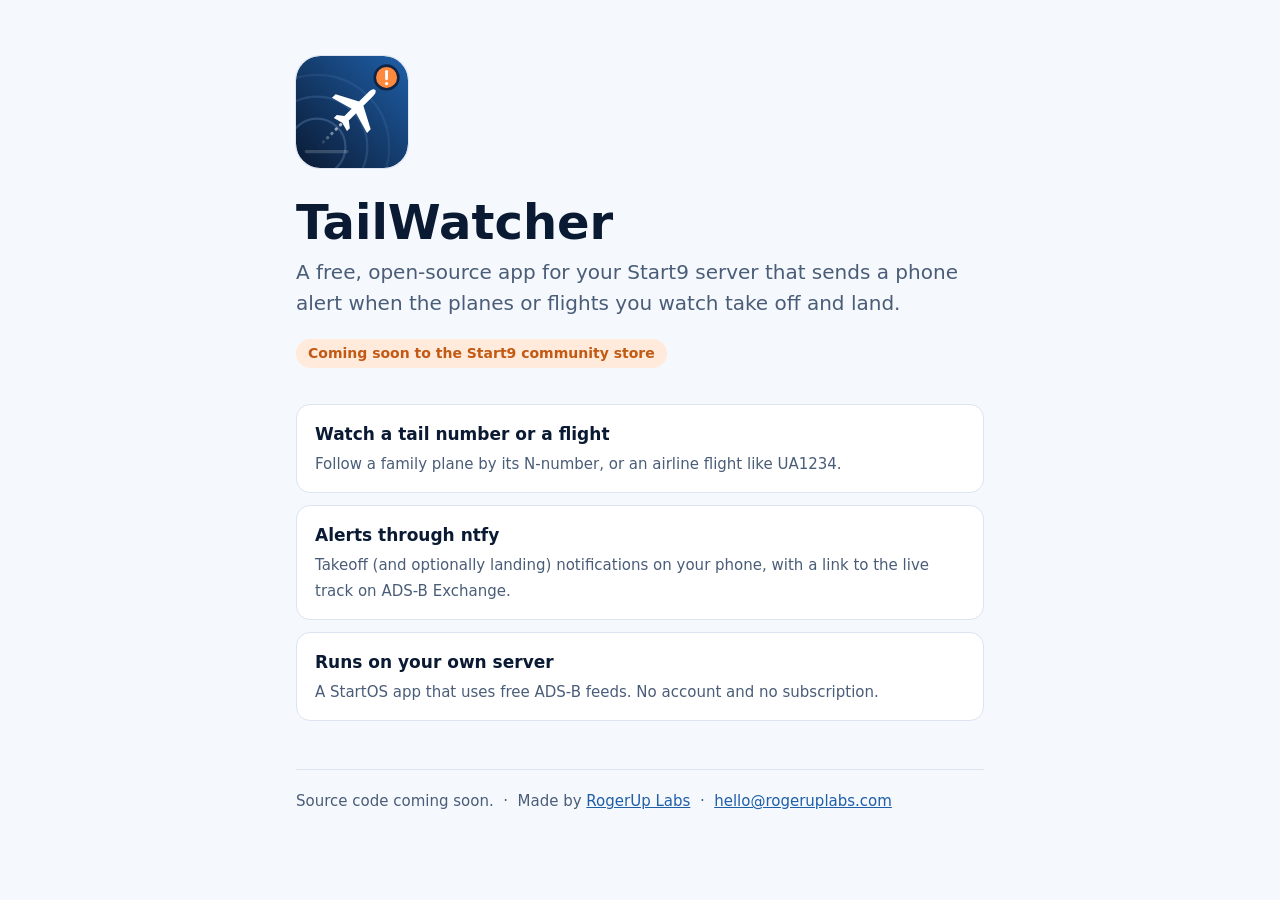
==== index.html @ 501f1eea "Placeholder page for tailwatcher.org Co-Authored-By: Claude Opus 5.5 <noreply@anthropic.com>" ====
<!doctype html>
<html lang="en">
<head>
<meta charset="utf-8">
<meta name="viewport" content="width=device-width, initial-scale=1">
<title>TailWatcher</title>
<meta name="description" content="TailWatcher is a free, open-source StartOS app that sends ntfy alerts when the planes or flights you watch take off and land.">
<link rel="icon" href="icon.svg" type="image/svg+xml">
<style>
  :root {
    --bg: #f5f8fc; --card: #ffffff; --ink: #0a1a33; --muted: #4a5d78;
    --line: #dbe4f0; --accent: #1f5fa8; --badge: #c25a14; --chip: #ffeadb;
  }
  @media (prefers-color-scheme: dark) {
    :root { --bg: #0a1a33; --card: #10264a; --ink: #eef3fa; --muted: #9cb3d1;
            --line: #1f3d68; --accent: #9cc8ff; --badge: #ff8a3d; --chip: #3a2a24; }
  }
  * { box-sizing: border-box; }
  body { margin: 0; background: var(--bg); color: var(--ink);
         font: 17px/1.55 system-ui, -apple-system, "Segoe UI", Roboto, sans-serif; }
  main { max-width: 720px; margin: 0 auto; padding: 56px 16px 40px; }
  .icon { width: 112px; height: 112px; display: block; border-radius: 24px; box-shadow: 0 0 0 1px var(--line); }
  h1 { font-size: clamp(32px, 8vw, 48px); line-height: 1.1; margin: 28px 0 8px; }
  .tag { font-size: 20px; color: var(--muted); margin: 0 0 20px; }
  .chip { display: inline-block; font-size: 14px; font-weight: 600; padding: 4px 12px;
          border-radius: 99px; background: var(--chip); color: var(--badge); }
  ul { list-style: none; padding: 0; margin: 36px 0 0; display: grid; gap: 12px; }
  li { padding: 16px 18px; background: var(--card); border: 1px solid var(--line); border-radius: 14px; }
  li b { display: block; margin-bottom: 2px; }
  li span { color: var(--muted); font-size: 15px; }
  footer { margin-top: 48px; padding-top: 20px; border-top: 1px solid var(--line); color: var(--muted); font-size: 15px; }
  footer a { color: var(--accent); }
</style>
</head>
<body>
<main>
  <img class="icon" src="icon.svg" alt="TailWatcher icon">
  <h1>TailWatcher</h1>
  <p class="tag">A free, open-source app for your Start9 server that sends a phone alert when the planes or flights you watch take off and land.</p>
  <span class="chip">Coming soon to the Start9 community store</span>

  <ul>
    <li><b>Watch a tail number or a flight</b><span>Follow a family plane by its N-number, or an airline flight like UA1234.</span></li>
    <li><b>Alerts through ntfy</b><span>Takeoff (and optionally landing) notifications on your phone, with a link to the live track on ADS-B Exchange.</span></li>
    <li><b>Runs on your own server</b><span>A StartOS app that uses free ADS-B feeds. No account and no subscription.</span></li>
  </ul>

  <footer>
    Source code coming soon.
    &nbsp;·&nbsp;
    Made by <a href="https://rogeruplabs.com">RogerUp Labs</a>
    &nbsp;·&nbsp;
    <a href="mailto:hello@rogeruplabs.com">hello@rogeruplabs.com</a>
  </footer>
</main>
</body>
</html>
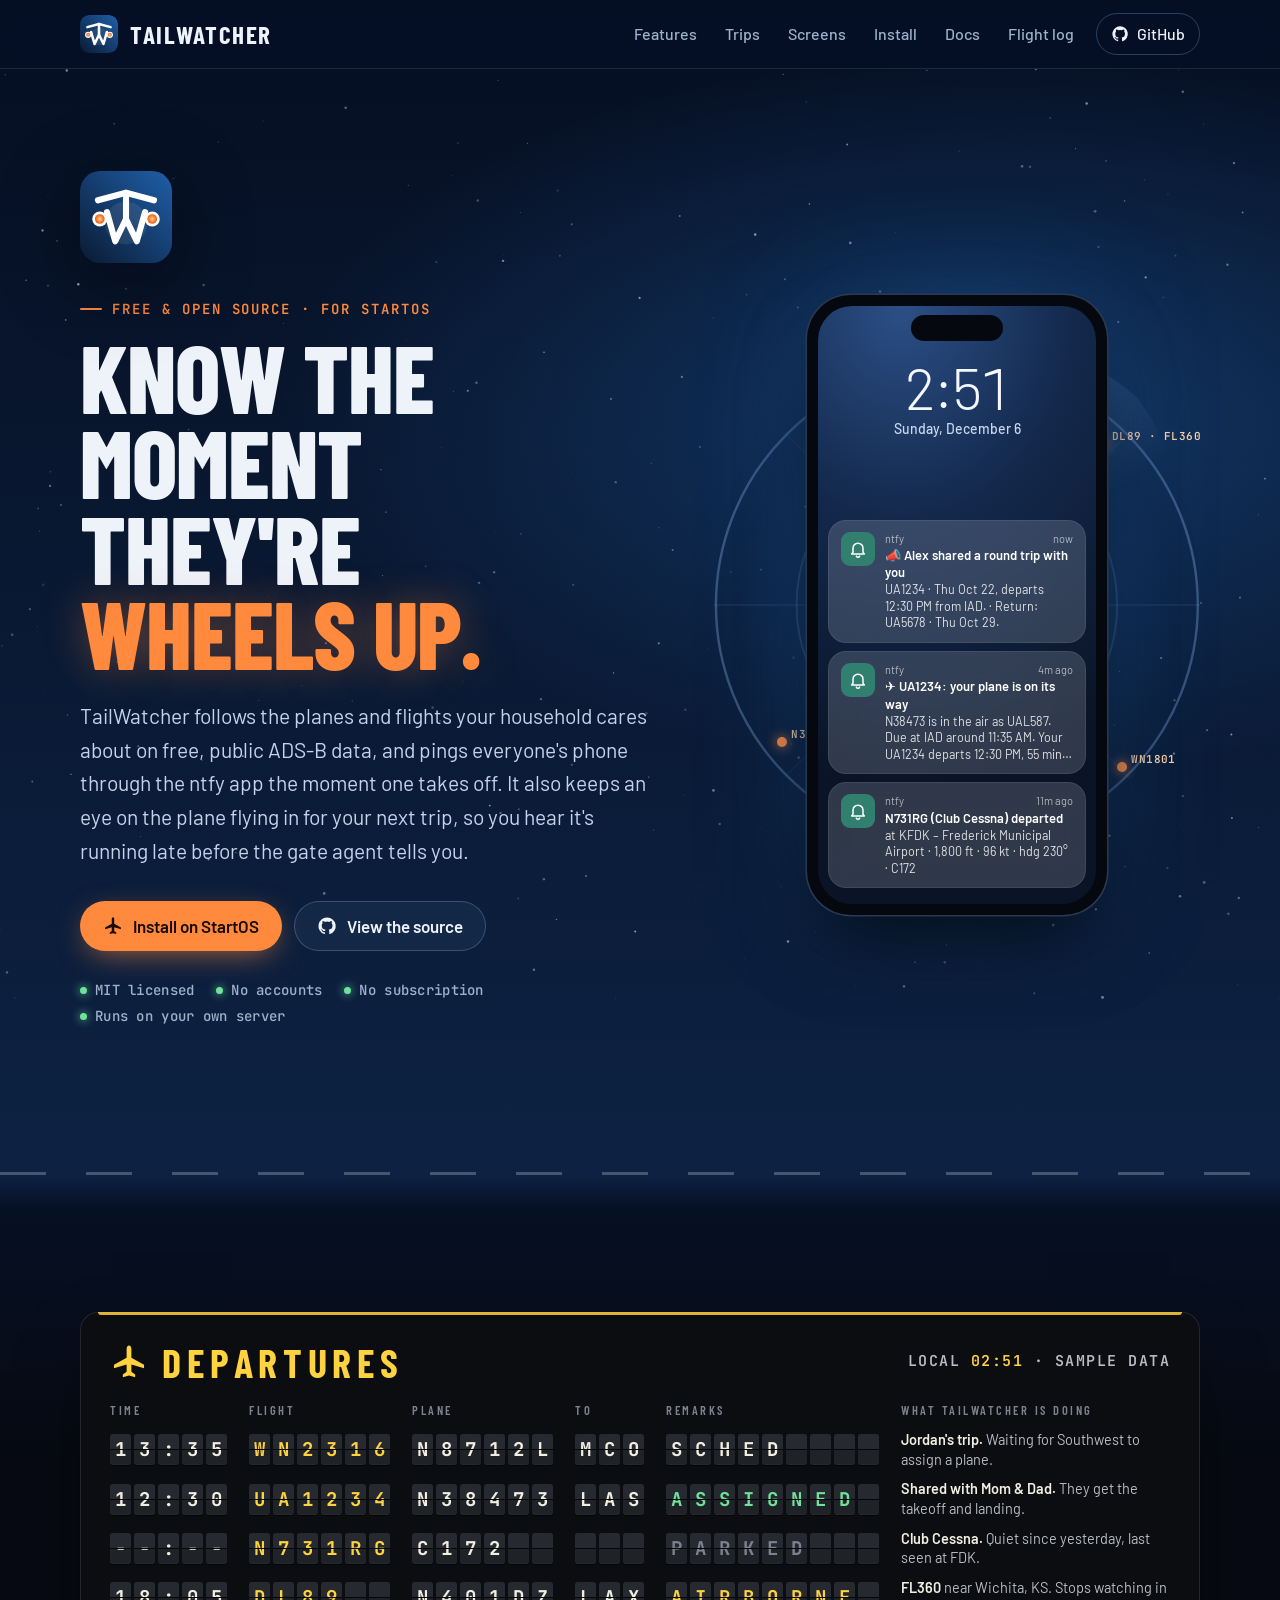
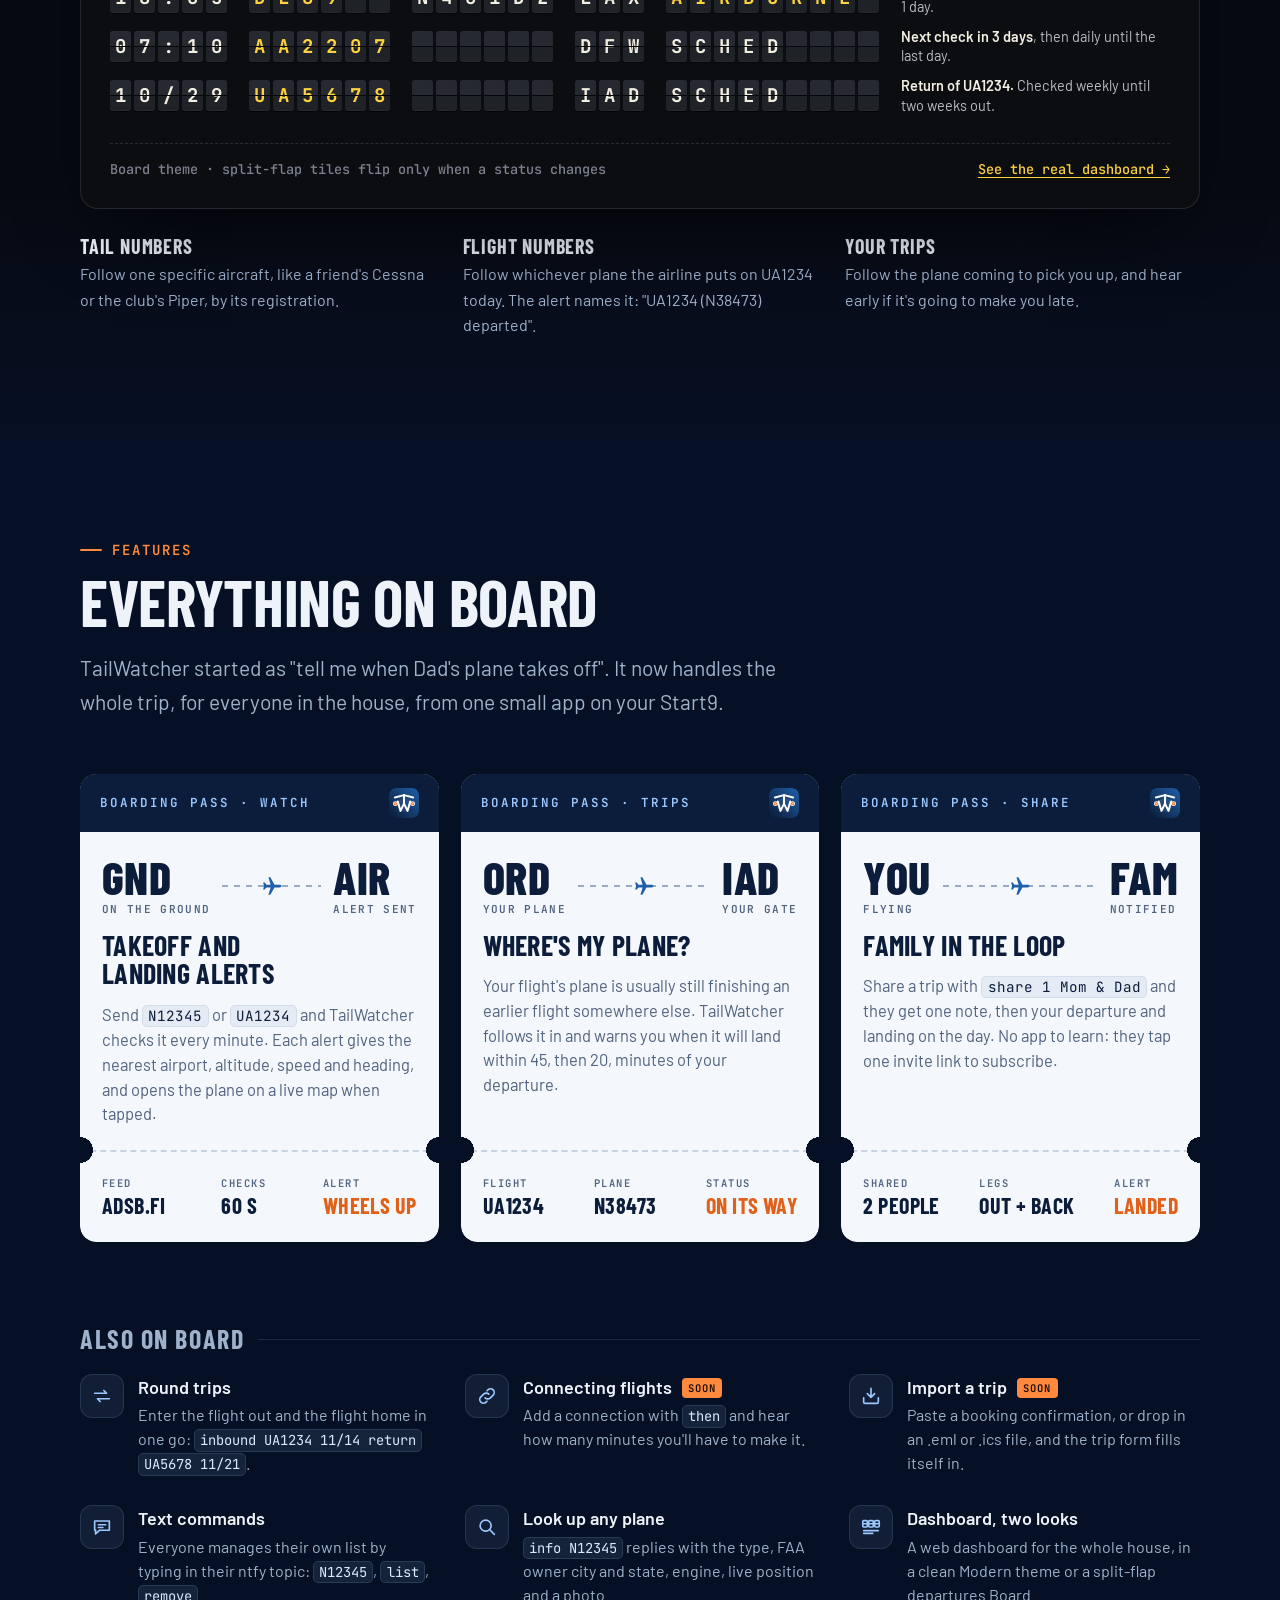
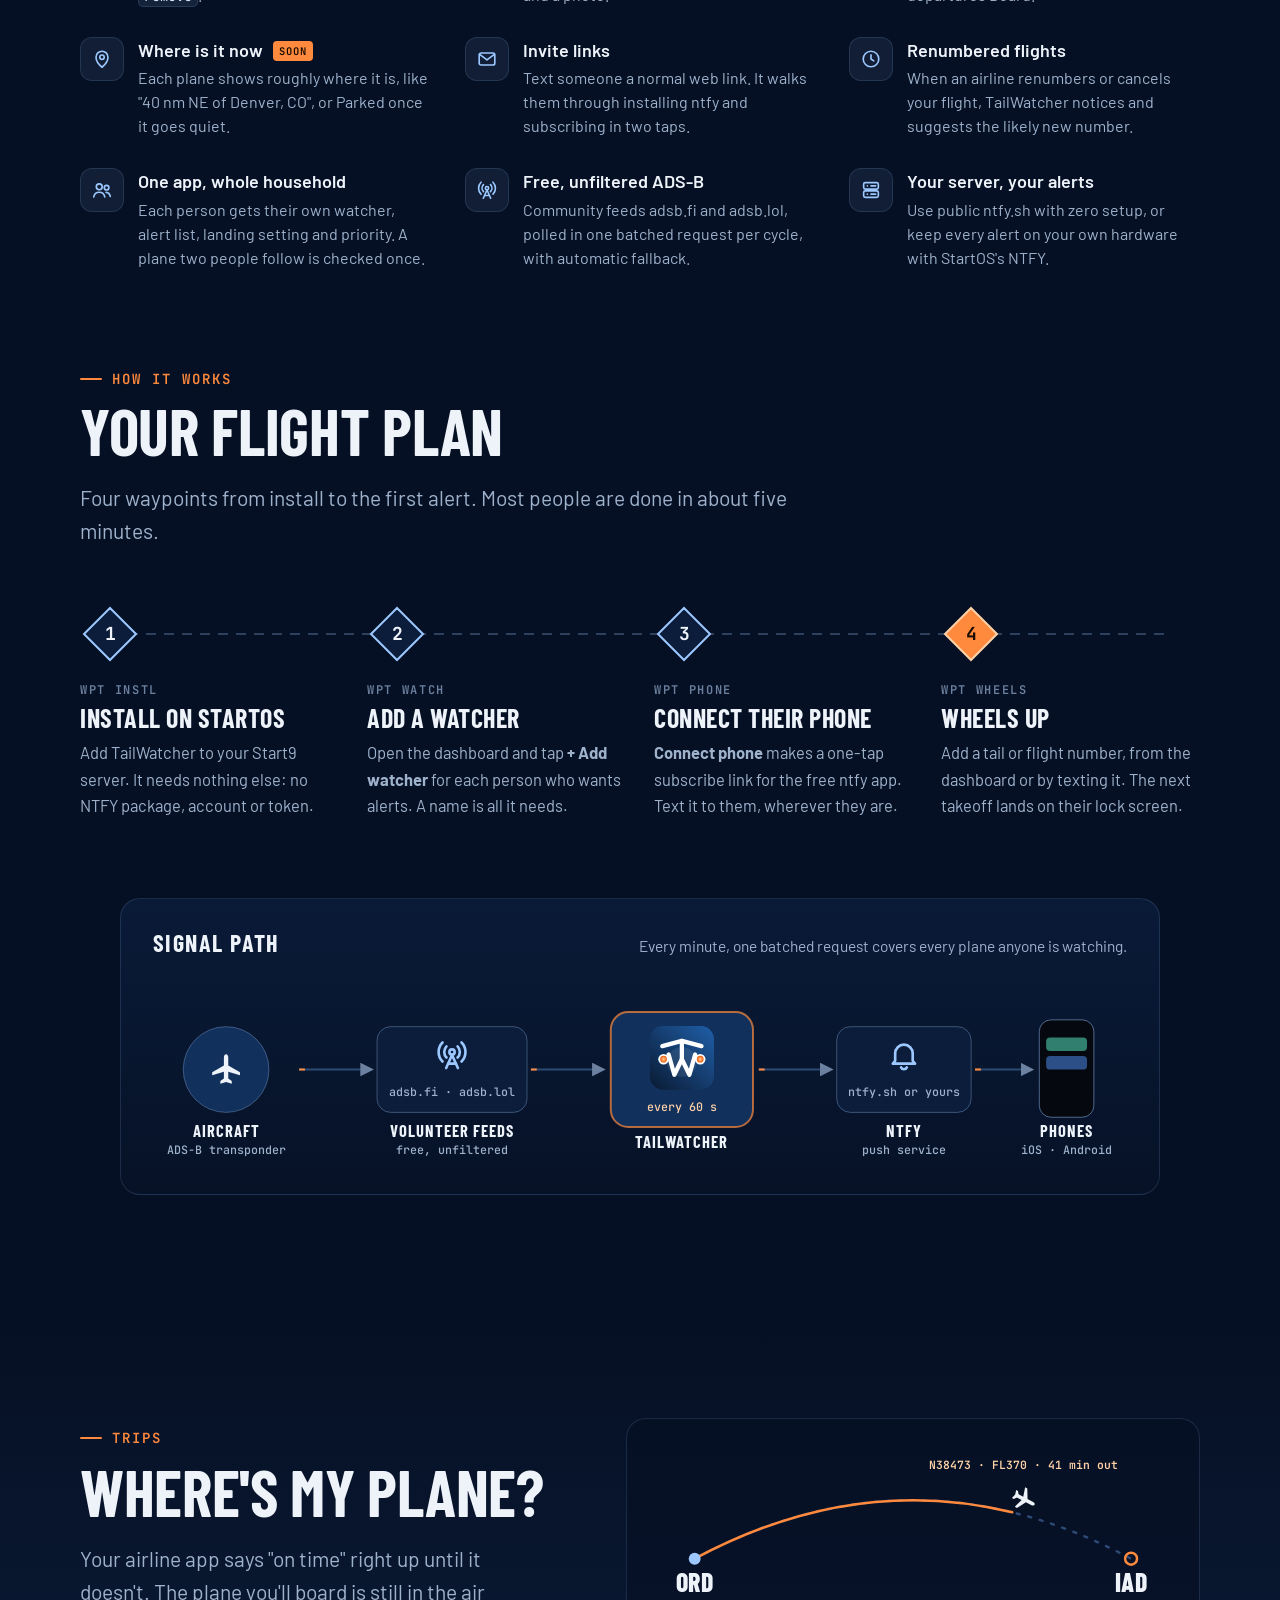
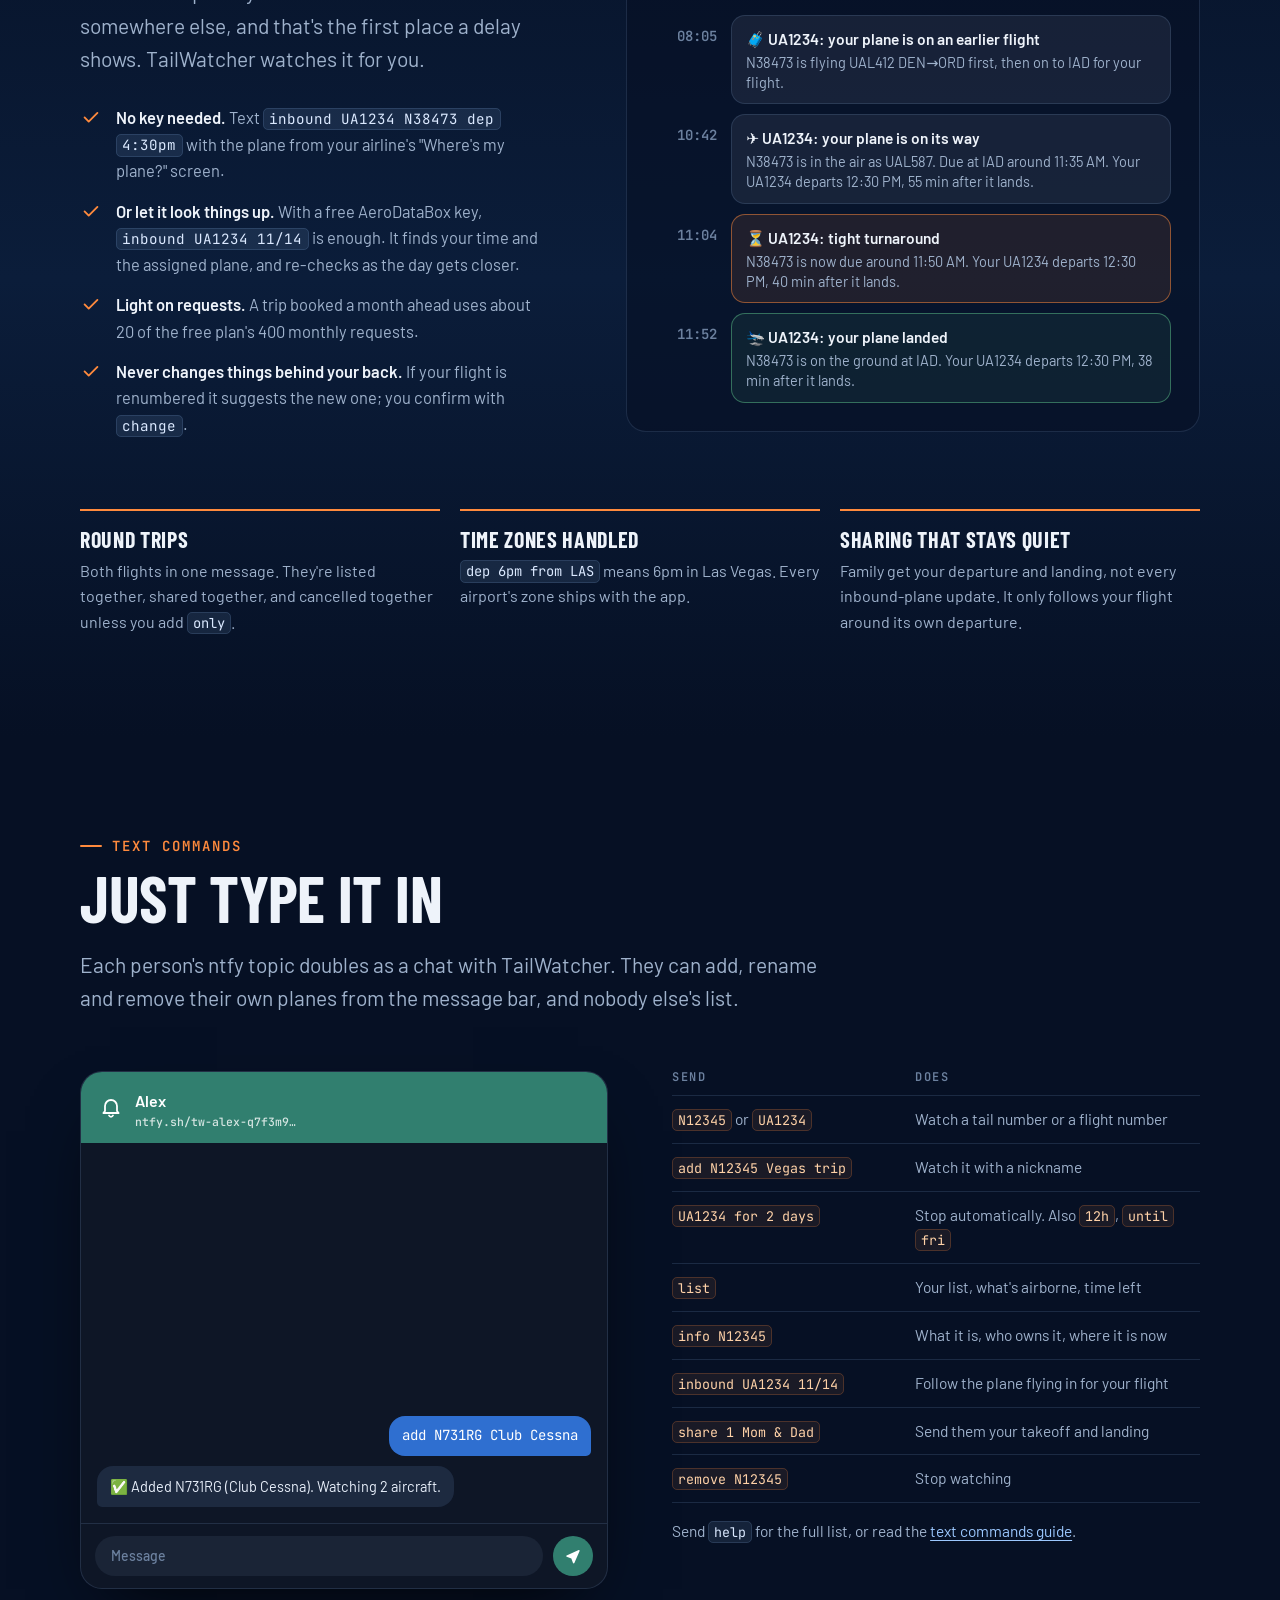
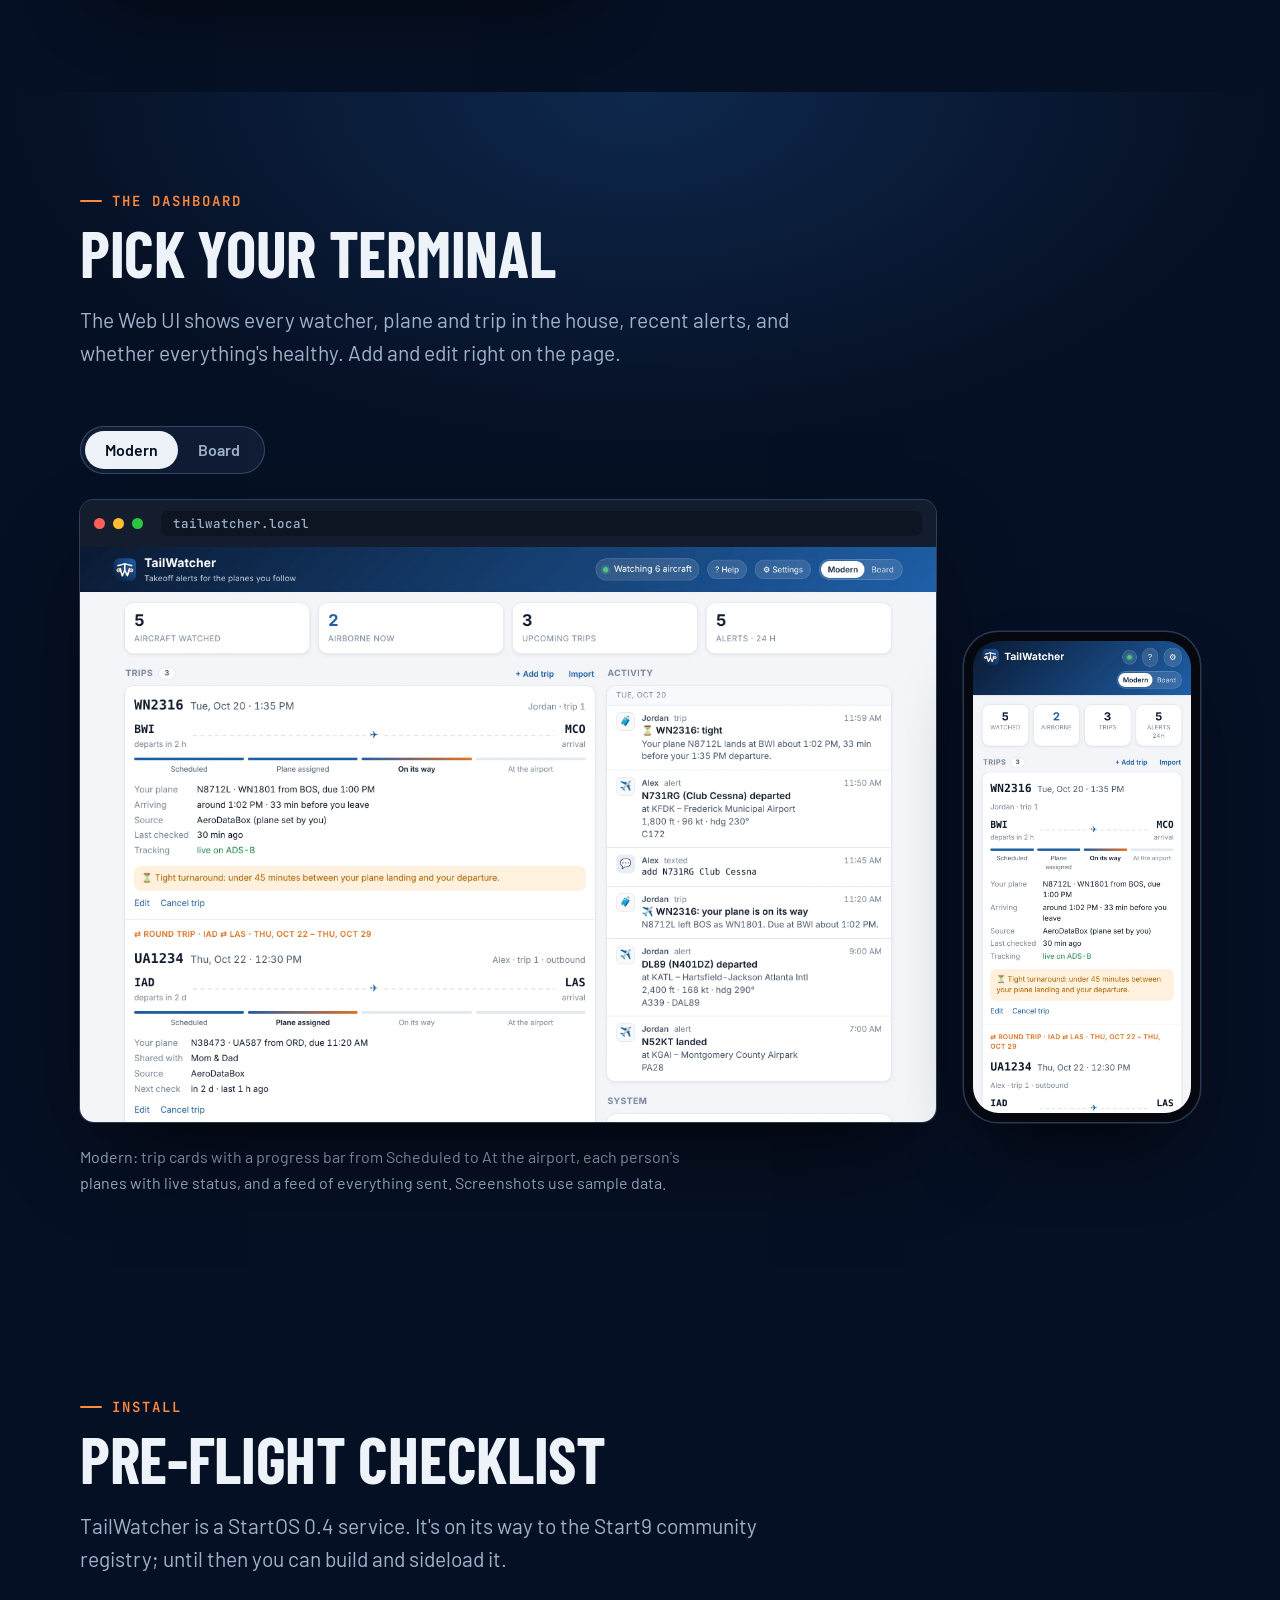
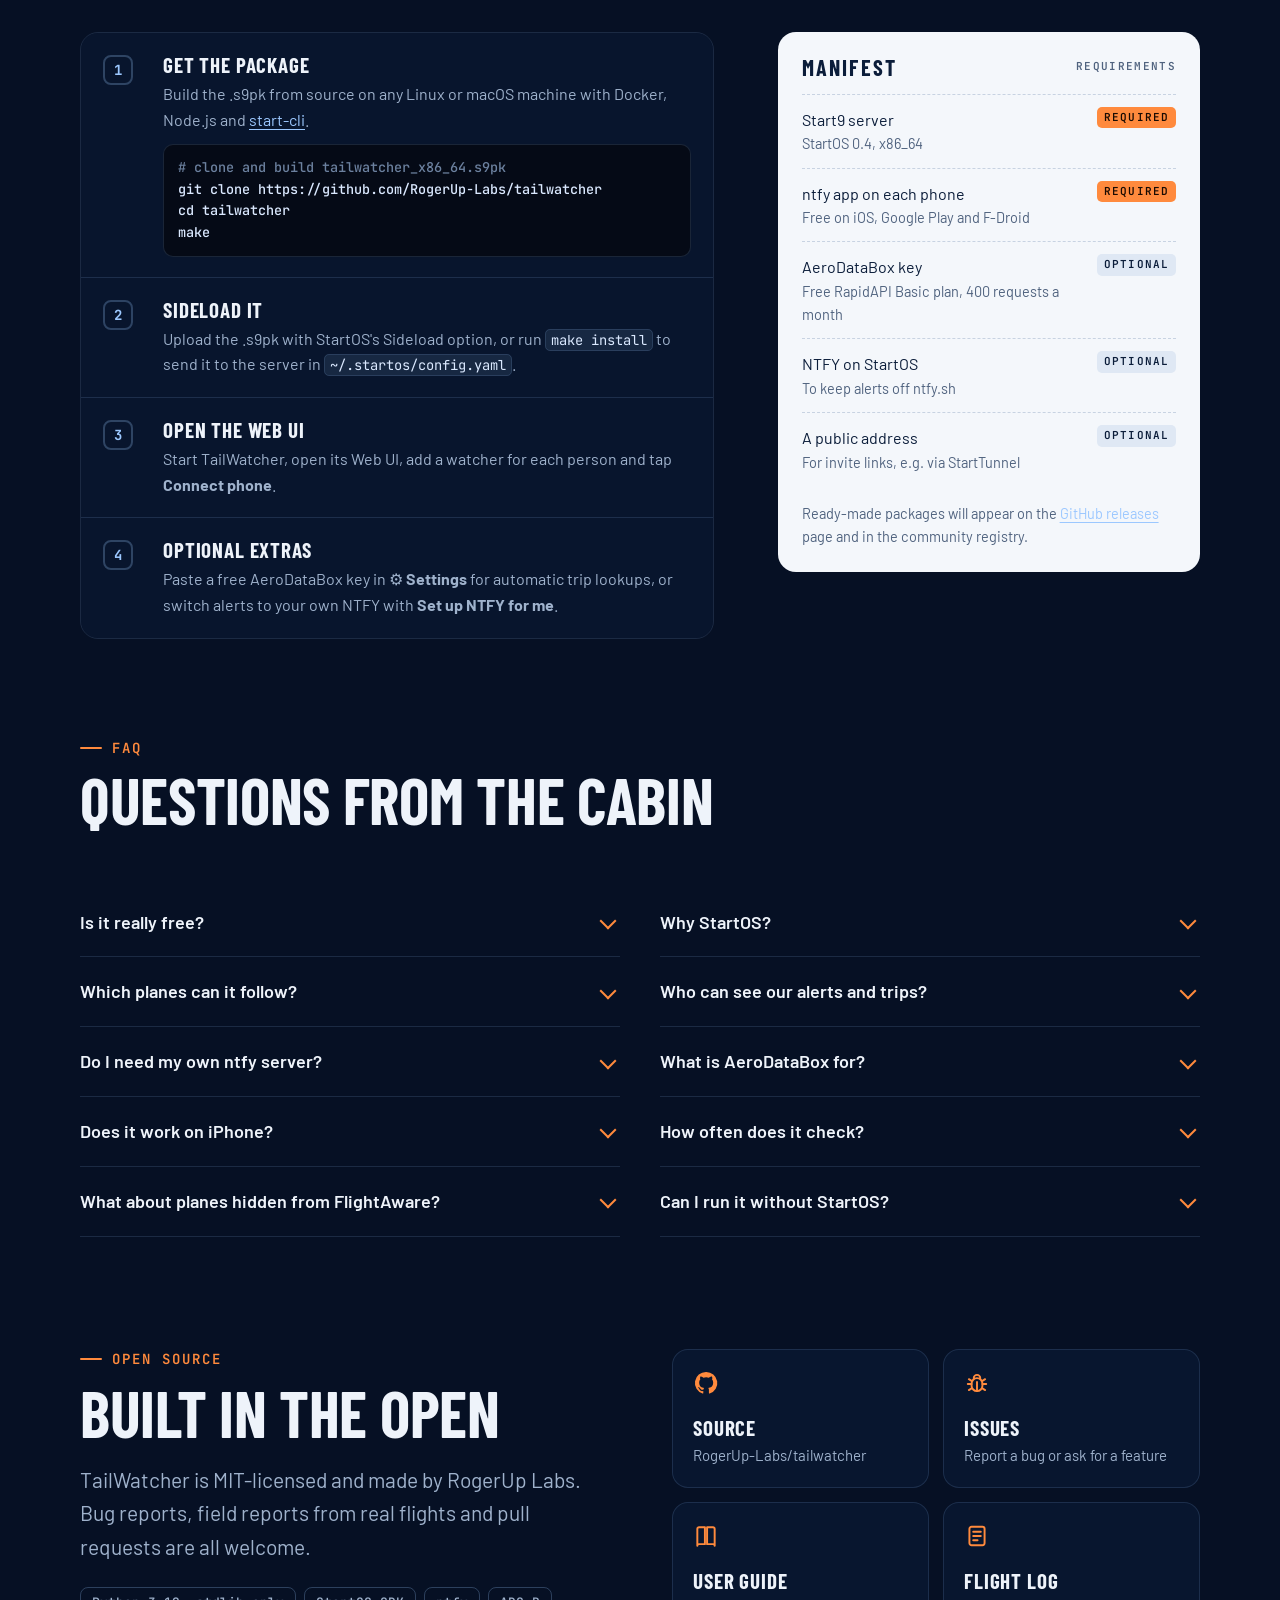
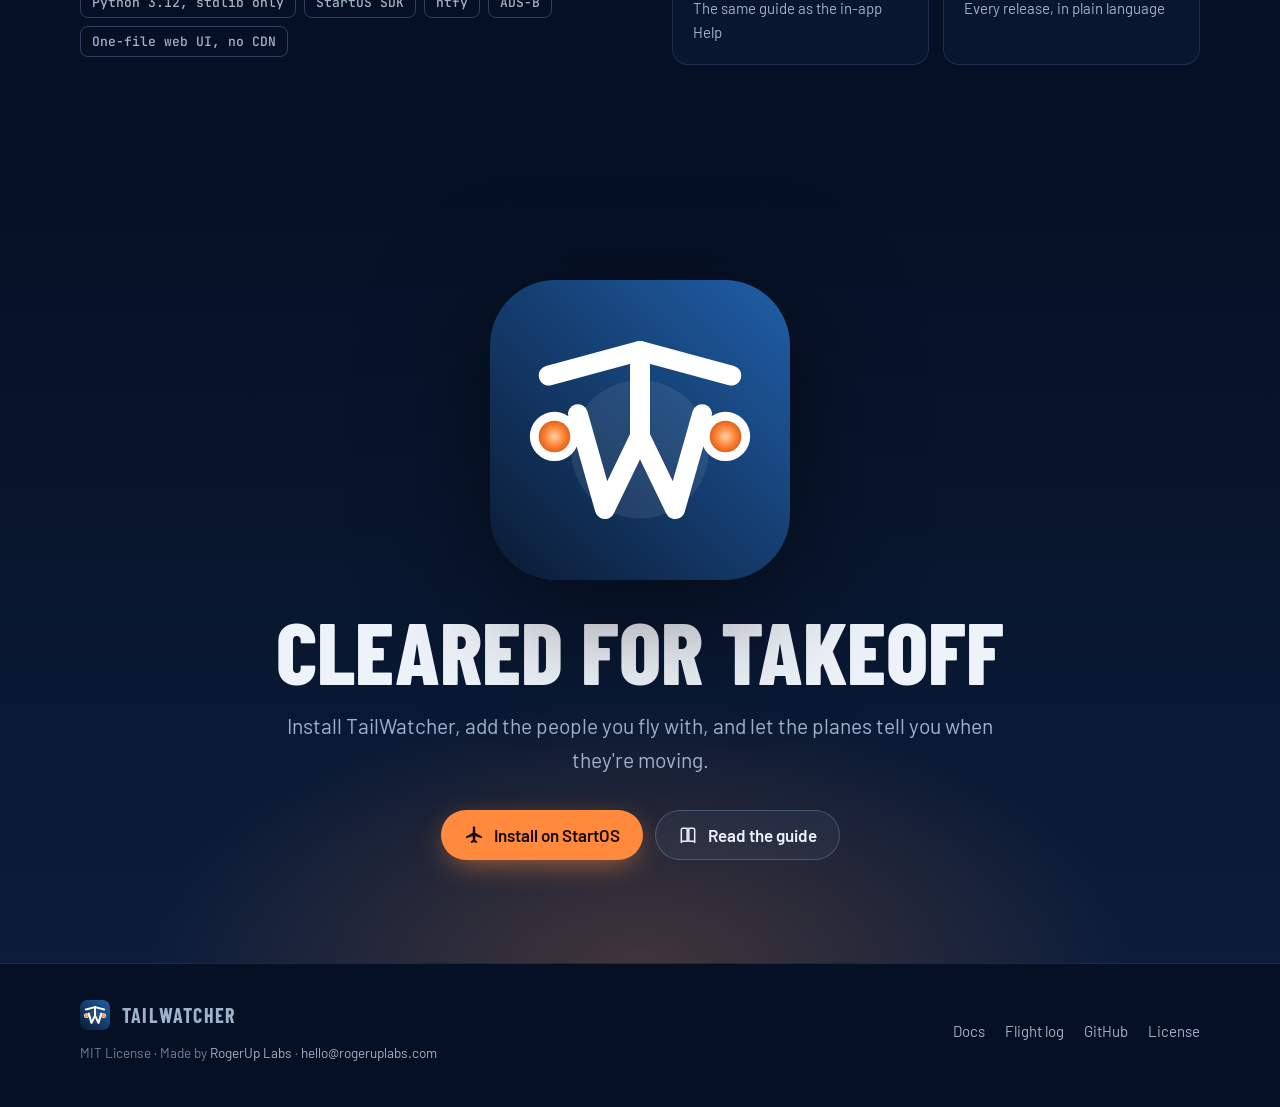
==== commit 335aa935: "Build the tailwatcher.org project website Front page around the new TW tail logo: hero with a lock-s" ====
--- a/index.html
+++ b/index.html
@@ -2,56 +2,524 @@
 <html lang="en">
 <head>
 <meta charset="utf-8">
-<meta name="viewport" content="width=device-width, initial-scale=1">
+<meta name="viewport" content="width=device-width, initial-scale=1, viewport-fit=cover">
 <title>TailWatcher</title>
-<meta name="description" content="TailWatcher is a free, open-source StartOS app that sends ntfy alerts when the planes or flights you watch take off and land.">
+<meta name="claude:viewport-fit-sides" content="cover">
+<meta name="description" content="TailWatcher is a free, open-source StartOS app that sends a phone alert the moment a plane or flight you follow takes off, and tells you when the plane flying in for your trip is running late.">
+<meta name="theme-color" content="#061024">
 <link rel="icon" href="icon.svg" type="image/svg+xml">
-<style>
-  :root {
-    --bg: #f5f8fc; --card: #ffffff; --ink: #0a1a33; --muted: #4a5d78;
-    --line: #dbe4f0; --accent: #1f5fa8; --badge: #c25a14; --chip: #ffeadb;
-  }
-  @media (prefers-color-scheme: dark) {
-    :root { --bg: #0a1a33; --card: #10264a; --ink: #eef3fa; --muted: #9cb3d1;
-            --line: #1f3d68; --accent: #9cc8ff; --badge: #ff8a3d; --chip: #3a2a24; }
-  }
-  * { box-sizing: border-box; }
-  body { margin: 0; background: var(--bg); color: var(--ink);
-         font: 17px/1.55 system-ui, -apple-system, "Segoe UI", Roboto, sans-serif; }
-  main { max-width: 720px; margin: 0 auto; padding: 56px 16px 40px; }
-  .icon { width: 112px; height: 112px; display: block; border-radius: 24px; box-shadow: 0 0 0 1px var(--line); }
-  h1 { font-size: clamp(32px, 8vw, 48px); line-height: 1.1; margin: 28px 0 8px; }
-  .tag { font-size: 20px; color: var(--muted); margin: 0 0 20px; }
-  .chip { display: inline-block; font-size: 14px; font-weight: 600; padding: 4px 12px;
-          border-radius: 99px; background: var(--chip); color: var(--badge); }
-  ul { list-style: none; padding: 0; margin: 36px 0 0; display: grid; gap: 12px; }
-  li { padding: 16px 18px; background: var(--card); border: 1px solid var(--line); border-radius: 14px; }
-  li b { display: block; margin-bottom: 2px; }
-  li span { color: var(--muted); font-size: 15px; }
-  footer { margin-top: 48px; padding-top: 20px; border-top: 1px solid var(--line); color: var(--muted); font-size: 15px; }
-  footer a { color: var(--accent); }
-</style>
+<link rel="canonical" href="https://tailwatcher.org/">
+<meta property="og:type" content="website">
+<meta property="og:title" content="TailWatcher: takeoff alerts for the planes you follow">
+<meta property="og:description" content="Free, open-source and self-hosted on StartOS. Watch tail numbers and flights on free ADS-B feeds and get ntfy alerts on takeoff and landing.">
+<meta property="og:url" content="https://tailwatcher.org/">
+<meta property="og:image" content="https://tailwatcher.org/assets/img/og.png">
+<meta name="twitter:card" content="summary_large_image">
+<link rel="preconnect" href="https://fonts.googleapis.com">
+<link rel="preconnect" href="https://fonts.gstatic.com" crossorigin>
+<link rel="stylesheet" href="https://fonts.googleapis.com/css2?family=Barlow+Condensed:wght@600;700;800&family=Barlow:wght@300;400;500;600&family=JetBrains+Mono:wght@500;600;700&display=swap">
+<link rel="stylesheet" href="assets/site.css">
 </head>
 <body>
-<main>
-  <img class="icon" src="icon.svg" alt="TailWatcher icon">
-  <h1>TailWatcher</h1>
-  <p class="tag">A free, open-source app for your Start9 server that sends a phone alert when the planes or flights you watch take off and land.</p>
-  <span class="chip">Coming soon to the Start9 community store</span>
-
-  <ul>
-    <li><b>Watch a tail number or a flight</b><span>Follow a family plane by its N-number, or an airline flight like UA1234.</span></li>
-    <li><b>Alerts through ntfy</b><span>Takeoff (and optionally landing) notifications on your phone, with a link to the live track on ADS-B Exchange.</span></li>
-    <li><b>Runs on your own server</b><span>A StartOS app that uses free ADS-B feeds. No account and no subscription.</span></li>
-  </ul>
-
-  <footer>
-    Source code coming soon.
-    &nbsp;·&nbsp;
-    Made by <a href="https://rogeruplabs.com">RogerUp Labs</a>
-    &nbsp;·&nbsp;
-    <a href="mailto:hello@rogeruplabs.com">hello@rogeruplabs.com</a>
-  </footer>
+<a class="skip" href="#main">Skip to content</a>
+
+<svg width="0" height="0" style="position:absolute" aria-hidden="true">
+  <defs>
+    <symbol id="i-plane" viewBox="0 0 24 24"><path fill="currentColor" d="M12 1.6c.9 0 1.5 1 1.5 2.2v5.5l8 4.5v2.1l-8-2.4v4.6l2.4 1.8v1.8L12 20.6l-3.9 1.1v-1.8l2.4-1.8v-4.6l-8 2.4v-2.1l8-4.5V3.8c0-1.2.6-2.2 1.5-2.2z"/></symbol>
+    <symbol id="i-bell" viewBox="0 0 24 24"><g fill="none" stroke="currentColor" stroke-width="1.8" stroke-linecap="round" stroke-linejoin="round"><path d="M6 16V11a6 6 0 0 1 12 0v5l1.6 2H4.4z"/><path d="M10 20.5a2.2 2.2 0 0 0 4 0"/></g></symbol>
+    <symbol id="i-bag" viewBox="0 0 24 24"><g fill="none" stroke="currentColor" stroke-width="1.8" stroke-linecap="round" stroke-linejoin="round"><rect x="4" y="7" width="16" height="12" rx="2.5"/><path d="M9 7V5.2A1.2 1.2 0 0 1 10.2 4h3.6A1.2 1.2 0 0 1 15 5.2V7M9 7v12M15 7v12"/></g></symbol>
+    <symbol id="i-loop" viewBox="0 0 24 24"><g fill="none" stroke="currentColor" stroke-width="1.8" stroke-linecap="round" stroke-linejoin="round"><path d="M4 9h13l-3-3M20 15H7l3 3"/></g></symbol>
+    <symbol id="i-chain" viewBox="0 0 24 24"><g fill="none" stroke="currentColor" stroke-width="1.8" stroke-linecap="round" stroke-linejoin="round"><path d="M10 14a4 4 0 0 0 5.7 0l3-3a4 4 0 0 0-5.7-5.7l-1 1"/><path d="M14 10a4 4 0 0 0-5.7 0l-3 3a4 4 0 0 0 5.7 5.7l1-1"/></g></symbol>
+    <symbol id="i-people" viewBox="0 0 24 24"><g fill="none" stroke="currentColor" stroke-width="1.8" stroke-linecap="round" stroke-linejoin="round"><circle cx="9" cy="8.5" r="3.2"/><path d="M3 19.5c.6-3.3 3-5 6-5s5.4 1.7 6 5"/><circle cx="17" cy="9.5" r="2.5"/><path d="M16.5 14.6c2.3.2 4 1.7 4.5 4.4"/></g></symbol>
+    <symbol id="i-chat" viewBox="0 0 24 24"><g fill="none" stroke="currentColor" stroke-width="1.8" stroke-linecap="round" stroke-linejoin="round"><path d="M4 5.5h16v10H9.5L5 19.5v-4H4z"/><path d="M8 9.5h8M8 12.5h5"/></g></symbol>
+    <symbol id="i-search" viewBox="0 0 24 24"><g fill="none" stroke="currentColor" stroke-width="1.8" stroke-linecap="round"><circle cx="10.5" cy="10.5" r="6"/><path d="M15 15l5 5"/></g></symbol>
+    <symbol id="i-board" viewBox="0 0 24 24"><g fill="none" stroke="currentColor" stroke-width="1.8" stroke-linejoin="round"><rect x="3" y="5" width="5" height="7" rx="1"/><rect x="9.5" y="5" width="5" height="7" rx="1"/><rect x="16" y="5" width="5" height="7" rx="1"/><path d="M3 8.5h18M4 16h16M4 19h10" stroke-linecap="round"/></g></symbol>
+    <symbol id="i-invite" viewBox="0 0 24 24"><g fill="none" stroke="currentColor" stroke-width="1.8" stroke-linecap="round" stroke-linejoin="round"><rect x="3.5" y="5.5" width="17" height="13" rx="2"/><path d="M4 7l8 6 8-6"/></g></symbol>
+    <symbol id="i-server" viewBox="0 0 24 24"><g fill="none" stroke="currentColor" stroke-width="1.8" stroke-linecap="round"><rect x="4" y="4" width="16" height="7" rx="1.8"/><rect x="4" y="13" width="16" height="7" rx="1.8"/><path d="M8 7.5h.01M8 16.5h.01M12 7.5h5M12 16.5h5"/></g></symbol>
+    <symbol id="i-antenna" viewBox="0 0 24 24"><g fill="none" stroke="currentColor" stroke-width="1.8" stroke-linecap="round" stroke-linejoin="round"><path d="M12 12l-4 9M12 12l4 9M9.2 18h5.6"/><circle cx="12" cy="10" r="1.8"/><path d="M8.2 6.2a5.4 5.4 0 0 0 0 7.6M15.8 6.2a5.4 5.4 0 0 1 0 7.6M5.5 3.5a9.2 9.2 0 0 0 0 13M18.5 3.5a9.2 9.2 0 0 1 0 13"/></g></symbol>
+    <symbol id="i-pin" viewBox="0 0 24 24"><g fill="none" stroke="currentColor" stroke-width="1.8" stroke-linejoin="round"><path d="M12 21s-6.5-5.6-6.5-11a6.5 6.5 0 0 1 13 0c0 5.4-6.5 11-6.5 11z"/><circle cx="12" cy="10" r="2.4"/></g></symbol>
+    <symbol id="i-import" viewBox="0 0 24 24"><g fill="none" stroke="currentColor" stroke-width="1.8" stroke-linecap="round" stroke-linejoin="round"><path d="M12 3.5v10M8 9.5l4 4 4-4"/><path d="M4 14v4.5A1.5 1.5 0 0 0 5.5 20h13a1.5 1.5 0 0 0 1.5-1.5V14"/></g></symbol>
+    <symbol id="i-clock" viewBox="0 0 24 24"><g fill="none" stroke="currentColor" stroke-width="1.8" stroke-linecap="round"><circle cx="12" cy="12" r="8.5"/><path d="M12 7.5V12l3 2"/></g></symbol>
+    <symbol id="i-check" viewBox="0 0 24 24"><path fill="none" stroke="currentColor" stroke-width="2" stroke-linecap="round" stroke-linejoin="round" d="M5 12.5l4.5 4.5L19 7.5"/></symbol>
+    <symbol id="i-send" viewBox="0 0 24 24"><path fill="currentColor" d="M3.5 11.2 19.6 4.1c.8-.3 1.5.4 1.2 1.2L13.8 21.4c-.3.8-1.5.8-1.8 0l-2.2-6.2-6.2-2.2c-.8-.3-.8-1.5-.1-1.8z"/></symbol>
+    <symbol id="i-github" viewBox="0 0 24 24"><path fill="currentColor" d="M12 1.8a10.2 10.2 0 0 0-3.2 19.9c.5.1.7-.2.7-.5v-1.8c-2.8.6-3.4-1.3-3.4-1.3-.5-1.2-1.1-1.5-1.1-1.5-.9-.6.1-.6.1-.6 1 .1 1.6 1 1.6 1 .9 1.6 2.4 1.1 3 .9.1-.7.4-1.1.6-1.4-2.3-.3-4.6-1.1-4.6-5a3.9 3.9 0 0 1 1-2.7 3.6 3.6 0 0 1 .1-2.7s.9-.3 2.8 1a9.6 9.6 0 0 1 5.1 0c1.9-1.3 2.8-1 2.8-1 .6 1.4.2 2.4.1 2.7a3.9 3.9 0 0 1 1 2.7c0 3.9-2.3 4.7-4.6 5 .4.3.7.9.7 1.9v2.8c0 .3.2.6.7.5A10.2 10.2 0 0 0 12 1.8z"/></symbol>
+    <symbol id="i-menu" viewBox="0 0 24 24"><path fill="none" stroke="currentColor" stroke-width="2" stroke-linecap="round" d="M4 7h16M4 12h16M4 17h16"/></symbol>
+    <symbol id="i-book" viewBox="0 0 24 24"><g fill="none" stroke="currentColor" stroke-width="1.8" stroke-linejoin="round"><path d="M4 5.5A1.5 1.5 0 0 1 5.5 4H11v15.5H5.5A1.5 1.5 0 0 0 4 21z"/><path d="M20 5.5A1.5 1.5 0 0 0 18.5 4H13v15.5h5.5A1.5 1.5 0 0 1 20 21z"/></g></symbol>
+    <symbol id="i-bug" viewBox="0 0 24 24"><g fill="none" stroke="currentColor" stroke-width="1.8" stroke-linecap="round" stroke-linejoin="round"><rect x="7" y="7.5" width="10" height="12" rx="5"/><path d="M9 7.5a3 3 0 0 1 6 0M12 11v8.5M3.5 13H7M17 13h3.5M4.5 8.5 7 10M19.5 8.5 17 10M4.5 18.5 7 17M19.5 18.5 17 17"/></g></symbol>
+    <symbol id="i-log" viewBox="0 0 24 24"><g fill="none" stroke="currentColor" stroke-width="1.8" stroke-linecap="round" stroke-linejoin="round"><rect x="5" y="3.5" width="14" height="17" rx="2"/><path d="M8.5 8h7M8.5 12h7M8.5 16h4"/></g></symbol>
+    <symbol id="i-scale" viewBox="0 0 24 24"><g fill="none" stroke="currentColor" stroke-width="1.8" stroke-linecap="round" stroke-linejoin="round"><path d="M12 4v16M7 20h10M5 7h14M5 7l-2.5 6a2.5 2.5 0 0 0 5 0zM19 7l-2.5 6a2.5 2.5 0 0 0 5 0z"/></g></symbol>
+  </defs>
+</svg>
+
+<header class="nav">
+  <div class="wrap">
+    <a class="brand" href="./" aria-label="TailWatcher home"><img src="assets/logo.svg" alt="" width="38" height="38">TailWatcher</a>
+    <button class="menu-btn" type="button" aria-expanded="false" aria-controls="nav-links" aria-label="Menu"><svg><use href="#i-menu"/></svg></button>
+    <nav class="nav-links" id="nav-links" aria-label="Main">
+      <a href="#features">Features</a>
+      <a href="#trips">Trips</a>
+      <a href="#screens">Screens</a>
+      <a href="#install">Install</a>
+      <a href="docs.html">Docs</a>
+      <a href="changelog.html">Flight log</a>
+      <a class="nav-gh" href="https://github.com/RogerUp-Labs/tailwatcher"><svg><use href="#i-github"/></svg>GitHub</a>
+    </nav>
+  </div>
+</header>
+
+<main id="main">
+
+<!-- ================= HERO ================= -->
+<section class="hero" aria-labelledby="hero-title">
+  <canvas class="stars" aria-hidden="true"></canvas>
+  <div class="wrap">
+    <div class="hero-copy">
+      <svg class="hero-mark" viewBox="0 0 512 512" role="img" aria-label="TailWatcher logo">
+        <defs>
+          <linearGradient id="hm-sky" x1="0" y1="1" x2="1" y2="0"><stop offset="0" stop-color="#0a1a33"/><stop offset="1" stop-color="#1f5fa8"/></linearGradient>
+          <radialGradient id="hm-glow"><stop offset="0" stop-color="#ffd2a8"/><stop offset=".55" stop-color="#ff8a3d"/><stop offset="1" stop-color="#e2611a"/></radialGradient>
+          <clipPath id="hm-tile"><rect width="512" height="512" rx="112"/></clipPath>
+        </defs>
+        <g clip-path="url(#hm-tile)">
+          <rect width="512" height="512" fill="url(#hm-sky)"/>
+          <g transform="translate(0 -33)">
+            <circle cx="256" cy="322" r="118" fill="#fff" fill-opacity=".08"/>
+            <path d="M100 196 L256 154 L412 196" fill="none" stroke="#fff" stroke-width="34" stroke-linecap="round" stroke-linejoin="round"/>
+            <path d="M256 154 L256 300" stroke="#fff" stroke-width="34" stroke-linecap="round"/>
+            <path d="M150 262 L196 424 L256 300 L316 424 L362 262" fill="none" stroke="#fff" stroke-width="34" stroke-linecap="round" stroke-linejoin="round"/>
+            <circle cx="110" cy="300" r="42" fill="#fff"/><circle class="engine" cx="110" cy="300" r="27" fill="url(#hm-glow)"/>
+            <circle cx="402" cy="300" r="42" fill="#fff"/><circle class="engine" cx="402" cy="300" r="27" fill="url(#hm-glow)"/>
+          </g>
+        </g>
+      </svg>
+      <span class="eyebrow">Free &amp; open source · for StartOS</span>
+      <h1 id="hero-title" style="margin-top:16px">Know the moment they're <span class="hot">wheels up.</span></h1>
+      <p class="lede">TailWatcher follows the planes and flights your household cares about on free, public ADS-B data, and pings everyone's phone through the ntfy app the moment one takes off. It also keeps an eye on the plane flying in for your next trip, so you hear it's running late before the gate agent tells you.</p>
+      <div class="cta-row">
+        <a class="btn btn-hot" href="#install"><svg><use href="#i-plane"/></svg>Install on StartOS</a>
+        <a class="btn btn-ghost" href="https://github.com/RogerUp-Labs/tailwatcher"><svg><use href="#i-github"/></svg>View the source</a>
+      </div>
+      <ul class="hero-facts" aria-label="At a glance">
+        <li>MIT licensed</li><li>No accounts</li><li>No subscription</li><li>Runs on your own server</li>
+      </ul>
+    </div>
+
+    <div class="scope" aria-label="Example: alerts arriving on a phone">
+      <div class="radar" aria-hidden="true">
+        <svg viewBox="0 0 100 100" fill="none" stroke="#9cc8ff">
+          <circle cx="50" cy="50" r="17" stroke-opacity=".22" stroke-width=".4"/>
+          <circle cx="50" cy="50" r="33" stroke-opacity=".18" stroke-width=".4"/>
+          <circle cx="50" cy="50" r="49.6" stroke-opacity=".3" stroke-width=".5"/>
+          <path d="M50 0v100M0 50h100" stroke-opacity=".1" stroke-width=".3"/>
+          <path d="M14.6 14.6l70.8 70.8M85.4 14.6 14.6 85.4" stroke-opacity=".06" stroke-width=".3"/>
+        </svg>
+        <div class="sweep"></div>
+        <i class="blip" style="left:22%;top:30%;animation-delay:.2s"><span>N731RG</span></i>
+        <i class="blip" style="left:80%;top:24%;animation-delay:1.4s"><span>DL89 · FL360</span></i>
+        <i class="blip" style="left:84%;top:76%;animation-delay:2.6s"><span>WN1801</span></i>
+        <i class="blip" style="left:14%;top:72%;animation-delay:3.5s"><span>N38473</span></i>
+      </div>
+      <div class="phone">
+        <div class="phone-screen">
+          <div class="phone-notch"></div>
+          <div class="phone-time" id="phone-time">12:00</div>
+          <div class="phone-date" id="phone-date">Tuesday, October 20</div>
+          <div class="stack" id="notifs" aria-live="off"></div>
+        </div>
+      </div>
+    </div>
+  </div>
+  <div class="runway" aria-hidden="true">
+    <div class="jet">
+      <i class="trail"></i>
+      <svg viewBox="0 0 120 40"><path fill="#eef3fa" d="M6 22c0-2.4 2-4 5-4h70l14-14h9l-7 14h12c5 0 9 1.6 9 4s-4 4-9 4H11c-3 0-5-1.6-5-4z"/><path fill="#9cc8ff" d="M44 24l22 0-14 12h-8l4-12z"/><circle cx="101" cy="22" r="2.2" fill="#ff8a3d"/><path fill="#0b1d3a" d="M20 20h3v2h-3zM27 20h3v2h-3zM34 20h3v2h-3zM41 20h3v2h-3zM48 20h3v2h-3zM55 20h3v2h-3zM62 20h3v2h-3zM69 20h3v2h-3z" opacity=".55"/></svg>
+    </div>
+  </div>
+</section>
+
+<!-- ================= DEPARTURES BOARD ================= -->
+<section class="band board-band" aria-labelledby="board-title">
+  <div class="wrap">
+    <div class="board" id="board">
+      <div class="board-top">
+        <h2 class="board-title" id="board-title"><svg viewBox="0 0 24 24" aria-hidden="true"><use href="#i-plane" style="color:var(--amber)"/></svg>Departures</h2>
+        <div class="board-clock">LOCAL <b id="board-clock">12:00</b> · SAMPLE DATA</div>
+      </div>
+      <div class="board-scroll">
+        <div class="board-grid" id="board-grid" role="table" aria-label="Example TailWatcher departures board">
+          <!-- filled by site.js; this static copy is what shows without JavaScript -->
+          <span class="h c-time" role="columnheader">Time</span><span class="h" role="columnheader">Flight</span><span class="h c-plane" role="columnheader">Plane</span><span class="h c-to" role="columnheader">To</span><span class="h" role="columnheader">Remarks</span><span class="h c-note" role="columnheader">What TailWatcher is doing</span>
+        </div>
+      </div>
+      <div class="board-foot">
+        <span>Board theme · split-flap tiles flip only when a status changes</span>
+        <a href="#screens">See the real dashboard →</a>
+      </div>
+    </div>
+    <div class="board-caption">
+      <p><b>Tail numbers</b>Follow one specific aircraft, like a friend's Cessna or the club's Piper, by its registration.</p>
+      <p><b>Flight numbers</b>Follow whichever plane the airline puts on UA1234 today. The alert names it: "UA1234 (N38473) departed".</p>
+      <p><b>Your trips</b>Follow the plane coming to pick you up, and hear early if it's going to make you late.</p>
+    </div>
+  </div>
+</section>
+
+<!-- ================= FEATURES ================= -->
+<section class="band" id="features" aria-labelledby="features-title">
+  <div class="wrap">
+    <div class="sec-head">
+      <span class="eyebrow">Features</span>
+      <h2 class="h2" id="features-title">Everything on board</h2>
+      <p class="lede">TailWatcher started as "tell me when Dad's plane takes off". It now handles the whole trip, for everyone in the house, from one small app on your Start9.</p>
+    </div>
+
+    <div class="passes">
+      <article class="pass">
+        <div class="pass-head"><span>Boarding pass · Watch</span><img src="assets/logo.svg" alt=""></div>
+        <div class="pass-body">
+          <div class="route"><div class="code">GND<small>on the ground</small></div><div class="path"><svg><use href="#i-plane"/></svg></div><div class="code">AIR<small>alert sent</small></div></div>
+          <h3>Takeoff and landing alerts</h3>
+          <p>Send <code>N12345</code> or <code>UA1234</code> and TailWatcher checks it every minute. Each alert gives the nearest airport, altitude, speed and heading, and opens the plane on a live map when tapped.</p>
+        </div>
+        <div class="pass-stub"><div>Feed<b>adsb.fi</b></div><div>Checks<b>60 s</b></div><div class="hot">Alert<b>Wheels up</b></div></div>
+      </article>
+
+      <article class="pass">
+        <div class="pass-head"><span>Boarding pass · Trips</span><img src="assets/logo.svg" alt=""></div>
+        <div class="pass-body">
+          <div class="route"><div class="code">ORD<small>your plane</small></div><div class="path"><svg><use href="#i-plane"/></svg></div><div class="code">IAD<small>your gate</small></div></div>
+          <h3>Where's my plane?</h3>
+          <p>Your flight's plane is usually still finishing an earlier flight somewhere else. TailWatcher follows it in and warns you when it will land within 45, then 20, minutes of your departure.</p>
+        </div>
+        <div class="pass-stub"><div>Flight<b>UA1234</b></div><div>Plane<b>N38473</b></div><div class="hot">Status<b>On its way</b></div></div>
+      </article>
+
+      <article class="pass">
+        <div class="pass-head"><span>Boarding pass · Share</span><img src="assets/logo.svg" alt=""></div>
+        <div class="pass-body">
+          <div class="route"><div class="code">YOU<small>flying</small></div><div class="path"><svg><use href="#i-plane"/></svg></div><div class="code">FAM<small>notified</small></div></div>
+          <h3>Family in the loop</h3>
+          <p>Share a trip with <code>share 1 Mom &amp; Dad</code> and they get one note, then your departure and landing on the day. No app to learn: they tap one invite link to subscribe.</p>
+        </div>
+        <div class="pass-stub"><div>Shared<b>2 people</b></div><div>Legs<b>Out + back</b></div><div class="hot">Alert<b>Landed</b></div></div>
+      </article>
+    </div>
+
+    <div class="also">
+      <h3>Also on board</h3>
+      <div class="feat-grid">
+        <div class="feat"><div class="ic"><svg><use href="#i-loop"/></svg></div><div><h4>Round trips</h4><p>Enter the flight out and the flight home in one go: <code>inbound UA1234 11/14 return UA5678 11/21</code>.</p></div></div>
+        <div class="feat"><div class="ic"><svg><use href="#i-chain"/></svg></div><div><h4>Connecting flights <span class="tag-new">Soon</span></h4><p>Add a connection with <code>then</code> and hear how many minutes you'll have to make it.</p></div></div>
+        <div class="feat"><div class="ic"><svg><use href="#i-import"/></svg></div><div><h4>Import a trip <span class="tag-new">Soon</span></h4><p>Paste a booking confirmation, or drop in an .eml or .ics file, and the trip form fills itself in.</p></div></div>
+        <div class="feat"><div class="ic"><svg><use href="#i-chat"/></svg></div><div><h4>Text commands</h4><p>Everyone manages their own list by typing in their ntfy topic: <code>N12345</code>, <code>list</code>, <code>remove</code>.</p></div></div>
+        <div class="feat"><div class="ic"><svg><use href="#i-search"/></svg></div><div><h4>Look up any plane</h4><p><code>info N12345</code> replies with the type, FAA owner city and state, engine, live position and a photo.</p></div></div>
+        <div class="feat"><div class="ic"><svg><use href="#i-board"/></svg></div><div><h4>Dashboard, two looks</h4><p>A web dashboard for the whole house, in a clean Modern theme or a split-flap departures Board.</p></div></div>
+        <div class="feat"><div class="ic"><svg><use href="#i-pin"/></svg></div><div><h4>Where is it now <span class="tag-new">Soon</span></h4><p>Each plane shows roughly where it is, like "40 nm NE of Denver, CO", or Parked once it goes quiet.</p></div></div>
+        <div class="feat"><div class="ic"><svg><use href="#i-invite"/></svg></div><div><h4>Invite links</h4><p>Text someone a normal web link. It walks them through installing ntfy and subscribing in two taps.</p></div></div>
+        <div class="feat"><div class="ic"><svg><use href="#i-clock"/></svg></div><div><h4>Renumbered flights</h4><p>When an airline renumbers or cancels your flight, TailWatcher notices and suggests the likely new number.</p></div></div>
+        <div class="feat"><div class="ic"><svg><use href="#i-people"/></svg></div><div><h4>One app, whole household</h4><p>Each person gets their own watcher, alert list, landing setting and priority. A plane two people follow is checked once.</p></div></div>
+        <div class="feat"><div class="ic"><svg><use href="#i-antenna"/></svg></div><div><h4>Free, unfiltered ADS-B</h4><p>Community feeds adsb.fi and adsb.lol, polled in one batched request per cycle, with automatic fallback.</p></div></div>
+        <div class="feat"><div class="ic"><svg><use href="#i-server"/></svg></div><div><h4>Your server, your alerts</h4><p>Use public ntfy.sh with zero setup, or keep every alert on your own hardware with StartOS's NTFY.</p></div></div>
+      </div>
+    </div>
+  </div>
+</section>
+
+<!-- ================= HOW IT WORKS ================= -->
+<section class="band" id="how" aria-labelledby="how-title" style="padding-top:0">
+  <div class="wrap">
+    <div class="sec-head">
+      <span class="eyebrow">How it works</span>
+      <h2 class="h2" id="how-title">Your flight plan</h2>
+      <p class="lede">Four waypoints from install to the first alert. Most people are done in about five minutes.</p>
+    </div>
+    <ol class="plan">
+      <li>
+        <div class="wpt"><svg viewBox="0 0 60 60" aria-hidden="true"><path d="M30 4 56 30 30 56 4 30z" fill="#0b1d3a" stroke="#9cc8ff" stroke-width="2"/></svg><b>1</b></div>
+        <div><span class="ident">WPT INSTL</span><h3>Install on StartOS</h3><p>Add TailWatcher to your Start9 server. It needs nothing else: no NTFY package, account or token.</p></div>
+      </li>
+      <li>
+        <div class="wpt"><svg viewBox="0 0 60 60" aria-hidden="true"><path d="M30 4 56 30 30 56 4 30z" fill="#0b1d3a" stroke="#9cc8ff" stroke-width="2"/></svg><b>2</b></div>
+        <div><span class="ident">WPT WATCH</span><h3>Add a watcher</h3><p>Open the dashboard and tap <b>+ Add watcher</b> for each person who wants alerts. A name is all it needs.</p></div>
+      </li>
+      <li>
+        <div class="wpt"><svg viewBox="0 0 60 60" aria-hidden="true"><path d="M30 4 56 30 30 56 4 30z" fill="#0b1d3a" stroke="#9cc8ff" stroke-width="2"/></svg><b>3</b></div>
+        <div><span class="ident">WPT PHONE</span><h3>Connect their phone</h3><p><b>Connect phone</b> makes a one-tap subscribe link for the free ntfy app. Text it to them, wherever they are.</p></div>
+      </li>
+      <li>
+        <div class="wpt"><svg viewBox="0 0 60 60" aria-hidden="true"><path d="M30 4 56 30 30 56 4 30z" fill="#ff8a3d" stroke="#ffd2a8" stroke-width="2"/></svg><b>4</b></div>
+        <div><span class="ident">WPT WHEELS</span><h3>Wheels up</h3><p>Add a tail or flight number, from the dashboard or by texting it. The next takeoff lands on their lock screen.</p></div>
+      </li>
+    </ol>
+
+    <figure class="signal" aria-labelledby="signal-title">
+      <div class="signal-head">
+        <h3 id="signal-title">Signal path</h3>
+        <p>Every minute, one batched request covers every plane anyone is watching.</p>
+      </div>
+      <div class="signal-scroll">
+        <svg viewBox="0 0 1000 190" role="img" aria-label="Aircraft broadcast ADS-B, volunteer receivers feed adsb.fi and adsb.lol, TailWatcher on your Start9 polls them, and sends alerts through ntfy to phones.">
+          <defs>
+            <marker id="arr" viewBox="0 0 10 10" refX="8" refY="5" markerWidth="7" markerHeight="7" orient="auto"><path d="M0 0 10 5 0 10z" fill="#6c819f"/></marker>
+          </defs>
+          <g fill="none" stroke-width="2">
+            <path d="M150 95H224" stroke="#2c4a75" marker-end="url(#arr)"/>
+            <path d="M388 95H462" stroke="#2c4a75" marker-end="url(#arr)"/>
+            <path d="M622 95H696" stroke="#2c4a75" marker-end="url(#arr)"/>
+            <path d="M844 95H902" stroke="#2c4a75" marker-end="url(#arr)"/>
+            <path class="pkt" d="M150 95H224M388 95H462M622 95H696M844 95H902" stroke="#ff8a3d" stroke-dasharray="6 90"/>
+          </g>
+          <!-- aircraft -->
+          <g transform="translate(75 70)">
+            <circle r="44" cx="0" cy="25" fill="#12305c" stroke="#9cc8ff" stroke-opacity=".35"/>
+            <use href="#i-plane" x="-18" y="7" width="36" height="36" style="color:#eef3fa"/>
+          </g>
+          <text class="lbl" x="75" y="164" text-anchor="middle">Aircraft</text>
+          <text class="sub" x="75" y="182" text-anchor="middle">ADS-B transponder</text>
+          <!-- feeds -->
+          <rect x="230" y="51" width="154" height="88" rx="14" fill="#0b1d3a" stroke="#9cc8ff" stroke-opacity=".35"/>
+          <use href="#i-antenna" x="289" y="62" width="36" height="36" style="color:#9cc8ff"/>
+          <text class="sub" x="307" y="122" text-anchor="middle">adsb.fi · adsb.lol</text>
+          <text class="lbl" x="307" y="164" text-anchor="middle">Volunteer feeds</text>
+          <text class="sub" x="307" y="182" text-anchor="middle">free, unfiltered</text>
+          <!-- tailwatcher -->
+          <rect x="470" y="36" width="146" height="118" rx="18" fill="#12305c" stroke="#ff8a3d" stroke-opacity=".7" stroke-width="2"/>
+          <image href="assets/logo.svg" x="510" y="50" width="66" height="66"/>
+          <text class="sub" x="543" y="138" text-anchor="middle" style="fill:#ffd2a8">every 60 s</text>
+          <text class="lbl" x="543" y="176" text-anchor="middle">TailWatcher</text>
+          <!-- ntfy -->
+          <rect x="702" y="51" width="138" height="88" rx="14" fill="#0b1d3a" stroke="#9cc8ff" stroke-opacity=".35"/>
+          <use href="#i-bell" x="753" y="62" width="36" height="36" style="color:#9cc8ff"/>
+          <text class="sub" x="771" y="122" text-anchor="middle">ntfy.sh or yours</text>
+          <text class="lbl" x="771" y="164" text-anchor="middle">ntfy</text>
+          <text class="sub" x="771" y="182" text-anchor="middle">push service</text>
+          <!-- phones -->
+          <rect x="910" y="44" width="56" height="100" rx="12" fill="#05080f" stroke="#9cc8ff" stroke-opacity=".5"/>
+          <rect x="917" y="62" width="42" height="14" rx="4" fill="#317f6f"/>
+          <rect x="917" y="81" width="42" height="14" rx="4" fill="#2b4f86"/>
+          <text class="lbl" x="938" y="164" text-anchor="middle">Phones</text>
+          <text class="sub" x="938" y="182" text-anchor="middle">iOS · Android</text>
+        </svg>
+      </div>
+    </figure>
+  </div>
+</section>
+
+<!-- ================= TRIPS ================= -->
+<section class="band trip-band" id="trips" aria-labelledby="trips-title">
+  <div class="wrap">
+    <div class="trip-grid">
+      <div class="trip-copy">
+        <span class="eyebrow">Trips</span>
+        <h2 class="h2" id="trips-title">Where's my plane?</h2>
+        <p class="lede">Your airline app says "on time" right up until it doesn't. The plane you'll board is still in the air somewhere else, and that's the first place a delay shows. TailWatcher watches it for you.</p>
+        <ul class="trip-points">
+          <li><svg><use href="#i-check"/></svg><span><b>No key needed.</b> Text <code>inbound UA1234 N38473 dep 4:30pm</code> with the plane from your airline's "Where's my plane?" screen.</span></li>
+          <li><svg><use href="#i-check"/></svg><span><b>Or let it look things up.</b> With a free AeroDataBox key, <code>inbound UA1234 11/14</code> is enough. It finds your time and the assigned plane, and re-checks as the day gets closer.</span></li>
+          <li><svg><use href="#i-check"/></svg><span><b>Light on requests.</b> A trip booked a month ahead uses about 20 of the free plan's 400 monthly requests.</span></li>
+          <li><svg><use href="#i-check"/></svg><span><b>Never changes things behind your back.</b> If your flight is renumbered it suggests the new one; you confirm with <code>change</code>.</span></li>
+        </ul>
+      </div>
+
+      <div class="leg" aria-label="Example trip timeline">
+        <div class="leg-map" aria-hidden="true">
+          <svg viewBox="0 0 520 150" preserveAspectRatio="xMidYMid meet">
+            <path id="arc" d="M40 112 Q260 -6 480 112" fill="none" stroke="#2c4a75" stroke-width="2.5" stroke-dasharray="3 9" stroke-linecap="round"/>
+            <path d="M40 112 Q260 -6 480 112" fill="none" stroke="#ff8a3d" stroke-width="2.5" stroke-linecap="round" pathLength="100" stroke-dasharray="72 100"/>
+            <circle cx="40" cy="112" r="6" fill="#9cc8ff"/>
+            <circle cx="480" cy="112" r="6" fill="none" stroke="#ff8a3d" stroke-width="2.5"/>
+            <g transform="translate(372 52) rotate(28)"><use href="#i-plane" x="-14" y="-14" width="28" height="28" style="color:#eef3fa" transform="rotate(90)"/></g>
+            <text class="apt" x="40" y="146" text-anchor="middle">ORD</text>
+            <text class="apt" x="480" y="146" text-anchor="middle">IAD</text>
+            <text class="tiny" x="372" y="22" text-anchor="middle">N38473 · FL370 · 41 min out</text>
+          </svg>
+        </div>
+        <ol class="timeline">
+          <li class="tl"><time>08:05</time><div class="tl-card"><b>🧳 UA1234: your plane is on an earlier flight</b><span>N38473 is flying UAL412 DEN→ORD first, then on to IAD for your flight.</span></div></li>
+          <li class="tl"><time>10:42</time><div class="tl-card"><b>✈️ UA1234: your plane is on its way</b><span>N38473 is in the air as UAL587. Due at IAD around 11:35 AM. Your UA1234 departs 12:30 PM, 55 min after it lands.</span></div></li>
+          <li class="tl hot"><time>11:04</time><div class="tl-card"><b>⏳ UA1234: tight turnaround</b><span>N38473 is now due around 11:50 AM. Your UA1234 departs 12:30 PM, 40 min after it lands.</span></div></li>
+          <li class="tl done"><time>11:52</time><div class="tl-card"><b>🛬 UA1234: your plane landed</b><span>N38473 is on the ground at IAD. Your UA1234 departs 12:30 PM, 38 min after it lands.</span></div></li>
+        </ol>
+      </div>
+    </div>
+
+    <div class="extras">
+      <div class="extra"><h4>Round trips</h4><p>Both flights in one message. They're listed together, shared together, and cancelled together unless you add <code>only</code>.</p></div>
+      <div class="extra"><h4>Time zones handled</h4><p><code>dep 6pm from LAS</code> means 6pm in Las Vegas. Every airport's zone ships with the app.</p></div>
+      <div class="extra"><h4>Sharing that stays quiet</h4><p>Family get your departure and landing, not every inbound-plane update. It only follows your flight around its own departure.</p></div>
+    </div>
+  </div>
+</section>
+
+<!-- ================= TEXT COMMANDS ================= -->
+<section class="band" id="commands" aria-labelledby="cmd-title">
+  <div class="wrap">
+    <div class="sec-head">
+      <span class="eyebrow">Text commands</span>
+      <h2 class="h2" id="cmd-title">Just type it in</h2>
+      <p class="lede">Each person's ntfy topic doubles as a chat with TailWatcher. They can add, rename and remove their own planes from the message bar, and nobody else's list.</p>
+    </div>
+    <div class="cmd-grid">
+      <div class="chat" aria-label="Example ntfy conversation with TailWatcher">
+        <div class="chat-top"><svg><use href="#i-bell"/></svg><div><b>Alex</b><small>ntfy.sh/tw-alex-q7f3m9…</small></div></div>
+        <div class="chat-log" id="chat-log" aria-live="off">
+          <div class="msg me">add N731RG Club Cessna</div>
+          <div class="msg tw">✅ Added N731RG (Club Cessna). Watching 2 aircraft.</div>
+        </div>
+        <div class="chat-input"><div id="chat-type"></div><span class="send"><svg><use href="#i-send"/></svg></span></div>
+      </div>
+      <div style="min-width:0">
+        <table class="cmd-table">
+          <thead><tr><th scope="col">Send</th><th scope="col">Does</th></tr></thead>
+          <tbody>
+            <tr><td><code>N12345</code> or <code>UA1234</code></td><td>Watch a tail number or a flight number</td></tr>
+            <tr><td><code>add N12345 Vegas trip</code></td><td>Watch it with a nickname</td></tr>
+            <tr><td><code>UA1234 for 2 days</code></td><td>Stop automatically. Also <code>12h</code>, <code>until fri</code></td></tr>
+            <tr><td><code>list</code></td><td>Your list, what's airborne, time left</td></tr>
+            <tr><td><code>info N12345</code></td><td>What it is, who owns it, where it is now</td></tr>
+            <tr><td><code>inbound UA1234 11/14</code></td><td>Follow the plane flying in for your flight</td></tr>
+            <tr><td><code>share 1 Mom &amp; Dad</code></td><td>Send them your takeoff and landing</td></tr>
+            <tr><td><code>remove N12345</code></td><td>Stop watching</td></tr>
+          </tbody>
+        </table>
+        <p class="cmd-more">Send <code>help</code> for the full list, or read the <a href="docs.html#text-commands">text commands guide</a>.</p>
+      </div>
+    </div>
+  </div>
+</section>
+
+<!-- ================= SCREENS ================= -->
+<section class="band screens-band" id="screens" aria-labelledby="screens-title">
+  <div class="wrap">
+    <div class="sec-head">
+      <span class="eyebrow">The dashboard</span>
+      <h2 class="h2" id="screens-title">Pick your terminal</h2>
+      <p class="lede">The Web UI shows every watcher, plane and trip in the house, recent alerts, and whether everything's healthy. Add and edit right on the page.</p>
+    </div>
+    <div class="tabs" role="tablist" aria-label="Dashboard theme">
+      <button type="button" role="tab" id="tab-modern" data-theme-tab="modern" aria-selected="true" aria-controls="shots">Modern</button>
+      <button type="button" role="tab" id="tab-board" data-theme-tab="board" aria-selected="false" aria-controls="shots">Board</button>
+    </div>
+    <div class="shots" id="shots" role="tabpanel" aria-labelledby="tab-modern">
+      <div class="browser">
+        <div class="browser-bar"><i></i><i></i><i></i><span>tailwatcher.local</span></div>
+        <img id="shot-desktop" src="assets/img/modern-desktop.webp" width="2560" height="1720" alt="TailWatcher dashboard in the Modern theme: trip cards with a progress bar from Scheduled to At the airport, and an activity feed of alerts" decoding="async">
+      </div>
+      <div class="shot-phone"><img id="shot-phone" src="assets/img/modern-phone.webp" width="780" height="1688" alt="The Modern theme on a phone" decoding="async"></div>
+    </div>
+    <p class="shot-caption"><span data-cap="modern">Modern: trip cards with a progress bar from Scheduled to At the airport, each person's planes with live status, and a feed of everything sent.</span><span data-cap="board" hidden>Board: the same data on an airport departures board. Split-flap tiles flip only the letters that changed since the last refresh.</span> Screenshots use sample data.</p>
+  </div>
+</section>
+
+<!-- ================= INSTALL ================= -->
+<section class="band" id="install" aria-labelledby="install-title">
+  <div class="wrap">
+    <div class="sec-head">
+      <span class="eyebrow">Install</span>
+      <h2 class="h2" id="install-title">Pre-flight checklist</h2>
+      <p class="lede">TailWatcher is a StartOS 0.4 service. It's on its way to the Start9 community registry; until then you can build and sideload it.</p>
+    </div>
+    <div class="install-grid">
+      <ol class="checklist">
+        <li><span class="box">1</span><div><h3>Get the package</h3><p>Build the .s9pk from source on any Linux or macOS machine with Docker, Node.js and <a href="https://docs.start9.com/">start-cli</a>.</p>
+          <pre><code><span class="c"># clone and build tailwatcher_x86_64.s9pk</span>
+git clone https://github.com/RogerUp-Labs/tailwatcher
+cd tailwatcher
+make</code></pre></div></li>
+        <li><span class="box">2</span><div><h3>Sideload it</h3><p>Upload the .s9pk with StartOS's Sideload option, or run <code>make install</code> to send it to the server in <code>~/.startos/config.yaml</code>.</p></div></li>
+        <li><span class="box">3</span><div><h3>Open the Web UI</h3><p>Start TailWatcher, open its Web UI, add a watcher for each person and tap <b>Connect phone</b>.</p></div></li>
+        <li><span class="box">4</span><div><h3>Optional extras</h3><p>Paste a free AeroDataBox key in <b>⚙ Settings</b> for automatic trip lookups, or switch alerts to your own NTFY with <b>Set up NTFY for me</b>.</p></div></li>
+      </ol>
+      <aside class="needs" aria-labelledby="needs-title">
+        <h3 id="needs-title">Manifest <span>REQUIREMENTS</span></h3>
+        <ul>
+          <li><div>Start9 server<span>StartOS 0.4, x86_64</span></div><em class="req">Required</em></li>
+          <li><div>ntfy app on each phone<span>Free on iOS, Google Play and F-Droid</span></div><em class="req">Required</em></li>
+          <li><div>AeroDataBox key<span>Free RapidAPI Basic plan, 400 requests a month</span></div><em>Optional</em></li>
+          <li><div>NTFY on StartOS<span>To keep alerts off ntfy.sh</span></div><em>Optional</em></li>
+          <li><div>A public address<span>For invite links, e.g. via StartTunnel</span></div><em>Optional</em></li>
+        </ul>
+        <p class="store-note">Ready-made packages will appear on the <a href="https://github.com/RogerUp-Labs/tailwatcher/releases">GitHub releases</a> page and in the community registry.</p>
+      </aside>
+    </div>
+  </div>
+</section>
+
+<!-- ================= FAQ ================= -->
+<section class="band" id="faq" aria-labelledby="faq-title" style="padding-top:0">
+  <div class="wrap">
+    <div class="sec-head">
+      <span class="eyebrow">FAQ</span>
+      <h2 class="h2" id="faq-title">Questions from the cabin</h2>
+    </div>
+    <div class="faq">
+      <div>
+        <details><summary>Is it really free?</summary><p>Yes. TailWatcher is MIT-licensed, the ADS-B feeds are free community projects, ntfy.sh is free, and AeroDataBox's Basic plan is free. There's nothing to subscribe to.</p></details>
+        <details><summary>Which planes can it follow?</summary><p>Anything broadcasting ADS-B that a volunteer receiver can hear: airliners, business jets, most private planes and many helicopters, worldwide. Coverage on the ground at small airports is thinner, so a takeoff there may arrive as "is airborne" a few minutes later.</p></details>
+        <details><summary>Do I need my own ntfy server?</summary><p>No. By default alerts go through the public ntfy.sh service, and each person's topic is a long random name. If you'd rather keep alerts on your own hardware, install NTFY on StartOS and tap <b>Set up NTFY for me</b> in Settings.</p></details>
+        <details><summary>Does it work on iPhone?</summary><p>Yes, with the free ntfy app from the App Store. Use ntfy.sh for instant iPhone alerts: a self-hosted NTFY can't use Apple's push service, so alerts may wait until the app is opened.</p></details>
+        <details><summary>What about planes hidden from FlightAware?</summary><p>The feeds TailWatcher uses are unfiltered, so planes in the FAA's LADD program still show up. Aircraft in the FAA's PIA privacy program broadcast a temporary address and can't be followed by tail number anywhere.</p></details>
+      </div>
+      <div>
+        <details><summary>Why StartOS?</summary><p>StartOS makes self-hosting a one-click affair, and a watcher that runs around the clock belongs on an always-on server, not a laptop. Your list of planes, trips and family members never leaves your house.</p></details>
+        <details><summary>Who can see our alerts and trips?</summary><p>Alerts reach only the phones subscribed to each person's topic. The dashboard is reachable on your home network and VPN, and you can turn on a password for it. Invite links expire and can be cancelled.</p></details>
+        <details><summary>What is AeroDataBox for?</summary><p>It's an optional flight-schedule API. With a key, <code>inbound UA1234 11/14</code> finds your departure time and the assigned plane by itself. Without one, you tell TailWatcher which plane it is, which your airline app usually shows.</p></details>
+        <details><summary>How often does it check?</summary><p>Every 60 seconds by default, with every watched plane in a single batched request to stay well within the feeds' limits. If one feed says "too many requests", TailWatcher uses the other.</p></details>
+        <details><summary>Can I run it without StartOS?</summary><p>The watcher is plain Python 3.12 with no dependencies, so it can run anywhere, but the packaging, settings and setup flow are built for StartOS. Contributions for other platforms are welcome.</p></details>
+      </div>
+    </div>
+  </div>
+</section>
+
+<!-- ================= OPEN SOURCE ================= -->
+<section class="band" id="contribute" aria-labelledby="oss-title" style="padding-top:0">
+  <div class="wrap oss">
+    <div>
+      <span class="eyebrow">Open source</span>
+      <h2 class="h2" id="oss-title">Built in the open</h2>
+      <p class="lede">TailWatcher is MIT-licensed and made by RogerUp Labs. Bug reports, field reports from real flights and pull requests are all welcome.</p>
+      <ul class="stack-list" aria-label="Built with">
+        <li>Python 3.12, stdlib only</li><li>StartOS SDK</li><li>ntfy</li><li>ADS-B</li><li>One-file web UI, no CDN</li>
+      </ul>
+    </div>
+    <div class="oss-cards">
+      <a class="oss-card" href="https://github.com/RogerUp-Labs/tailwatcher"><svg><use href="#i-github"/></svg><b>Source</b><span>RogerUp-Labs/tailwatcher</span></a>
+      <a class="oss-card" href="https://github.com/RogerUp-Labs/tailwatcher/issues"><svg><use href="#i-bug"/></svg><b>Issues</b><span>Report a bug or ask for a feature</span></a>
+      <a class="oss-card" href="docs.html"><svg><use href="#i-book"/></svg><b>User guide</b><span>The same guide as the in-app Help</span></a>
+      <a class="oss-card" href="changelog.html"><svg><use href="#i-log"/></svg><b>Flight log</b><span>Every release, in plain language</span></a>
+    </div>
+  </div>
+</section>
+
+<!-- ================= FINAL CALL ================= -->
+<section class="band final" aria-labelledby="final-title">
+  <div class="wrap">
+    <img class="final-mark" src="assets/logo.svg" alt="" width="300" height="300" loading="lazy">
+    <h2 id="final-title">Cleared for takeoff</h2>
+    <p class="lede">Install TailWatcher, add the people you fly with, and let the planes tell you when they're moving.</p>
+    <div class="cta-row">
+      <a class="btn btn-hot" href="#install"><svg><use href="#i-plane"/></svg>Install on StartOS</a>
+      <a class="btn btn-ghost" href="docs.html"><svg><use href="#i-book"/></svg>Read the guide</a>
+    </div>
+  </div>
+</section>
 </main>
+
+<footer class="footer">
+  <div class="wrap">
+    <div>
+      <a class="brand" href="./"><img src="assets/logo.svg" alt="" width="30" height="30">TailWatcher</a>
+      <small>MIT License · Made by <a href="https://rogeruplabs.com">RogerUp Labs</a> · <a href="mailto:hello@rogeruplabs.com">hello@rogeruplabs.com</a></small>
+    </div>
+    <nav aria-label="Footer">
+      <a href="docs.html">Docs</a>
+      <a href="changelog.html">Flight log</a>
+      <a href="https://github.com/RogerUp-Labs/tailwatcher">GitHub</a>
+      <a href="https://github.com/RogerUp-Labs/tailwatcher/blob/main/LICENSE">License</a>
+    </nav>
+  </div>
+</footer>
+
+<script src="assets/site.js"></script>
 </body>
 </html>
--- a/assets/site.css
+++ b/assets/site.css
@@ -0,0 +1,519 @@
+/* TailWatcher site. Night-sky navy from the logo, engine-exhaust orange as the
+   one hot accent, departures-board black and amber for the split-flap pieces.
+   Layout: one centred column (1160px) of full-width bands; the hero and the
+   board are the two loud moments, everything between them stays quiet. */
+:root {
+  color-scheme: dark;
+  --night: #061024;
+  --sky: #0b1d3a;
+  --sky-2: #12305c;
+  --blue: #1f5fa8;
+  --ice: #9cc8ff;
+  --ink: #eef3fa;
+  --muted: #9fb2cc;
+  --faint: #6c819f;
+  --line: rgba(156, 200, 255, .14);
+  --line-2: rgba(156, 200, 255, .26);
+  --glow: #ff8a3d;
+  --glow-hot: #ffd2a8;
+  --glow-deep: #e2611a;
+  --board: #0c0d10;
+  --board-2: #15171b;
+  --tile-top: #26292f;
+  --tile-bot: #1f2227;
+  --amber: #ffd23f;
+  --green: #6fe39b;
+  --red: #ff7a5c;
+  --paper: #f4f7fb;
+  --paper-ink: #0b1d3a;
+  --paper-muted: #50637f;
+
+  --display: "Barlow Condensed", "DIN Condensed", "Roboto Condensed", "Arial Narrow", system-ui, sans-serif;
+  --body: "Barlow", "Segoe UI", system-ui, -apple-system, Roboto, sans-serif;
+  --mono: "JetBrains Mono", ui-monospace, "SF Mono", Menlo, Consolas, monospace;
+
+  --wrap: 1160px;
+  --gutter-l: max(20px, env(safe-area-inset-left, 0px));
+  --gutter-r: max(20px, env(safe-area-inset-right, 0px));
+  --radius: 14px;
+}
+
+* { box-sizing: border-box; }
+html { scroll-behavior: smooth; scroll-padding-top: 84px; }
+@media (prefers-reduced-motion: reduce) { html { scroll-behavior: auto; } }
+body {
+  margin: 0; background: var(--night); color: var(--ink);
+  font: 400 18px/1.6 var(--body);
+  -webkit-font-smoothing: antialiased; text-rendering: optimizeLegibility;
+  overflow-x: hidden;
+}
+body::before { content: ""; position: fixed; inset: 0 0 auto; height: env(safe-area-inset-top, 0px); z-index: 60; background: var(--night); }
+img, svg { max-width: 100%; }
+a { color: var(--ice); text-underline-offset: 3px; }
+a:hover { color: #fff; }
+:focus-visible { outline: 2px solid var(--amber); outline-offset: 3px; border-radius: 4px; }
+code, kbd { font-family: var(--mono); font-size: .86em; }
+code { background: rgba(156, 200, 255, .1); border: 1px solid var(--line); padding: .08em .38em; border-radius: 5px; color: #dbe9ff; overflow-wrap: anywhere; -webkit-box-decoration-break: clone; box-decoration-break: clone; }
+h1, h2, h3 { text-wrap: balance; margin: 0; }
+p { margin: 0; }
+.skip { position: absolute; left: -999px; top: 8px; background: var(--amber); color: #000; padding: 8px 14px; border-radius: 8px; z-index: 100; }
+.skip:focus { left: 16px; }
+
+.wrap { max-width: var(--wrap); margin: 0 auto; padding-left: var(--gutter-l); padding-right: var(--gutter-r); }
+.band { padding-block: clamp(64px, 8vw, 104px); position: relative; }
+.eyebrow {
+  font: 600 14px/1 var(--mono); letter-spacing: .14em; text-transform: uppercase; color: var(--glow);
+  display: inline-flex; align-items: center; gap: 10px;
+}
+.eyebrow::before { content: ""; width: 22px; height: 2px; background: currentColor; border-radius: 2px; }
+.h2 { font: 700 clamp(40px, 5.6vw, 64px)/.98 var(--display); letter-spacing: -.005em; text-transform: uppercase; margin-top: 14px; }
+.lede { font-size: clamp(18px, 1.9vw, 21px); color: var(--muted); max-width: 62ch; margin-top: 18px; }
+.sec-head { display: grid; gap: 0; margin-bottom: clamp(36px, 5vw, 56px); }
+
+/* ---------- buttons ---------- */
+.btn {
+  display: inline-flex; align-items: center; gap: 10px; min-height: 50px; padding: 0 22px;
+  border-radius: 999px; font: 600 17px/1 var(--body); text-decoration: none; border: 1px solid transparent;
+  transition: transform .15s ease, background .15s ease, box-shadow .2s ease;
+}
+.btn svg { width: 20px; height: 20px; flex: none; }
+.btn-hot { background: var(--glow); color: #1a0b02; box-shadow: 0 8px 30px -8px rgba(255, 138, 61, .7); }
+.btn-hot:hover { background: #ff9d5c; color: #1a0b02; transform: translateY(-1px); box-shadow: 0 12px 34px -8px rgba(255, 138, 61, .85); }
+.btn-ghost { background: rgba(156, 200, 255, .06); color: var(--ink); border-color: var(--line-2); }
+.btn-ghost:hover { background: rgba(156, 200, 255, .13); color: #fff; }
+
+/* ---------- nav ---------- */
+.nav {
+  position: sticky; top: env(safe-area-inset-top, 0px); z-index: 50;
+  background: rgba(6, 16, 36, .78); backdrop-filter: saturate(1.4) blur(14px); -webkit-backdrop-filter: saturate(1.4) blur(14px);
+  border-bottom: 1px solid var(--line);
+}
+.nav .wrap { display: flex; align-items: center; gap: 24px; min-height: 68px; }
+.brand { display: inline-flex; align-items: center; gap: 12px; color: var(--ink); text-decoration: none; font: 700 25px/1 var(--display); letter-spacing: .06em; text-transform: uppercase; }
+.brand img { width: 38px; height: 38px; border-radius: 9px; }
+.brand:hover { color: #fff; }
+.nav-links { display: flex; align-items: center; gap: 4px; margin-left: auto; }
+.nav-links a { color: var(--muted); text-decoration: none; font-weight: 500; font-size: 16px; padding: 8px 12px; border-radius: 8px; }
+.nav-links a:hover, .nav-links a[aria-current="page"] { color: var(--ink); background: rgba(156, 200, 255, .08); }
+.nav-gh { display: inline-flex; align-items: center; gap: 8px; color: var(--ink) !important; border: 1px solid var(--line-2); border-radius: 999px !important; padding: 7px 14px !important; margin-left: 6px; }
+.nav-gh svg { width: 18px; height: 18px; }
+.menu-btn { display: none; margin-left: auto; background: none; border: 1px solid var(--line-2); color: var(--ink); border-radius: 10px; width: 44px; height: 40px; cursor: pointer; }
+.menu-btn svg { width: 22px; height: 22px; }
+@media (max-width: 880px) {
+  .menu-btn { display: inline-grid; place-items: center; }
+  .nav-links { display: none; position: absolute; left: 0; right: 0; top: 100%; flex-direction: column; align-items: stretch; gap: 2px;
+    background: var(--night); border-bottom: 1px solid var(--line); padding: 10px var(--gutter-r) 16px var(--gutter-l); }
+  .nav-links.open { display: flex; }
+  .nav-links a { padding: 12px 10px; font-size: 18px; }
+  .nav-gh { margin: 8px 0 0; justify-content: center; }
+}
+
+/* ---------- hero ---------- */
+.hero { position: relative; overflow: hidden; background:
+  radial-gradient(1200px 600px at 78% 30%, rgba(31, 95, 168, .45), transparent 60%),
+  linear-gradient(180deg, var(--night) 0%, var(--sky) 70%, #0d2244 100%); }
+.stars { position: absolute; inset: 0; width: 100%; height: 100%; pointer-events: none; opacity: .9; }
+.hero .wrap { position: relative; display: grid; grid-template-columns: minmax(0, 1.08fr) minmax(0, .92fr); gap: clamp(32px, 5vw, 72px); align-items: center; padding-block: clamp(56px, 8vw, 104px) clamp(120px, 14vw, 170px); }
+.hero-copy { min-width: 0; }
+.hero-mark { width: 92px; height: 92px; display: block; margin-bottom: 26px; filter: drop-shadow(0 18px 40px rgba(0, 0, 0, .45)); }
+.hero h1 { font: 800 clamp(52px, 7.4vw, 96px)/.9 var(--display); text-transform: uppercase; letter-spacing: -.01em; }
+.hero h1 .hot { color: var(--glow); text-shadow: 0 0 40px rgba(255, 138, 61, .35); }
+.hero .lede { color: #c3d3ea; margin-top: 24px; max-width: 34em; }
+.cta-row { display: flex; flex-wrap: wrap; gap: 12px; margin-top: 34px; }
+.hero-facts { display: flex; flex-wrap: wrap; gap: 8px 22px; margin-top: 30px; font: 500 14px/1.3 var(--mono); color: var(--muted); letter-spacing: .02em; list-style: none; padding: 0; }
+.hero-facts li { display: inline-flex; align-items: center; gap: 8px; }
+.hero-facts li::before { content: ""; width: 7px; height: 7px; border-radius: 50%; background: var(--green); box-shadow: 0 0 10px var(--green); }
+
+/* radar + phone */
+.scope { position: relative; min-width: 0; display: grid; place-items: center; aspect-ratio: 1 / 1.02; max-width: 520px; width: 100%; margin-left: auto; }
+.radar { position: absolute; inset: 0; border-radius: 50%;
+  background: radial-gradient(circle, rgba(31, 95, 168, .28) 0%, rgba(11, 29, 58, .2) 55%, transparent 70%); }
+.radar svg { position: absolute; inset: 0; width: 100%; height: 100%; }
+.sweep { position: absolute; inset: 0; border-radius: 50%;
+  background: conic-gradient(from 0deg, rgba(156, 200, 255, .32), rgba(156, 200, 255, 0) 55deg, transparent 360deg);
+  -webkit-mask: radial-gradient(circle, #000 0 69.5%, transparent 70%); mask: radial-gradient(circle, #000 0 69.5%, transparent 70%);
+  animation: sweep 6s linear infinite; }
+@keyframes sweep { to { transform: rotate(360deg); } }
+.blip { position: absolute; width: 10px; height: 10px; margin: -5px 0 0 -5px; border-radius: 50%; background: var(--glow); box-shadow: 0 0 12px var(--glow); }
+.blip::after { content: ""; position: absolute; inset: -6px; border-radius: 50%; border: 1.5px solid var(--glow); opacity: 0; animation: ping 3s ease-out infinite; animation-delay: inherit; }
+.blip span { position: absolute; left: 14px; top: -8px; font: 600 11px/1 var(--mono); color: var(--glow-hot); white-space: nowrap; letter-spacing: .04em; }
+@keyframes ping { 0% { transform: scale(.4); opacity: .9; } 80%, 100% { transform: scale(2.6); opacity: 0; } }
+
+.phone {
+  position: relative; z-index: 2; width: min(300px, 74%); aspect-ratio: 9 / 18.6; border-radius: 44px;
+  background: #05080f; padding: 11px; box-shadow: 0 0 0 1.5px #2a3952, 0 40px 80px -20px rgba(0, 0, 0, .8), 0 0 120px -30px rgba(31, 95, 168, .8);
+}
+.phone-screen { position: relative; height: 100%; border-radius: 34px; overflow: hidden;
+  background: radial-gradient(140% 80% at 30% 0%, #2b4f86 0%, #13284b 45%, #0a1426 100%); }
+.phone-notch { position: absolute; top: 9px; left: 50%; width: 92px; height: 26px; margin-left: -46px; background: #05080f; border-radius: 20px; z-index: 3; }
+.phone-time { text-align: center; padding-top: 52px; font: 300 58px/1 var(--body); color: #f4f7fd; letter-spacing: -.02em; font-variant-numeric: tabular-nums; }
+.phone-date { text-align: center; font: 500 14px/1 var(--body); color: #c9d7ee; margin-top: 6px; }
+.stack { position: absolute; left: 10px; right: 10px; bottom: 16px; display: flex; flex-direction: column; gap: 8px; }
+.notif {
+  display: grid; grid-template-columns: 34px minmax(0, 1fr); gap: 10px; padding: 11px 12px; border-radius: 18px;
+  background: rgba(236, 242, 252, .17); backdrop-filter: blur(16px); -webkit-backdrop-filter: blur(16px);
+  color: #fff; font-size: 12.5px; line-height: 1.32; border: 1px solid rgba(255, 255, 255, .08);
+  transform-origin: 50% 100%;
+}
+.notif .app { width: 34px; height: 34px; border-radius: 9px; background: #317f6f; display: grid; place-items: center; }
+.notif .app svg { width: 20px; height: 20px; }
+.notif .top { display: flex; justify-content: space-between; gap: 6px; color: rgba(255, 255, 255, .62); font-size: 11px; }
+.notif b { display: block; font-weight: 600; font-size: 13px; margin-top: 1px; }
+.notif p { color: rgba(255, 255, 255, .85); overflow-wrap: anywhere; display: -webkit-box; -webkit-line-clamp: 3; -webkit-box-orient: vertical; overflow: hidden; }
+@media (max-width: 520px) { .notif:nth-child(3) { display: none; } .blip span { display: none; } .notif p { -webkit-line-clamp: 2; } }
+.notif.enter { animation: notif-in .6s cubic-bezier(.2, .9, .3, 1.2) both; }
+@keyframes notif-in { from { transform: translateY(26px) scale(.92); opacity: 0; } to { transform: none; opacity: 1; } }
+
+/* takeoff strip at the bottom of the hero */
+.runway { position: absolute; left: 0; right: 0; bottom: 0; height: 120px; pointer-events: none; }
+.runway::before { content: ""; position: absolute; left: 0; right: 0; bottom: 34px; height: 3px;
+  background: repeating-linear-gradient(90deg, rgba(238, 243, 250, .5) 0 46px, transparent 46px 86px); opacity: .5; }
+.runway::after { content: ""; position: absolute; left: 0; right: 0; bottom: 0; height: 34px; background: linear-gradient(180deg, rgba(6, 16, 36, 0), var(--night)); }
+.jet { position: absolute; left: -140px; bottom: 30px; width: 120px; animation: takeoff 14s cubic-bezier(.55, 0, .7, .4) infinite; }
+.jet svg { width: 100%; height: auto; display: block; }
+.trail { position: absolute; right: 96%; top: 52%; height: 3px; width: 0; border-radius: 3px; background: linear-gradient(90deg, rgba(255, 255, 255, 0), rgba(255, 255, 255, .55)); animation: trail 14s cubic-bezier(.55, 0, .7, .4) infinite; }
+@keyframes takeoff {
+  0% { transform: translate(0, 0) rotate(0); }
+  38% { transform: translate(52vw, 0) rotate(0); }
+  48% { transform: translate(64vw, -14px) rotate(-7deg); }
+  70%, 100% { transform: translate(118vw, -150px) rotate(-11deg); }
+}
+@keyframes trail { 0%, 40% { width: 0; } 70%, 100% { width: 340px; } }
+@media (prefers-reduced-motion: reduce) {
+  .sweep, .jet, .trail, .blip::after { animation: none !important; }
+  .jet { left: 62%; transform: translateY(-40px) rotate(-9deg); }
+  .notif.enter { animation: none; }
+}
+
+@media (max-width: 900px) {
+  .hero .wrap { grid-template-columns: 1fr; }
+  .scope { margin: 0 auto; max-width: 440px; }
+}
+
+/* ---------- departures board ---------- */
+.board-band { background: linear-gradient(180deg, var(--night), #070a12 30%, #070a12 70%, var(--night)); }
+.board {
+  background: var(--board); border-radius: 18px; padding: clamp(16px, 3vw, 30px);
+  box-shadow: inset 0 0 0 1px #24272d, 0 30px 80px -30px rgba(0, 0, 0, .9);
+  position: relative;
+}
+.board::before { content: ""; position: absolute; left: 18px; right: 18px; top: 0; height: 3px; background: var(--amber); border-radius: 0 0 4px 4px; opacity: .85; }
+.board-top { display: flex; flex-wrap: wrap; align-items: center; justify-content: space-between; gap: 12px 24px; margin-bottom: 22px; }
+.board-title { display: flex; align-items: center; gap: 14px; font: 700 clamp(26px, 3.6vw, 40px)/1 var(--display); letter-spacing: .14em; color: var(--amber); text-transform: uppercase; }
+.board-title svg { width: 38px; height: 38px; }
+.board-clock { font: 600 15px/1 var(--mono); color: #b9bcc4; letter-spacing: .1em; font-variant-numeric: tabular-nums; }
+.board-clock b { color: var(--amber); font-weight: 600; }
+.board-scroll { overflow-x: auto; margin: 0 -4px; padding: 0 4px 6px; }
+.board-grid { display: grid; grid-template-columns: repeat(5, auto) minmax(220px, 1fr); column-gap: clamp(10px, 1.8vw, 22px); row-gap: 10px; align-items: center; }
+@media (max-width: 1100px) { .board-grid { min-width: max-content; } }
+.board-grid .h { font: 600 12.5px/1 var(--display); letter-spacing: .2em; text-transform: uppercase; color: #7d8290; padding-bottom: 4px; }
+.board-grid .note { font-size: 14.5px; line-height: 1.35; color: #b9bcc4; max-width: 340px; }
+.board-grid .note b { color: #f2eee2; font-weight: 600; }
+.flaps { display: inline-flex; gap: 3px; }
+.flap {
+  --w: 21px; --h: 31px; position: relative; width: var(--w); height: var(--h); border-radius: 3px; perspective: 200px;
+  background: linear-gradient(var(--tile-top) 0 50%, var(--tile-bot) 50% 100%); color: #f2eee2;
+  font: 700 19px/1 var(--mono); display: inline-flex; align-items: center; justify-content: center;
+  box-shadow: inset 0 -1px 0 rgba(255, 255, 255, .03), 0 1px 0 rgba(0, 0, 0, .6);
+}
+.flap::after { content: ""; position: absolute; left: 0; right: 0; top: calc(50% - .5px); height: 1px; background: #050608; }
+.flap.y { color: var(--amber); } .flap.g { color: var(--green); } .flap.o { color: var(--glow); } .flap.r { color: var(--red); } .flap.m { color: #7d8290; }
+.flap.flip { animation: flapflip .44s cubic-bezier(.3, .6, .4, 1) both; }
+@keyframes flapflip { 0% { transform: rotateX(0); } 45% { transform: rotateX(88deg); filter: brightness(.55); } 55% { transform: rotateX(-88deg); filter: brightness(.55); } 100% { transform: rotateX(0); } }
+@media (prefers-reduced-motion: reduce) { .flap.flip { animation: none; } }
+@media (max-width: 640px) {
+  .flap { --w: 17px; --h: 26px; font-size: 15px; }
+  .board-grid { grid-template-columns: auto auto; min-width: 0; row-gap: 6px; column-gap: 8px; }
+  .board-grid .c-time, .board-grid .c-plane, .board-grid .c-to, .board-grid .c-note { display: none; }
+  .board-grid .note { grid-column: 1 / -1; max-width: none; margin-bottom: 8px; font-size: 14px; }
+}
+@media (max-width: 360px) { .flap { --w: 15px; --h: 24px; font-size: 13px; } }
+.board-foot { display: flex; flex-wrap: wrap; justify-content: space-between; gap: 10px 20px; margin-top: 22px; padding-top: 16px; border-top: 1px dashed #2a2d33; font: 500 13.5px/1.4 var(--mono); color: #7d8290; }
+.board-foot a { color: var(--amber); }
+.board-caption { margin-top: 26px; display: grid; grid-template-columns: repeat(auto-fit, minmax(240px, 1fr)); gap: 18px 28px; color: var(--muted); font-size: 16px; }
+.board-caption b { display: block; color: var(--ink); font: 700 20px/1.1 var(--display); letter-spacing: .04em; text-transform: uppercase; margin-bottom: 4px; }
+
+/* ---------- boarding passes (headline features) ---------- */
+.passes { display: grid; grid-template-columns: repeat(3, minmax(0, 1fr)); gap: 22px; }
+@media (max-width: 980px) { .passes { grid-template-columns: 1fr; max-width: 640px; } }
+.pass {
+  --notch: 13px; position: relative; display: grid; grid-template-rows: auto 1fr auto; min-width: 0;
+  background: var(--paper); color: var(--paper-ink); border-radius: 16px; overflow: hidden;
+  box-shadow: 0 30px 60px -30px rgba(0, 0, 0, .8);
+  -webkit-mask: radial-gradient(circle var(--notch) at 0 calc(100% - 92px), transparent 98%, #000) , radial-gradient(circle var(--notch) at 100% calc(100% - 92px), transparent 98%, #000);
+  -webkit-mask-composite: source-in; mask: radial-gradient(circle var(--notch) at 0 calc(100% - 92px), transparent 98%, #000) intersect, radial-gradient(circle var(--notch) at 100% calc(100% - 92px), transparent 98%, #000);
+}
+.pass-head { display: flex; align-items: center; justify-content: space-between; gap: 12px; background: var(--sky); color: var(--ink); padding: 14px 20px; }
+.pass-head span { font: 600 12.5px/1 var(--mono); letter-spacing: .16em; text-transform: uppercase; color: var(--ice); }
+.pass-head img { width: 30px; height: 30px; border-radius: 7px; }
+.pass-body { padding: 22px 22px 24px; display: grid; gap: 14px; align-content: start; }
+.route { display: flex; align-items: center; gap: 12px; }
+.route .code { font: 800 46px/1 var(--display); letter-spacing: .01em; }
+.route .code small { display: block; font: 600 11px/1.2 var(--mono); letter-spacing: .12em; color: var(--paper-muted); text-transform: uppercase; margin-top: 3px; }
+.route .path { flex: 1; height: 2px; background: repeating-linear-gradient(90deg, #9aaac2 0 6px, transparent 6px 12px); position: relative; }
+.route .path svg { position: absolute; left: 50%; top: 50%; width: 22px; height: 22px; transform: translate(-50%, -50%) rotate(90deg); color: var(--blue); }
+.pass h3 { font: 700 28px/1.02 var(--display); text-transform: uppercase; letter-spacing: .01em; }
+.pass p { color: var(--paper-muted); font-size: 16.5px; line-height: 1.5; }
+.pass p code { background: #e4ebf5; border-color: #d3deeb; color: #0b1d3a; white-space: normal; }
+.pass-stub { border-top: 2px dashed #c8d3e2; height: 92px; padding: 14px 22px; display: grid; grid-template-columns: repeat(3, auto); justify-content: space-between; align-items: center; gap: 10px; }
+.pass-stub div { font: 600 10.5px/1.25 var(--mono); letter-spacing: .14em; color: var(--paper-muted); text-transform: uppercase; }
+.pass-stub div b { display: block; font: 700 22px/1.1 var(--display); letter-spacing: .02em; color: var(--paper-ink); margin-top: 3px; }
+.pass-stub .hot b { color: var(--glow-deep); }
+
+/* ---------- also on board ---------- */
+.also { margin-top: clamp(56px, 7vw, 84px); }
+.also h3 { font: 700 26px/1 var(--display); text-transform: uppercase; letter-spacing: .06em; color: var(--muted); margin-bottom: 22px; display: flex; align-items: center; gap: 14px; }
+.also h3::after { content: ""; flex: 1; height: 1px; background: var(--line); }
+.feat-grid { display: grid; grid-template-columns: repeat(auto-fill, minmax(260px, 1fr)); gap: 30px 34px; }
+.feat { display: grid; grid-template-columns: 44px minmax(0, 1fr); gap: 14px; align-items: start; }
+.feat .ic { width: 44px; height: 44px; border-radius: 12px; display: grid; place-items: center; background: rgba(156, 200, 255, .08); border: 1px solid var(--line); color: var(--ice); }
+.feat .ic svg { width: 22px; height: 22px; }
+.feat h4 { margin: 2px 0 4px; font: 600 18px/1.3 var(--body); color: var(--ink); }
+.feat p { color: var(--muted); font-size: 16px; line-height: 1.5; }
+.tag-new { font: 600 10.5px/1 var(--mono); letter-spacing: .1em; text-transform: uppercase; color: #1a0b02; background: var(--glow); padding: 3px 6px; border-radius: 4px; vertical-align: 2px; margin-left: 6px; }
+
+/* ---------- how it works (flight plan) ---------- */
+.plan { position: relative; display: grid; grid-template-columns: repeat(4, minmax(0, 1fr)); gap: 28px; list-style: none; padding: 0; margin: 0; counter-reset: wpt; }
+.plan::before { content: ""; position: absolute; left: 30px; right: 30px; top: 29px; height: 2px; background: repeating-linear-gradient(90deg, var(--line-2) 0 10px, transparent 10px 18px); }
+.plan li { position: relative; min-width: 0; }
+.wpt { position: relative; width: 60px; height: 60px; display: grid; place-items: center; margin-bottom: 20px; }
+.wpt svg { width: 60px; height: 60px; }
+.wpt b { position: absolute; font: 700 18px/1 var(--mono); color: var(--ink); }
+.plan li:last-child .wpt b { color: #1a0b02; }
+.plan h3 { font: 700 26px/1.05 var(--display); text-transform: uppercase; letter-spacing: .02em; }
+.plan .ident { font: 600 12px/1 var(--mono); color: var(--faint); letter-spacing: .14em; margin-bottom: 8px; display: block; }
+.plan p { color: var(--muted); font-size: 16.5px; margin-top: 8px; }
+@media (max-width: 860px) {
+  .plan { grid-template-columns: 1fr; gap: 26px; }
+  .plan::before { left: 29px; right: auto; top: 30px; bottom: 30px; width: 2px; height: auto; background: repeating-linear-gradient(180deg, var(--line-2) 0 10px, transparent 10px 18px); }
+  .plan li { display: grid; grid-template-columns: 60px minmax(0, 1fr); gap: 18px; }
+  .wpt { margin: 0; }
+}
+
+/* signal path diagram */
+.signal { margin-top: clamp(56px, 7vw, 80px); border: 1px solid var(--line); border-radius: 20px; padding: clamp(18px, 3vw, 32px); background: linear-gradient(180deg, rgba(18, 48, 92, .35), rgba(11, 29, 58, .15)); }
+.signal-head { display: flex; flex-wrap: wrap; justify-content: space-between; align-items: baseline; gap: 8px 20px; margin-bottom: 18px; }
+.signal-head h3 { font: 700 24px/1 var(--display); text-transform: uppercase; letter-spacing: .06em; }
+.signal-head p { color: var(--muted); font-size: 15.5px; }
+.signal-scroll { overflow-x: auto; }
+.signal svg { display: block; width: 100%; min-width: 760px; height: auto; }
+.signal .lbl { font: 700 17px var(--display); letter-spacing: .06em; fill: var(--ink); text-transform: uppercase; }
+.signal .sub { font: 500 12px var(--mono); fill: var(--muted); }
+.signal .pkt { animation: pkt 4s linear infinite; }
+@keyframes pkt { from { stroke-dashoffset: 0; } to { stroke-dashoffset: -96; } }
+@media (prefers-reduced-motion: reduce) { .signal .pkt { animation: none; } }
+
+/* ---------- trips timeline ---------- */
+.trip-band { background: linear-gradient(180deg, var(--night), var(--sky) 55%, var(--night)); overflow: hidden; }
+.trip-grid { display: grid; grid-template-columns: minmax(0, .9fr) minmax(0, 1.1fr); gap: clamp(32px, 6vw, 80px); align-items: start; }
+@media (max-width: 920px) { .trip-grid { grid-template-columns: 1fr; } }
+.trip-copy .lede { margin-top: 18px; }
+.trip-points { list-style: none; padding: 0; margin: 28px 0 0; display: grid; gap: 14px; }
+.trip-points li { display: grid; grid-template-columns: 24px minmax(0, 1fr); gap: 12px; color: var(--muted); font-size: 16.5px; }
+.trip-points li svg { width: 22px; height: 22px; color: var(--glow); margin-top: 2px; }
+.trip-points b { color: var(--ink); font-weight: 600; }
+
+.leg { border-radius: 20px; background: rgba(6, 16, 36, .55); border: 1px solid var(--line); padding: clamp(18px, 3vw, 28px); min-width: 0; }
+.leg-map { position: relative; height: 150px; margin-bottom: 18px; }
+.leg-map svg { width: 100%; height: 100%; display: block; overflow: visible; }
+.leg-map .apt { font: 800 26px var(--display); fill: var(--ink); letter-spacing: .02em; }
+.leg-map .aptsub { font: 500 11.5px var(--mono); fill: var(--faint); }
+.leg-map .tiny { font: 600 11.5px var(--mono); fill: var(--glow-hot); }
+.timeline { list-style: none; margin: 0; padding: 0; display: grid; gap: 10px; }
+.tl { display: grid; grid-template-columns: 62px minmax(0, 1fr); gap: 14px; align-items: start; }
+.tl time { font: 600 14px/1 var(--mono); color: var(--faint); padding-top: 14px; text-align: right; font-variant-numeric: tabular-nums; }
+.tl-card { background: rgba(236, 242, 252, .07); border: 1px solid var(--line); border-radius: 14px; padding: 11px 14px; min-width: 0; }
+.tl-card b { display: block; font-weight: 600; font-size: 15.5px; }
+.tl-card span { display: block; color: var(--muted); font-size: 14.5px; line-height: 1.4; overflow-wrap: anywhere; }
+.tl.hot .tl-card { border-color: rgba(255, 138, 61, .5); background: rgba(255, 138, 61, .1); }
+.tl.done .tl-card { border-color: rgba(111, 227, 155, .4); background: rgba(111, 227, 155, .07); }
+
+.extras { display: grid; grid-template-columns: repeat(3, minmax(0, 1fr)); gap: 20px; margin-top: clamp(48px, 6vw, 72px); }
+@media (max-width: 880px) { .extras { grid-template-columns: 1fr; } }
+.extra { border-top: 2px solid var(--glow); padding-top: 16px; }
+.extra h4 { margin: 0 0 6px; font: 700 22px/1.1 var(--display); text-transform: uppercase; letter-spacing: .03em; }
+.extra p { color: var(--muted); font-size: 16px; }
+.extra code { white-space: normal; }
+
+/* ---------- text commands chat ---------- */
+.cmd-grid { display: grid; grid-template-columns: minmax(0, 1fr) minmax(0, 1fr); gap: clamp(28px, 5vw, 64px); align-items: start; }
+@media (max-width: 920px) { .cmd-grid { grid-template-columns: 1fr; } }
+.chat { border-radius: 22px; background: #0e1626; border: 1px solid var(--line); overflow: hidden; box-shadow: 0 30px 70px -30px rgba(0, 0, 0, .9); min-width: 0; }
+.chat-top { display: flex; align-items: center; gap: 12px; padding: 14px 18px; background: #317f6f; color: #fff; }
+.chat-top svg { width: 24px; height: 24px; }
+.chat-top b { font-weight: 600; font-size: 16px; }
+.chat-top small { display: block; font: 500 11.5px/1.2 var(--mono); opacity: .8; }
+.chat-log { height: 380px; overflow: hidden; padding: 16px; display: flex; flex-direction: column; justify-content: flex-end; gap: 10px; }
+.msg { max-width: 86%; padding: 10px 13px; border-radius: 16px; font-size: 14.5px; line-height: 1.42; white-space: pre-line; overflow-wrap: anywhere; animation: notif-in .45s cubic-bezier(.2, .9, .3, 1.15) both; }
+.msg.me { align-self: flex-end; background: #2f6fd0; color: #fff; border-bottom-right-radius: 5px; font-family: var(--mono); font-size: 14px; }
+.msg.tw { align-self: flex-start; background: #1d2a40; color: #e7eef9; border-bottom-left-radius: 5px; }
+.msg.tw b { display: block; font-weight: 600; margin-bottom: 2px; }
+.chat-input { display: flex; align-items: center; gap: 10px; padding: 12px 14px; border-top: 1px solid var(--line); }
+.chat-input div { flex: 1; min-height: 40px; border-radius: 20px; background: #1a2436; padding: 10px 16px; font: 500 14px/1.4 var(--mono); color: #e7eef9; min-width: 0; overflow: hidden; white-space: nowrap; }
+.chat-input div:empty::before { content: "Message"; color: #6c819f; font-family: var(--body); }
+.caret { display: inline-block; width: 2px; height: 1.1em; background: var(--glow); vertical-align: -3px; margin-left: 1px; animation: blink 1s steps(1) infinite; }
+@keyframes blink { 50% { opacity: 0; } }
+.chat-input .send { width: 40px; height: 40px; border-radius: 50%; background: #317f6f; display: grid; place-items: center; flex: none; }
+.chat-input .send svg { width: 18px; height: 18px; color: #fff; }
+@media (prefers-reduced-motion: reduce) { .msg { animation: none; } .caret { animation: none; } }
+
+.cmd-table { width: 100%; border-collapse: collapse; font-size: 15.5px; }
+.cmd-table th { text-align: left; font: 600 12px/1 var(--mono); letter-spacing: .14em; text-transform: uppercase; color: var(--faint); padding: 0 0 12px; border-bottom: 1px solid var(--line); }
+.cmd-table td { padding: 11px 0; border-bottom: 1px solid var(--line); vertical-align: top; color: var(--muted); }
+.cmd-table td:first-child { padding-right: 16px; width: 46%; }
+.cmd-table code { white-space: normal; color: var(--glow-hot); background: rgba(255, 138, 61, .08); border-color: rgba(255, 138, 61, .22); }
+.cmd-more { margin-top: 16px; font-size: 15.5px; color: var(--muted); }
+
+/* ---------- screens ---------- */
+.screens-band { background: radial-gradient(900px 500px at 50% 0%, rgba(31, 95, 168, .3), transparent 70%), var(--night); }
+.tabs { display: inline-flex; padding: 4px; border-radius: 999px; background: rgba(156, 200, 255, .07); border: 1px solid var(--line-2); margin-bottom: 26px; }
+.tabs button { font: 600 16px/1 var(--body); color: var(--muted); background: none; border: 0; padding: 11px 20px; border-radius: 999px; cursor: pointer; }
+.tabs button[aria-selected="true"] { background: var(--ink); color: var(--night); }
+.tabs button[data-theme-tab="board"][aria-selected="true"] { background: var(--amber); color: #000; }
+.shots { position: relative; display: grid; grid-template-columns: minmax(0, 1fr) 236px; gap: 28px; align-items: end; }
+@media (max-width: 860px) { .shots { grid-template-columns: 1fr; } .shot-phone { width: min(250px, 70%); justify-self: center; } }
+.browser { border-radius: 14px; overflow: hidden; background: #0d1422; box-shadow: 0 0 0 1px var(--line-2), 0 40px 90px -30px rgba(0, 0, 0, .9); min-width: 0; }
+.browser-bar { display: flex; align-items: center; gap: 8px; padding: 11px 14px; background: #141d2e; }
+.browser-bar i { width: 11px; height: 11px; border-radius: 50%; background: #3a4558; }
+.browser-bar i:nth-child(1) { background: #ff5f57; } .browser-bar i:nth-child(2) { background: #febc2e; } .browser-bar i:nth-child(3) { background: #28c840; }
+.browser-bar span { margin-left: 10px; flex: 1; min-width: 0; background: #0d1422; border-radius: 7px; padding: 5px 12px; font: 500 12.5px/1.2 var(--mono); color: var(--muted); white-space: nowrap; overflow: hidden; text-overflow: ellipsis; }
+.browser img, .shot-phone img { display: block; width: 100%; height: auto; }
+.shot-phone { border-radius: 34px; padding: 9px; background: #05080f; box-shadow: 0 0 0 1.5px #2a3952, 0 40px 80px -30px rgba(0, 0, 0, .9); }
+.shot-phone img { border-radius: 26px; aspect-ratio: 390 / 844; object-fit: cover; object-position: top; }
+.shot-caption { margin-top: 22px; color: var(--muted); font-size: 16px; max-width: 70ch; }
+.shot-caption [hidden] { display: none; }
+
+/* ---------- install ---------- */
+.install-grid { display: grid; grid-template-columns: minmax(0, 1.2fr) minmax(0, .8fr); gap: clamp(28px, 5vw, 64px); align-items: start; }
+@media (max-width: 920px) { .install-grid { grid-template-columns: 1fr; } }
+.checklist { list-style: none; margin: 0; padding: 0; display: grid; gap: 0; border: 1px solid var(--line); border-radius: 18px; overflow: hidden; }
+.checklist li { display: grid; grid-template-columns: 46px minmax(0, 1fr); gap: 14px; padding: 20px 22px; border-bottom: 1px solid var(--line); background: rgba(11, 29, 58, .4); }
+.checklist li:last-child { border-bottom: 0; }
+.checklist .box { width: 30px; height: 30px; border-radius: 8px; border: 2px solid var(--line-2); display: grid; place-items: center; font: 700 14px var(--mono); color: var(--ice); margin-top: 2px; }
+.checklist h3 { font: 700 21px/1.15 var(--display); text-transform: uppercase; letter-spacing: .04em; }
+.checklist p { color: var(--muted); font-size: 16px; margin-top: 4px; }
+.checklist pre { margin: 12px 0 0; background: #050a16; border: 1px solid var(--line); border-radius: 10px; padding: 12px 14px; overflow-x: auto; font: 500 13.5px/1.6 var(--mono); color: #dbe9ff; }
+.checklist pre .c { color: var(--faint); }
+.checklist pre code { white-space: pre; background: none; border: 0; padding: 0; font-size: inherit; color: inherit; }
+.needs { border-radius: 18px; padding: 24px; background: var(--paper); color: var(--paper-ink); }
+.needs h3 { font: 700 22px/1 var(--display); letter-spacing: .1em; text-transform: uppercase; display: flex; justify-content: space-between; align-items: center; gap: 10px; }
+.needs h3 span { font: 600 11px/1 var(--mono); letter-spacing: .12em; color: var(--paper-muted); }
+.needs ul { list-style: none; padding: 0; margin: 16px 0 0; display: grid; gap: 0; }
+.needs li { display: grid; grid-template-columns: minmax(0, 1fr) auto; gap: 12px; padding: 12px 0; border-top: 1px dashed #c8d3e2; font-size: 16px; }
+.needs li span { color: var(--paper-muted); font-size: 14.5px; display: block; }
+.needs li em { font: 600 11px/1.6 var(--mono); font-style: normal; letter-spacing: .1em; text-transform: uppercase; padding: 2px 7px; border-radius: 5px; background: #dfe8f4; color: var(--paper-ink); align-self: start; }
+.needs li em.req { background: var(--glow); color: #1a0b02; }
+.store-note { margin-top: 16px; font-size: 14.5px; color: var(--paper-muted); }
+
+/* ---------- faq ---------- */
+.faq { display: grid; grid-template-columns: repeat(2, minmax(0, 1fr)); gap: 0 40px; }
+@media (max-width: 860px) { .faq { grid-template-columns: 1fr; } }
+.faq details { border-bottom: 1px solid var(--line); }
+.faq summary { list-style: none; cursor: pointer; padding: 20px 36px 20px 0; position: relative; font-weight: 600; font-size: 18px; }
+.faq summary::-webkit-details-marker { display: none; }
+.faq summary::after { content: ""; position: absolute; right: 6px; top: 50%; width: 10px; height: 10px; margin-top: -7px; border-right: 2px solid var(--glow); border-bottom: 2px solid var(--glow); transform: rotate(45deg); transition: transform .2s; }
+.faq details[open] summary::after { transform: rotate(-135deg); margin-top: -2px; }
+.faq details p { color: var(--muted); font-size: 16.5px; padding: 0 0 20px; }
+.faq details p + p { margin-top: -8px; }
+
+/* ---------- open source ---------- */
+.oss { display: grid; grid-template-columns: minmax(0, 1fr) minmax(0, 1fr); gap: clamp(28px, 5vw, 64px); align-items: center; }
+@media (max-width: 880px) { .oss { grid-template-columns: 1fr; } }
+.oss-cards { display: grid; grid-template-columns: repeat(2, minmax(0, 1fr)); gap: 14px; }
+@media (max-width: 480px) { .oss-cards { grid-template-columns: 1fr; } }
+.oss-card { display: block; padding: 20px; border-radius: 16px; border: 1px solid var(--line); background: rgba(11, 29, 58, .5); text-decoration: none; color: var(--ink); transition: border-color .15s, transform .15s; min-width: 0; }
+.oss-card:hover { border-color: var(--glow); color: var(--ink); transform: translateY(-2px); }
+.oss-card svg { width: 26px; height: 26px; color: var(--glow); }
+.oss-card b { display: block; font: 700 21px/1.1 var(--display); text-transform: uppercase; letter-spacing: .04em; margin-top: 12px; }
+.oss-card span { display: block; color: var(--muted); font-size: 15px; margin-top: 4px; }
+.stack-list { display: flex; flex-wrap: wrap; gap: 8px; margin-top: 24px; list-style: none; padding: 0; }
+.stack-list li { font: 500 13px/1 var(--mono); padding: 8px 11px; border-radius: 8px; border: 1px solid var(--line-2); color: var(--muted); }
+
+/* ---------- final call + footer ---------- */
+.final { text-align: center; overflow: hidden; background: radial-gradient(700px 380px at 50% 100%, rgba(255, 138, 61, .22), transparent 70%), linear-gradient(180deg, var(--night), var(--sky)); }
+.final .wrap { display: grid; justify-items: center; }
+.final-mark { width: min(300px, 64vw); height: auto; margin-bottom: 30px; filter: drop-shadow(0 30px 60px rgba(0, 0, 0, .5)); }
+.final h2 { font: 800 clamp(48px, 7vw, 88px)/.92 var(--display); text-transform: uppercase; }
+.final .lede { margin-inline: auto; }
+.final .cta-row { justify-content: center; }
+.footer { border-top: 1px solid var(--line); background: var(--night); padding-block: 36px 44px; color: var(--faint); font-size: 15px; }
+.footer .wrap { display: flex; flex-wrap: wrap; gap: 18px 36px; align-items: center; justify-content: space-between; }
+.footer nav { display: flex; flex-wrap: wrap; gap: 6px 20px; }
+.footer a { color: var(--muted); text-decoration: none; }
+.footer a:hover { color: var(--ink); }
+.footer .brand { font-size: 20px; }
+.footer .brand img { width: 30px; height: 30px; border-radius: 7px; }
+.footer small { display: block; margin-top: 6px; font-size: 13.5px; }
+
+/* engine glow on inline logos */
+.engine { animation: burn 2.4s ease-in-out infinite alternate; transform-box: fill-box; transform-origin: center; }
+@keyframes burn { from { opacity: .82; } to { opacity: 1; filter: brightness(1.18); } }
+@media (prefers-reduced-motion: reduce) { .engine { animation: none; } }
+
+/* ---------- inner pages (docs, flight log, 404) ---------- */
+.page-head { padding-block: clamp(48px, 7vw, 84px) clamp(28px, 4vw, 44px); background: linear-gradient(180deg, var(--night), var(--sky)); border-bottom: 1px solid var(--line); }
+.page-head h1 { font: 800 clamp(48px, 7vw, 80px)/.92 var(--display); text-transform: uppercase; margin-top: 12px; }
+.page-head .lede { margin-top: 14px; }
+
+/* docs */
+.docs { display: grid; grid-template-columns: 250px minmax(0, 1fr); gap: clamp(28px, 4vw, 56px); padding-block: 40px 96px; align-items: start; }
+@media (max-width: 900px) { .docs { grid-template-columns: 1fr; } .toc { position: static !important; max-height: none !important; } }
+.toc { position: sticky; top: calc(env(safe-area-inset-top, 0px) + 88px); max-height: calc(100vh - 110px); overflow: auto; display: grid; gap: 2px; padding-right: 6px; }
+.toc a { color: var(--muted); text-decoration: none; font-size: 15.5px; padding: 7px 12px; border-left: 2px solid var(--line); }
+.toc a:hover { color: var(--ink); border-color: var(--line-2); }
+.toc a.on { color: var(--ink); border-color: var(--glow); background: rgba(255, 138, 61, .06); }
+.toc .toc-title { font: 600 12px/1 var(--mono); letter-spacing: .14em; color: var(--faint); text-transform: uppercase; padding: 0 12px 10px; }
+.docs-search { position: relative; margin-top: 24px; max-width: 520px; }
+.docs-search input { width: 100%; height: 50px; border-radius: 12px; border: 1px solid var(--line-2); background: rgba(6, 16, 36, .7); color: var(--ink); font: 400 17px var(--body); padding: 0 16px 0 46px; }
+.docs-search input::placeholder { color: var(--faint); }
+.docs-search svg { position: absolute; left: 15px; top: 15px; width: 20px; height: 20px; color: var(--faint); }
+.guide { min-width: 0; max-width: 760px; }
+.guide section { scroll-margin-top: 90px; }
+.guide section + section { margin-top: 12px; }
+.guide section[data-level="2"] { padding-top: 32px; }
+.guide section[data-level="2"]:first-child { padding-top: 0; }
+.guide h2 { font: 700 38px/1.02 var(--display); text-transform: uppercase; letter-spacing: .01em; padding-bottom: 10px; border-bottom: 1px solid var(--line); margin-bottom: 18px; }
+.guide h3 { font: 600 20px/1.3 var(--body); margin: 18px 0 8px; color: var(--ink); }
+.guide p, .guide li { color: #c3d0e3; font-size: 17px; }
+.guide p { margin: 0 0 14px; }
+.guide ul, .guide ol { margin: 0 0 16px; padding-left: 24px; display: grid; gap: 6px; }
+.guide ul ul { margin: 8px 0 0; }
+.guide li::marker { color: var(--glow); }
+.guide b { color: var(--ink); font-weight: 600; }
+.guide code { white-space: normal; }
+.guide .table-wrap { overflow-x: auto; margin: 0 0 18px; border: 1px solid var(--line); border-radius: 12px; }
+.guide table { border-collapse: collapse; width: 100%; font-size: 15.5px; min-width: 520px; }
+.guide th, .guide td { text-align: left; padding: 10px 14px; border-bottom: 1px solid var(--line); vertical-align: top; color: #c3d0e3; }
+.guide th { font: 600 12px/1 var(--mono); letter-spacing: .12em; text-transform: uppercase; color: var(--faint); background: rgba(156, 200, 255, .04); }
+.guide tr:last-child td { border-bottom: 0; }
+.guide td code { color: var(--glow-hot); background: rgba(255, 138, 61, .08); border-color: rgba(255, 138, 61, .22); }
+.guide blockquote { margin: 0 0 16px; padding: 12px 16px; border-left: 3px solid var(--ice); background: rgba(156, 200, 255, .06); border-radius: 0 10px 10px 0; color: var(--muted); }
+.guide i { color: var(--muted); }
+.guide mark { background: rgba(255, 210, 63, .25); color: inherit; border-radius: 3px; padding: 0 2px; }
+.guide .empty { color: var(--muted); padding: 24px 0; }
+.guide-src { margin-top: 40px; padding-top: 18px; border-top: 1px dashed var(--line-2); color: var(--faint); font-size: 14.5px; }
+
+/* flight log */
+.log { padding-block: 40px 96px; }
+.log-list { list-style: none; margin: 0; padding: 0; display: grid; gap: 0; background: var(--board); border-radius: 18px; box-shadow: inset 0 0 0 1px #24272d; overflow: hidden; }
+.log-row { display: grid; grid-template-columns: auto 120px minmax(0, 1fr) auto; gap: 8px 26px; align-items: start; padding: 20px clamp(16px, 3vw, 28px); border-bottom: 1px solid #1d2025; }
+.log-row:last-child { border-bottom: 0; }
+.log-row .when { font: 600 13.5px/31px var(--mono); color: #7d8290; font-variant-numeric: tabular-nums; }
+.log-row h2 { font: 700 23px/1.15 var(--display); text-transform: uppercase; letter-spacing: .03em; color: #f2eee2; margin-top: 3px; }
+.log-row p { color: #b9bcc4; font-size: 16px; margin-top: 6px; max-width: 72ch; }
+.log-row .st { padding-top: 0; }
+.log-row.next { background: rgba(255, 210, 63, .035); }
+@media (max-width: 760px) {
+  .log-row { grid-template-columns: auto minmax(0, 1fr); }
+  .log-row .when { grid-column: 2; grid-row: 1; }
+  .log-row .body { grid-column: 1 / -1; }
+  .log-row .st { grid-column: 1 / -1; grid-row: 3; }
+}
+.legend { display: flex; flex-wrap: wrap; gap: 10px 26px; margin-top: 22px; color: var(--muted); font-size: 15px; }
+.legend span { display: inline-flex; align-items: center; gap: 8px; }
+.legend i { width: 10px; height: 10px; border-radius: 2px; display: inline-block; }
+
+/* 404 */
+.lost { min-height: 70vh; display: grid; align-content: center; justify-items: start; gap: 22px; padding-block: 64px; }
+.lost .board { width: 100%; max-width: 760px; }
+.lost h1 { font: 800 clamp(44px, 7vw, 76px)/.95 var(--display); text-transform: uppercase; }
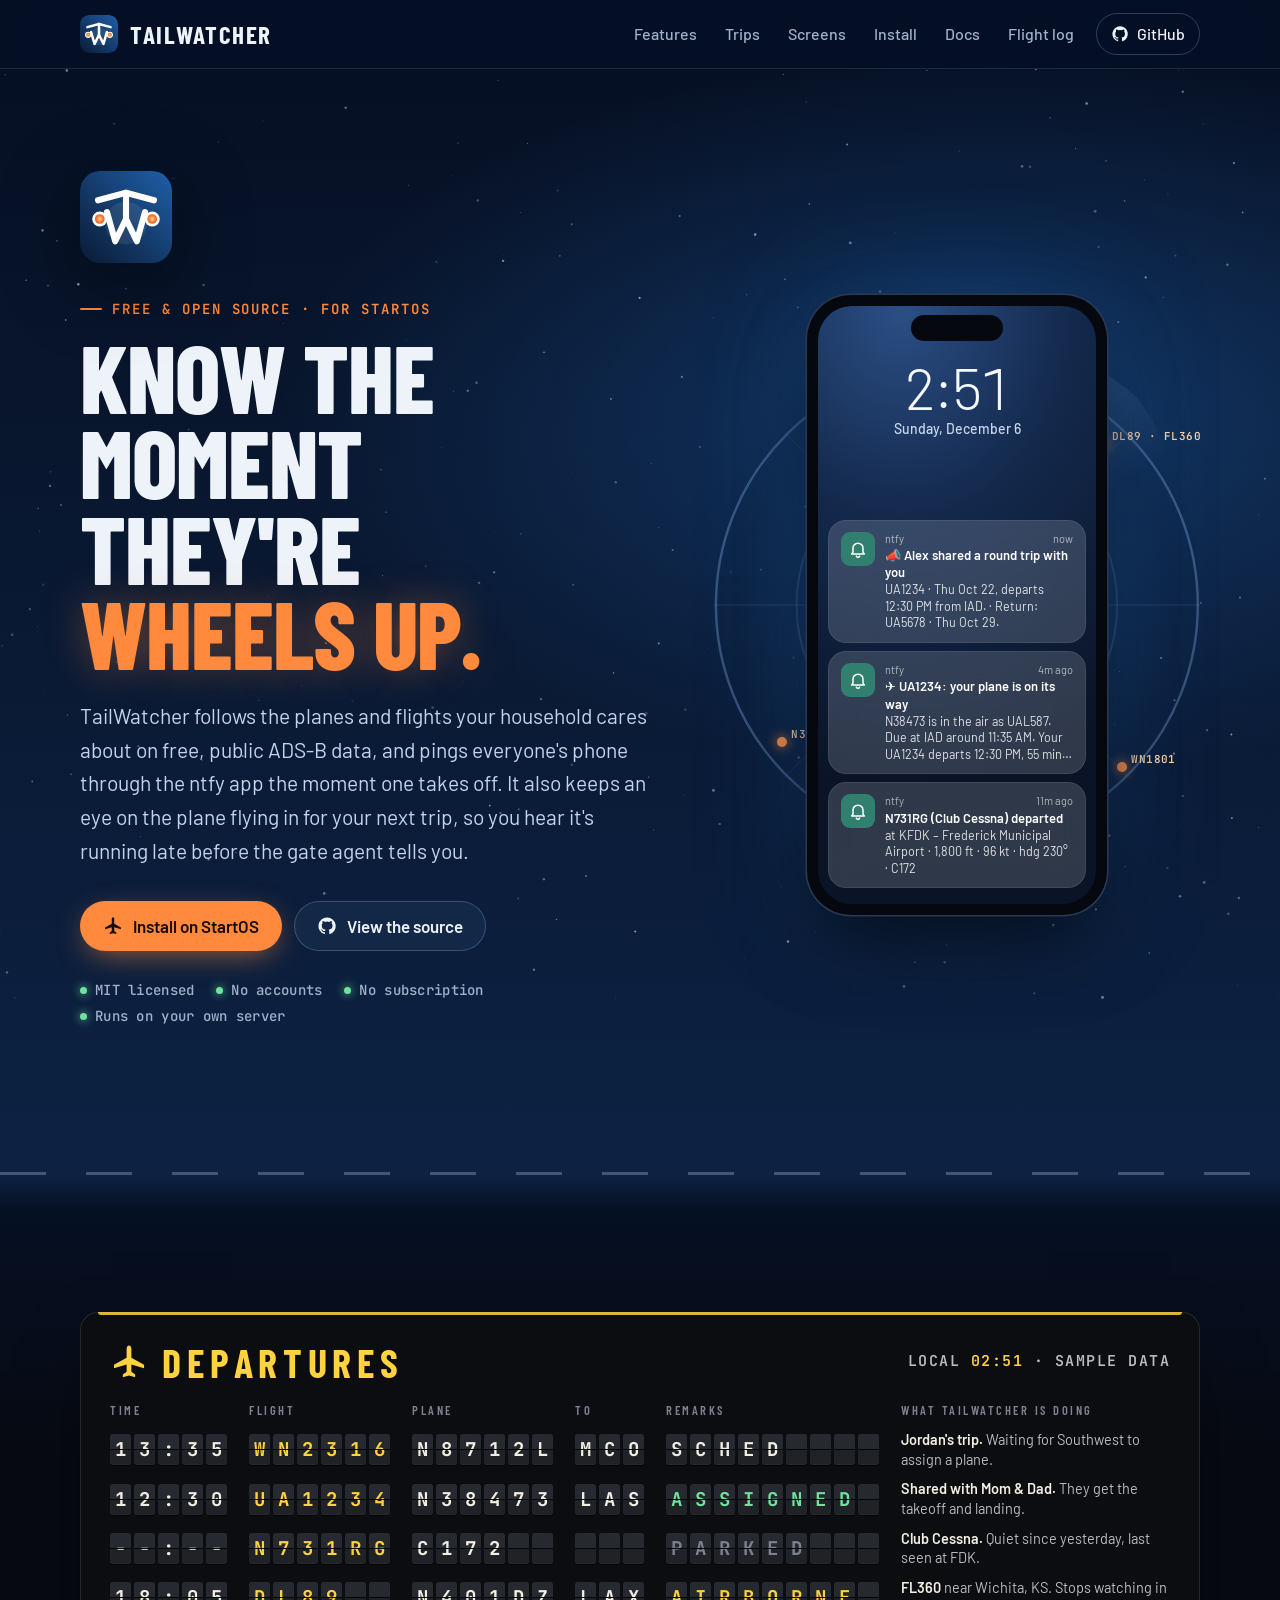
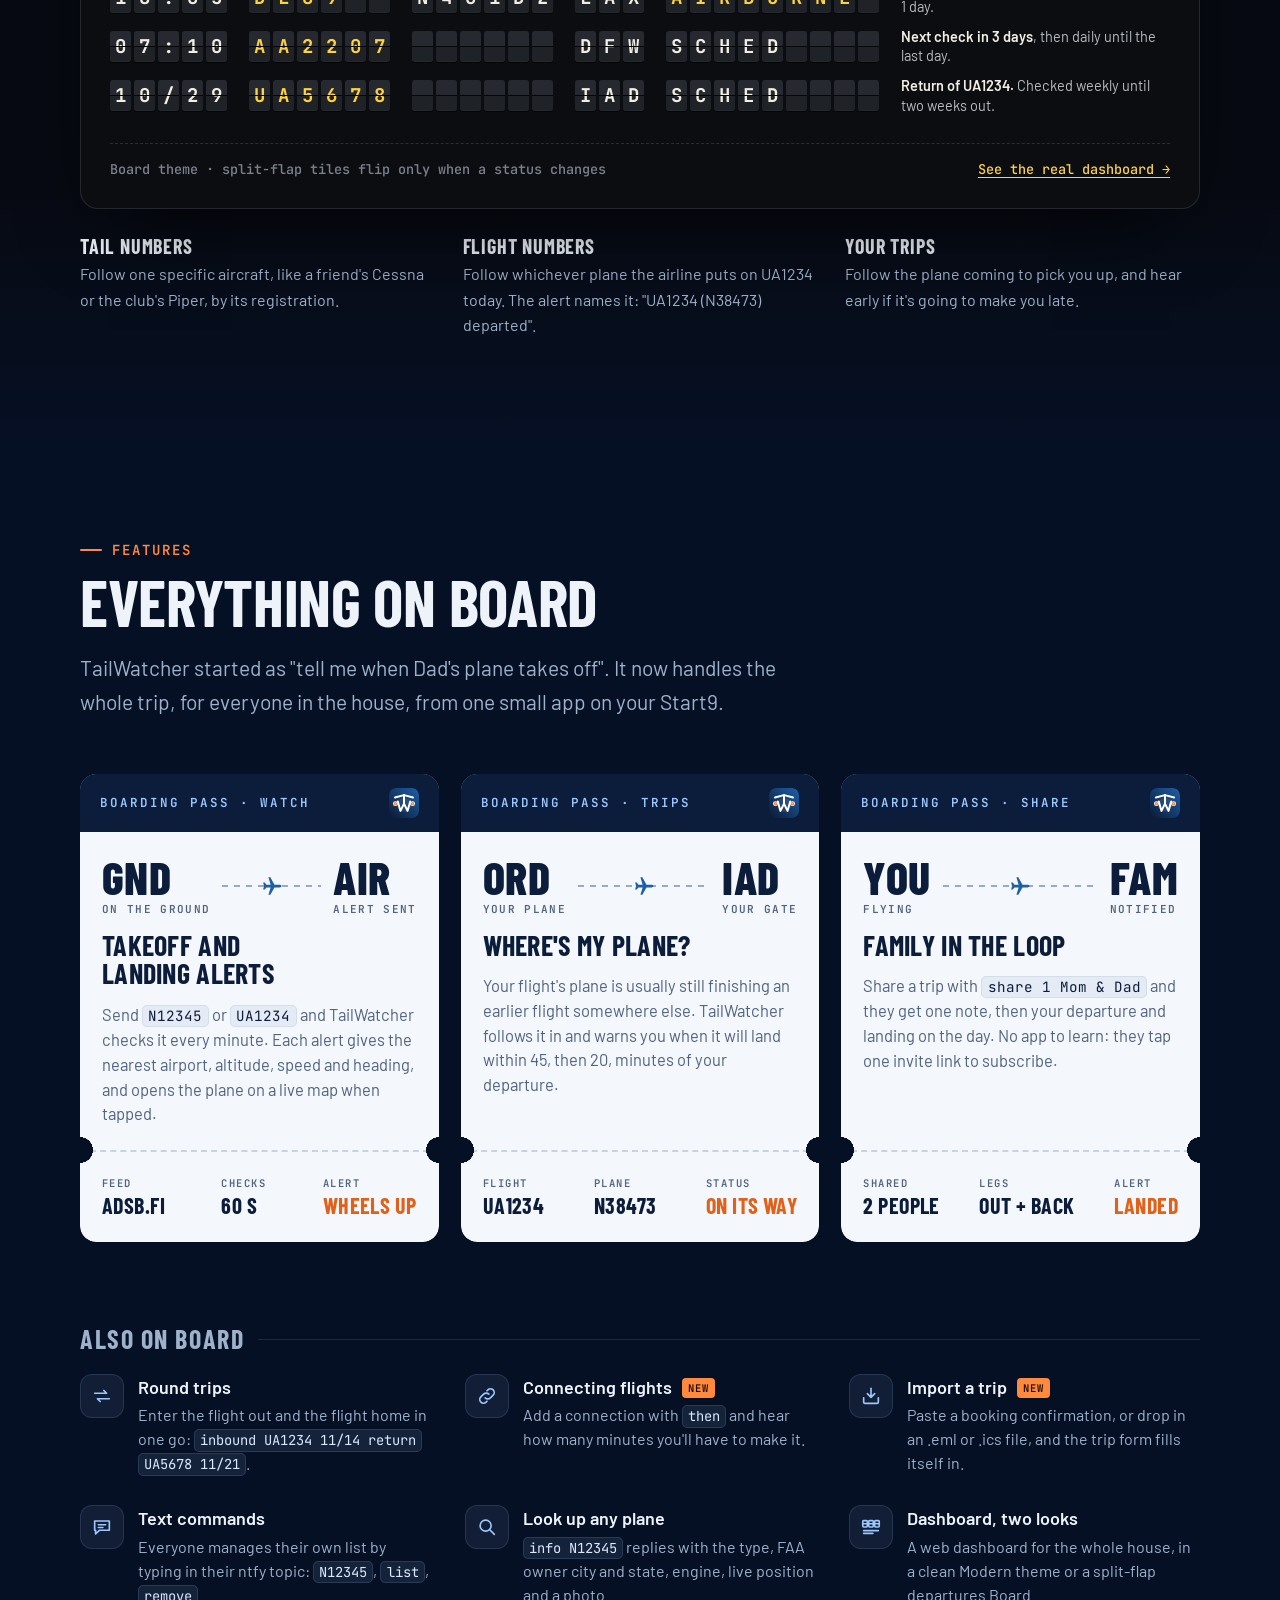
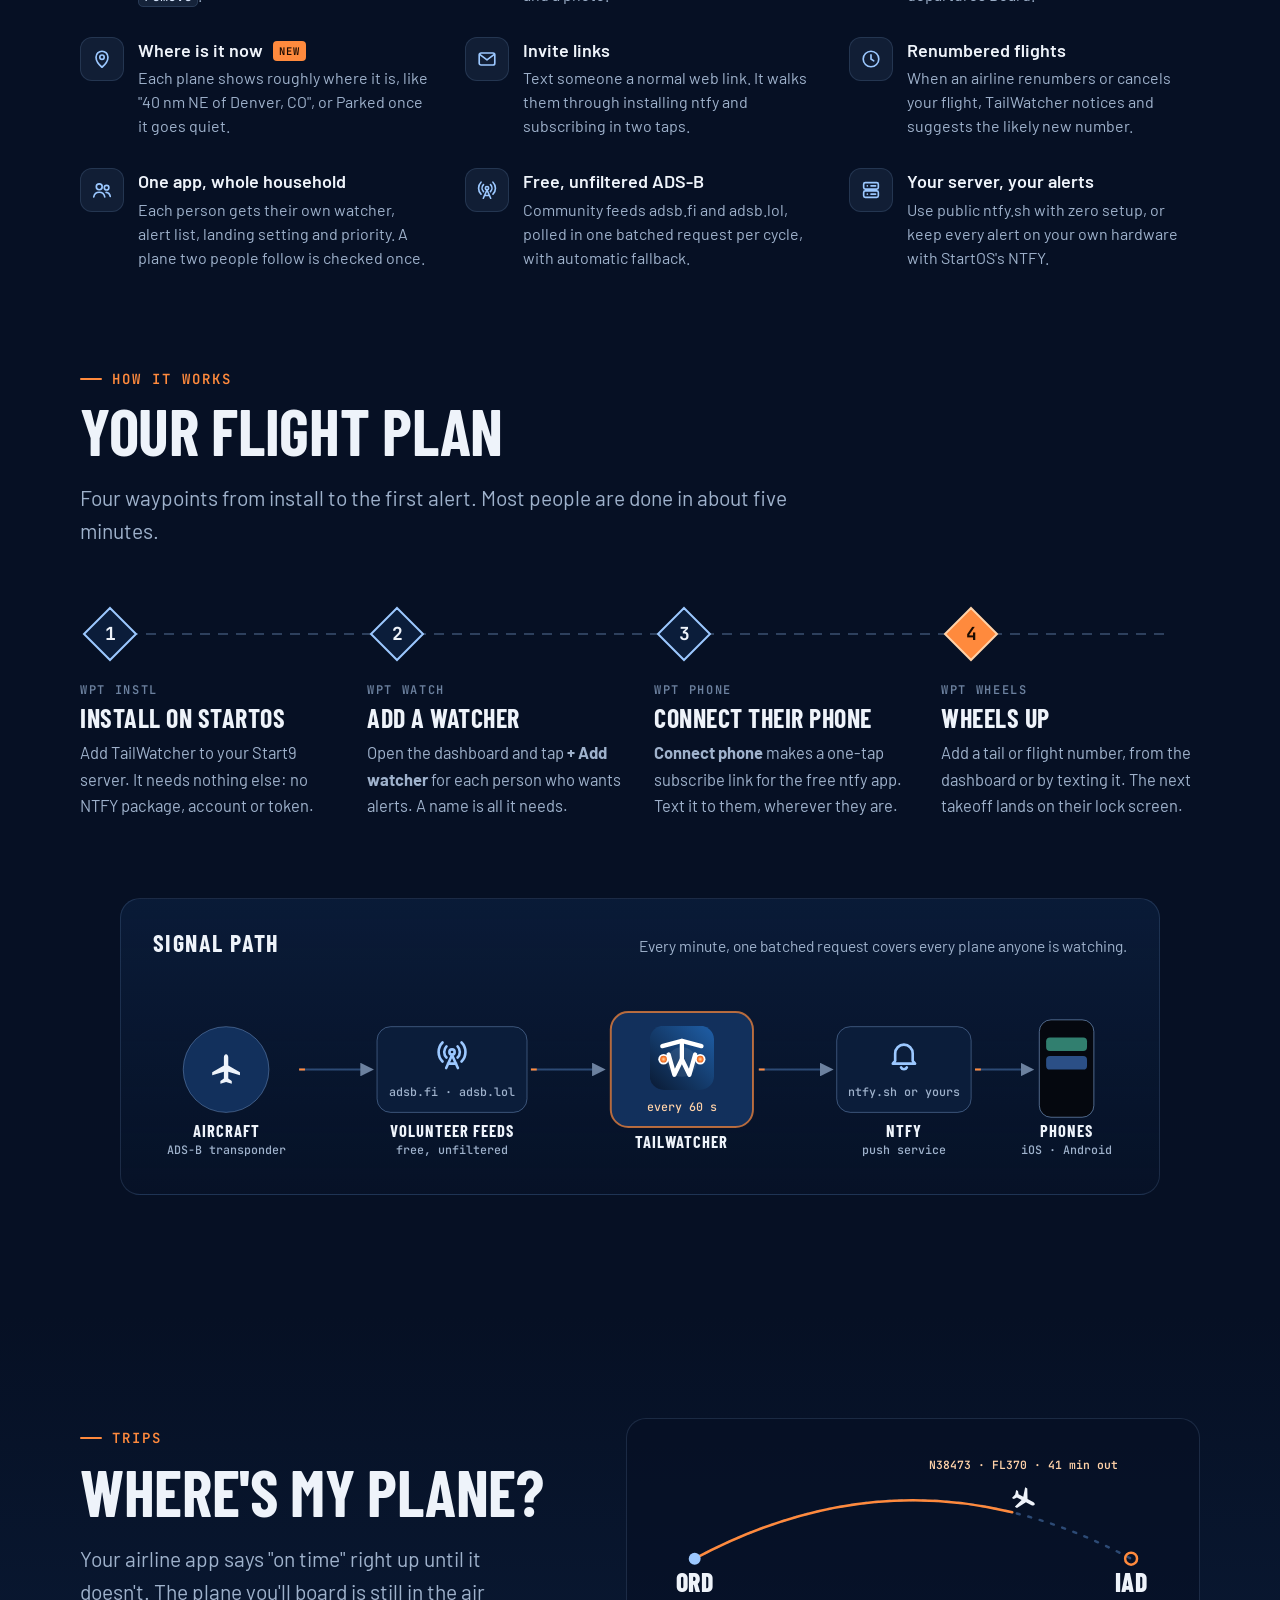
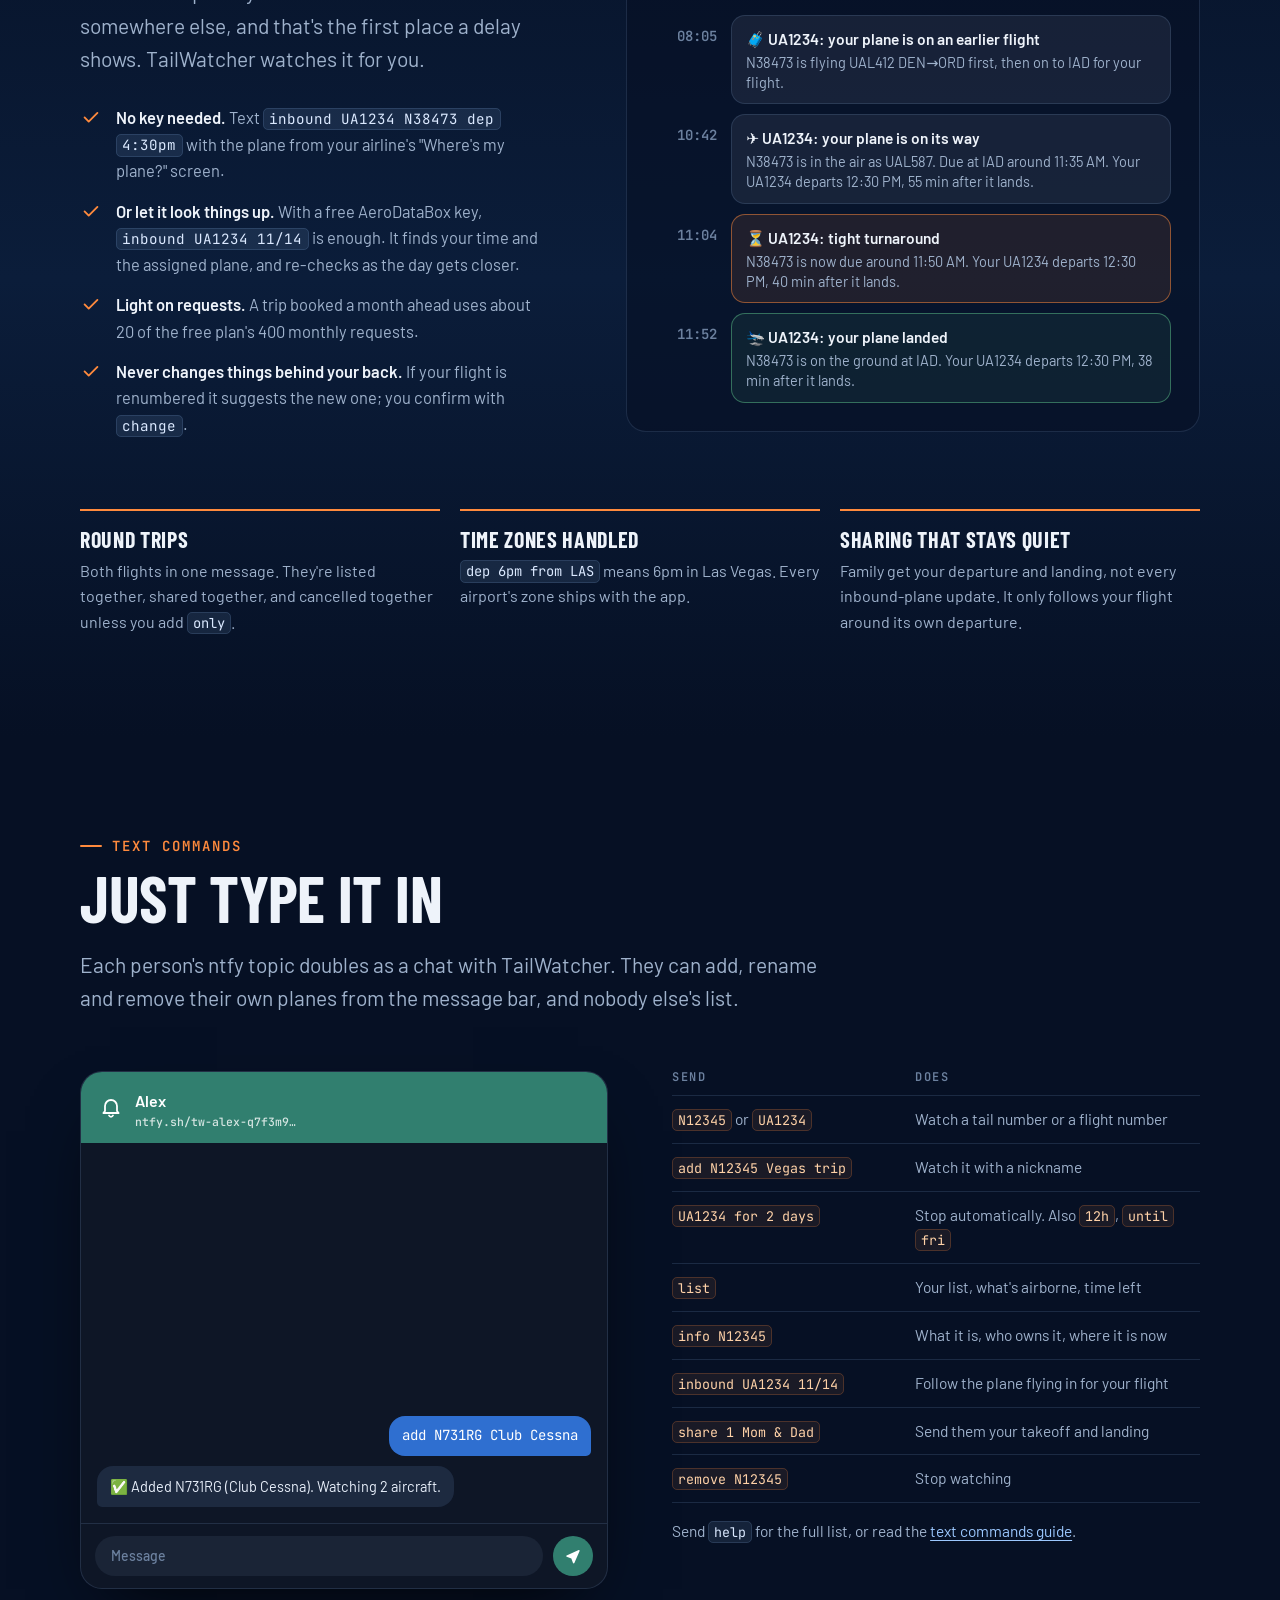
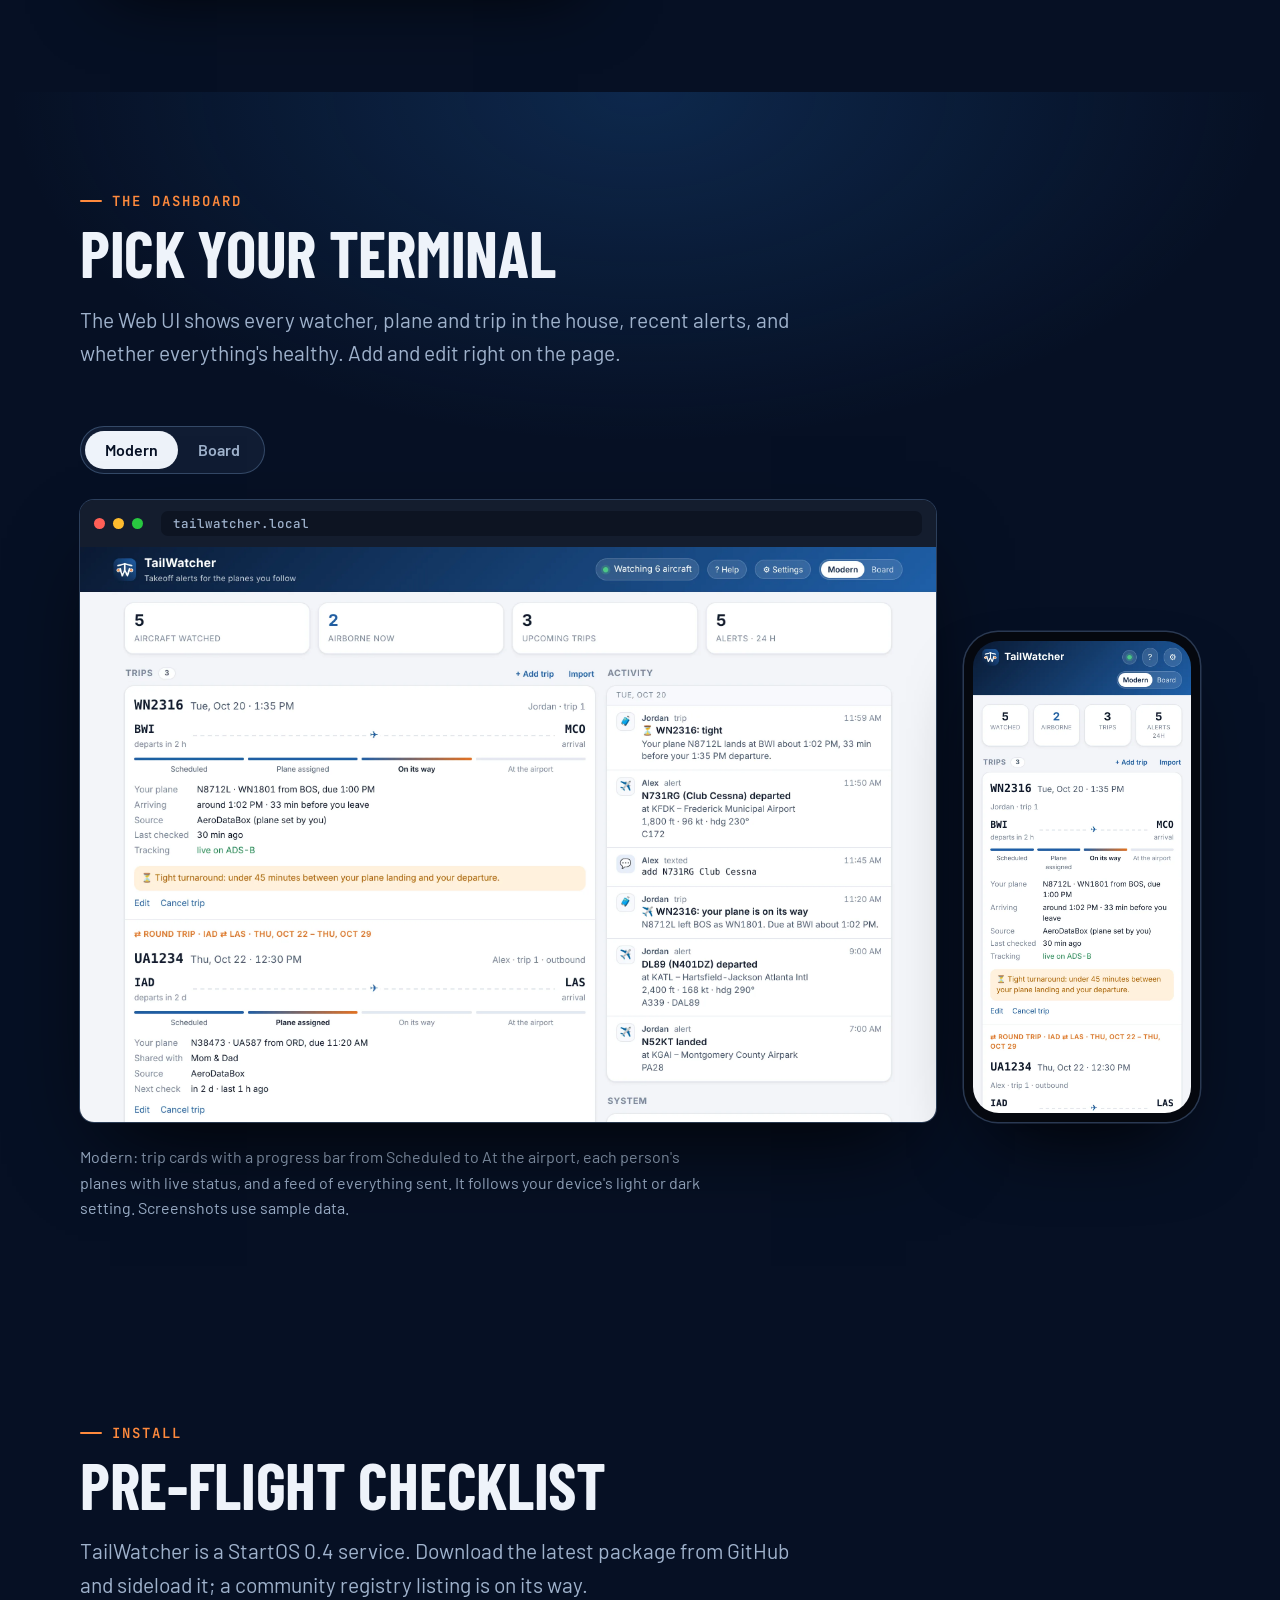
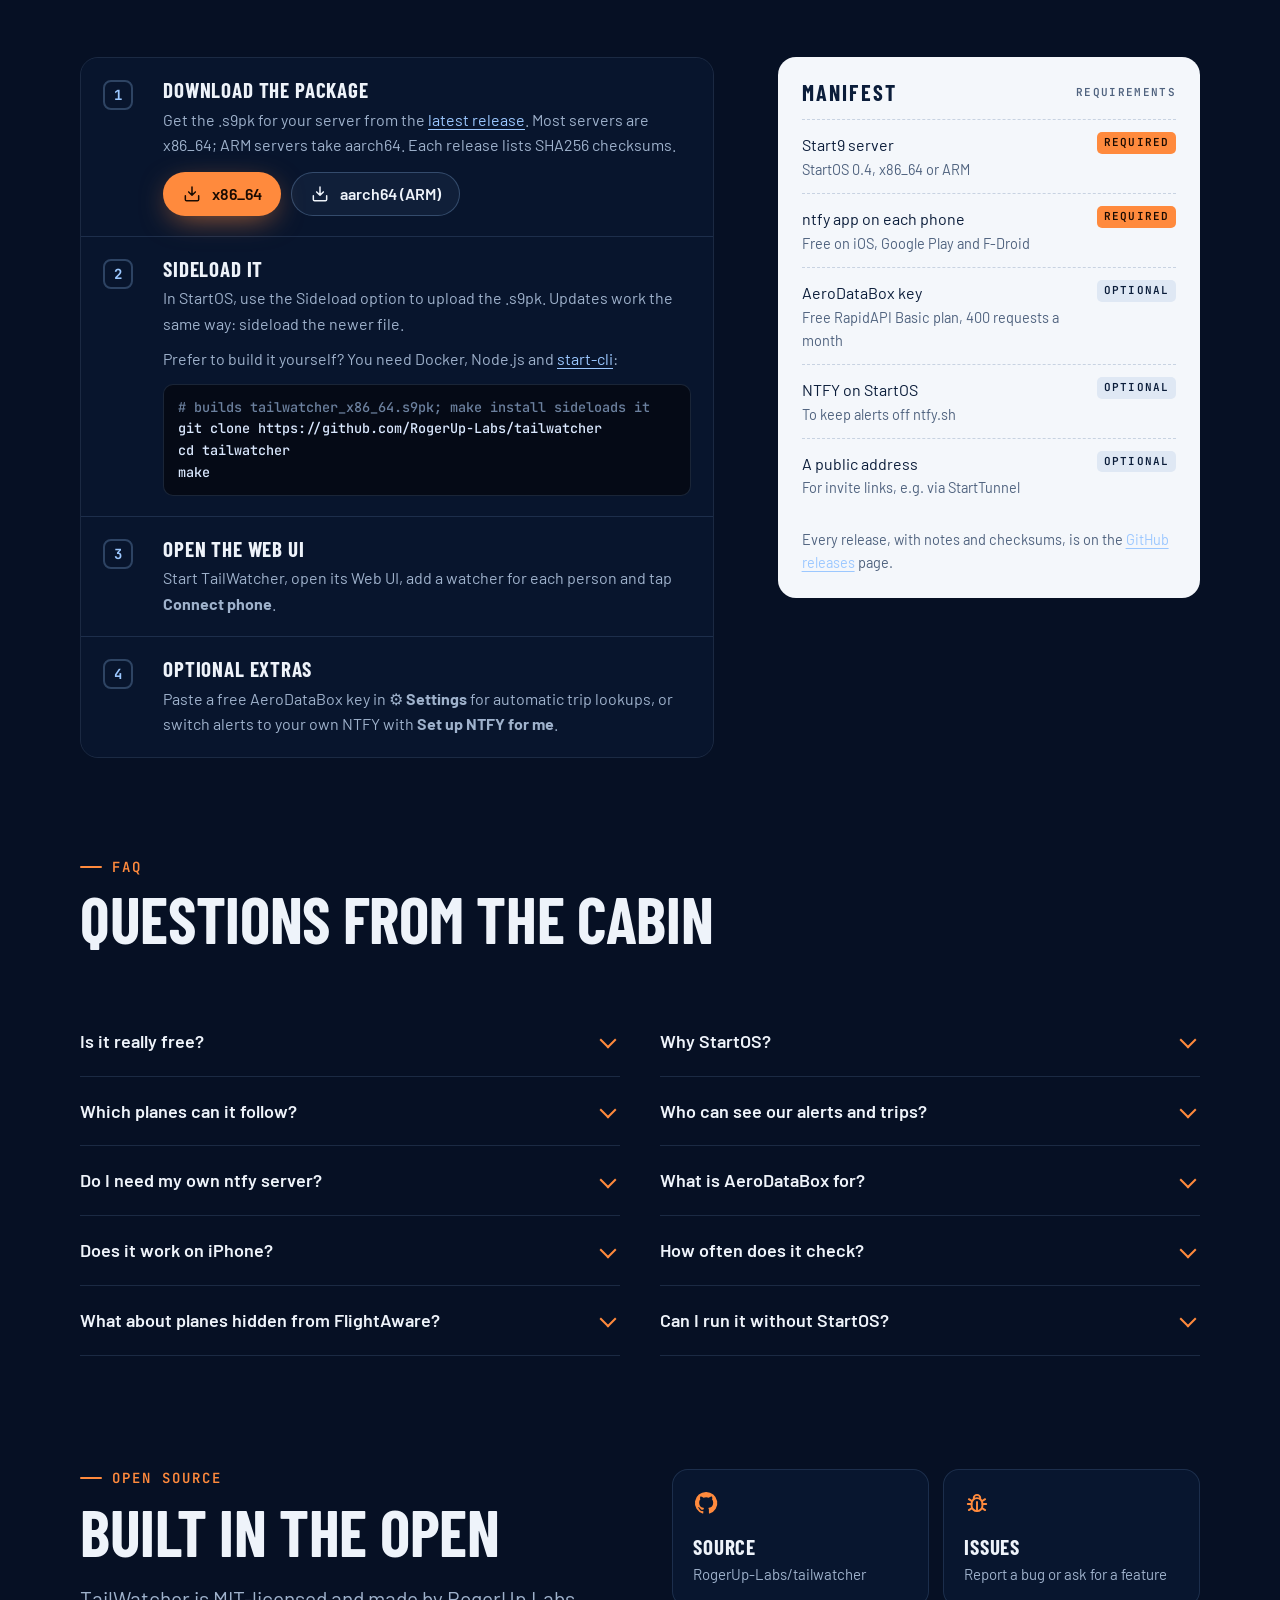
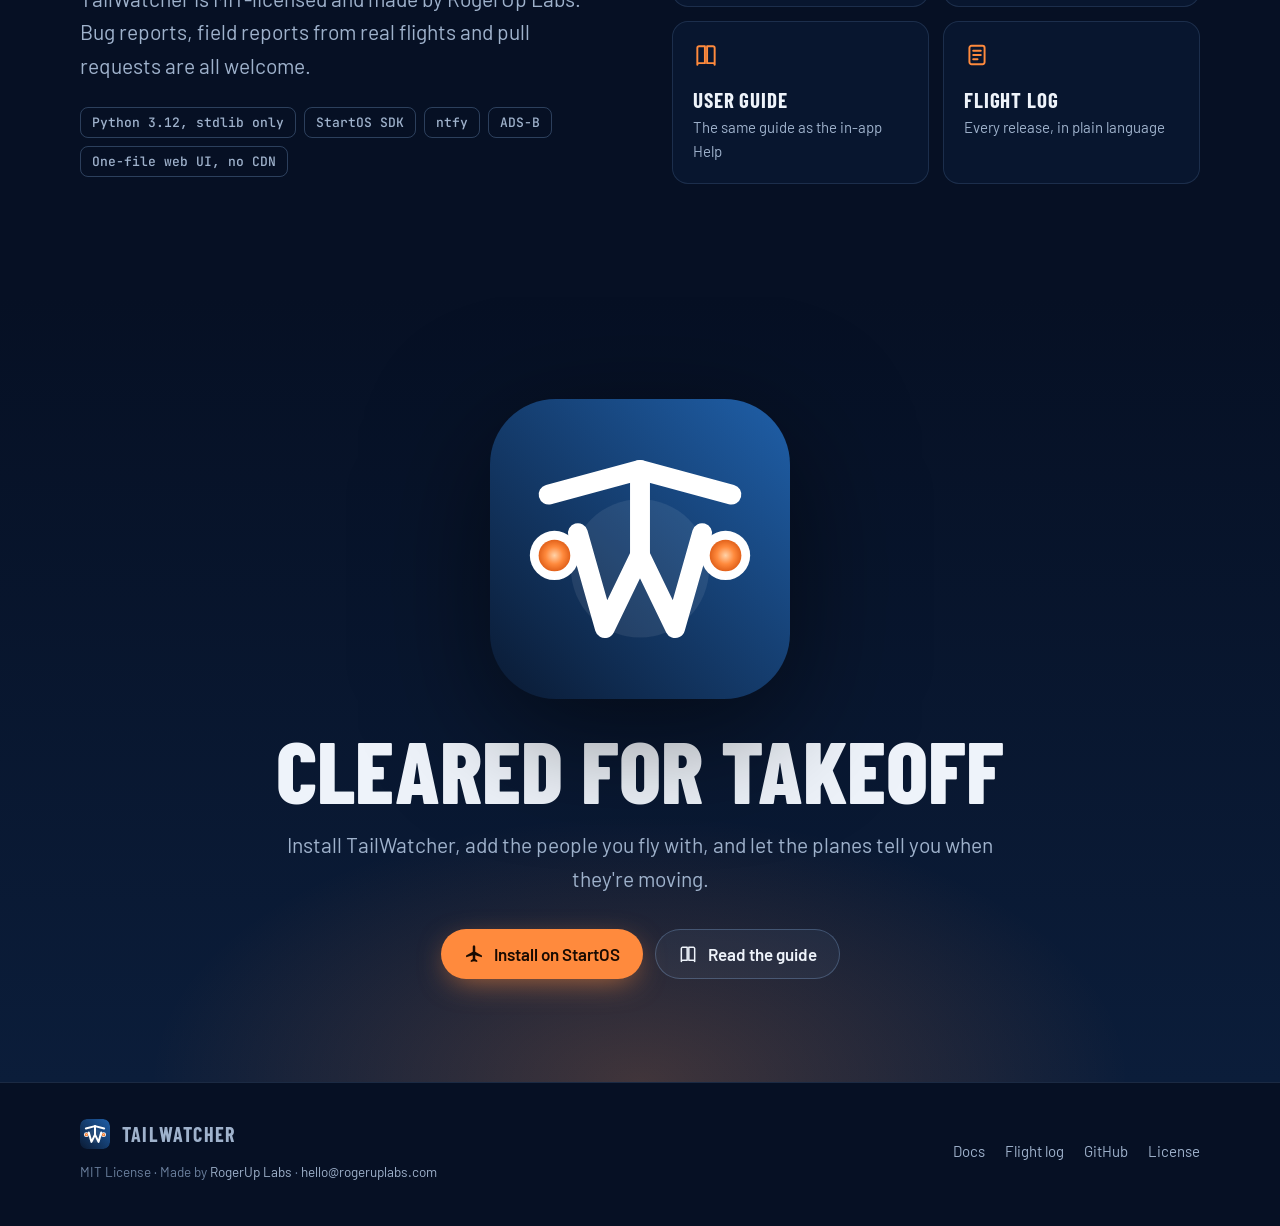
==== commit 6d403f2b: "Point Install at the v0.18.0 release; mark 0.16.1-0.18.0 released Install now links the latest relea" ====
--- a/index.html
+++ b/index.html
@@ -209,12 +209,12 @@
       <h3>Also on board</h3>
       <div class="feat-grid">
         <div class="feat"><div class="ic"><svg><use href="#i-loop"/></svg></div><div><h4>Round trips</h4><p>Enter the flight out and the flight home in one go: <code>inbound UA1234 11/14 return UA5678 11/21</code>.</p></div></div>
-        <div class="feat"><div class="ic"><svg><use href="#i-chain"/></svg></div><div><h4>Connecting flights <span class="tag-new">Soon</span></h4><p>Add a connection with <code>then</code> and hear how many minutes you'll have to make it.</p></div></div>
-        <div class="feat"><div class="ic"><svg><use href="#i-import"/></svg></div><div><h4>Import a trip <span class="tag-new">Soon</span></h4><p>Paste a booking confirmation, or drop in an .eml or .ics file, and the trip form fills itself in.</p></div></div>
+        <div class="feat"><div class="ic"><svg><use href="#i-chain"/></svg></div><div><h4>Connecting flights <span class="tag-new">New</span></h4><p>Add a connection with <code>then</code> and hear how many minutes you'll have to make it.</p></div></div>
+        <div class="feat"><div class="ic"><svg><use href="#i-import"/></svg></div><div><h4>Import a trip <span class="tag-new">New</span></h4><p>Paste a booking confirmation, or drop in an .eml or .ics file, and the trip form fills itself in.</p></div></div>
         <div class="feat"><div class="ic"><svg><use href="#i-chat"/></svg></div><div><h4>Text commands</h4><p>Everyone manages their own list by typing in their ntfy topic: <code>N12345</code>, <code>list</code>, <code>remove</code>.</p></div></div>
         <div class="feat"><div class="ic"><svg><use href="#i-search"/></svg></div><div><h4>Look up any plane</h4><p><code>info N12345</code> replies with the type, FAA owner city and state, engine, live position and a photo.</p></div></div>
         <div class="feat"><div class="ic"><svg><use href="#i-board"/></svg></div><div><h4>Dashboard, two looks</h4><p>A web dashboard for the whole house, in a clean Modern theme or a split-flap departures Board.</p></div></div>
-        <div class="feat"><div class="ic"><svg><use href="#i-pin"/></svg></div><div><h4>Where is it now <span class="tag-new">Soon</span></h4><p>Each plane shows roughly where it is, like "40 nm NE of Denver, CO", or Parked once it goes quiet.</p></div></div>
+        <div class="feat"><div class="ic"><svg><use href="#i-pin"/></svg></div><div><h4>Where is it now <span class="tag-new">New</span></h4><p>Each plane shows roughly where it is, like "40 nm NE of Denver, CO", or Parked once it goes quiet.</p></div></div>
         <div class="feat"><div class="ic"><svg><use href="#i-invite"/></svg></div><div><h4>Invite links</h4><p>Text someone a normal web link. It walks them through installing ntfy and subscribing in two taps.</p></div></div>
         <div class="feat"><div class="ic"><svg><use href="#i-clock"/></svg></div><div><h4>Renumbered flights</h4><p>When an airline renumbers or cancels your flight, TailWatcher notices and suggests the likely new number.</p></div></div>
         <div class="feat"><div class="ic"><svg><use href="#i-people"/></svg></div><div><h4>One app, whole household</h4><p>Each person gets their own watcher, alert list, landing setting and priority. A plane two people follow is checked once.</p></div></div>
@@ -407,7 +407,7 @@
       </div>
       <div class="shot-phone"><img id="shot-phone" src="assets/img/modern-phone.webp" width="780" height="1688" alt="The Modern theme on a phone" decoding="async"></div>
     </div>
-    <p class="shot-caption"><span data-cap="modern">Modern: trip cards with a progress bar from Scheduled to At the airport, each person's planes with live status, and a feed of everything sent.</span><span data-cap="board" hidden>Board: the same data on an airport departures board. Split-flap tiles flip only the letters that changed since the last refresh.</span> Screenshots use sample data.</p>
+    <p class="shot-caption"><span data-cap="modern">Modern: trip cards with a progress bar from Scheduled to At the airport, each person's planes with live status, and a feed of everything sent. It follows your device's light or dark setting.</span><span data-cap="board" hidden>Board: the same data on an airport departures board, always dark. Split-flap tiles flip only the letters that changed since the last refresh.</span> Screenshots use sample data.</p>
   </div>
 </section>
 
@@ -417,29 +417,31 @@
     <div class="sec-head">
       <span class="eyebrow">Install</span>
       <h2 class="h2" id="install-title">Pre-flight checklist</h2>
-      <p class="lede">TailWatcher is a StartOS 0.4 service. It's on its way to the Start9 community registry; until then you can build and sideload it.</p>
+      <p class="lede">TailWatcher is a StartOS 0.4 service. Download the latest package from GitHub and sideload it; a community registry listing is on its way.</p>
     </div>
     <div class="install-grid">
       <ol class="checklist">
-        <li><span class="box">1</span><div><h3>Get the package</h3><p>Build the .s9pk from source on any Linux or macOS machine with Docker, Node.js and <a href="https://docs.start9.com/">start-cli</a>.</p>
-          <pre><code><span class="c"># clone and build tailwatcher_x86_64.s9pk</span>
+        <li><span class="box">1</span><div><h3>Download the package</h3><p>Get the .s9pk for your server from the <a href="https://github.com/RogerUp-Labs/tailwatcher/releases/latest">latest release</a>. Most servers are x86_64; ARM servers take aarch64. Each release lists SHA256 checksums.</p>
+          <div class="dl-row"><a class="btn btn-hot" href="https://github.com/RogerUp-Labs/tailwatcher/releases/latest/download/tailwatcher_x86_64.s9pk"><svg><use href="#i-import"/></svg>x86_64</a><a class="btn btn-ghost" href="https://github.com/RogerUp-Labs/tailwatcher/releases/latest/download/tailwatcher_aarch64.s9pk"><svg><use href="#i-import"/></svg>aarch64 (ARM)</a></div></div></li>
+        <li><span class="box">2</span><div><h3>Sideload it</h3><p>In StartOS, use the Sideload option to upload the .s9pk. Updates work the same way: sideload the newer file.</p>
+          <p>Prefer to build it yourself? You need Docker, Node.js and <a href="https://docs.start9.com/">start-cli</a>:</p>
+          <pre><code><span class="c"># builds tailwatcher_x86_64.s9pk; make install sideloads it</span>
 git clone https://github.com/RogerUp-Labs/tailwatcher
 cd tailwatcher
 make</code></pre></div></li>
-        <li><span class="box">2</span><div><h3>Sideload it</h3><p>Upload the .s9pk with StartOS's Sideload option, or run <code>make install</code> to send it to the server in <code>~/.startos/config.yaml</code>.</p></div></li>
         <li><span class="box">3</span><div><h3>Open the Web UI</h3><p>Start TailWatcher, open its Web UI, add a watcher for each person and tap <b>Connect phone</b>.</p></div></li>
         <li><span class="box">4</span><div><h3>Optional extras</h3><p>Paste a free AeroDataBox key in <b>⚙ Settings</b> for automatic trip lookups, or switch alerts to your own NTFY with <b>Set up NTFY for me</b>.</p></div></li>
       </ol>
       <aside class="needs" aria-labelledby="needs-title">
         <h3 id="needs-title">Manifest <span>REQUIREMENTS</span></h3>
         <ul>
-          <li><div>Start9 server<span>StartOS 0.4, x86_64</span></div><em class="req">Required</em></li>
+          <li><div>Start9 server<span>StartOS 0.4, x86_64 or ARM</span></div><em class="req">Required</em></li>
           <li><div>ntfy app on each phone<span>Free on iOS, Google Play and F-Droid</span></div><em class="req">Required</em></li>
           <li><div>AeroDataBox key<span>Free RapidAPI Basic plan, 400 requests a month</span></div><em>Optional</em></li>
           <li><div>NTFY on StartOS<span>To keep alerts off ntfy.sh</span></div><em>Optional</em></li>
           <li><div>A public address<span>For invite links, e.g. via StartTunnel</span></div><em>Optional</em></li>
         </ul>
-        <p class="store-note">Ready-made packages will appear on the <a href="https://github.com/RogerUp-Labs/tailwatcher/releases">GitHub releases</a> page and in the community registry.</p>
+        <p class="store-note">Every release, with notes and checksums, is on the <a href="https://github.com/RogerUp-Labs/tailwatcher/releases">GitHub releases</a> page.</p>
       </aside>
     </div>
   </div>
--- a/assets/site.css
+++ b/assets/site.css
@@ -393,6 +393,9 @@
 .checklist h3 { font: 700 21px/1.15 var(--display); text-transform: uppercase; letter-spacing: .04em; }
 .checklist p { color: var(--muted); font-size: 16px; margin-top: 4px; }
 .checklist pre { margin: 12px 0 0; background: #050a16; border: 1px solid var(--line); border-radius: 10px; padding: 12px 14px; overflow-x: auto; font: 500 13.5px/1.6 var(--mono); color: #dbe9ff; }
+.checklist p + p { margin-top: 10px; }
+.dl-row { display: flex; flex-wrap: wrap; gap: 10px; margin-top: 14px; }
+.dl-row .btn { min-height: 44px; font-size: 16px; padding: 0 18px; }
 .checklist pre .c { color: var(--faint); }
 .checklist pre code { white-space: pre; background: none; border: 0; padding: 0; font-size: inherit; color: inherit; }
 .needs { border-radius: 18px; padding: 24px; background: var(--paper); color: var(--paper-ink); }
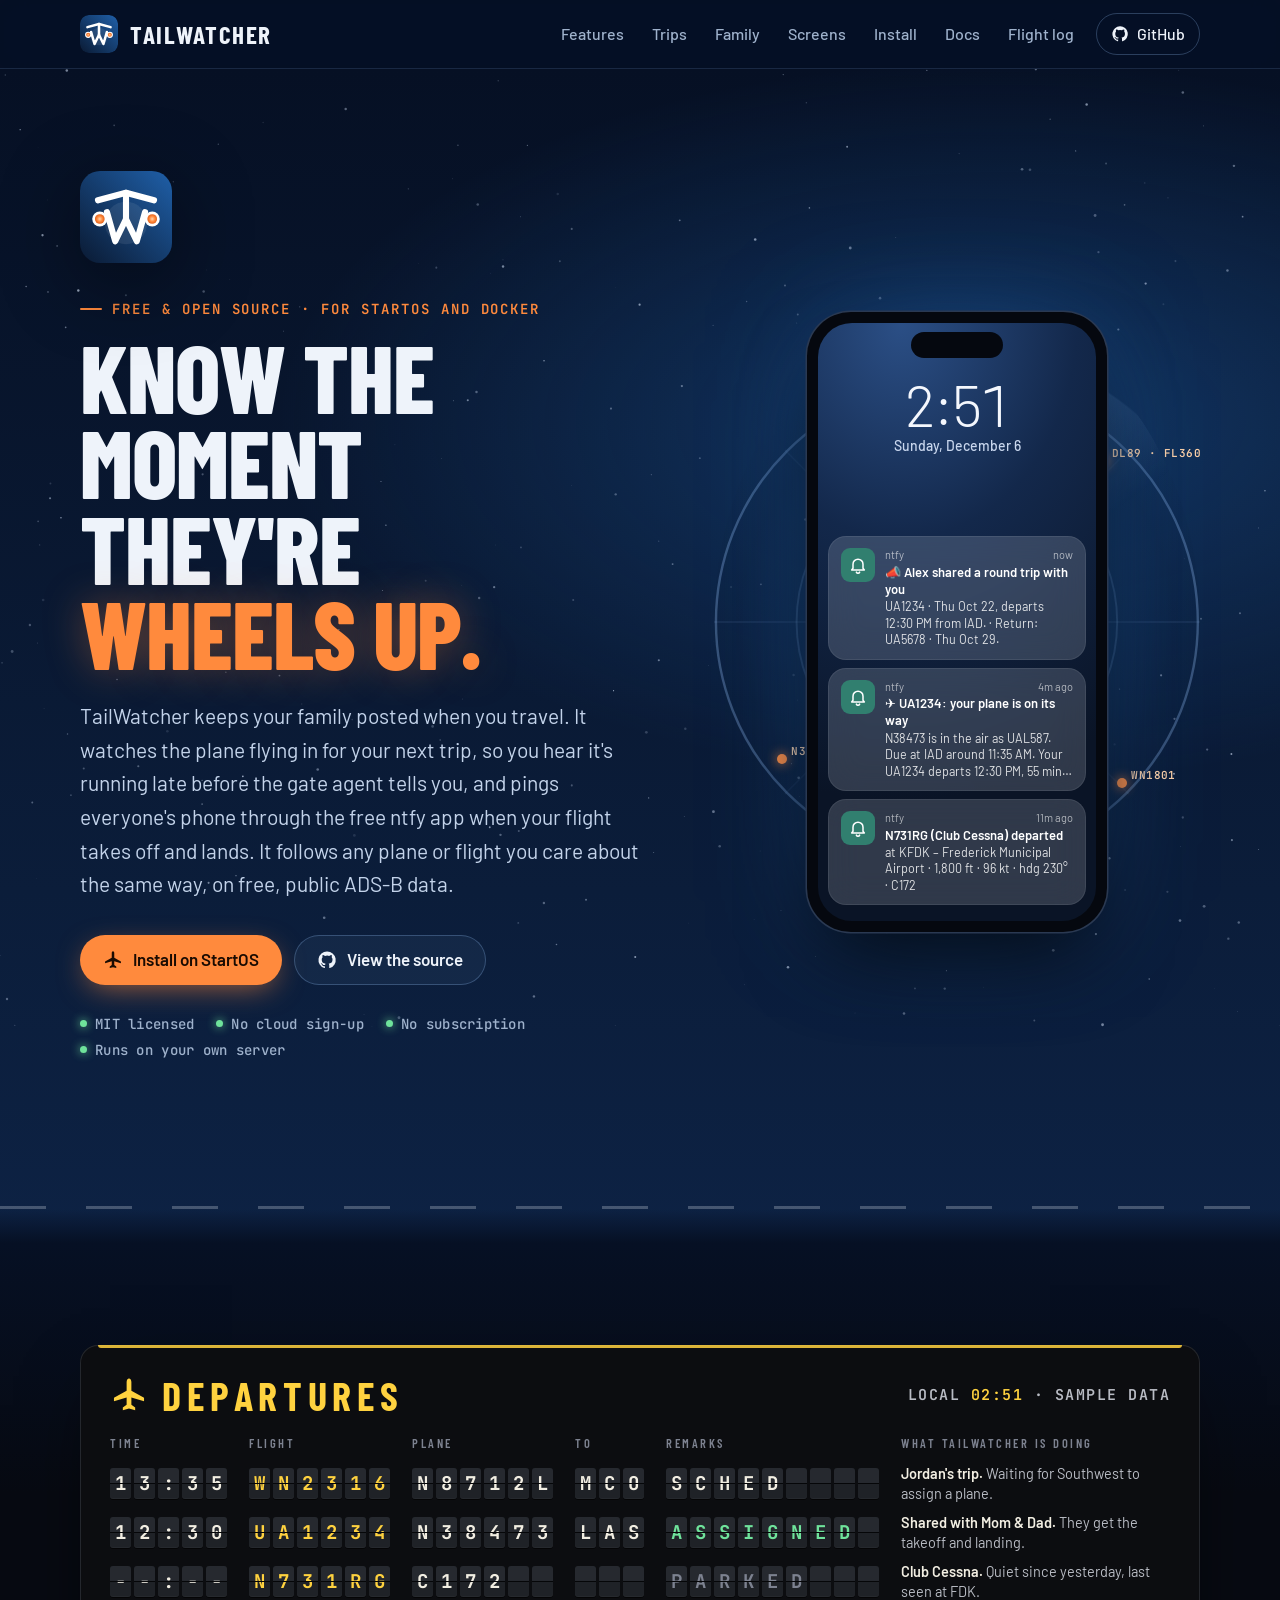
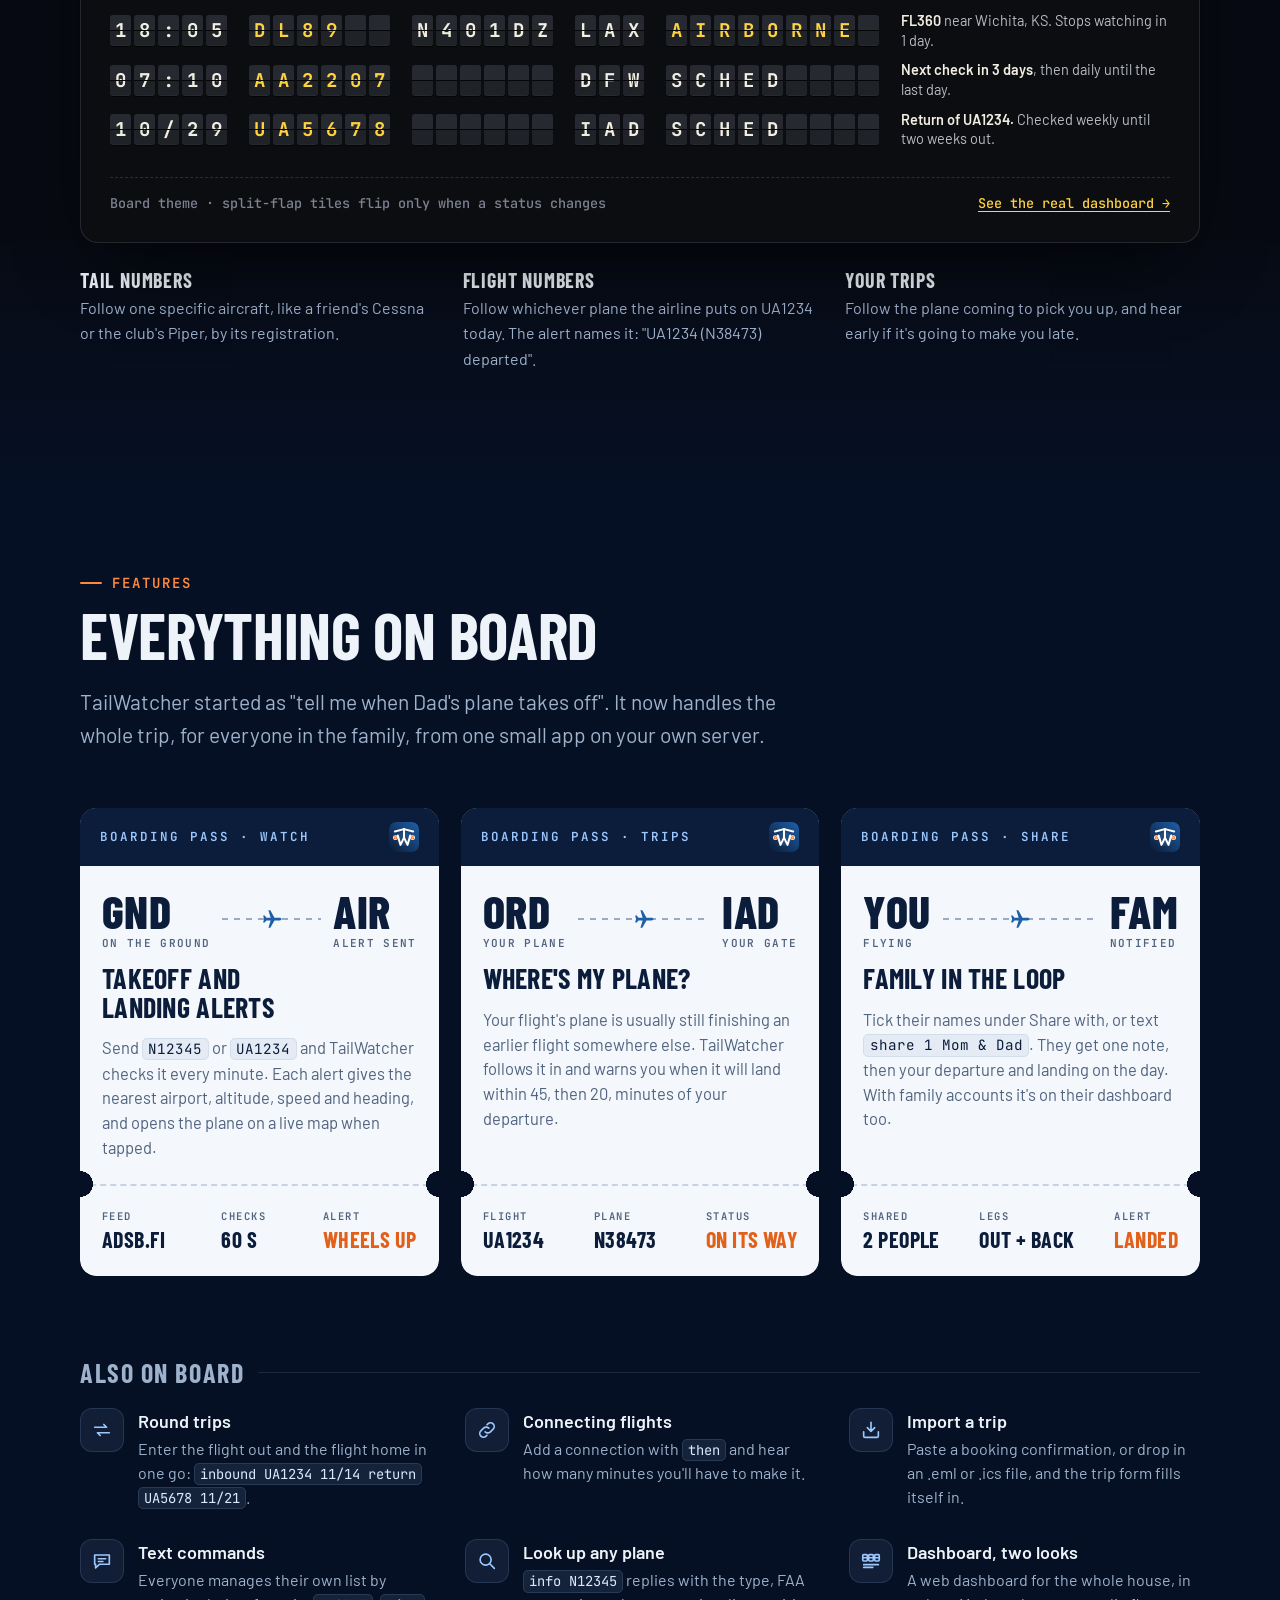
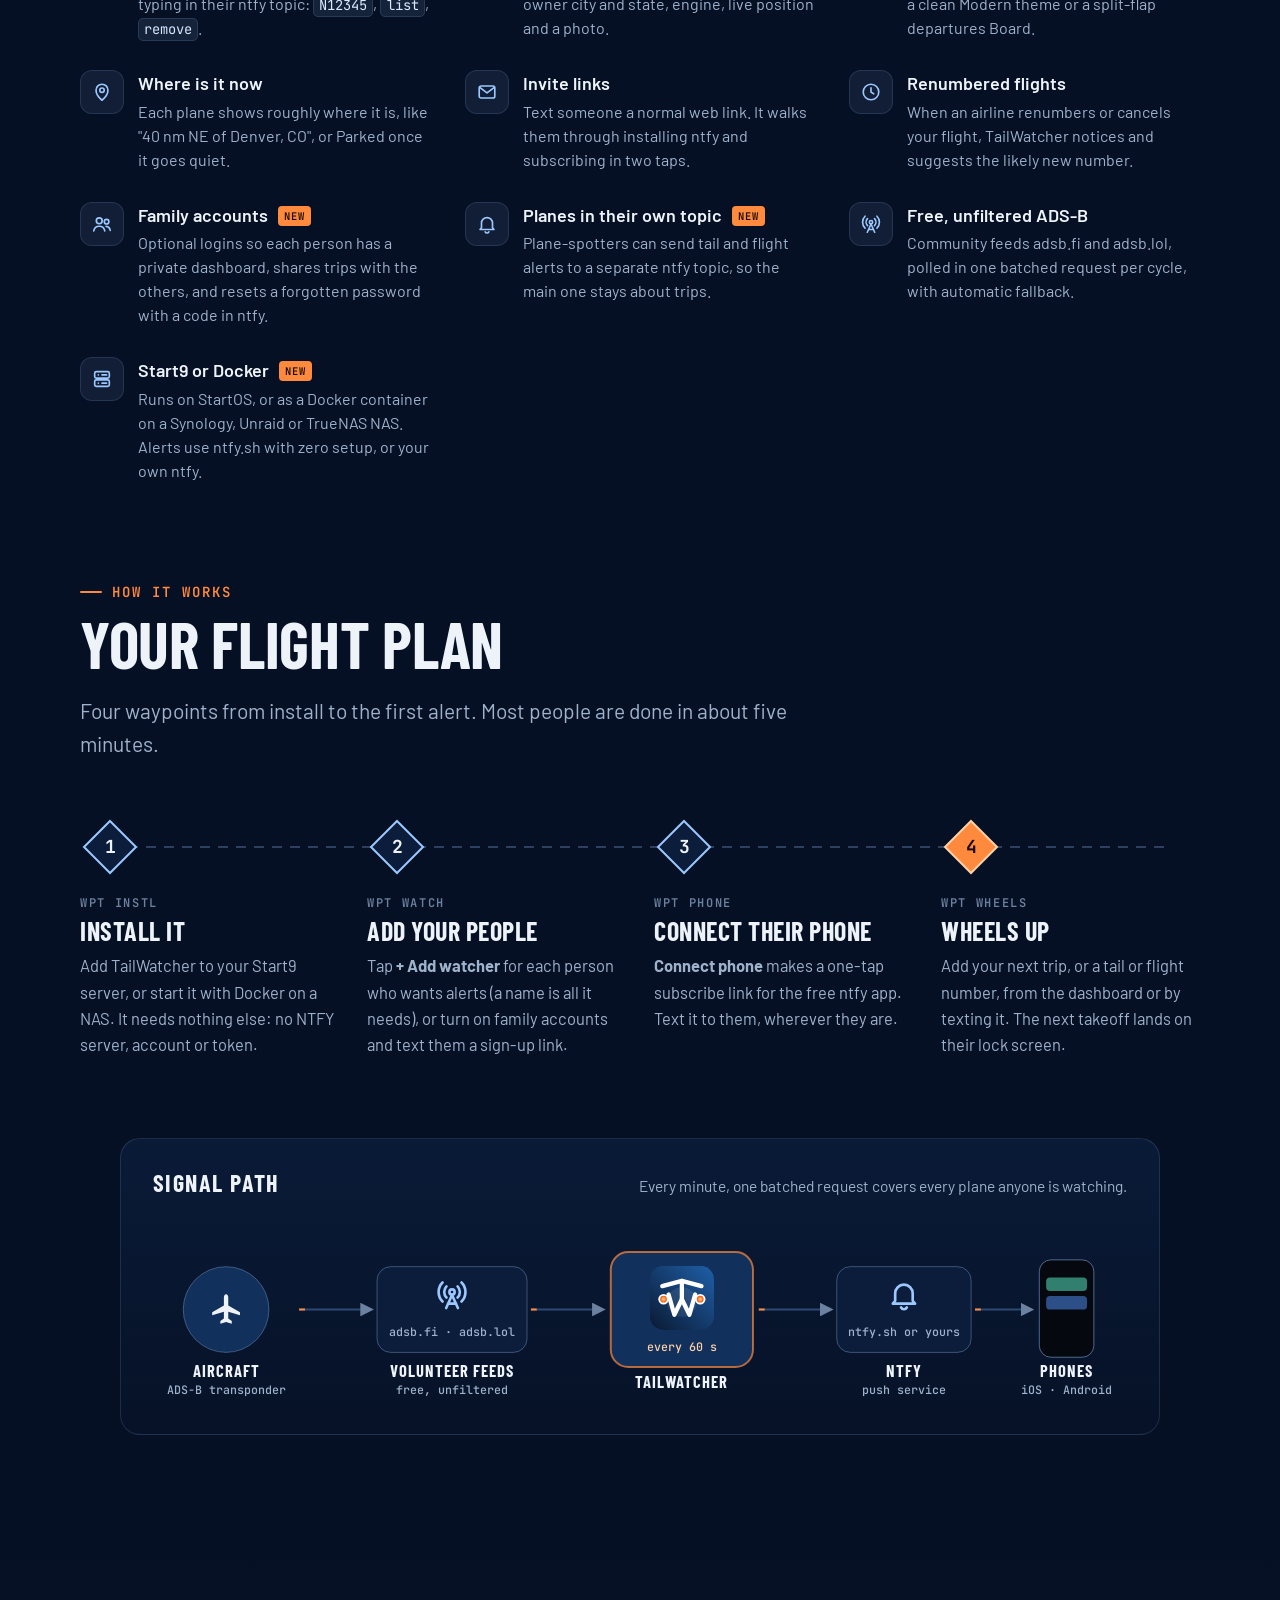
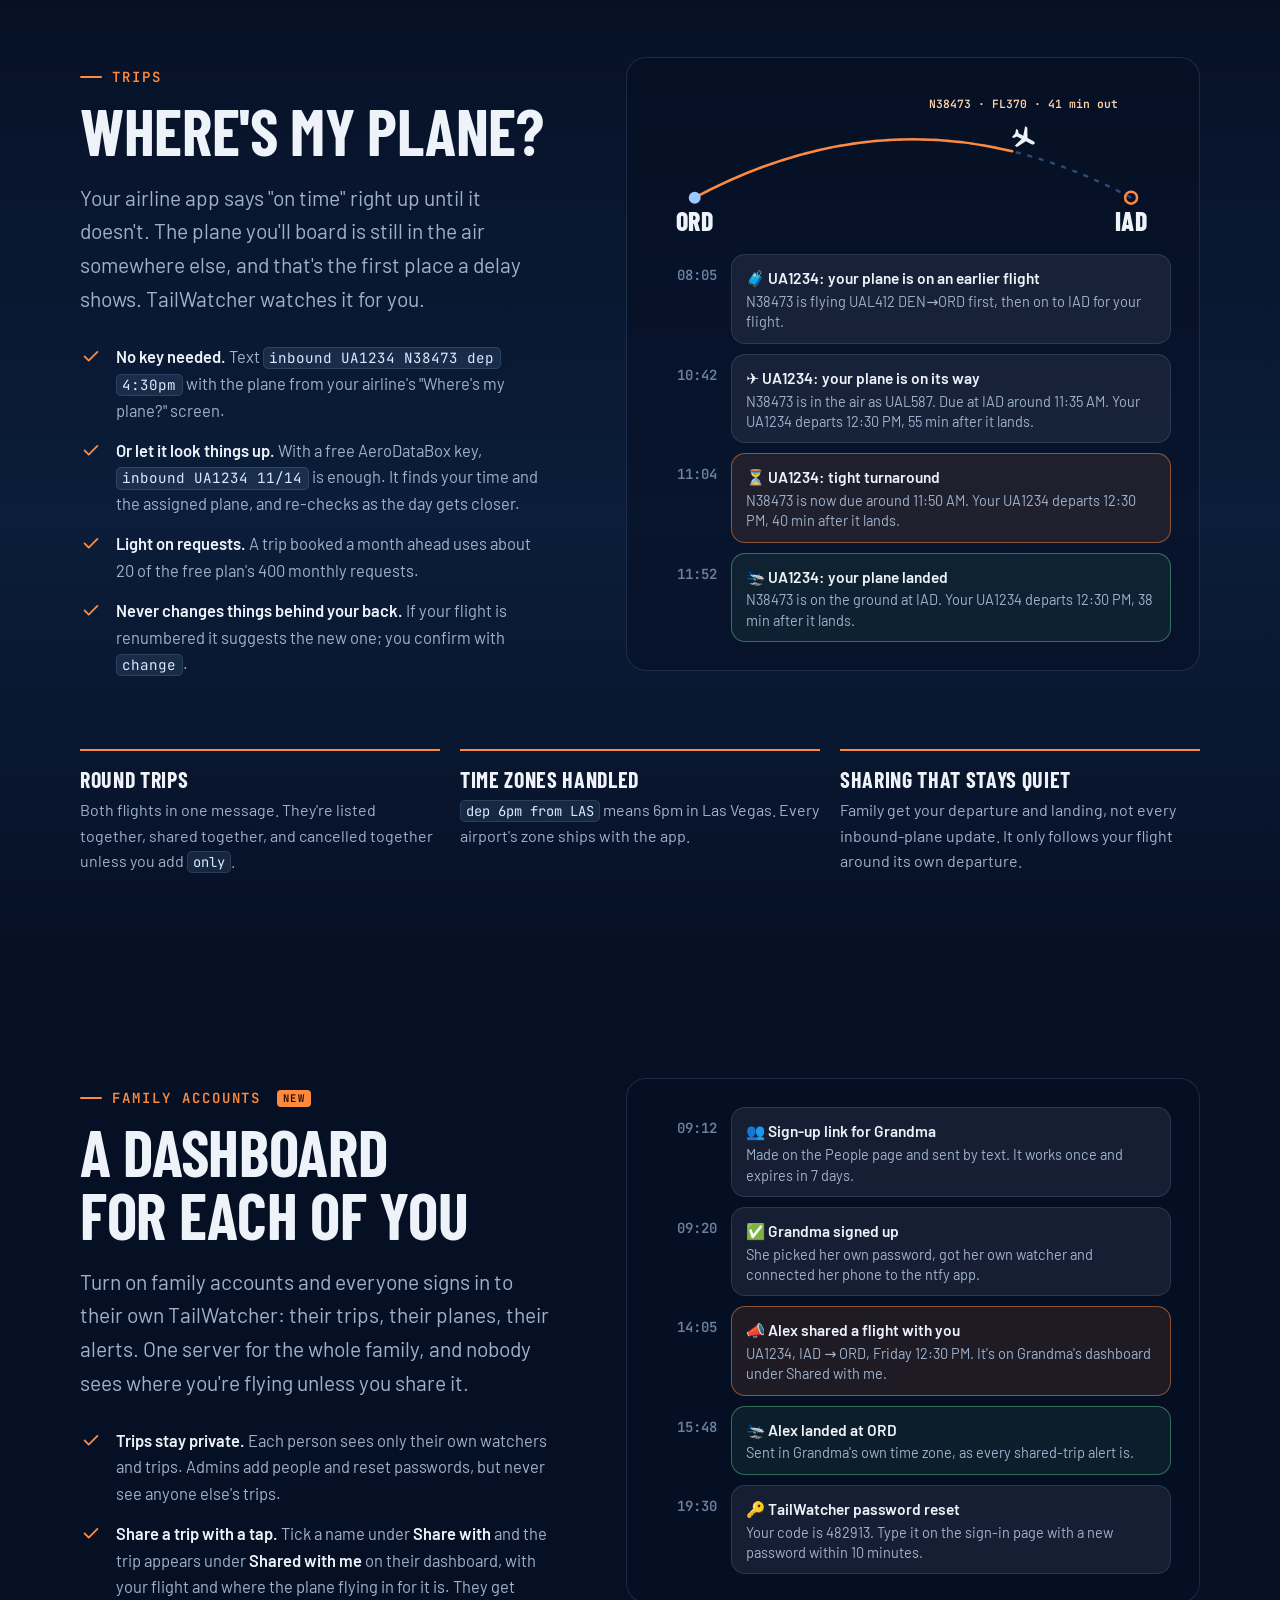
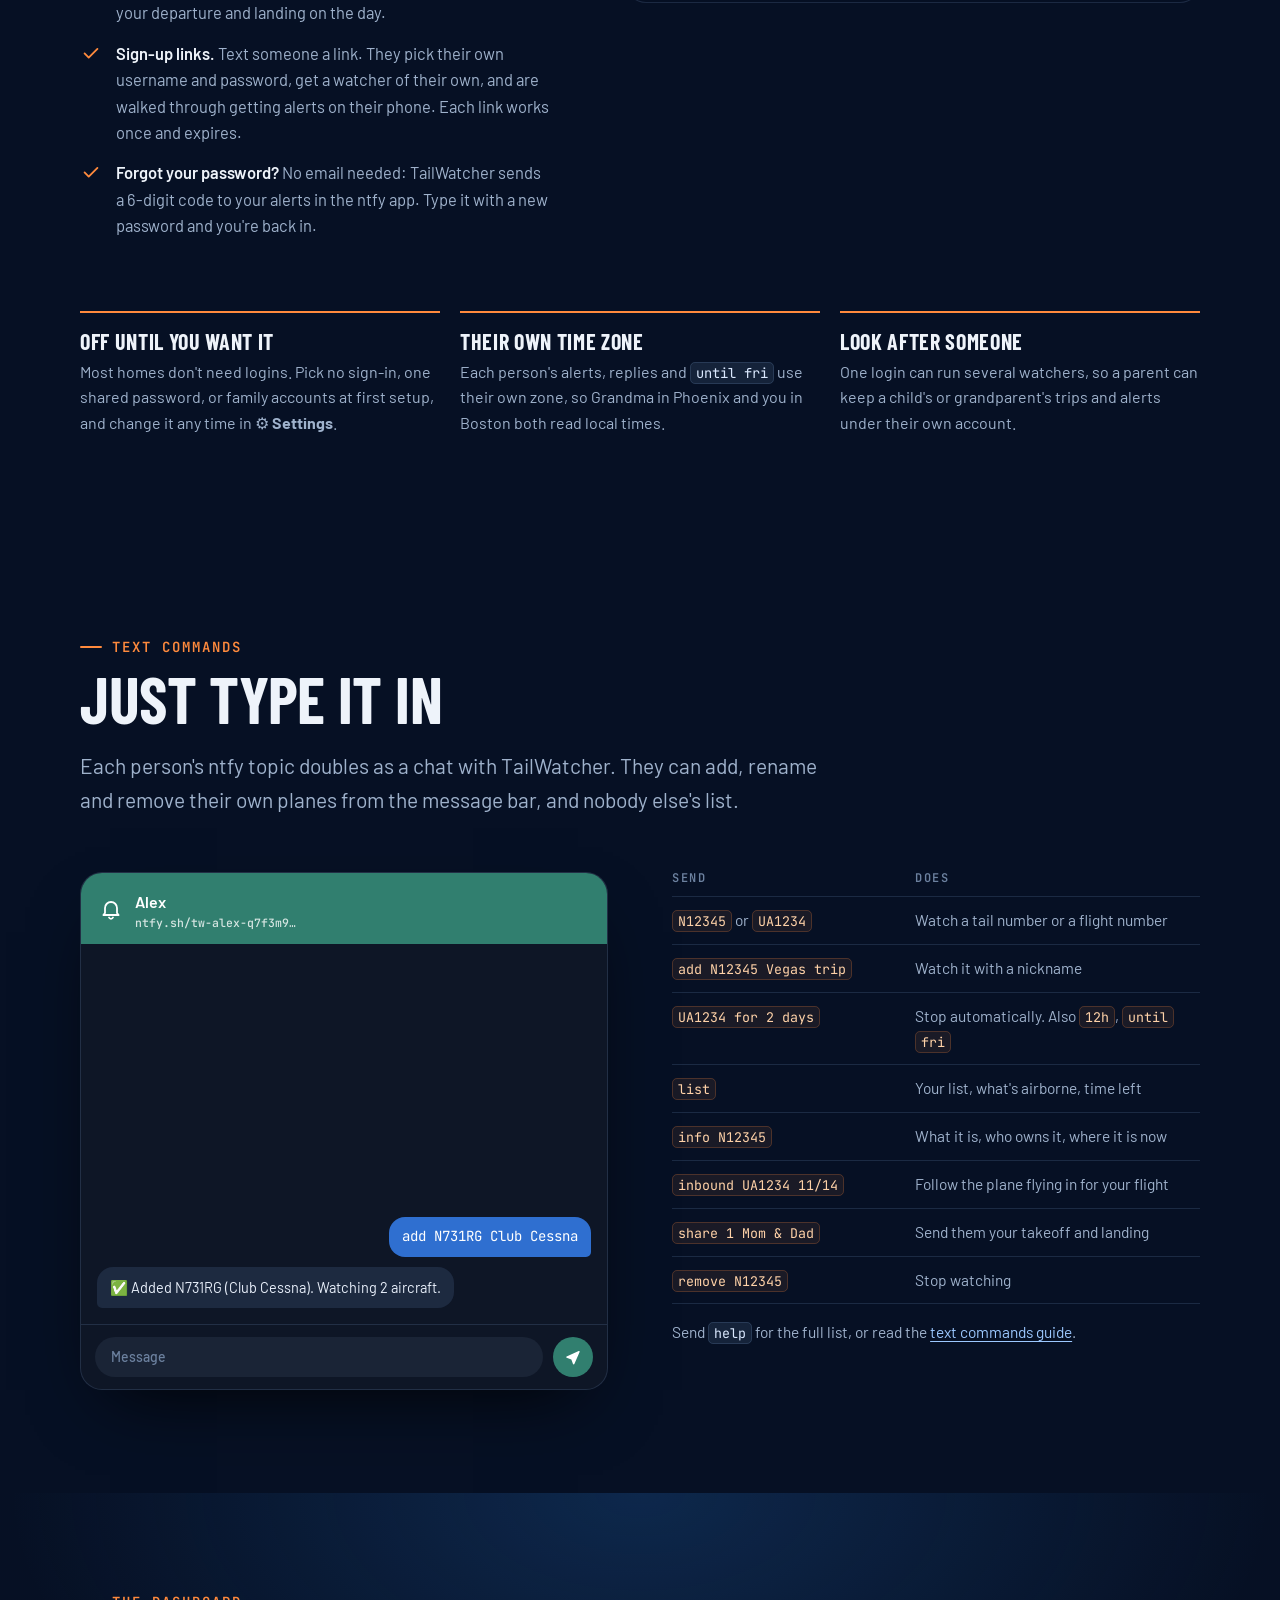
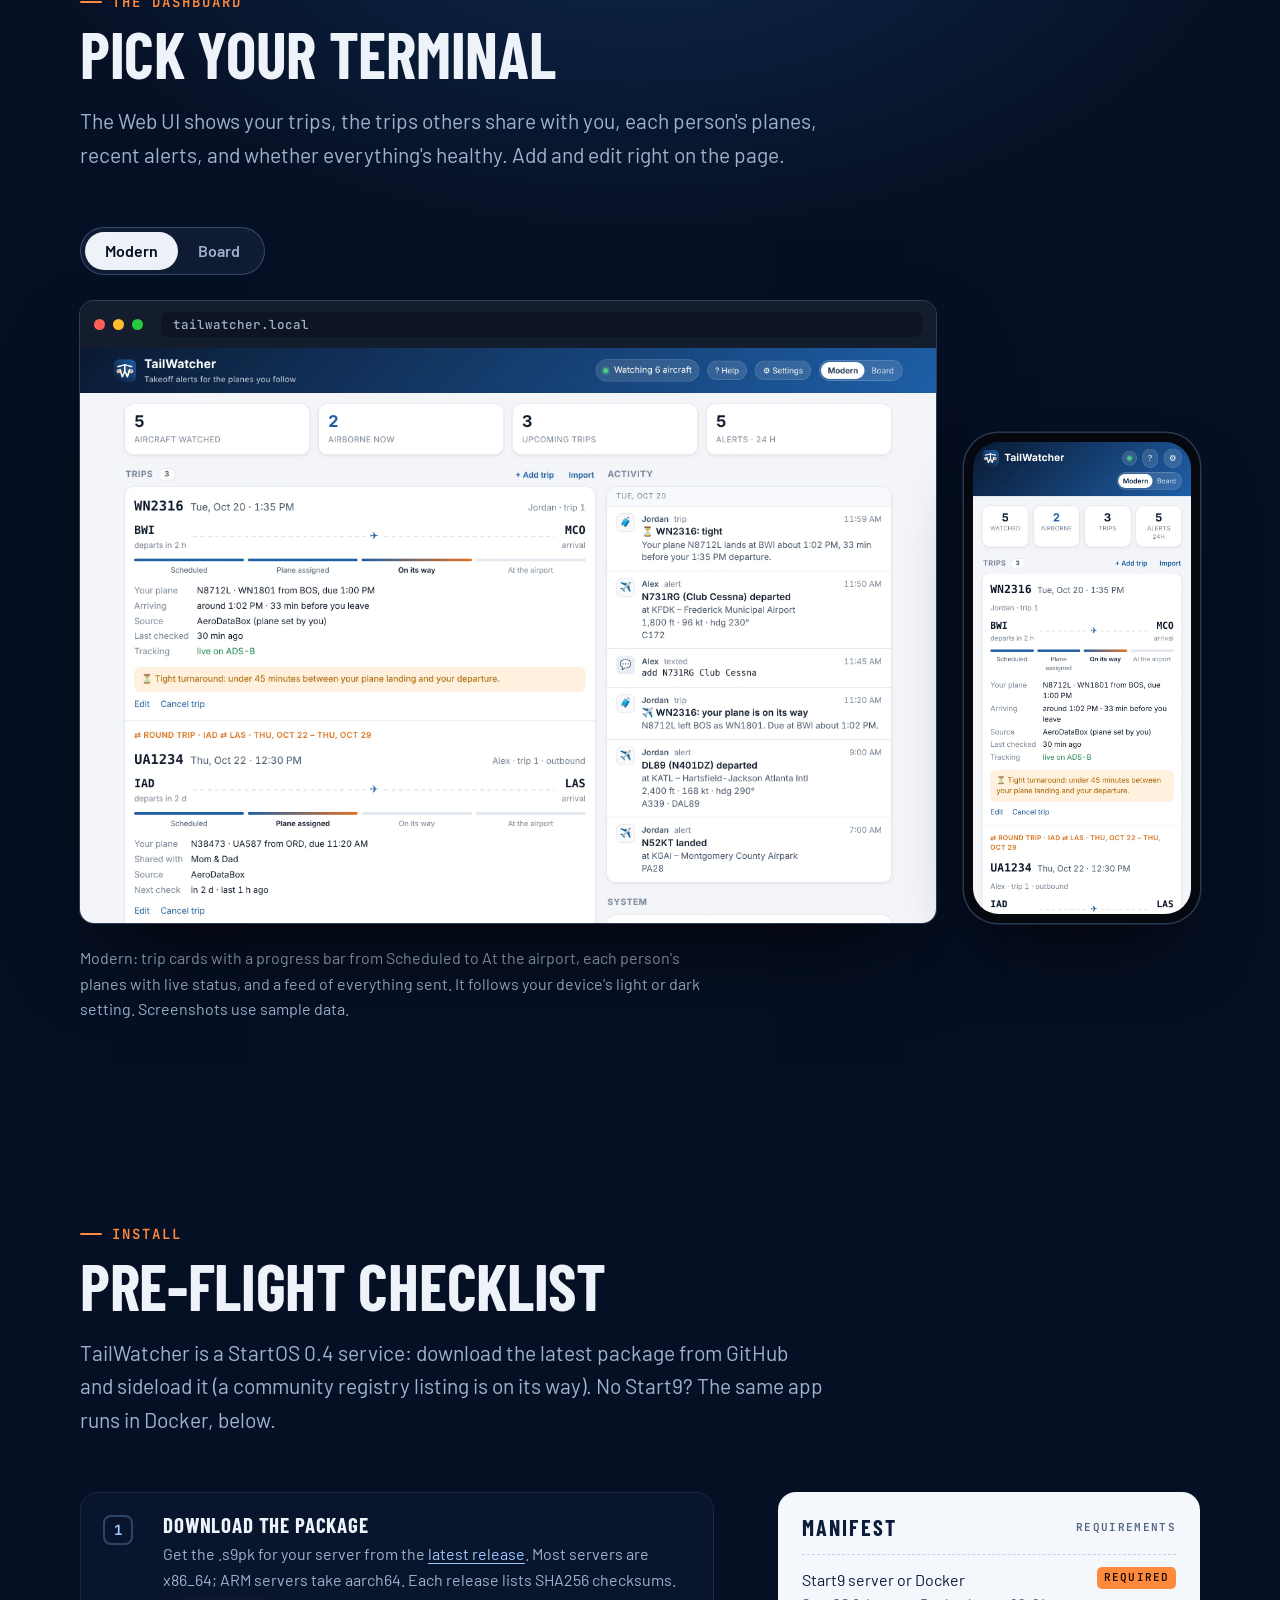
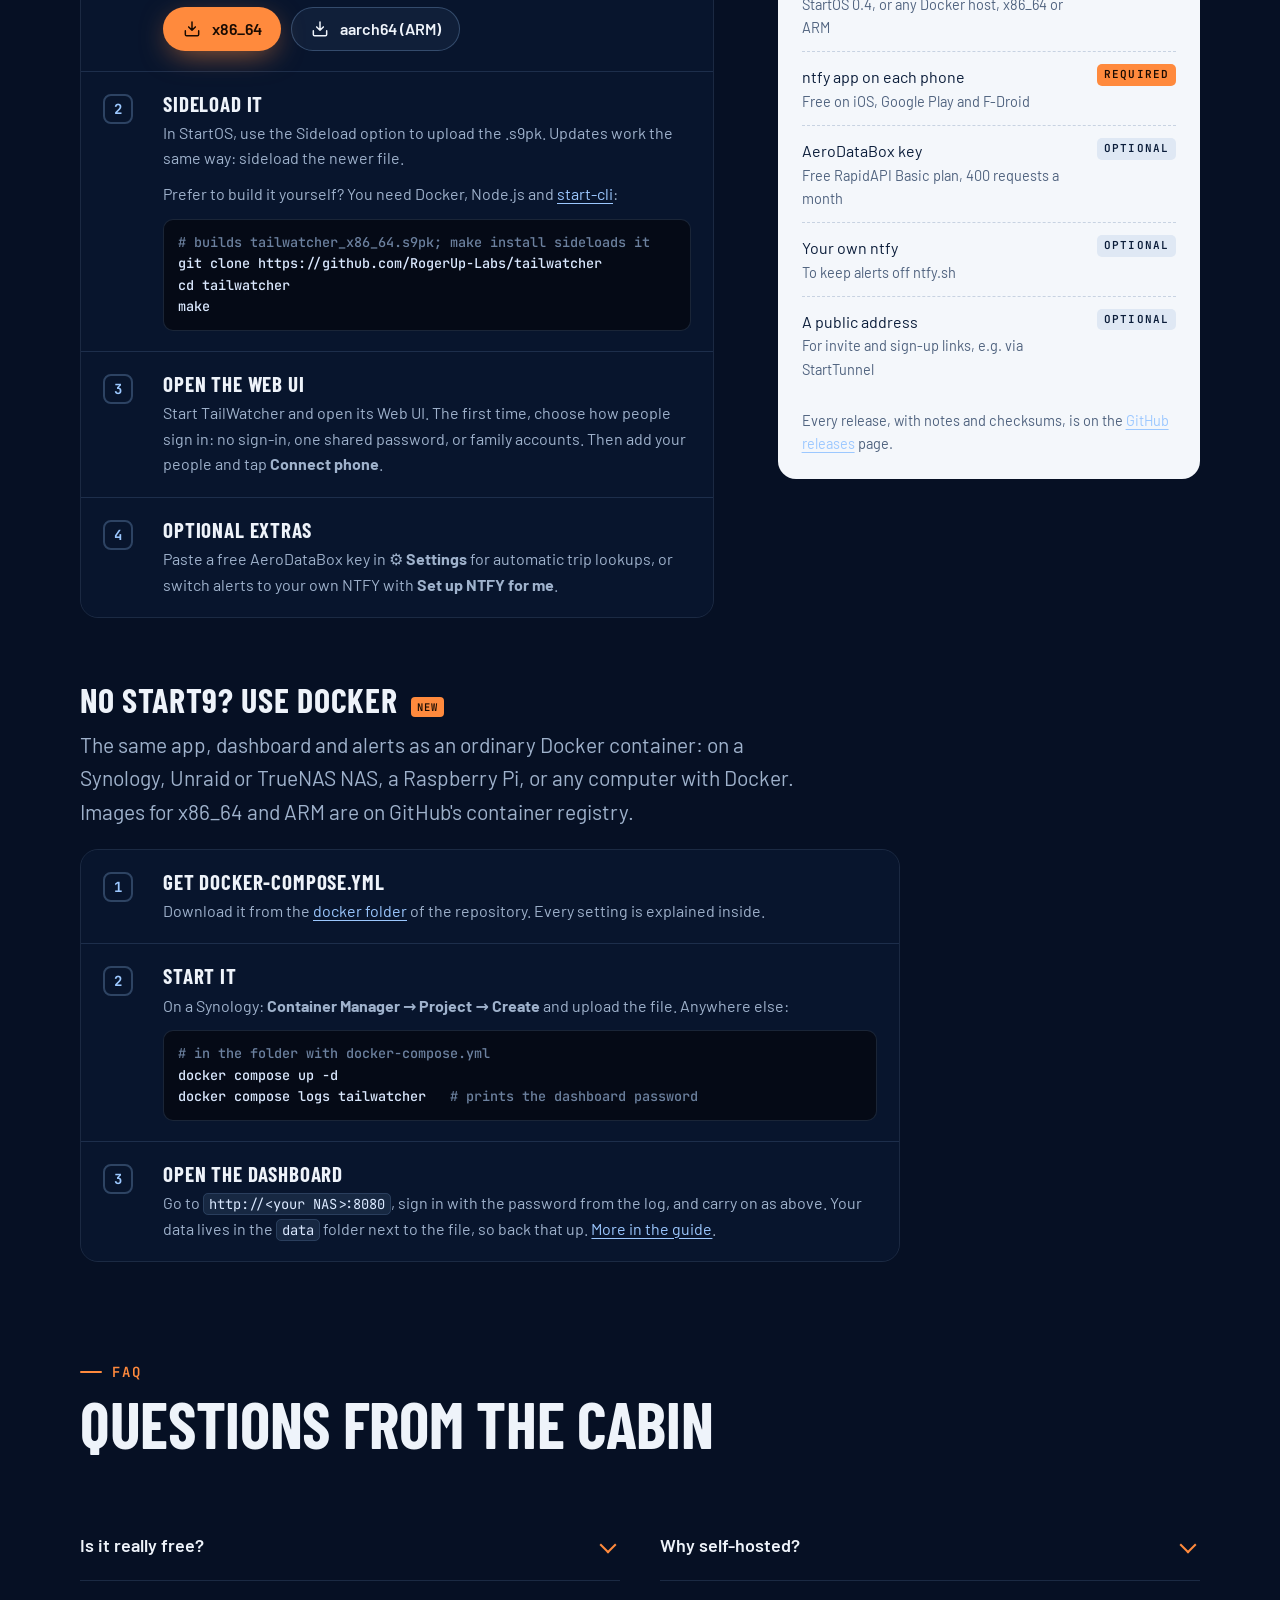
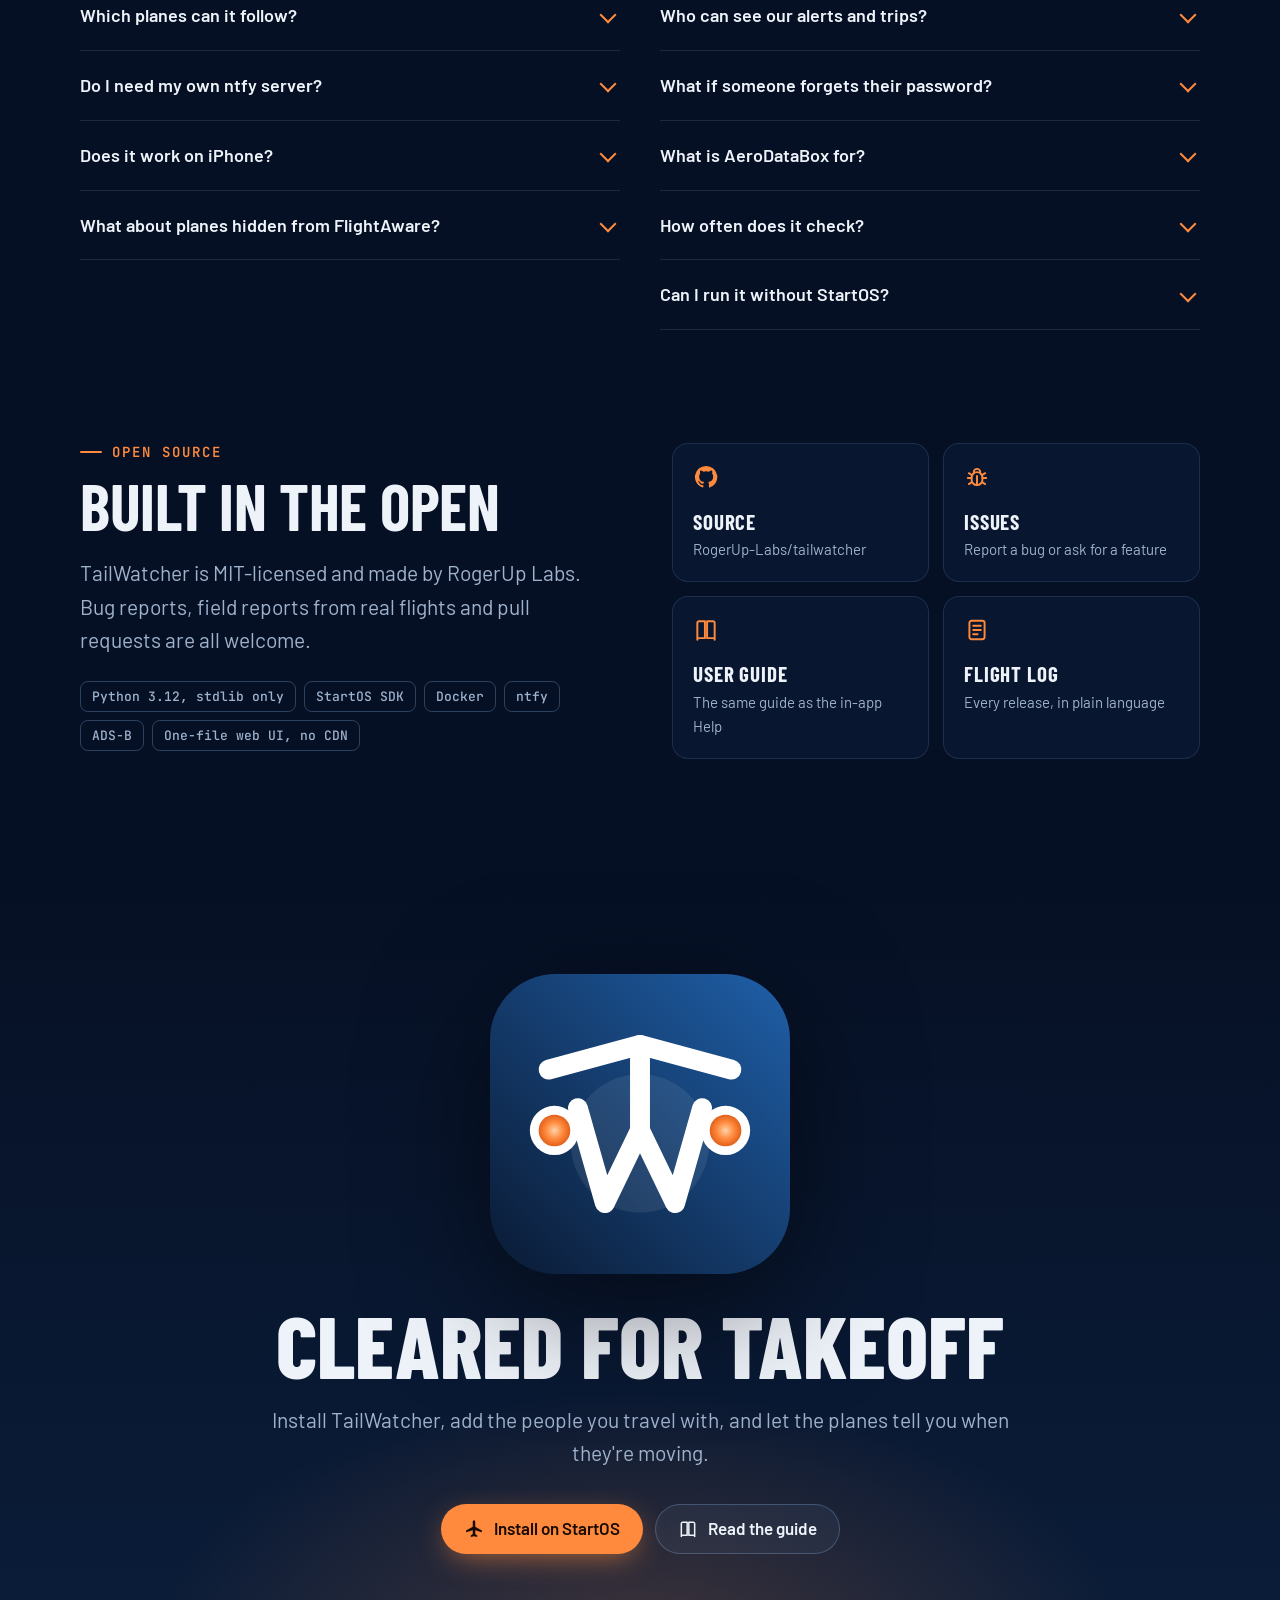
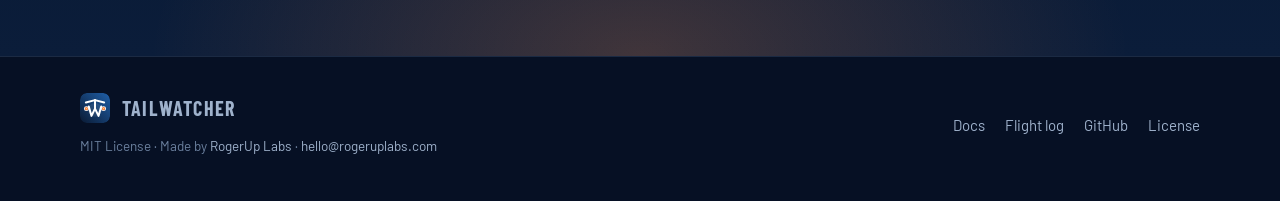
==== commit 3c297785: "Family accounts, Docker and 0.19-0.23 on the site Trips-first hero copy, a Family accounts section (" ====
--- a/index.html
+++ b/index.html
@@ -5,13 +5,13 @@
 <meta name="viewport" content="width=device-width, initial-scale=1, viewport-fit=cover">
 <title>TailWatcher</title>
 <meta name="claude:viewport-fit-sides" content="cover">
-<meta name="description" content="TailWatcher is a free, open-source StartOS app that sends a phone alert the moment a plane or flight you follow takes off, and tells you when the plane flying in for your trip is running late.">
+<meta name="description" content="TailWatcher is a free, open-source, self-hosted app for StartOS and Docker that keeps your family posted when you travel: departure and landing alerts, a heads-up when the plane flying in for your trip is running late, and takeoff alerts for any plane you follow.">
 <meta name="theme-color" content="#061024">
 <link rel="icon" href="icon.svg" type="image/svg+xml">
 <link rel="canonical" href="https://tailwatcher.org/">
 <meta property="og:type" content="website">
-<meta property="og:title" content="TailWatcher: takeoff alerts for the planes you follow">
-<meta property="og:description" content="Free, open-source and self-hosted on StartOS. Watch tail numbers and flights on free ADS-B feeds and get ntfy alerts on takeoff and landing.">
+<meta property="og:title" content="TailWatcher: travel updates for your family, from your own server">
+<meta property="og:description" content="Free, open-source and self-hosted on StartOS or Docker. Follow your trips and the planes you care about on free ADS-B feeds, share them with family, and get ntfy alerts on takeoff and landing.">
 <meta property="og:url" content="https://tailwatcher.org/">
 <meta property="og:image" content="https://tailwatcher.org/assets/img/og.png">
 <meta name="twitter:card" content="summary_large_image">
@@ -58,6 +58,7 @@
     <nav class="nav-links" id="nav-links" aria-label="Main">
       <a href="#features">Features</a>
       <a href="#trips">Trips</a>
+      <a href="#family">Family</a>
       <a href="#screens">Screens</a>
       <a href="#install">Install</a>
       <a href="docs.html">Docs</a>
@@ -92,15 +93,15 @@
           </g>
         </g>
       </svg>
-      <span class="eyebrow">Free &amp; open source · for StartOS</span>
+      <span class="eyebrow">Free &amp; open source · for StartOS and Docker</span>
       <h1 id="hero-title" style="margin-top:16px">Know the moment they're <span class="hot">wheels up.</span></h1>
-      <p class="lede">TailWatcher follows the planes and flights your household cares about on free, public ADS-B data, and pings everyone's phone through the ntfy app the moment one takes off. It also keeps an eye on the plane flying in for your next trip, so you hear it's running late before the gate agent tells you.</p>
+      <p class="lede">TailWatcher keeps your family posted when you travel. It watches the plane flying in for your next trip, so you hear it's running late before the gate agent tells you, and pings everyone's phone through the free ntfy app when your flight takes off and lands. It follows any plane or flight you care about the same way, on free, public ADS-B data.</p>
       <div class="cta-row">
         <a class="btn btn-hot" href="#install"><svg><use href="#i-plane"/></svg>Install on StartOS</a>
         <a class="btn btn-ghost" href="https://github.com/RogerUp-Labs/tailwatcher"><svg><use href="#i-github"/></svg>View the source</a>
       </div>
       <ul class="hero-facts" aria-label="At a glance">
-        <li>MIT licensed</li><li>No accounts</li><li>No subscription</li><li>Runs on your own server</li>
+        <li>MIT licensed</li><li>No cloud sign-up</li><li>No subscription</li><li>Runs on your own server</li>
       </ul>
     </div>
 
@@ -170,7 +171,7 @@
     <div class="sec-head">
       <span class="eyebrow">Features</span>
       <h2 class="h2" id="features-title">Everything on board</h2>
-      <p class="lede">TailWatcher started as "tell me when Dad's plane takes off". It now handles the whole trip, for everyone in the house, from one small app on your Start9.</p>
+      <p class="lede">TailWatcher started as "tell me when Dad's plane takes off". It now handles the whole trip, for everyone in the family, from one small app on your own server.</p>
     </div>
 
     <div class="passes">
@@ -199,7 +200,7 @@
         <div class="pass-body">
           <div class="route"><div class="code">YOU<small>flying</small></div><div class="path"><svg><use href="#i-plane"/></svg></div><div class="code">FAM<small>notified</small></div></div>
           <h3>Family in the loop</h3>
-          <p>Share a trip with <code>share 1 Mom &amp; Dad</code> and they get one note, then your departure and landing on the day. No app to learn: they tap one invite link to subscribe.</p>
+          <p>Tick their names under Share with, or text <code>share 1 Mom &amp; Dad</code>. They get one note, then your departure and landing on the day. With family accounts it's on their dashboard too.</p>
         </div>
         <div class="pass-stub"><div>Shared<b>2 people</b></div><div>Legs<b>Out + back</b></div><div class="hot">Alert<b>Landed</b></div></div>
       </article>
@@ -209,17 +210,18 @@
       <h3>Also on board</h3>
       <div class="feat-grid">
         <div class="feat"><div class="ic"><svg><use href="#i-loop"/></svg></div><div><h4>Round trips</h4><p>Enter the flight out and the flight home in one go: <code>inbound UA1234 11/14 return UA5678 11/21</code>.</p></div></div>
-        <div class="feat"><div class="ic"><svg><use href="#i-chain"/></svg></div><div><h4>Connecting flights <span class="tag-new">New</span></h4><p>Add a connection with <code>then</code> and hear how many minutes you'll have to make it.</p></div></div>
-        <div class="feat"><div class="ic"><svg><use href="#i-import"/></svg></div><div><h4>Import a trip <span class="tag-new">New</span></h4><p>Paste a booking confirmation, or drop in an .eml or .ics file, and the trip form fills itself in.</p></div></div>
+        <div class="feat"><div class="ic"><svg><use href="#i-chain"/></svg></div><div><h4>Connecting flights</h4><p>Add a connection with <code>then</code> and hear how many minutes you'll have to make it.</p></div></div>
+        <div class="feat"><div class="ic"><svg><use href="#i-import"/></svg></div><div><h4>Import a trip</h4><p>Paste a booking confirmation, or drop in an .eml or .ics file, and the trip form fills itself in.</p></div></div>
         <div class="feat"><div class="ic"><svg><use href="#i-chat"/></svg></div><div><h4>Text commands</h4><p>Everyone manages their own list by typing in their ntfy topic: <code>N12345</code>, <code>list</code>, <code>remove</code>.</p></div></div>
         <div class="feat"><div class="ic"><svg><use href="#i-search"/></svg></div><div><h4>Look up any plane</h4><p><code>info N12345</code> replies with the type, FAA owner city and state, engine, live position and a photo.</p></div></div>
         <div class="feat"><div class="ic"><svg><use href="#i-board"/></svg></div><div><h4>Dashboard, two looks</h4><p>A web dashboard for the whole house, in a clean Modern theme or a split-flap departures Board.</p></div></div>
-        <div class="feat"><div class="ic"><svg><use href="#i-pin"/></svg></div><div><h4>Where is it now <span class="tag-new">New</span></h4><p>Each plane shows roughly where it is, like "40 nm NE of Denver, CO", or Parked once it goes quiet.</p></div></div>
+        <div class="feat"><div class="ic"><svg><use href="#i-pin"/></svg></div><div><h4>Where is it now</h4><p>Each plane shows roughly where it is, like "40 nm NE of Denver, CO", or Parked once it goes quiet.</p></div></div>
         <div class="feat"><div class="ic"><svg><use href="#i-invite"/></svg></div><div><h4>Invite links</h4><p>Text someone a normal web link. It walks them through installing ntfy and subscribing in two taps.</p></div></div>
         <div class="feat"><div class="ic"><svg><use href="#i-clock"/></svg></div><div><h4>Renumbered flights</h4><p>When an airline renumbers or cancels your flight, TailWatcher notices and suggests the likely new number.</p></div></div>
-        <div class="feat"><div class="ic"><svg><use href="#i-people"/></svg></div><div><h4>One app, whole household</h4><p>Each person gets their own watcher, alert list, landing setting and priority. A plane two people follow is checked once.</p></div></div>
+        <div class="feat"><div class="ic"><svg><use href="#i-people"/></svg></div><div><h4>Family accounts <span class="tag-new">New</span></h4><p>Optional logins so each person has a private dashboard, shares trips with the others, and resets a forgotten password with a code in ntfy.</p></div></div>
+        <div class="feat"><div class="ic"><svg><use href="#i-bell"/></svg></div><div><h4>Planes in their own topic <span class="tag-new">New</span></h4><p>Plane-spotters can send tail and flight alerts to a separate ntfy topic, so the main one stays about trips.</p></div></div>
         <div class="feat"><div class="ic"><svg><use href="#i-antenna"/></svg></div><div><h4>Free, unfiltered ADS-B</h4><p>Community feeds adsb.fi and adsb.lol, polled in one batched request per cycle, with automatic fallback.</p></div></div>
-        <div class="feat"><div class="ic"><svg><use href="#i-server"/></svg></div><div><h4>Your server, your alerts</h4><p>Use public ntfy.sh with zero setup, or keep every alert on your own hardware with StartOS's NTFY.</p></div></div>
+        <div class="feat"><div class="ic"><svg><use href="#i-server"/></svg></div><div><h4>Start9 or Docker <span class="tag-new">New</span></h4><p>Runs on StartOS, or as a Docker container on a Synology, Unraid or TrueNAS NAS. Alerts use ntfy.sh with zero setup, or your own ntfy.</p></div></div>
       </div>
     </div>
   </div>
@@ -236,11 +238,11 @@
     <ol class="plan">
       <li>
         <div class="wpt"><svg viewBox="0 0 60 60" aria-hidden="true"><path d="M30 4 56 30 30 56 4 30z" fill="#0b1d3a" stroke="#9cc8ff" stroke-width="2"/></svg><b>1</b></div>
-        <div><span class="ident">WPT INSTL</span><h3>Install on StartOS</h3><p>Add TailWatcher to your Start9 server. It needs nothing else: no NTFY package, account or token.</p></div>
+        <div><span class="ident">WPT INSTL</span><h3>Install it</h3><p>Add TailWatcher to your Start9 server, or start it with Docker on a NAS. It needs nothing else: no NTFY server, account or token.</p></div>
       </li>
       <li>
         <div class="wpt"><svg viewBox="0 0 60 60" aria-hidden="true"><path d="M30 4 56 30 30 56 4 30z" fill="#0b1d3a" stroke="#9cc8ff" stroke-width="2"/></svg><b>2</b></div>
-        <div><span class="ident">WPT WATCH</span><h3>Add a watcher</h3><p>Open the dashboard and tap <b>+ Add watcher</b> for each person who wants alerts. A name is all it needs.</p></div>
+        <div><span class="ident">WPT WATCH</span><h3>Add your people</h3><p>Tap <b>+ Add watcher</b> for each person who wants alerts (a name is all it needs), or turn on family accounts and text them a sign-up link.</p></div>
       </li>
       <li>
         <div class="wpt"><svg viewBox="0 0 60 60" aria-hidden="true"><path d="M30 4 56 30 30 56 4 30z" fill="#0b1d3a" stroke="#9cc8ff" stroke-width="2"/></svg><b>3</b></div>
@@ -248,7 +250,7 @@
       </li>
       <li>
         <div class="wpt"><svg viewBox="0 0 60 60" aria-hidden="true"><path d="M30 4 56 30 30 56 4 30z" fill="#ff8a3d" stroke="#ffd2a8" stroke-width="2"/></svg><b>4</b></div>
-        <div><span class="ident">WPT WHEELS</span><h3>Wheels up</h3><p>Add a tail or flight number, from the dashboard or by texting it. The next takeoff lands on their lock screen.</p></div>
+        <div><span class="ident">WPT WHEELS</span><h3>Wheels up</h3><p>Add your next trip, or a tail or flight number, from the dashboard or by texting it. The next takeoff lands on their lock screen.</p></div>
       </li>
     </ol>
 
@@ -351,6 +353,41 @@
   </div>
 </section>
 
+<!-- ================= FAMILY ACCOUNTS ================= -->
+<section class="band" id="family" aria-labelledby="family-title">
+  <div class="wrap">
+    <div class="trip-grid">
+      <div class="trip-copy">
+        <span class="eyebrow">Family accounts <span class="tag-new">New</span></span>
+        <h2 class="h2" id="family-title">A dashboard for each of you</h2>
+        <p class="lede">Turn on family accounts and everyone signs in to their own TailWatcher: their trips, their planes, their alerts. One server for the whole family, and nobody sees where you're flying unless you share it.</p>
+        <ul class="trip-points">
+          <li><svg><use href="#i-check"/></svg><span><b>Trips stay private.</b> Each person sees only their own watchers and trips. Admins add people and reset passwords, but never see anyone else's trips.</span></li>
+          <li><svg><use href="#i-check"/></svg><span><b>Share a trip with a tap.</b> Tick a name under <b>Share with</b> and the trip appears under <b>Shared with me</b> on their dashboard, with your flight and where the plane flying in for it is. They get your departure and landing on the day.</span></li>
+          <li><svg><use href="#i-check"/></svg><span><b>Sign-up links.</b> Text someone a link. They pick their own username and password, get a watcher of their own, and are walked through getting alerts on their phone. Each link works once and expires.</span></li>
+          <li><svg><use href="#i-check"/></svg><span><b>Forgot your password?</b> No email needed: TailWatcher sends a 6-digit code to your alerts in the ntfy app. Type it with a new password and you're back in.</span></li>
+        </ul>
+      </div>
+
+      <div class="leg" aria-label="Example: adding a family member and sharing a trip">
+        <ol class="timeline">
+          <li class="tl"><time>09:12</time><div class="tl-card"><b>👥 Sign-up link for Grandma</b><span>Made on the People page and sent by text. It works once and expires in 7 days.</span></div></li>
+          <li class="tl"><time>09:20</time><div class="tl-card"><b>✅ Grandma signed up</b><span>She picked her own password, got her own watcher and connected her phone to the ntfy app.</span></div></li>
+          <li class="tl hot"><time>14:05</time><div class="tl-card"><b>📣 Alex shared a flight with you</b><span>UA1234, IAD → ORD, Friday 12:30 PM. It's on Grandma's dashboard under Shared with me.</span></div></li>
+          <li class="tl done"><time>15:48</time><div class="tl-card"><b>🛬 Alex landed at ORD</b><span>Sent in Grandma's own time zone, as every shared-trip alert is.</span></div></li>
+          <li class="tl"><time>19:30</time><div class="tl-card"><b>🔑 TailWatcher password reset</b><span>Your code is 482913. Type it on the sign-in page with a new password within 10 minutes.</span></div></li>
+        </ol>
+      </div>
+    </div>
+
+    <div class="extras">
+      <div class="extra"><h4>Off until you want it</h4><p>Most homes don't need logins. Pick no sign-in, one shared password, or family accounts at first setup, and change it any time in <b>⚙ Settings</b>.</p></div>
+      <div class="extra"><h4>Their own time zone</h4><p>Each person's alerts, replies and <code>until fri</code> use their own zone, so Grandma in Phoenix and you in Boston both read local times.</p></div>
+      <div class="extra"><h4>Look after someone</h4><p>One login can run several watchers, so a parent can keep a child's or grandparent's trips and alerts under their own account.</p></div>
+    </div>
+  </div>
+</section>
+
 <!-- ================= TEXT COMMANDS ================= -->
 <section class="band" id="commands" aria-labelledby="cmd-title">
   <div class="wrap">
@@ -394,7 +431,7 @@
     <div class="sec-head">
       <span class="eyebrow">The dashboard</span>
       <h2 class="h2" id="screens-title">Pick your terminal</h2>
-      <p class="lede">The Web UI shows every watcher, plane and trip in the house, recent alerts, and whether everything's healthy. Add and edit right on the page.</p>
+      <p class="lede">The Web UI shows your trips, the trips others share with you, each person's planes, recent alerts, and whether everything's healthy. Add and edit right on the page.</p>
     </div>
     <div class="tabs" role="tablist" aria-label="Dashboard theme">
       <button type="button" role="tab" id="tab-modern" data-theme-tab="modern" aria-selected="true" aria-controls="shots">Modern</button>
@@ -417,7 +454,7 @@
     <div class="sec-head">
       <span class="eyebrow">Install</span>
       <h2 class="h2" id="install-title">Pre-flight checklist</h2>
-      <p class="lede">TailWatcher is a StartOS 0.4 service. Download the latest package from GitHub and sideload it; a community registry listing is on its way.</p>
+      <p class="lede">TailWatcher is a StartOS 0.4 service: download the latest package from GitHub and sideload it (a community registry listing is on its way). No Start9? The same app runs in Docker, below.</p>
     </div>
     <div class="install-grid">
       <ol class="checklist">
@@ -429,20 +466,33 @@
 git clone https://github.com/RogerUp-Labs/tailwatcher
 cd tailwatcher
 make</code></pre></div></li>
-        <li><span class="box">3</span><div><h3>Open the Web UI</h3><p>Start TailWatcher, open its Web UI, add a watcher for each person and tap <b>Connect phone</b>.</p></div></li>
+        <li><span class="box">3</span><div><h3>Open the Web UI</h3><p>Start TailWatcher and open its Web UI. The first time, choose how people sign in: no sign-in, one shared password, or family accounts. Then add your people and tap <b>Connect phone</b>.</p></div></li>
         <li><span class="box">4</span><div><h3>Optional extras</h3><p>Paste a free AeroDataBox key in <b>⚙ Settings</b> for automatic trip lookups, or switch alerts to your own NTFY with <b>Set up NTFY for me</b>.</p></div></li>
       </ol>
       <aside class="needs" aria-labelledby="needs-title">
         <h3 id="needs-title">Manifest <span>REQUIREMENTS</span></h3>
         <ul>
-          <li><div>Start9 server<span>StartOS 0.4, x86_64 or ARM</span></div><em class="req">Required</em></li>
+          <li><div>Start9 server or Docker<span>StartOS 0.4, or any Docker host, x86_64 or ARM</span></div><em class="req">Required</em></li>
           <li><div>ntfy app on each phone<span>Free on iOS, Google Play and F-Droid</span></div><em class="req">Required</em></li>
           <li><div>AeroDataBox key<span>Free RapidAPI Basic plan, 400 requests a month</span></div><em>Optional</em></li>
-          <li><div>NTFY on StartOS<span>To keep alerts off ntfy.sh</span></div><em>Optional</em></li>
-          <li><div>A public address<span>For invite links, e.g. via StartTunnel</span></div><em>Optional</em></li>
+          <li><div>Your own ntfy<span>To keep alerts off ntfy.sh</span></div><em>Optional</em></li>
+          <li><div>A public address<span>For invite and sign-up links, e.g. via StartTunnel</span></div><em>Optional</em></li>
         </ul>
         <p class="store-note">Every release, with notes and checksums, is on the <a href="https://github.com/RogerUp-Labs/tailwatcher/releases">GitHub releases</a> page.</p>
       </aside>
+    </div>
+
+    <div class="docker-alt" id="docker">
+      <h3 class="docker-title">No Start9? Use Docker <span class="tag-new">New</span></h3>
+      <p class="lede">The same app, dashboard and alerts as an ordinary Docker container: on a Synology, Unraid or TrueNAS NAS, a Raspberry Pi, or any computer with Docker. Images for x86_64 and ARM are on GitHub's container registry.</p>
+      <ol class="checklist">
+        <li><span class="box">1</span><div><h3>Get docker-compose.yml</h3><p>Download it from the <a href="https://github.com/RogerUp-Labs/tailwatcher/tree/main/docker">docker folder</a> of the repository. Every setting is explained inside.</p></div></li>
+        <li><span class="box">2</span><div><h3>Start it</h3><p>On a Synology: <b>Container Manager → Project → Create</b> and upload the file. Anywhere else:</p>
+          <pre><code><span class="c"># in the folder with docker-compose.yml</span>
+docker compose up -d
+docker compose logs tailwatcher   <span class="c"># prints the dashboard password</span></code></pre></div></li>
+        <li><span class="box">3</span><div><h3>Open the dashboard</h3><p>Go to <code>http://&lt;your NAS&gt;:8080</code>, sign in with the password from the log, and carry on as above. Your data lives in the <code>data</code> folder next to the file, so back that up. <a href="docs.html#running-without-a-start9">More in the guide</a>.</p></div></li>
+      </ol>
     </div>
   </div>
 </section>
@@ -463,11 +513,12 @@
         <details><summary>What about planes hidden from FlightAware?</summary><p>The feeds TailWatcher uses are unfiltered, so planes in the FAA's LADD program still show up. Aircraft in the FAA's PIA privacy program broadcast a temporary address and can't be followed by tail number anywhere.</p></details>
       </div>
       <div>
-        <details><summary>Why StartOS?</summary><p>StartOS makes self-hosting a one-click affair, and a watcher that runs around the clock belongs on an always-on server, not a laptop. Your list of planes, trips and family members never leaves your house.</p></details>
-        <details><summary>Who can see our alerts and trips?</summary><p>Alerts reach only the phones subscribed to each person's topic. The dashboard is reachable on your home network and VPN, and you can turn on a password for it. Invite links expire and can be cancelled.</p></details>
+        <details><summary>Why self-hosted?</summary><p>A watcher that runs around the clock belongs on an always-on server, not a laptop, and StartOS makes that a one-click affair (a NAS with Docker works too). Your trips, planes and family members never leave your house.</p></details>
+        <details><summary>Who can see our alerts and trips?</summary><p>Alerts reach only the phones subscribed to each person's topic. The dashboard can have no sign-in, one shared password, or family accounts, where each person sees only their own trips and planes plus the trips shared with them. Admins never see anyone else's trips, though whoever runs the server can read its files. Invite and sign-up links expire and can be cancelled.</p></details>
+        <details><summary>What if someone forgets their password?</summary><p>They tap <b>Forgot your password?</b> on the sign-in page and TailWatcher sends a 6-digit code to their alerts in the ntfy app. No email address is involved. An admin can also set a new one on the People page, and the server owner can always reset the admin's.</p></details>
         <details><summary>What is AeroDataBox for?</summary><p>It's an optional flight-schedule API. With a key, <code>inbound UA1234 11/14</code> finds your departure time and the assigned plane by itself. Without one, you tell TailWatcher which plane it is, which your airline app usually shows.</p></details>
         <details><summary>How often does it check?</summary><p>Every 60 seconds by default, with every watched plane in a single batched request to stay well within the feeds' limits. If one feed says "too many requests", TailWatcher uses the other.</p></details>
-        <details><summary>Can I run it without StartOS?</summary><p>The watcher is plain Python 3.12 with no dependencies, so it can run anywhere, but the packaging, settings and setup flow are built for StartOS. Contributions for other platforms are welcome.</p></details>
+        <details><summary>Can I run it without StartOS?</summary><p>Yes. The same app ships as a Docker image, <code>ghcr.io/rogerup-labs/tailwatcher</code>, with a ready docker-compose.yml for Synology, Unraid, TrueNAS or any Docker host. See <a href="docs.html#running-without-a-start9">Running without a Start9</a>.</p></details>
       </div>
     </div>
   </div>
@@ -481,7 +532,7 @@
       <h2 class="h2" id="oss-title">Built in the open</h2>
       <p class="lede">TailWatcher is MIT-licensed and made by RogerUp Labs. Bug reports, field reports from real flights and pull requests are all welcome.</p>
       <ul class="stack-list" aria-label="Built with">
-        <li>Python 3.12, stdlib only</li><li>StartOS SDK</li><li>ntfy</li><li>ADS-B</li><li>One-file web UI, no CDN</li>
+        <li>Python 3.12, stdlib only</li><li>StartOS SDK</li><li>Docker</li><li>ntfy</li><li>ADS-B</li><li>One-file web UI, no CDN</li>
       </ul>
     </div>
     <div class="oss-cards">
@@ -498,7 +549,7 @@
   <div class="wrap">
     <img class="final-mark" src="assets/logo.svg" alt="" width="300" height="300" loading="lazy">
     <h2 id="final-title">Cleared for takeoff</h2>
-    <p class="lede">Install TailWatcher, add the people you fly with, and let the planes tell you when they're moving.</p>
+    <p class="lede">Install TailWatcher, add the people you travel with, and let the planes tell you when they're moving.</p>
     <div class="cta-row">
       <a class="btn btn-hot" href="#install"><svg><use href="#i-plane"/></svg>Install on StartOS</a>
       <a class="btn btn-ghost" href="docs.html"><svg><use href="#i-book"/></svg>Read the guide</a>
--- a/assets/site.css
+++ b/assets/site.css
@@ -398,6 +398,9 @@
 .dl-row .btn { min-height: 44px; font-size: 16px; padding: 0 18px; }
 .checklist pre .c { color: var(--faint); }
 .checklist pre code { white-space: pre; background: none; border: 0; padding: 0; font-size: inherit; color: inherit; }
+.docker-alt { margin-top: clamp(40px, 5vw, 64px); max-width: 820px; }
+.docker-title { font: 700 clamp(26px, 3vw, 34px)/1.05 var(--display); text-transform: uppercase; letter-spacing: .02em; }
+.docker-alt > .lede { margin: 10px 0 20px; }
 .needs { border-radius: 18px; padding: 24px; background: var(--paper); color: var(--paper-ink); }
 .needs h3 { font: 700 22px/1 var(--display); letter-spacing: .1em; text-transform: uppercase; display: flex; justify-content: space-between; align-items: center; gap: 10px; }
 .needs h3 span { font: 600 11px/1 var(--mono); letter-spacing: .12em; color: var(--paper-muted); }
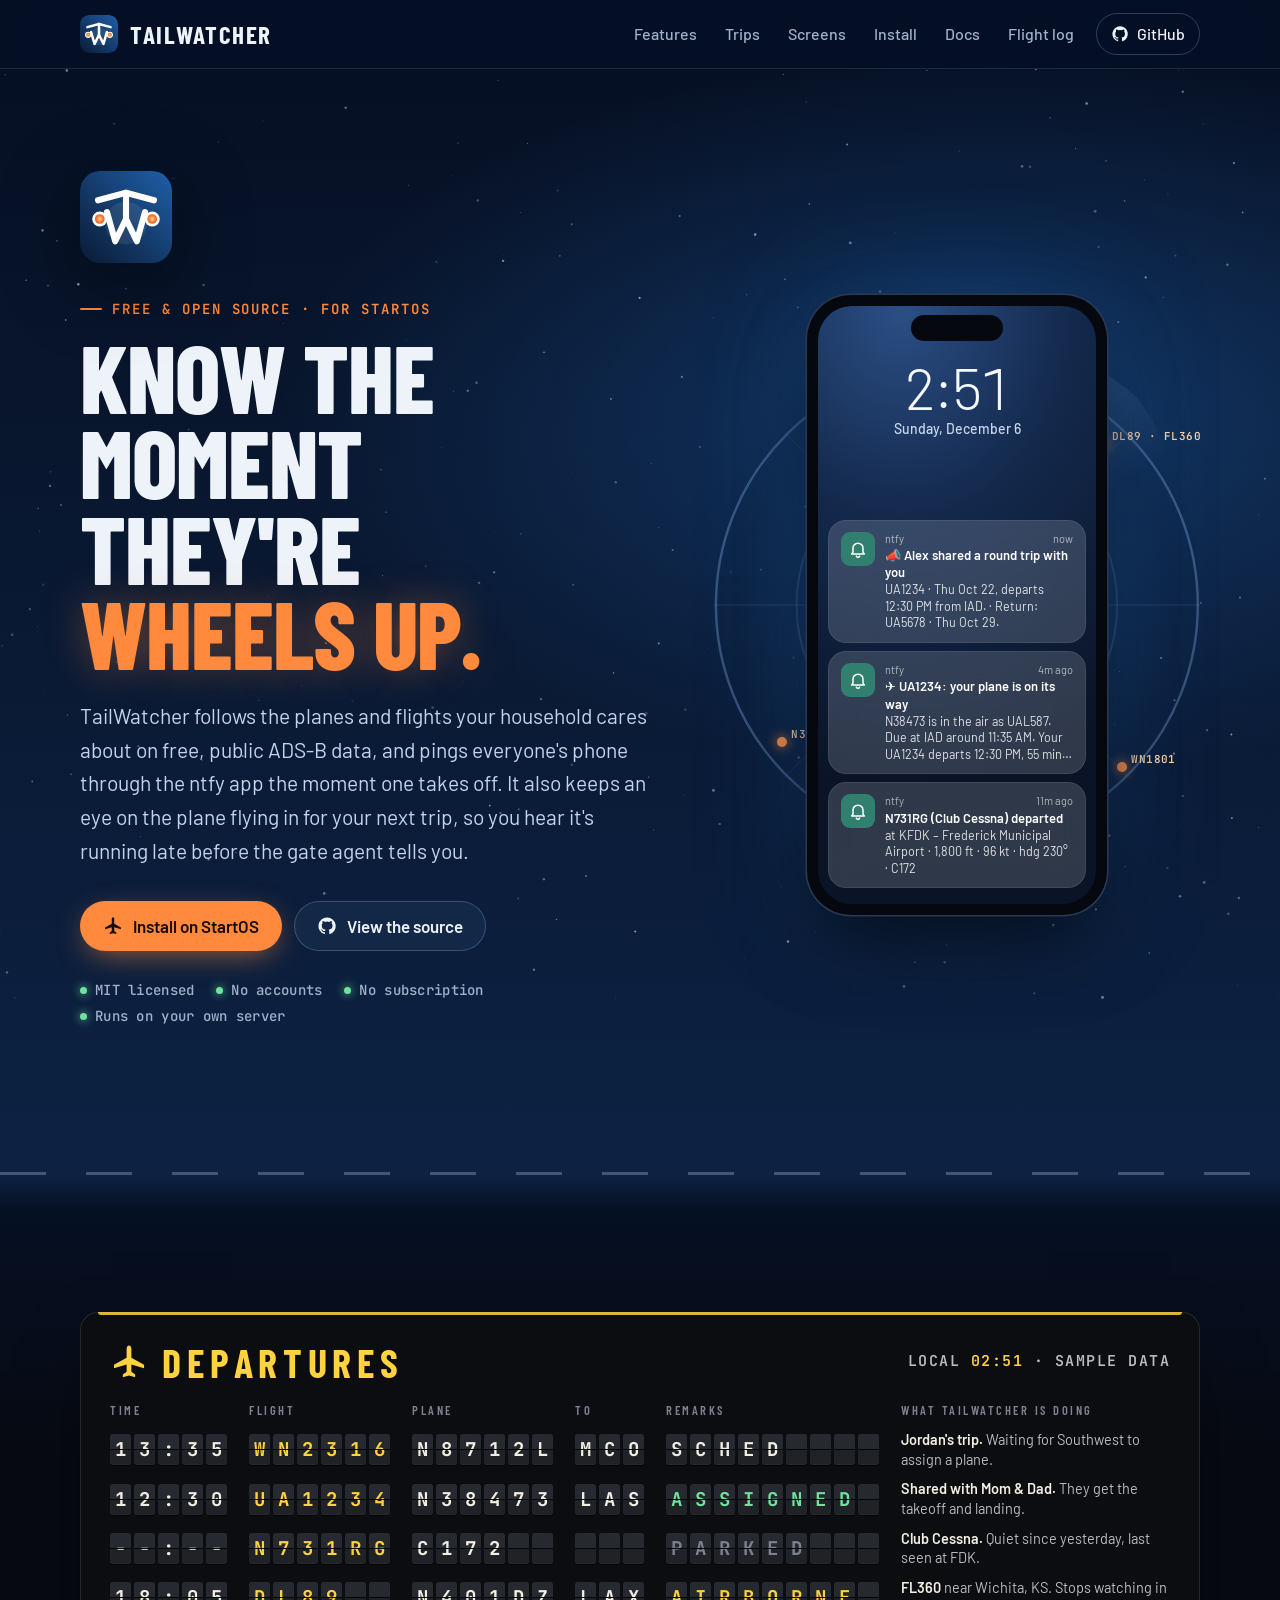
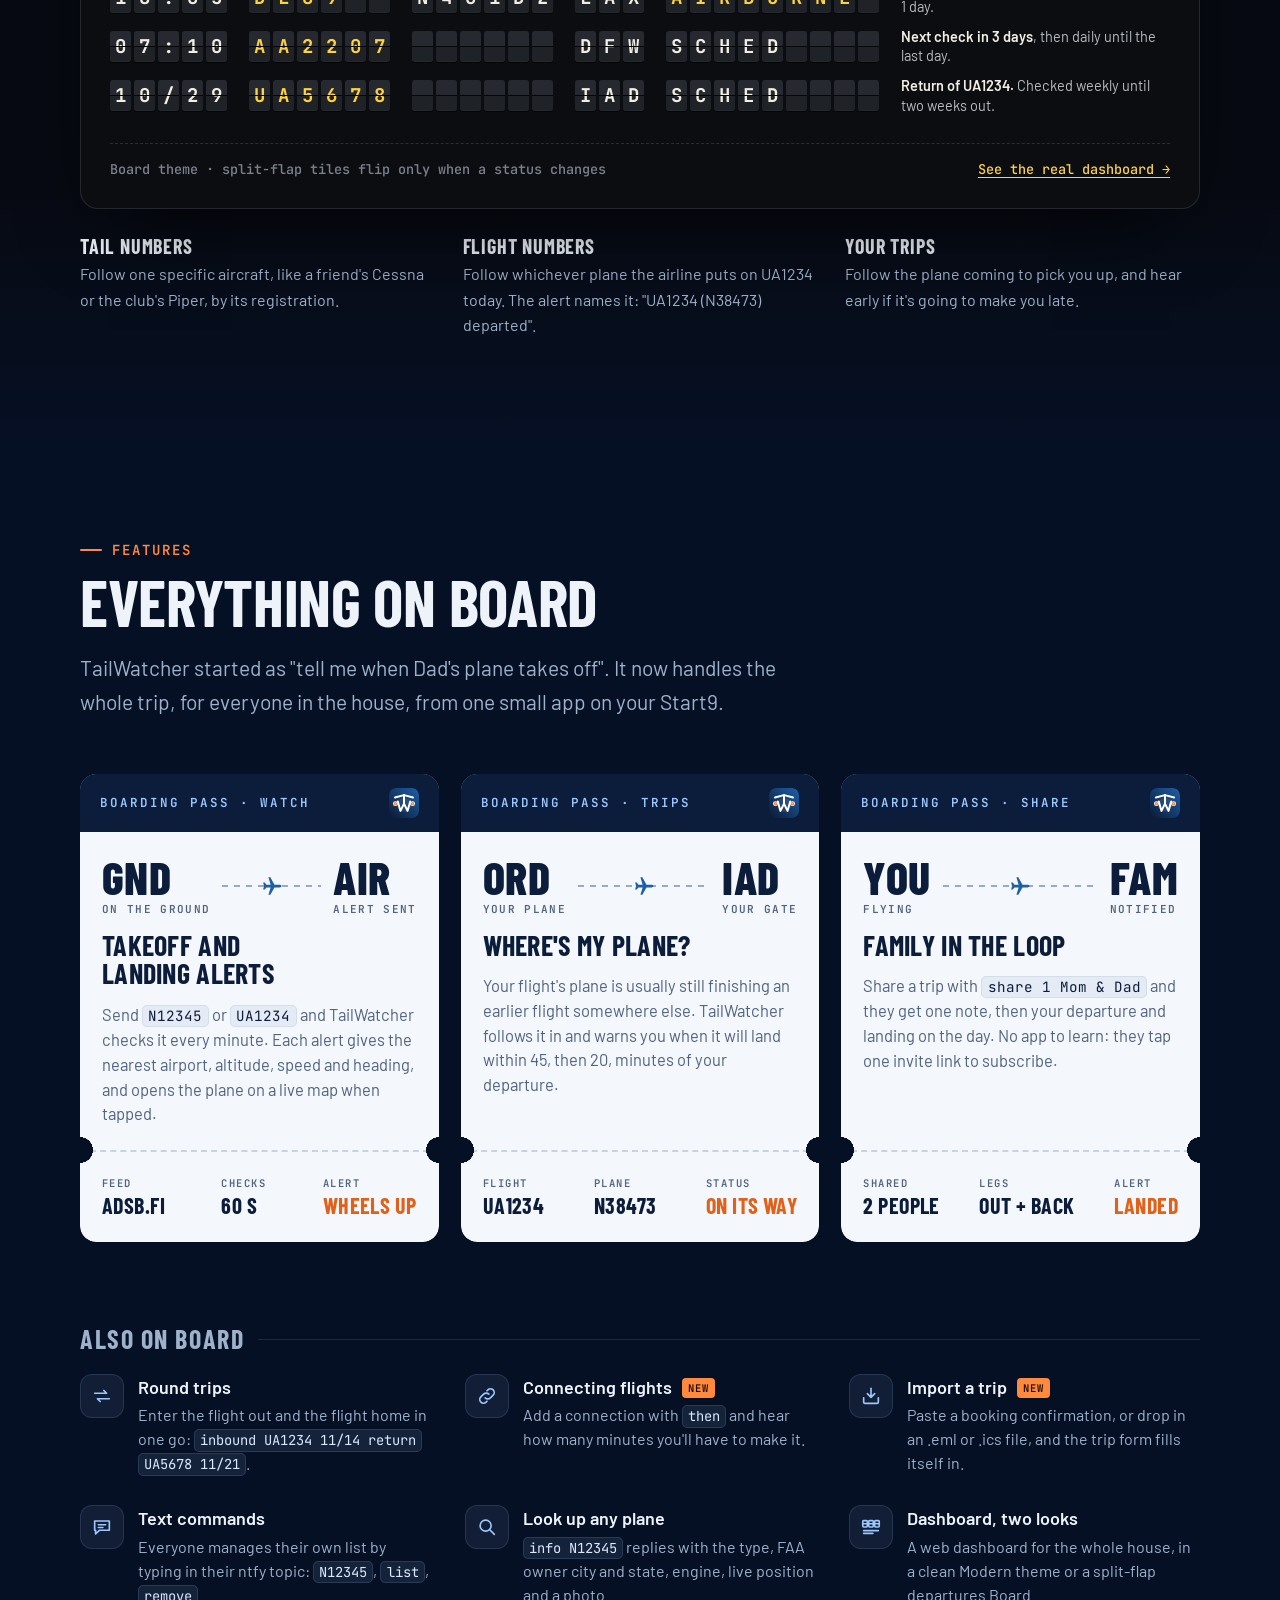
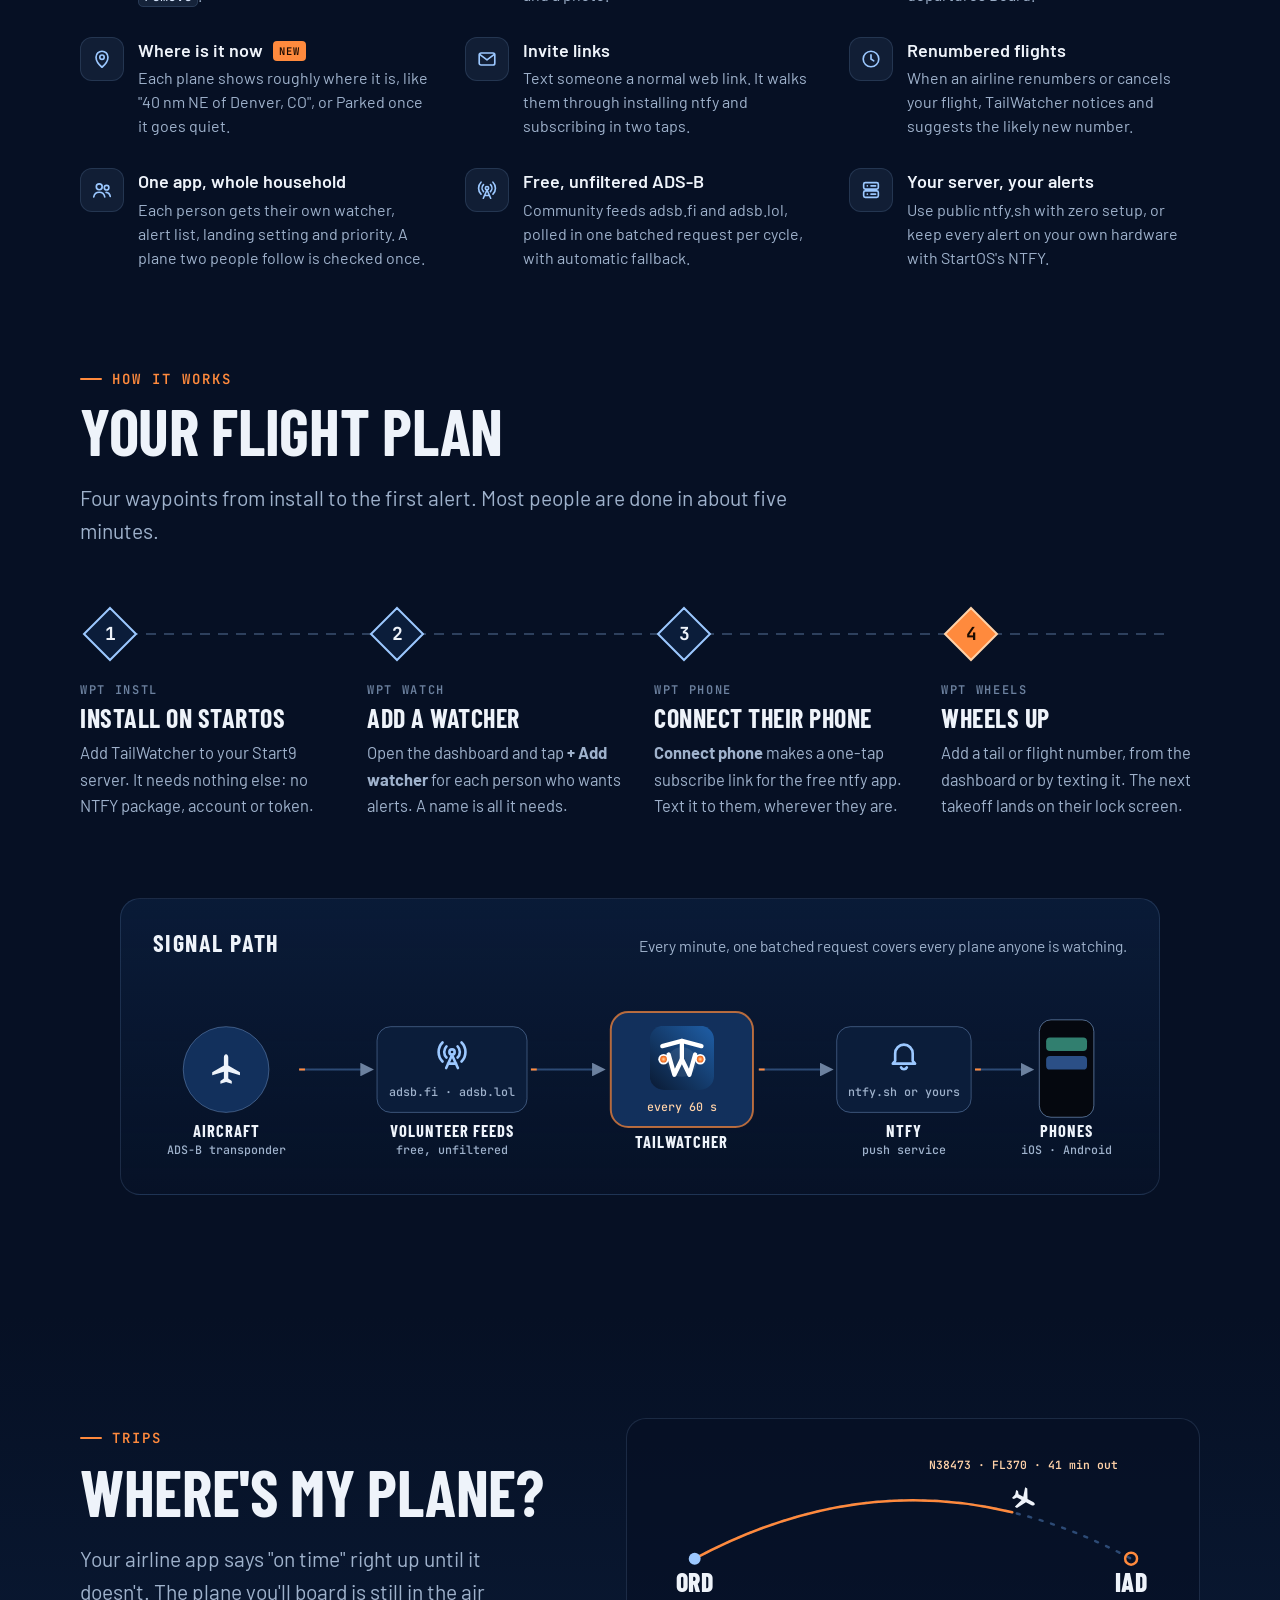
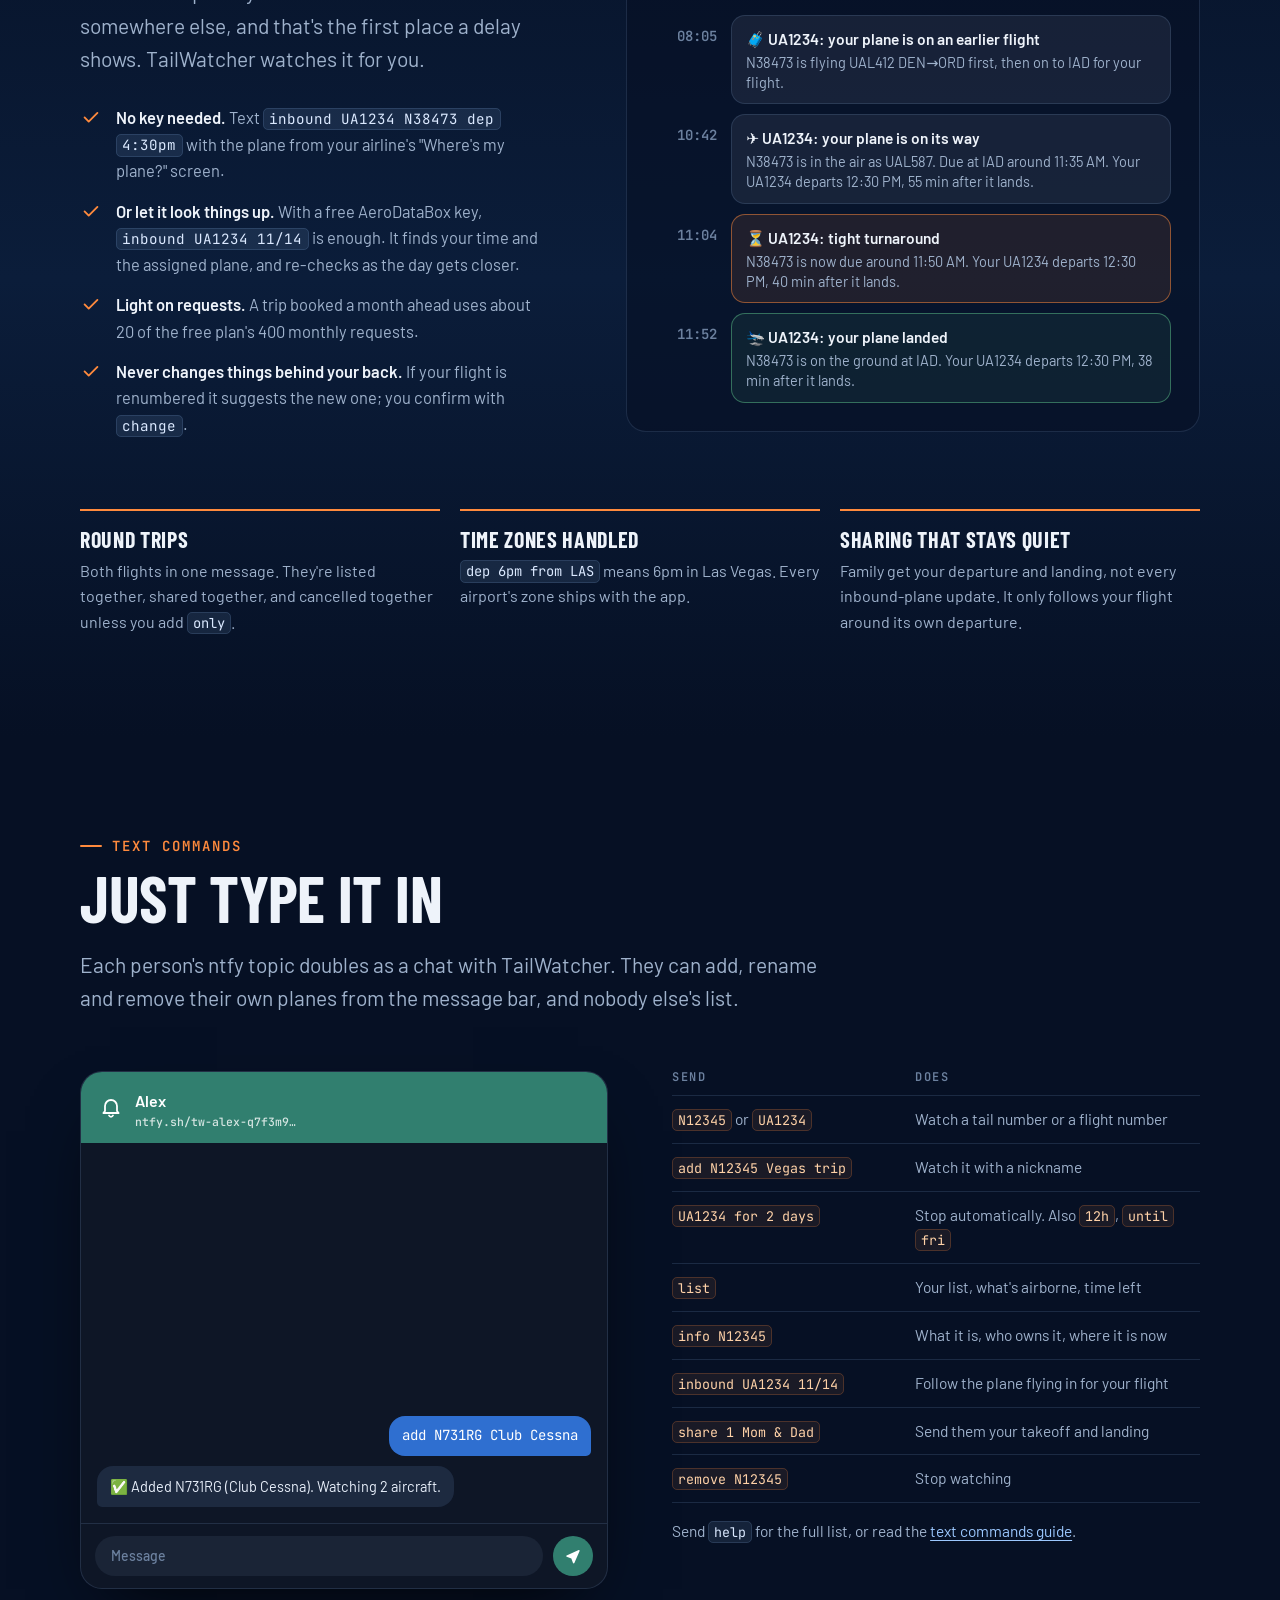
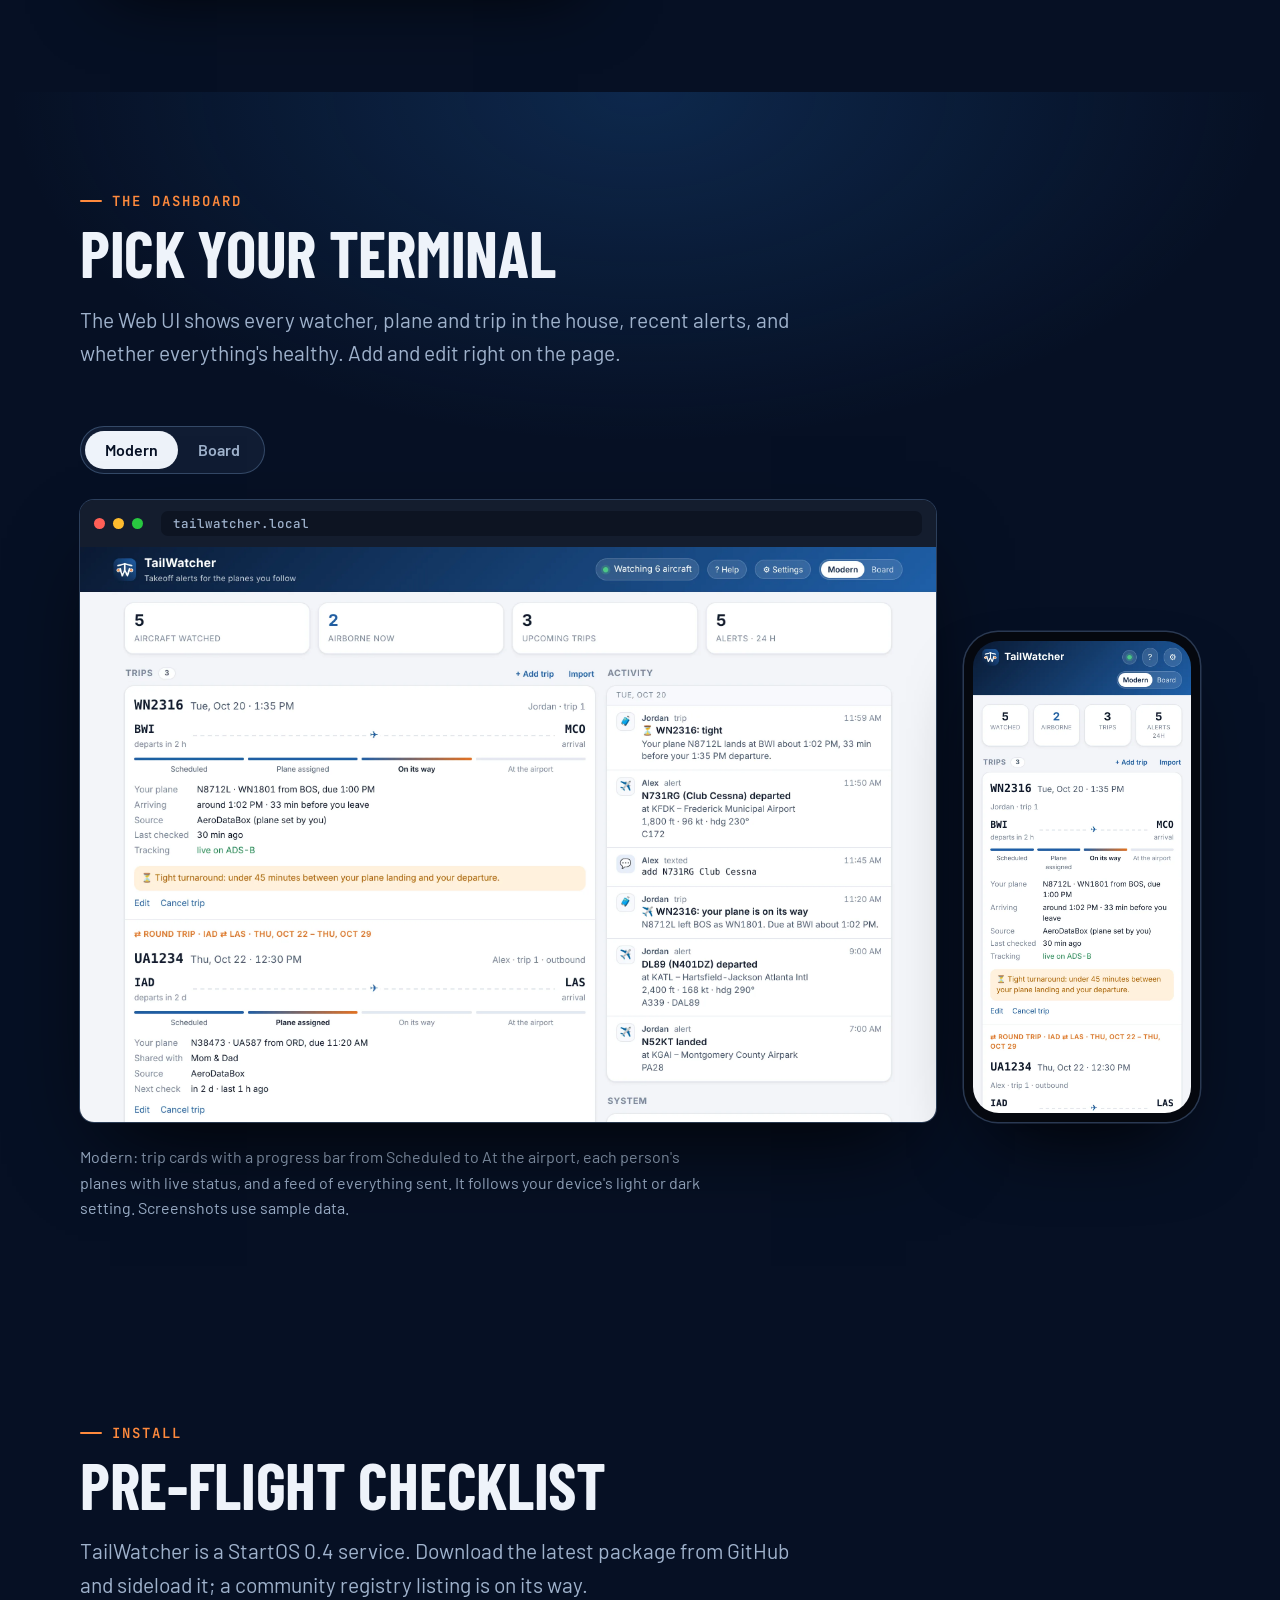
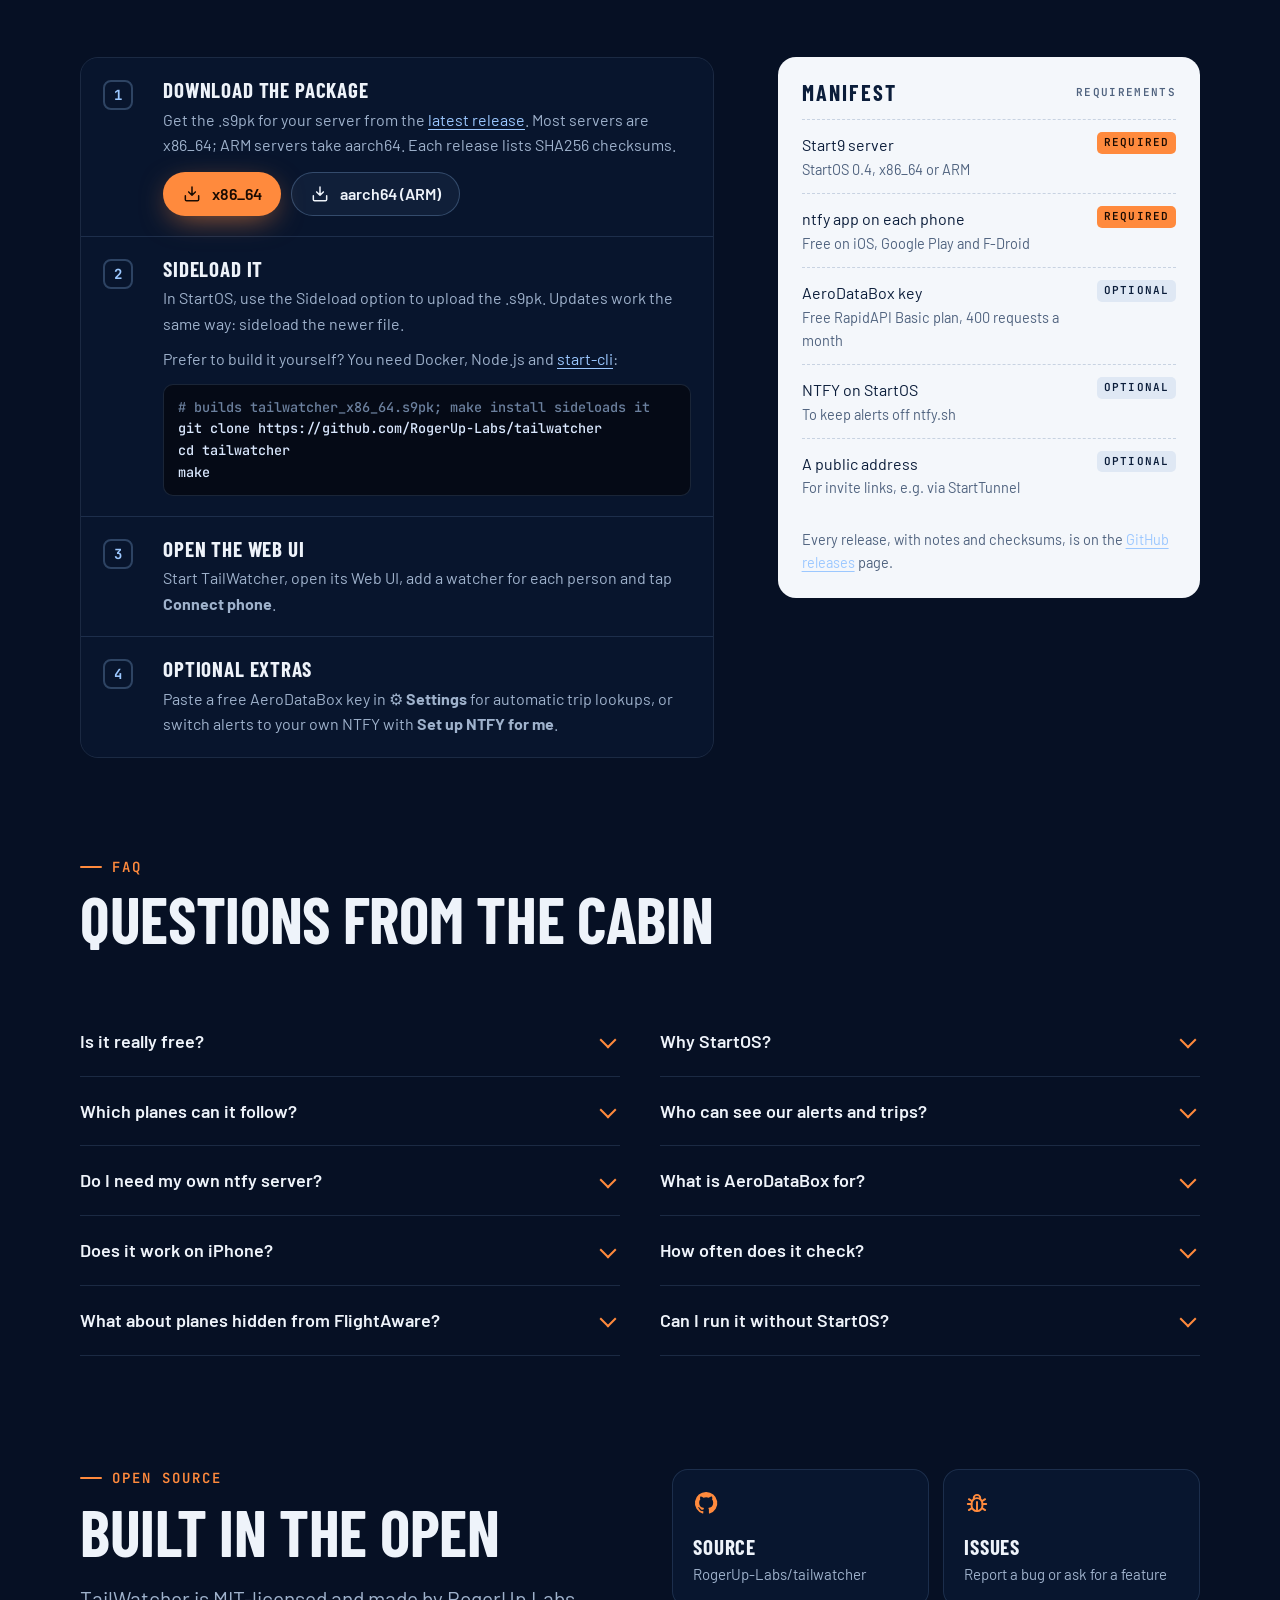
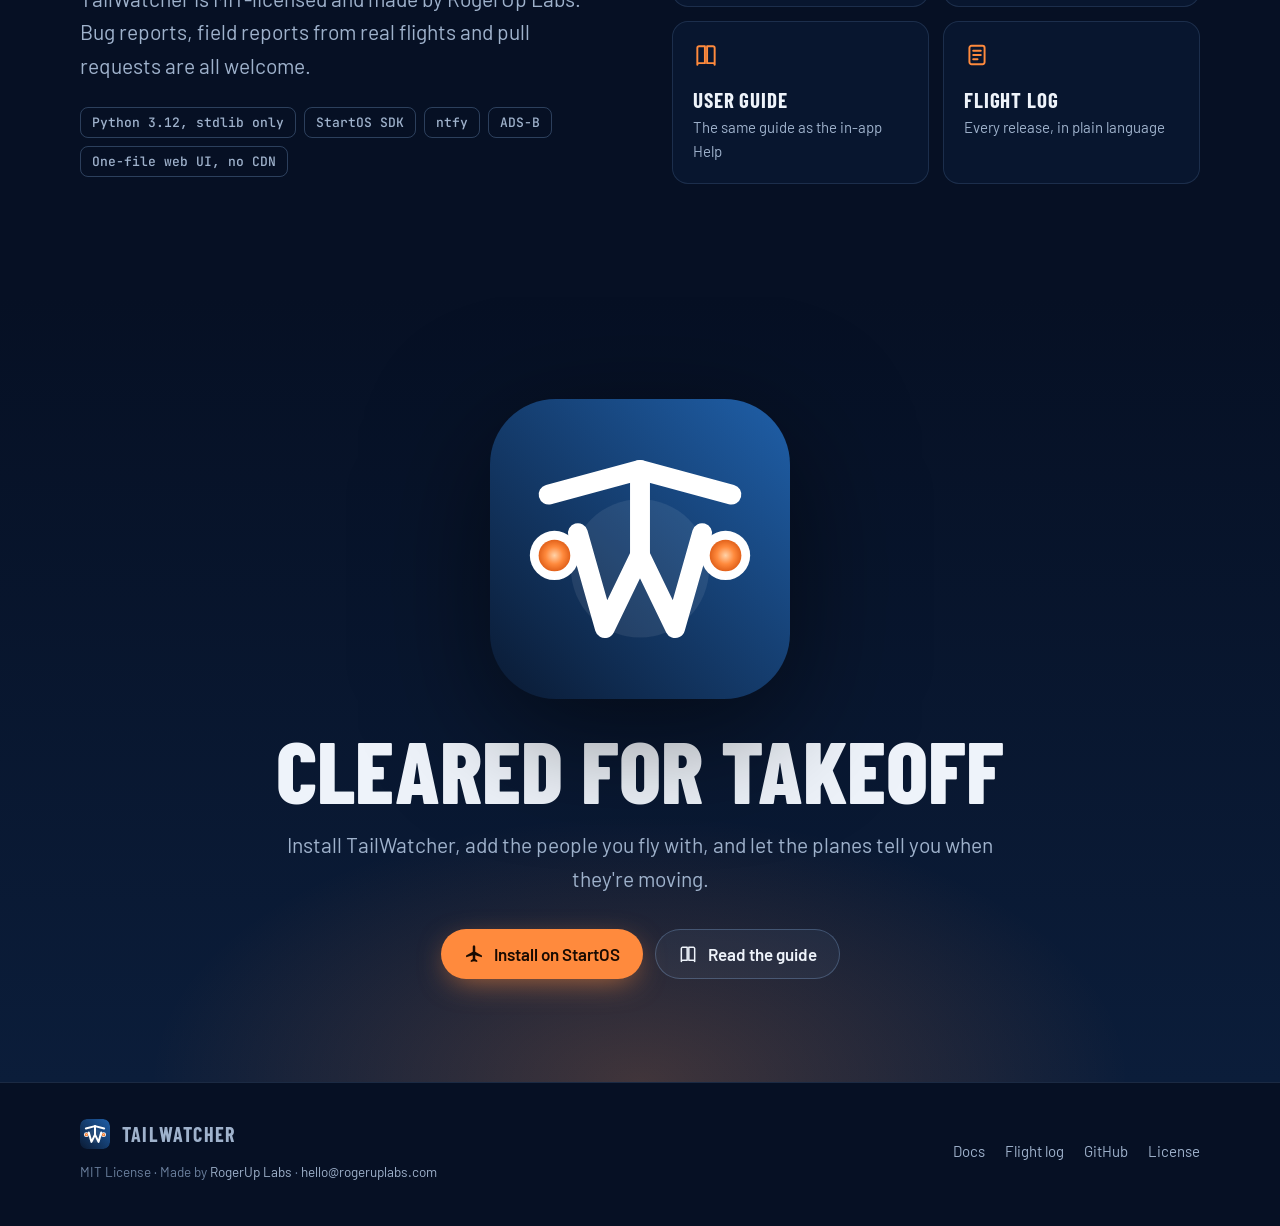
==== commit 832ef494: "Merge pull request #2 from RogerUp-Labs/claude/project-thread-5sjahm Point Install at the v0.18.0 re" ====
--- a/index.html
+++ b/index.html
@@ -5,13 +5,13 @@
 <meta name="viewport" content="width=device-width, initial-scale=1, viewport-fit=cover">
 <title>TailWatcher</title>
 <meta name="claude:viewport-fit-sides" content="cover">
-<meta name="description" content="TailWatcher is a free, open-source, self-hosted app for StartOS and Docker that keeps your family posted when you travel: departure and landing alerts, a heads-up when the plane flying in for your trip is running late, and takeoff alerts for any plane you follow.">
+<meta name="description" content="TailWatcher is a free, open-source StartOS app that sends a phone alert the moment a plane or flight you follow takes off, and tells you when the plane flying in for your trip is running late.">
 <meta name="theme-color" content="#061024">
 <link rel="icon" href="icon.svg" type="image/svg+xml">
 <link rel="canonical" href="https://tailwatcher.org/">
 <meta property="og:type" content="website">
-<meta property="og:title" content="TailWatcher: travel updates for your family, from your own server">
-<meta property="og:description" content="Free, open-source and self-hosted on StartOS or Docker. Follow your trips and the planes you care about on free ADS-B feeds, share them with family, and get ntfy alerts on takeoff and landing.">
+<meta property="og:title" content="TailWatcher: takeoff alerts for the planes you follow">
+<meta property="og:description" content="Free, open-source and self-hosted on StartOS. Watch tail numbers and flights on free ADS-B feeds and get ntfy alerts on takeoff and landing.">
 <meta property="og:url" content="https://tailwatcher.org/">
 <meta property="og:image" content="https://tailwatcher.org/assets/img/og.png">
 <meta name="twitter:card" content="summary_large_image">
@@ -58,7 +58,6 @@
     <nav class="nav-links" id="nav-links" aria-label="Main">
       <a href="#features">Features</a>
       <a href="#trips">Trips</a>
-      <a href="#family">Family</a>
       <a href="#screens">Screens</a>
       <a href="#install">Install</a>
       <a href="docs.html">Docs</a>
@@ -93,15 +92,15 @@
           </g>
         </g>
       </svg>
-      <span class="eyebrow">Free &amp; open source · for StartOS and Docker</span>
+      <span class="eyebrow">Free &amp; open source · for StartOS</span>
       <h1 id="hero-title" style="margin-top:16px">Know the moment they're <span class="hot">wheels up.</span></h1>
-      <p class="lede">TailWatcher keeps your family posted when you travel. It watches the plane flying in for your next trip, so you hear it's running late before the gate agent tells you, and pings everyone's phone through the free ntfy app when your flight takes off and lands. It follows any plane or flight you care about the same way, on free, public ADS-B data.</p>
+      <p class="lede">TailWatcher follows the planes and flights your household cares about on free, public ADS-B data, and pings everyone's phone through the ntfy app the moment one takes off. It also keeps an eye on the plane flying in for your next trip, so you hear it's running late before the gate agent tells you.</p>
       <div class="cta-row">
         <a class="btn btn-hot" href="#install"><svg><use href="#i-plane"/></svg>Install on StartOS</a>
         <a class="btn btn-ghost" href="https://github.com/RogerUp-Labs/tailwatcher"><svg><use href="#i-github"/></svg>View the source</a>
       </div>
       <ul class="hero-facts" aria-label="At a glance">
-        <li>MIT licensed</li><li>No cloud sign-up</li><li>No subscription</li><li>Runs on your own server</li>
+        <li>MIT licensed</li><li>No accounts</li><li>No subscription</li><li>Runs on your own server</li>
       </ul>
     </div>
 
@@ -171,7 +170,7 @@
     <div class="sec-head">
       <span class="eyebrow">Features</span>
       <h2 class="h2" id="features-title">Everything on board</h2>
-      <p class="lede">TailWatcher started as "tell me when Dad's plane takes off". It now handles the whole trip, for everyone in the family, from one small app on your own server.</p>
+      <p class="lede">TailWatcher started as "tell me when Dad's plane takes off". It now handles the whole trip, for everyone in the house, from one small app on your Start9.</p>
     </div>
 
     <div class="passes">
@@ -200,7 +199,7 @@
         <div class="pass-body">
           <div class="route"><div class="code">YOU<small>flying</small></div><div class="path"><svg><use href="#i-plane"/></svg></div><div class="code">FAM<small>notified</small></div></div>
           <h3>Family in the loop</h3>
-          <p>Tick their names under Share with, or text <code>share 1 Mom &amp; Dad</code>. They get one note, then your departure and landing on the day. With family accounts it's on their dashboard too.</p>
+          <p>Share a trip with <code>share 1 Mom &amp; Dad</code> and they get one note, then your departure and landing on the day. No app to learn: they tap one invite link to subscribe.</p>
         </div>
         <div class="pass-stub"><div>Shared<b>2 people</b></div><div>Legs<b>Out + back</b></div><div class="hot">Alert<b>Landed</b></div></div>
       </article>
@@ -210,18 +209,17 @@
       <h3>Also on board</h3>
       <div class="feat-grid">
         <div class="feat"><div class="ic"><svg><use href="#i-loop"/></svg></div><div><h4>Round trips</h4><p>Enter the flight out and the flight home in one go: <code>inbound UA1234 11/14 return UA5678 11/21</code>.</p></div></div>
-        <div class="feat"><div class="ic"><svg><use href="#i-chain"/></svg></div><div><h4>Connecting flights</h4><p>Add a connection with <code>then</code> and hear how many minutes you'll have to make it.</p></div></div>
-        <div class="feat"><div class="ic"><svg><use href="#i-import"/></svg></div><div><h4>Import a trip</h4><p>Paste a booking confirmation, or drop in an .eml or .ics file, and the trip form fills itself in.</p></div></div>
+        <div class="feat"><div class="ic"><svg><use href="#i-chain"/></svg></div><div><h4>Connecting flights <span class="tag-new">New</span></h4><p>Add a connection with <code>then</code> and hear how many minutes you'll have to make it.</p></div></div>
+        <div class="feat"><div class="ic"><svg><use href="#i-import"/></svg></div><div><h4>Import a trip <span class="tag-new">New</span></h4><p>Paste a booking confirmation, or drop in an .eml or .ics file, and the trip form fills itself in.</p></div></div>
         <div class="feat"><div class="ic"><svg><use href="#i-chat"/></svg></div><div><h4>Text commands</h4><p>Everyone manages their own list by typing in their ntfy topic: <code>N12345</code>, <code>list</code>, <code>remove</code>.</p></div></div>
         <div class="feat"><div class="ic"><svg><use href="#i-search"/></svg></div><div><h4>Look up any plane</h4><p><code>info N12345</code> replies with the type, FAA owner city and state, engine, live position and a photo.</p></div></div>
         <div class="feat"><div class="ic"><svg><use href="#i-board"/></svg></div><div><h4>Dashboard, two looks</h4><p>A web dashboard for the whole house, in a clean Modern theme or a split-flap departures Board.</p></div></div>
-        <div class="feat"><div class="ic"><svg><use href="#i-pin"/></svg></div><div><h4>Where is it now</h4><p>Each plane shows roughly where it is, like "40 nm NE of Denver, CO", or Parked once it goes quiet.</p></div></div>
+        <div class="feat"><div class="ic"><svg><use href="#i-pin"/></svg></div><div><h4>Where is it now <span class="tag-new">New</span></h4><p>Each plane shows roughly where it is, like "40 nm NE of Denver, CO", or Parked once it goes quiet.</p></div></div>
         <div class="feat"><div class="ic"><svg><use href="#i-invite"/></svg></div><div><h4>Invite links</h4><p>Text someone a normal web link. It walks them through installing ntfy and subscribing in two taps.</p></div></div>
         <div class="feat"><div class="ic"><svg><use href="#i-clock"/></svg></div><div><h4>Renumbered flights</h4><p>When an airline renumbers or cancels your flight, TailWatcher notices and suggests the likely new number.</p></div></div>
-        <div class="feat"><div class="ic"><svg><use href="#i-people"/></svg></div><div><h4>Family accounts <span class="tag-new">New</span></h4><p>Optional logins so each person has a private dashboard, shares trips with the others, and resets a forgotten password with a code in ntfy.</p></div></div>
-        <div class="feat"><div class="ic"><svg><use href="#i-bell"/></svg></div><div><h4>Planes in their own topic <span class="tag-new">New</span></h4><p>Plane-spotters can send tail and flight alerts to a separate ntfy topic, so the main one stays about trips.</p></div></div>
+        <div class="feat"><div class="ic"><svg><use href="#i-people"/></svg></div><div><h4>One app, whole household</h4><p>Each person gets their own watcher, alert list, landing setting and priority. A plane two people follow is checked once.</p></div></div>
         <div class="feat"><div class="ic"><svg><use href="#i-antenna"/></svg></div><div><h4>Free, unfiltered ADS-B</h4><p>Community feeds adsb.fi and adsb.lol, polled in one batched request per cycle, with automatic fallback.</p></div></div>
-        <div class="feat"><div class="ic"><svg><use href="#i-server"/></svg></div><div><h4>Start9 or Docker <span class="tag-new">New</span></h4><p>Runs on StartOS, or as a Docker container on a Synology, Unraid or TrueNAS NAS. Alerts use ntfy.sh with zero setup, or your own ntfy.</p></div></div>
+        <div class="feat"><div class="ic"><svg><use href="#i-server"/></svg></div><div><h4>Your server, your alerts</h4><p>Use public ntfy.sh with zero setup, or keep every alert on your own hardware with StartOS's NTFY.</p></div></div>
       </div>
     </div>
   </div>
@@ -238,11 +236,11 @@
     <ol class="plan">
       <li>
         <div class="wpt"><svg viewBox="0 0 60 60" aria-hidden="true"><path d="M30 4 56 30 30 56 4 30z" fill="#0b1d3a" stroke="#9cc8ff" stroke-width="2"/></svg><b>1</b></div>
-        <div><span class="ident">WPT INSTL</span><h3>Install it</h3><p>Add TailWatcher to your Start9 server, or start it with Docker on a NAS. It needs nothing else: no NTFY server, account or token.</p></div>
+        <div><span class="ident">WPT INSTL</span><h3>Install on StartOS</h3><p>Add TailWatcher to your Start9 server. It needs nothing else: no NTFY package, account or token.</p></div>
       </li>
       <li>
         <div class="wpt"><svg viewBox="0 0 60 60" aria-hidden="true"><path d="M30 4 56 30 30 56 4 30z" fill="#0b1d3a" stroke="#9cc8ff" stroke-width="2"/></svg><b>2</b></div>
-        <div><span class="ident">WPT WATCH</span><h3>Add your people</h3><p>Tap <b>+ Add watcher</b> for each person who wants alerts (a name is all it needs), or turn on family accounts and text them a sign-up link.</p></div>
+        <div><span class="ident">WPT WATCH</span><h3>Add a watcher</h3><p>Open the dashboard and tap <b>+ Add watcher</b> for each person who wants alerts. A name is all it needs.</p></div>
       </li>
       <li>
         <div class="wpt"><svg viewBox="0 0 60 60" aria-hidden="true"><path d="M30 4 56 30 30 56 4 30z" fill="#0b1d3a" stroke="#9cc8ff" stroke-width="2"/></svg><b>3</b></div>
@@ -250,7 +248,7 @@
       </li>
       <li>
         <div class="wpt"><svg viewBox="0 0 60 60" aria-hidden="true"><path d="M30 4 56 30 30 56 4 30z" fill="#ff8a3d" stroke="#ffd2a8" stroke-width="2"/></svg><b>4</b></div>
-        <div><span class="ident">WPT WHEELS</span><h3>Wheels up</h3><p>Add your next trip, or a tail or flight number, from the dashboard or by texting it. The next takeoff lands on their lock screen.</p></div>
+        <div><span class="ident">WPT WHEELS</span><h3>Wheels up</h3><p>Add a tail or flight number, from the dashboard or by texting it. The next takeoff lands on their lock screen.</p></div>
       </li>
     </ol>
 
@@ -353,41 +351,6 @@
   </div>
 </section>
 
-<!-- ================= FAMILY ACCOUNTS ================= -->
-<section class="band" id="family" aria-labelledby="family-title">
-  <div class="wrap">
-    <div class="trip-grid">
-      <div class="trip-copy">
-        <span class="eyebrow">Family accounts <span class="tag-new">New</span></span>
-        <h2 class="h2" id="family-title">A dashboard for each of you</h2>
-        <p class="lede">Turn on family accounts and everyone signs in to their own TailWatcher: their trips, their planes, their alerts. One server for the whole family, and nobody sees where you're flying unless you share it.</p>
-        <ul class="trip-points">
-          <li><svg><use href="#i-check"/></svg><span><b>Trips stay private.</b> Each person sees only their own watchers and trips. Admins add people and reset passwords, but never see anyone else's trips.</span></li>
-          <li><svg><use href="#i-check"/></svg><span><b>Share a trip with a tap.</b> Tick a name under <b>Share with</b> and the trip appears under <b>Shared with me</b> on their dashboard, with your flight and where the plane flying in for it is. They get your departure and landing on the day.</span></li>
-          <li><svg><use href="#i-check"/></svg><span><b>Sign-up links.</b> Text someone a link. They pick their own username and password, get a watcher of their own, and are walked through getting alerts on their phone. Each link works once and expires.</span></li>
-          <li><svg><use href="#i-check"/></svg><span><b>Forgot your password?</b> No email needed: TailWatcher sends a 6-digit code to your alerts in the ntfy app. Type it with a new password and you're back in.</span></li>
-        </ul>
-      </div>
-
-      <div class="leg" aria-label="Example: adding a family member and sharing a trip">
-        <ol class="timeline">
-          <li class="tl"><time>09:12</time><div class="tl-card"><b>👥 Sign-up link for Grandma</b><span>Made on the People page and sent by text. It works once and expires in 7 days.</span></div></li>
-          <li class="tl"><time>09:20</time><div class="tl-card"><b>✅ Grandma signed up</b><span>She picked her own password, got her own watcher and connected her phone to the ntfy app.</span></div></li>
-          <li class="tl hot"><time>14:05</time><div class="tl-card"><b>📣 Alex shared a flight with you</b><span>UA1234, IAD → ORD, Friday 12:30 PM. It's on Grandma's dashboard under Shared with me.</span></div></li>
-          <li class="tl done"><time>15:48</time><div class="tl-card"><b>🛬 Alex landed at ORD</b><span>Sent in Grandma's own time zone, as every shared-trip alert is.</span></div></li>
-          <li class="tl"><time>19:30</time><div class="tl-card"><b>🔑 TailWatcher password reset</b><span>Your code is 482913. Type it on the sign-in page with a new password within 10 minutes.</span></div></li>
-        </ol>
-      </div>
-    </div>
-
-    <div class="extras">
-      <div class="extra"><h4>Off until you want it</h4><p>Most homes don't need logins. Pick no sign-in, one shared password, or family accounts at first setup, and change it any time in <b>⚙ Settings</b>.</p></div>
-      <div class="extra"><h4>Their own time zone</h4><p>Each person's alerts, replies and <code>until fri</code> use their own zone, so Grandma in Phoenix and you in Boston both read local times.</p></div>
-      <div class="extra"><h4>Look after someone</h4><p>One login can run several watchers, so a parent can keep a child's or grandparent's trips and alerts under their own account.</p></div>
-    </div>
-  </div>
-</section>
-
 <!-- ================= TEXT COMMANDS ================= -->
 <section class="band" id="commands" aria-labelledby="cmd-title">
   <div class="wrap">
@@ -431,7 +394,7 @@
     <div class="sec-head">
       <span class="eyebrow">The dashboard</span>
       <h2 class="h2" id="screens-title">Pick your terminal</h2>
-      <p class="lede">The Web UI shows your trips, the trips others share with you, each person's planes, recent alerts, and whether everything's healthy. Add and edit right on the page.</p>
+      <p class="lede">The Web UI shows every watcher, plane and trip in the house, recent alerts, and whether everything's healthy. Add and edit right on the page.</p>
     </div>
     <div class="tabs" role="tablist" aria-label="Dashboard theme">
       <button type="button" role="tab" id="tab-modern" data-theme-tab="modern" aria-selected="true" aria-controls="shots">Modern</button>
@@ -454,7 +417,7 @@
     <div class="sec-head">
       <span class="eyebrow">Install</span>
       <h2 class="h2" id="install-title">Pre-flight checklist</h2>
-      <p class="lede">TailWatcher is a StartOS 0.4 service: download the latest package from GitHub and sideload it (a community registry listing is on its way). No Start9? The same app runs in Docker, below.</p>
+      <p class="lede">TailWatcher is a StartOS 0.4 service. Download the latest package from GitHub and sideload it; a community registry listing is on its way.</p>
     </div>
     <div class="install-grid">
       <ol class="checklist">
@@ -466,33 +429,20 @@
 git clone https://github.com/RogerUp-Labs/tailwatcher
 cd tailwatcher
 make</code></pre></div></li>
-        <li><span class="box">3</span><div><h3>Open the Web UI</h3><p>Start TailWatcher and open its Web UI. The first time, choose how people sign in: no sign-in, one shared password, or family accounts. Then add your people and tap <b>Connect phone</b>.</p></div></li>
+        <li><span class="box">3</span><div><h3>Open the Web UI</h3><p>Start TailWatcher, open its Web UI, add a watcher for each person and tap <b>Connect phone</b>.</p></div></li>
         <li><span class="box">4</span><div><h3>Optional extras</h3><p>Paste a free AeroDataBox key in <b>⚙ Settings</b> for automatic trip lookups, or switch alerts to your own NTFY with <b>Set up NTFY for me</b>.</p></div></li>
       </ol>
       <aside class="needs" aria-labelledby="needs-title">
         <h3 id="needs-title">Manifest <span>REQUIREMENTS</span></h3>
         <ul>
-          <li><div>Start9 server or Docker<span>StartOS 0.4, or any Docker host, x86_64 or ARM</span></div><em class="req">Required</em></li>
+          <li><div>Start9 server<span>StartOS 0.4, x86_64 or ARM</span></div><em class="req">Required</em></li>
           <li><div>ntfy app on each phone<span>Free on iOS, Google Play and F-Droid</span></div><em class="req">Required</em></li>
           <li><div>AeroDataBox key<span>Free RapidAPI Basic plan, 400 requests a month</span></div><em>Optional</em></li>
-          <li><div>Your own ntfy<span>To keep alerts off ntfy.sh</span></div><em>Optional</em></li>
-          <li><div>A public address<span>For invite and sign-up links, e.g. via StartTunnel</span></div><em>Optional</em></li>
+          <li><div>NTFY on StartOS<span>To keep alerts off ntfy.sh</span></div><em>Optional</em></li>
+          <li><div>A public address<span>For invite links, e.g. via StartTunnel</span></div><em>Optional</em></li>
         </ul>
         <p class="store-note">Every release, with notes and checksums, is on the <a href="https://github.com/RogerUp-Labs/tailwatcher/releases">GitHub releases</a> page.</p>
       </aside>
-    </div>
-
-    <div class="docker-alt" id="docker">
-      <h3 class="docker-title">No Start9? Use Docker <span class="tag-new">New</span></h3>
-      <p class="lede">The same app, dashboard and alerts as an ordinary Docker container: on a Synology, Unraid or TrueNAS NAS, a Raspberry Pi, or any computer with Docker. Images for x86_64 and ARM are on GitHub's container registry.</p>
-      <ol class="checklist">
-        <li><span class="box">1</span><div><h3>Get docker-compose.yml</h3><p>Download it from the <a href="https://github.com/RogerUp-Labs/tailwatcher/tree/main/docker">docker folder</a> of the repository. Every setting is explained inside.</p></div></li>
-        <li><span class="box">2</span><div><h3>Start it</h3><p>On a Synology: <b>Container Manager → Project → Create</b> and upload the file. Anywhere else:</p>
-          <pre><code><span class="c"># in the folder with docker-compose.yml</span>
-docker compose up -d
-docker compose logs tailwatcher   <span class="c"># prints the dashboard password</span></code></pre></div></li>
-        <li><span class="box">3</span><div><h3>Open the dashboard</h3><p>Go to <code>http://&lt;your NAS&gt;:8080</code>, sign in with the password from the log, and carry on as above. Your data lives in the <code>data</code> folder next to the file, so back that up. <a href="docs.html#running-without-a-start9">More in the guide</a>.</p></div></li>
-      </ol>
     </div>
   </div>
 </section>
@@ -513,12 +463,11 @@
         <details><summary>What about planes hidden from FlightAware?</summary><p>The feeds TailWatcher uses are unfiltered, so planes in the FAA's LADD program still show up. Aircraft in the FAA's PIA privacy program broadcast a temporary address and can't be followed by tail number anywhere.</p></details>
       </div>
       <div>
-        <details><summary>Why self-hosted?</summary><p>A watcher that runs around the clock belongs on an always-on server, not a laptop, and StartOS makes that a one-click affair (a NAS with Docker works too). Your trips, planes and family members never leave your house.</p></details>
-        <details><summary>Who can see our alerts and trips?</summary><p>Alerts reach only the phones subscribed to each person's topic. The dashboard can have no sign-in, one shared password, or family accounts, where each person sees only their own trips and planes plus the trips shared with them. Admins never see anyone else's trips, though whoever runs the server can read its files. Invite and sign-up links expire and can be cancelled.</p></details>
-        <details><summary>What if someone forgets their password?</summary><p>They tap <b>Forgot your password?</b> on the sign-in page and TailWatcher sends a 6-digit code to their alerts in the ntfy app. No email address is involved. An admin can also set a new one on the People page, and the server owner can always reset the admin's.</p></details>
+        <details><summary>Why StartOS?</summary><p>StartOS makes self-hosting a one-click affair, and a watcher that runs around the clock belongs on an always-on server, not a laptop. Your list of planes, trips and family members never leaves your house.</p></details>
+        <details><summary>Who can see our alerts and trips?</summary><p>Alerts reach only the phones subscribed to each person's topic. The dashboard is reachable on your home network and VPN, and you can turn on a password for it. Invite links expire and can be cancelled.</p></details>
         <details><summary>What is AeroDataBox for?</summary><p>It's an optional flight-schedule API. With a key, <code>inbound UA1234 11/14</code> finds your departure time and the assigned plane by itself. Without one, you tell TailWatcher which plane it is, which your airline app usually shows.</p></details>
         <details><summary>How often does it check?</summary><p>Every 60 seconds by default, with every watched plane in a single batched request to stay well within the feeds' limits. If one feed says "too many requests", TailWatcher uses the other.</p></details>
-        <details><summary>Can I run it without StartOS?</summary><p>Yes. The same app ships as a Docker image, <code>ghcr.io/rogerup-labs/tailwatcher</code>, with a ready docker-compose.yml for Synology, Unraid, TrueNAS or any Docker host. See <a href="docs.html#running-without-a-start9">Running without a Start9</a>.</p></details>
+        <details><summary>Can I run it without StartOS?</summary><p>The watcher is plain Python 3.12 with no dependencies, so it can run anywhere, but the packaging, settings and setup flow are built for StartOS. Contributions for other platforms are welcome.</p></details>
       </div>
     </div>
   </div>
@@ -532,7 +481,7 @@
       <h2 class="h2" id="oss-title">Built in the open</h2>
       <p class="lede">TailWatcher is MIT-licensed and made by RogerUp Labs. Bug reports, field reports from real flights and pull requests are all welcome.</p>
       <ul class="stack-list" aria-label="Built with">
-        <li>Python 3.12, stdlib only</li><li>StartOS SDK</li><li>Docker</li><li>ntfy</li><li>ADS-B</li><li>One-file web UI, no CDN</li>
+        <li>Python 3.12, stdlib only</li><li>StartOS SDK</li><li>ntfy</li><li>ADS-B</li><li>One-file web UI, no CDN</li>
       </ul>
     </div>
     <div class="oss-cards">
@@ -549,7 +498,7 @@
   <div class="wrap">
     <img class="final-mark" src="assets/logo.svg" alt="" width="300" height="300" loading="lazy">
     <h2 id="final-title">Cleared for takeoff</h2>
-    <p class="lede">Install TailWatcher, add the people you travel with, and let the planes tell you when they're moving.</p>
+    <p class="lede">Install TailWatcher, add the people you fly with, and let the planes tell you when they're moving.</p>
     <div class="cta-row">
       <a class="btn btn-hot" href="#install"><svg><use href="#i-plane"/></svg>Install on StartOS</a>
       <a class="btn btn-ghost" href="docs.html"><svg><use href="#i-book"/></svg>Read the guide</a>
--- a/assets/site.css
+++ b/assets/site.css
@@ -398,9 +398,6 @@
 .dl-row .btn { min-height: 44px; font-size: 16px; padding: 0 18px; }
 .checklist pre .c { color: var(--faint); }
 .checklist pre code { white-space: pre; background: none; border: 0; padding: 0; font-size: inherit; color: inherit; }
-.docker-alt { margin-top: clamp(40px, 5vw, 64px); max-width: 820px; }
-.docker-title { font: 700 clamp(26px, 3vw, 34px)/1.05 var(--display); text-transform: uppercase; letter-spacing: .02em; }
-.docker-alt > .lede { margin: 10px 0 20px; }
 .needs { border-radius: 18px; padding: 24px; background: var(--paper); color: var(--paper-ink); }
 .needs h3 { font: 700 22px/1 var(--display); letter-spacing: .1em; text-transform: uppercase; display: flex; justify-content: space-between; align-items: center; gap: 10px; }
 .needs h3 span { font: 600 11px/1 var(--mono); letter-spacing: .12em; color: var(--paper-muted); }
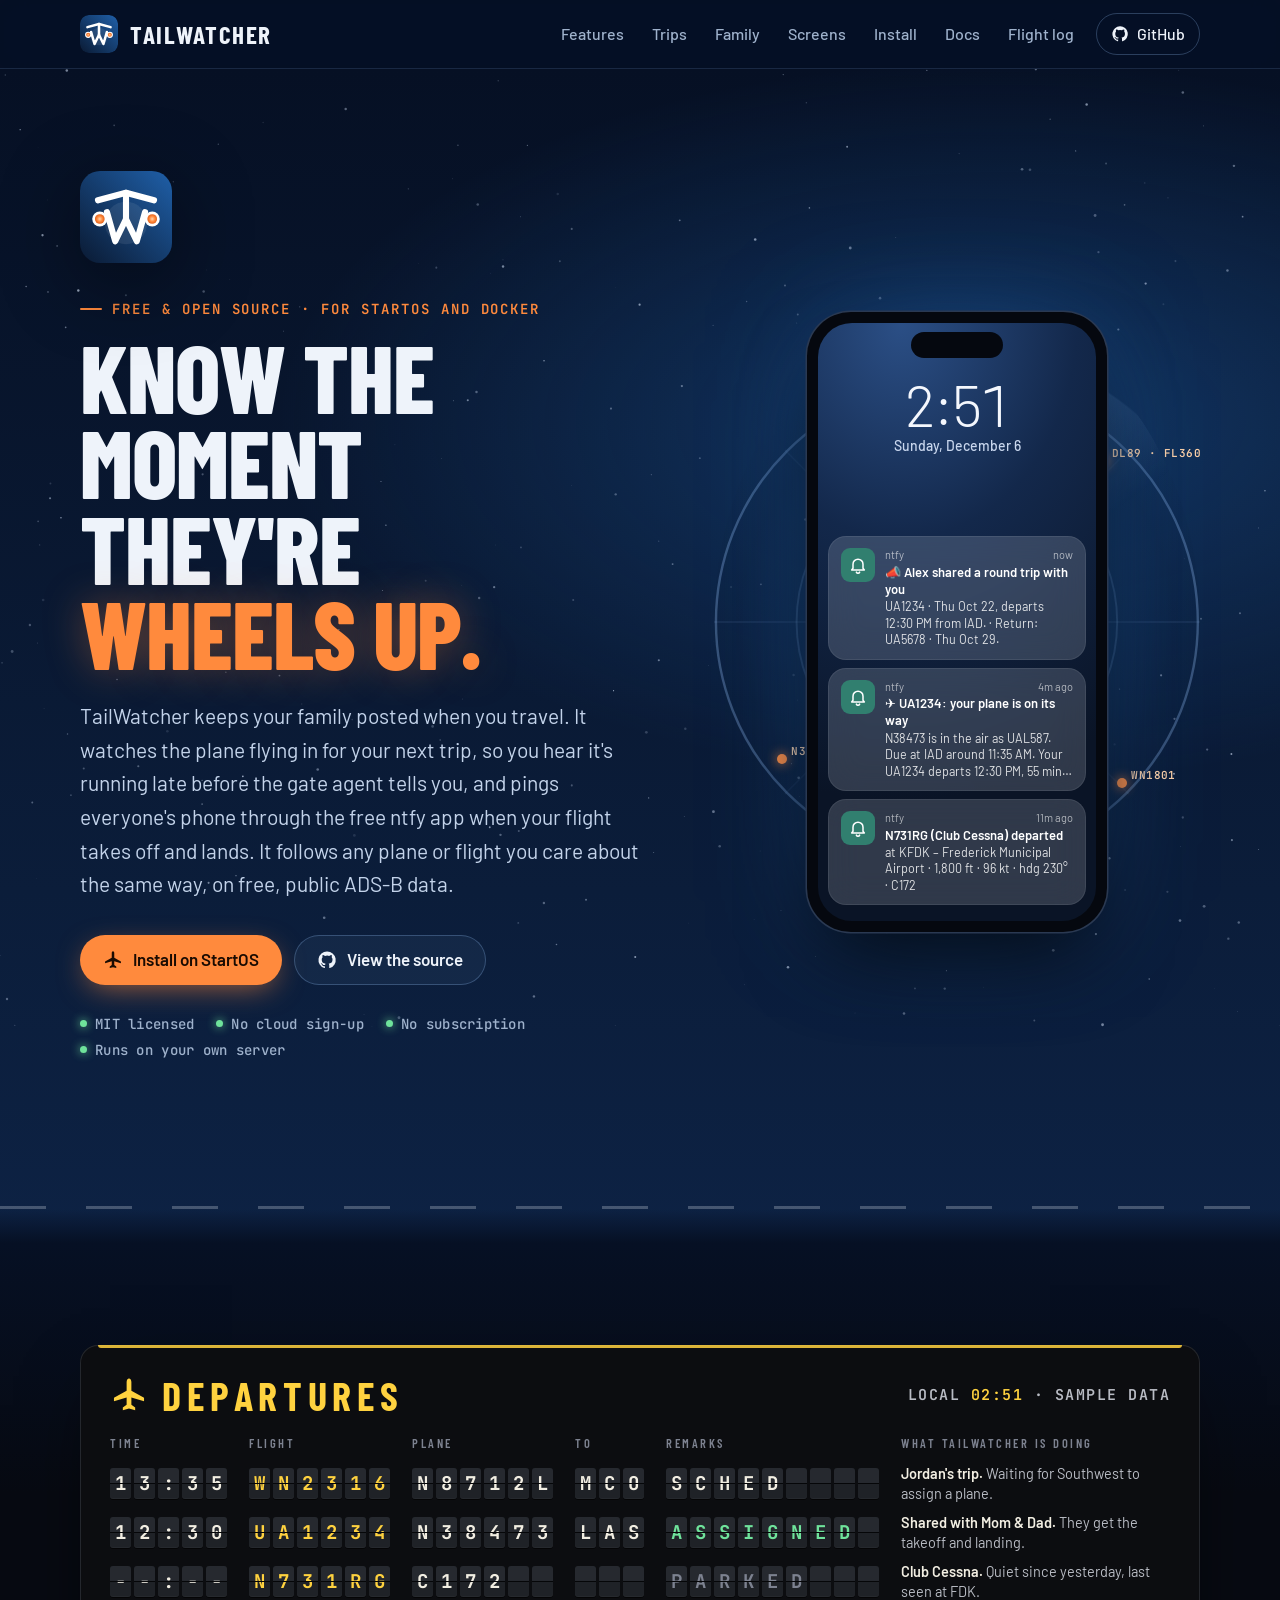
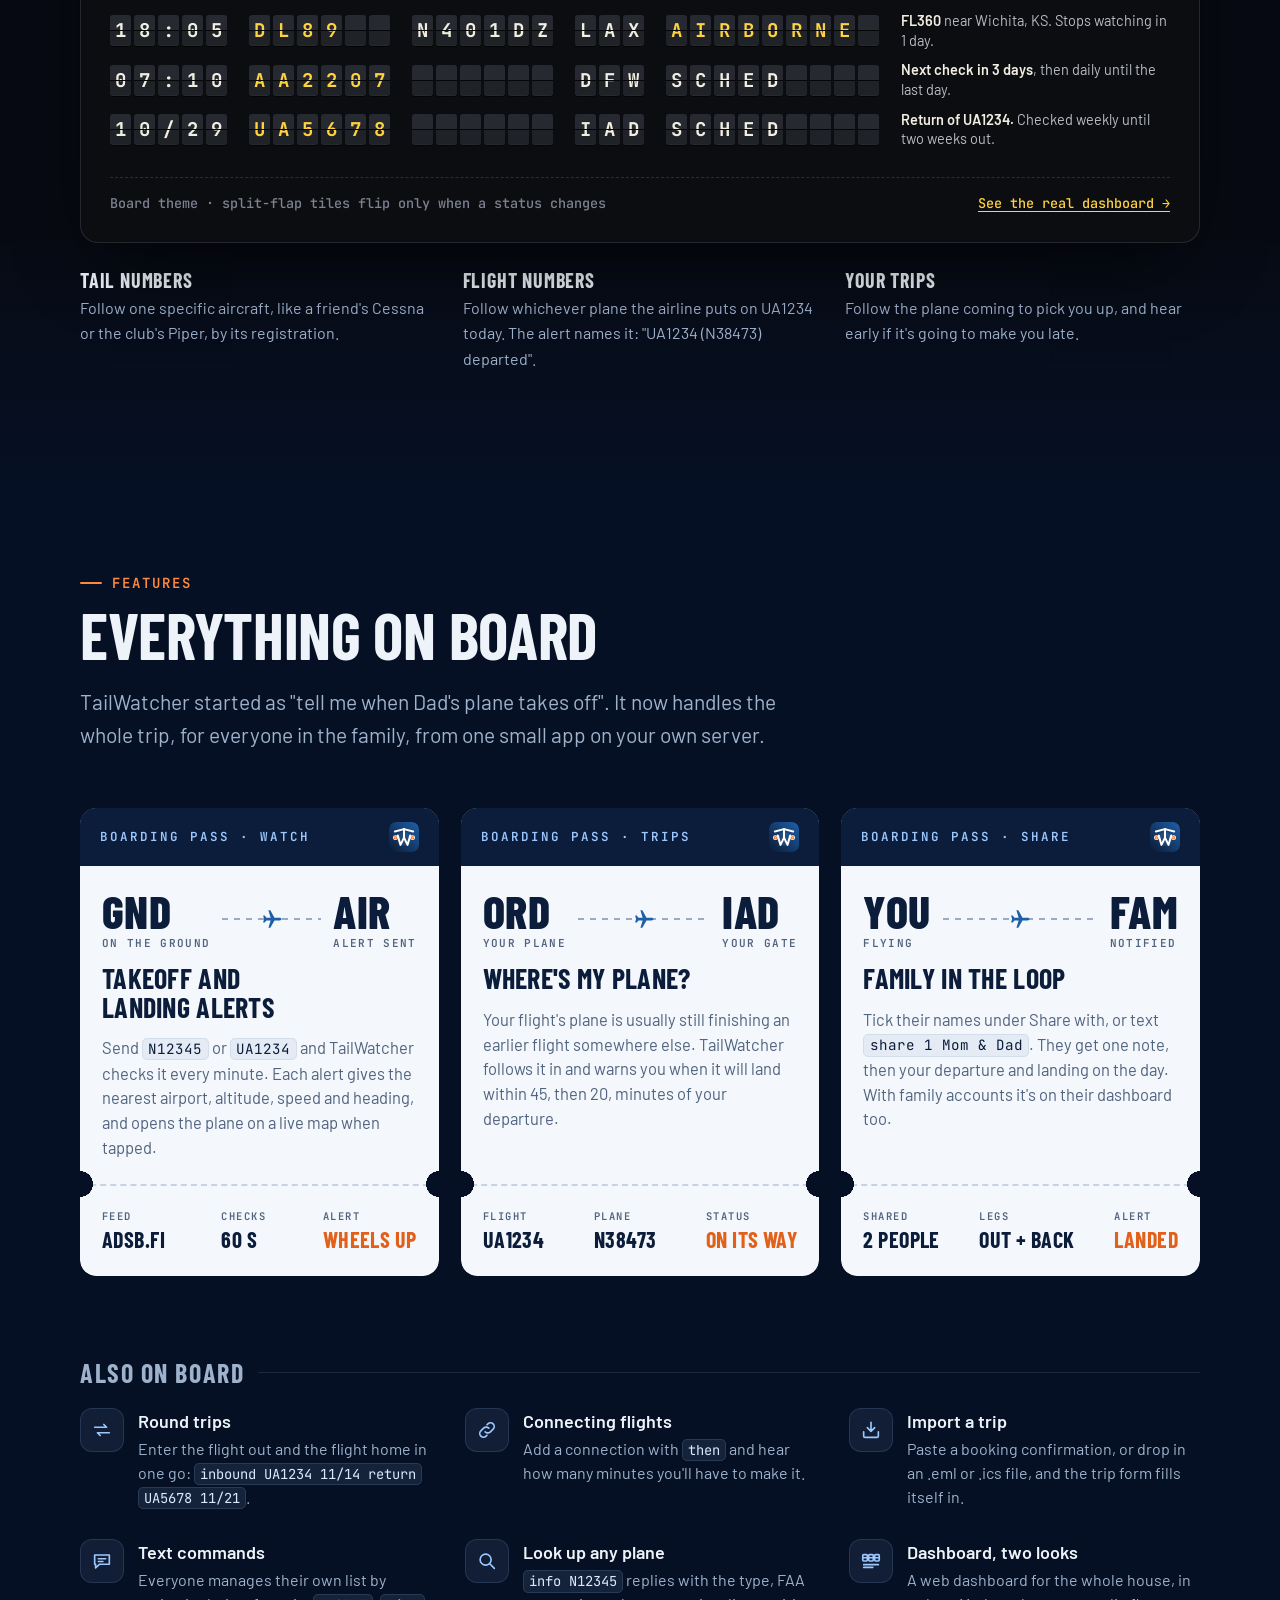
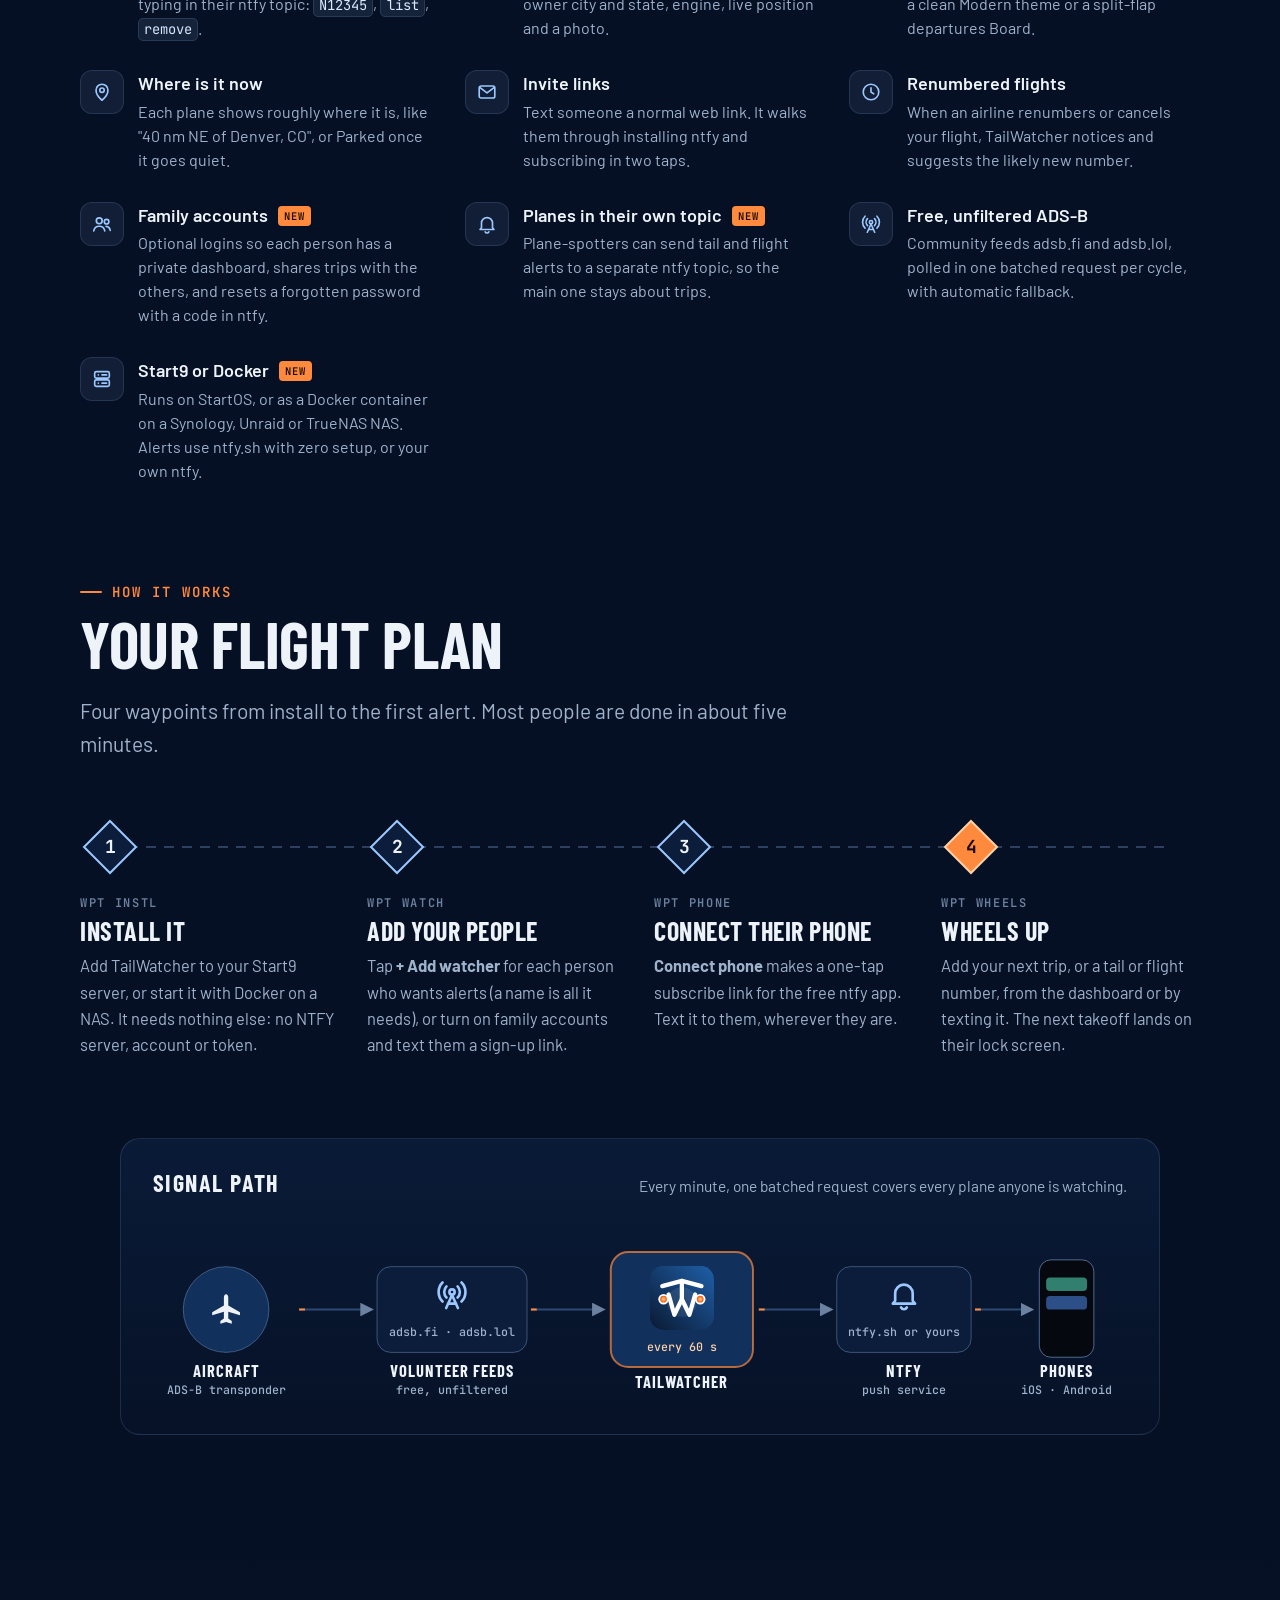
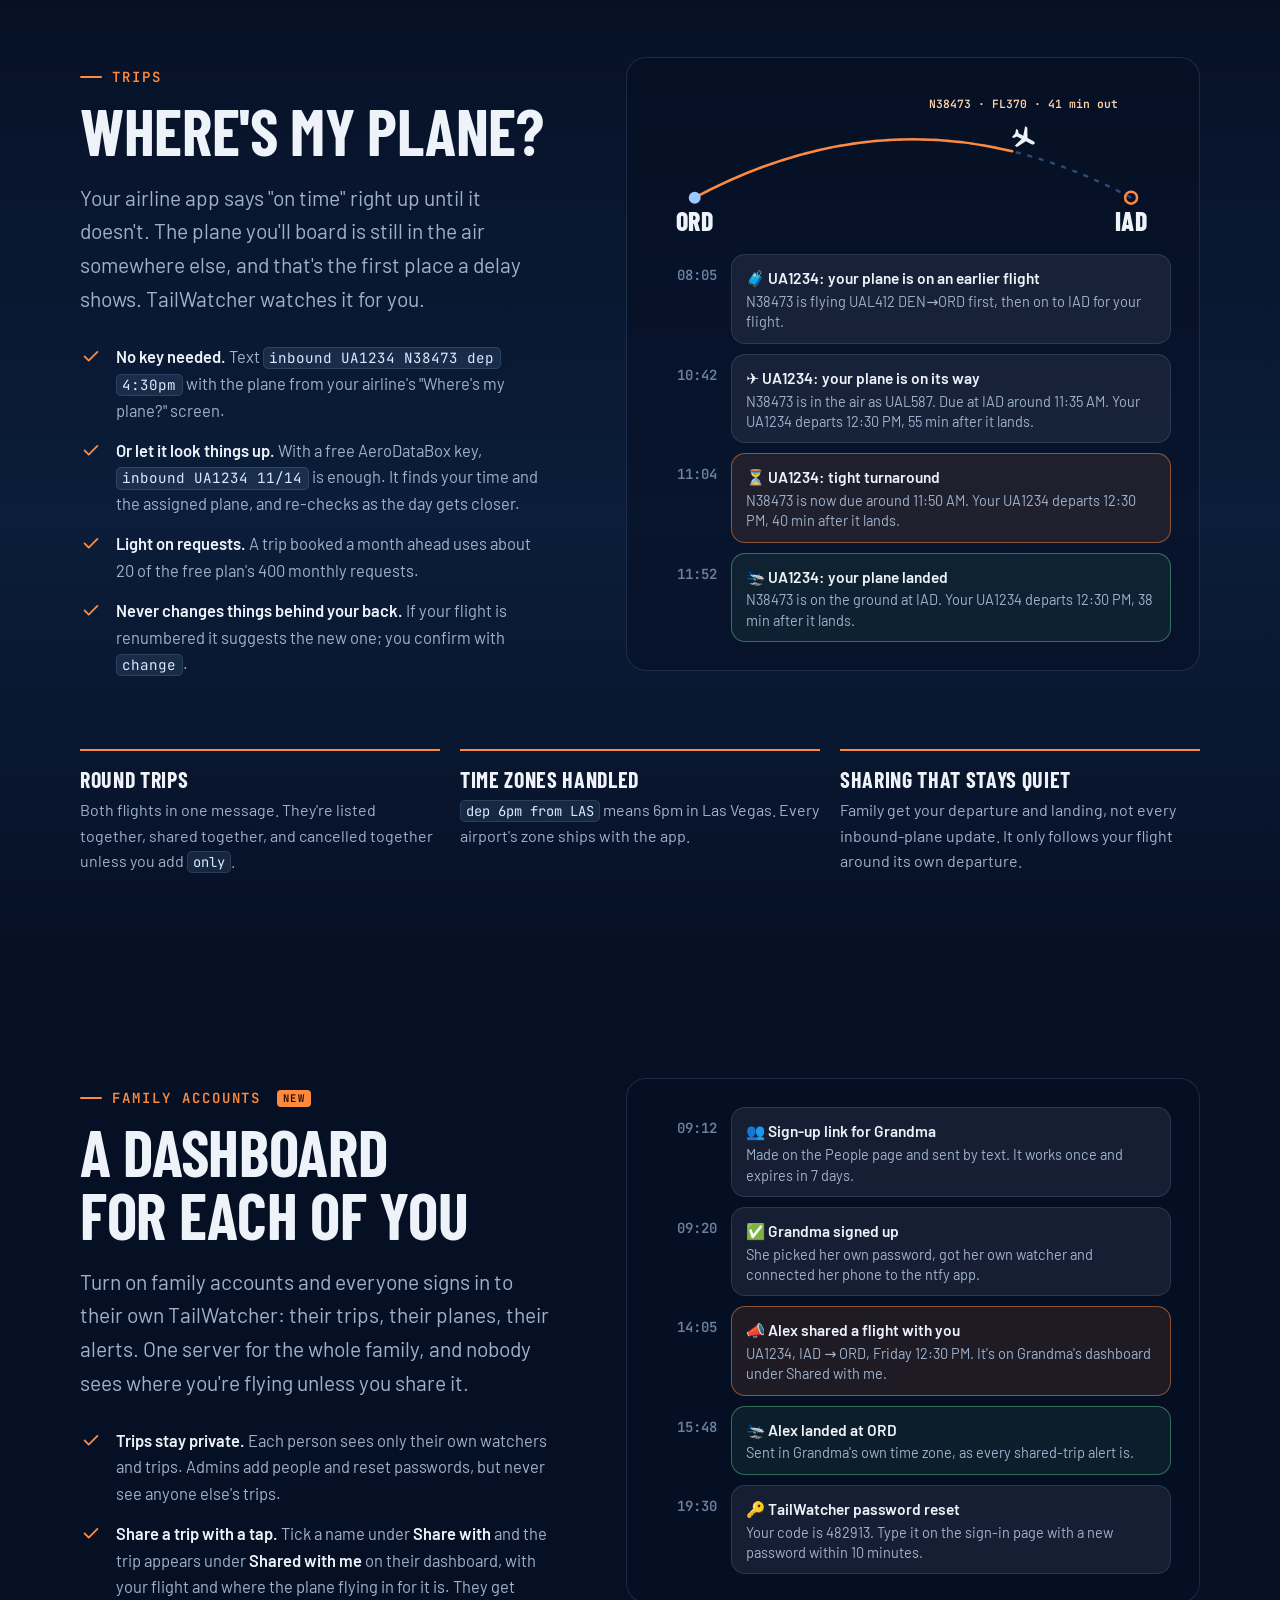
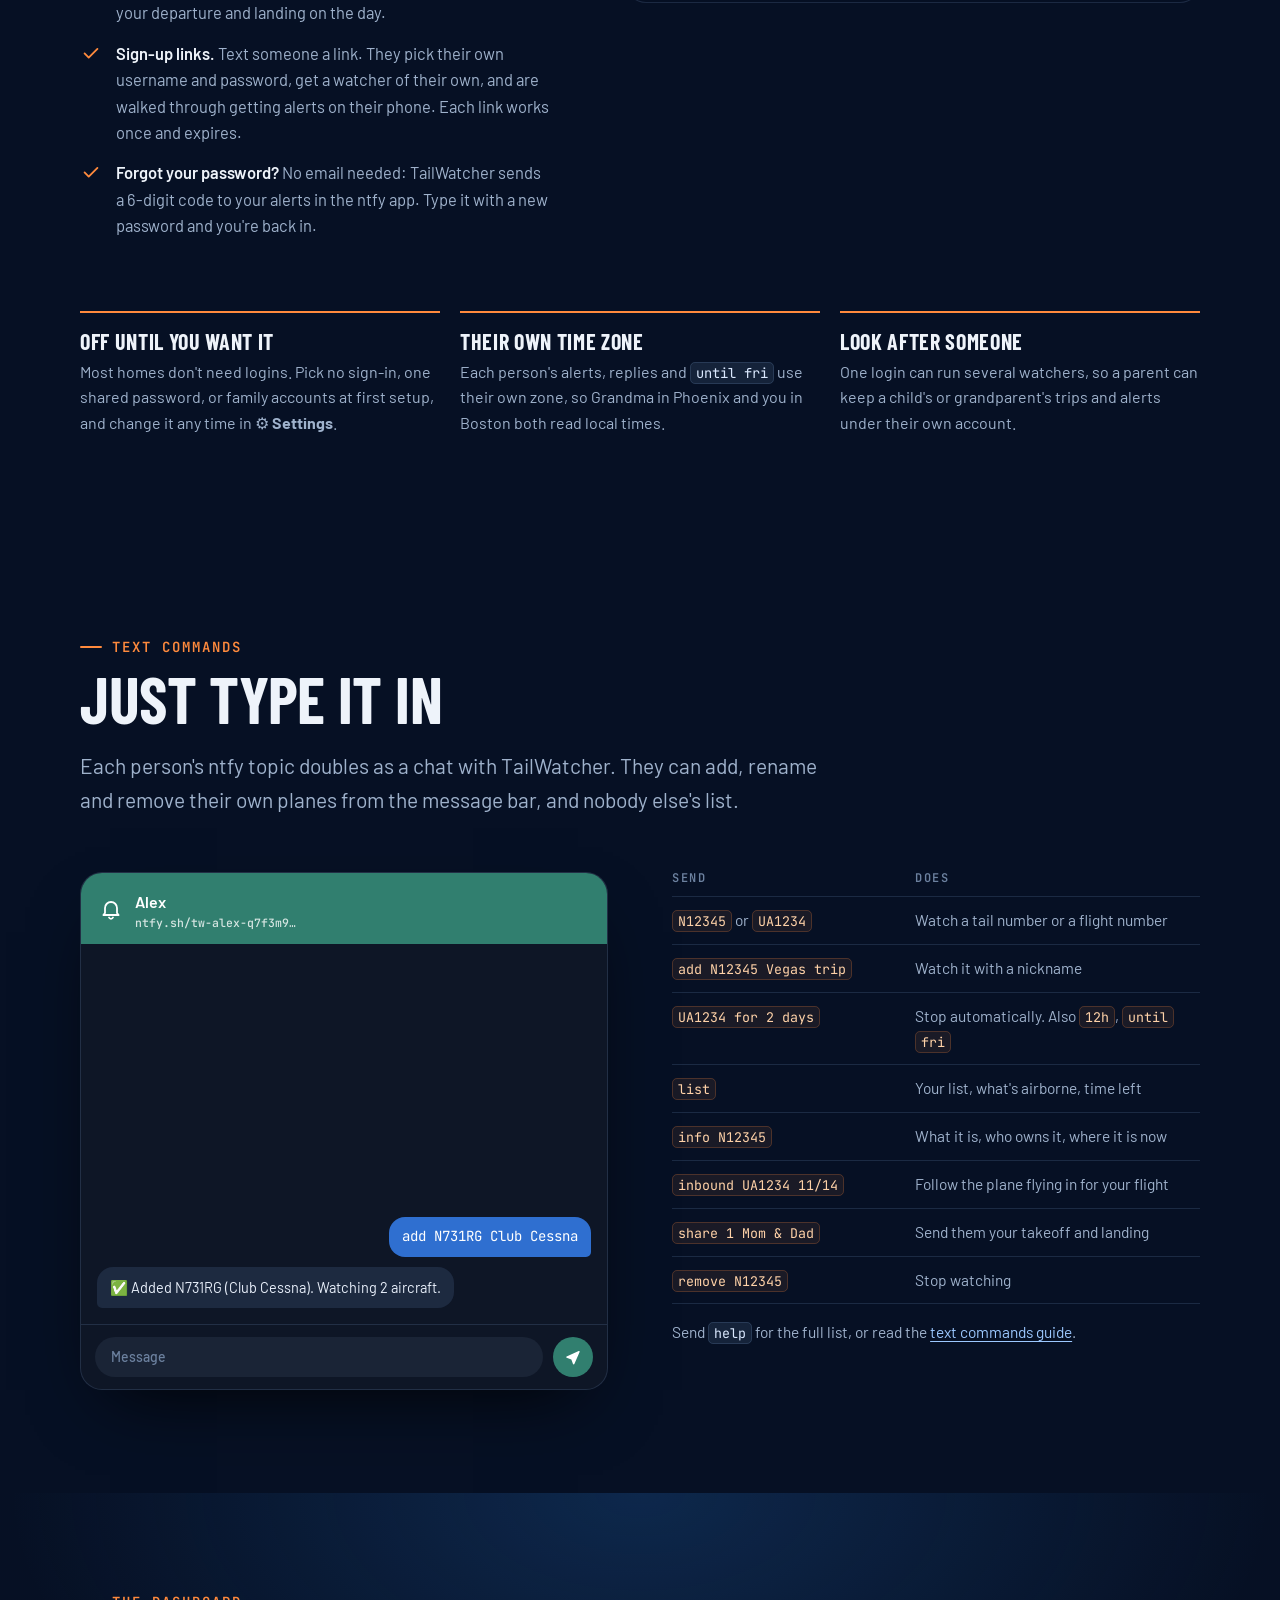
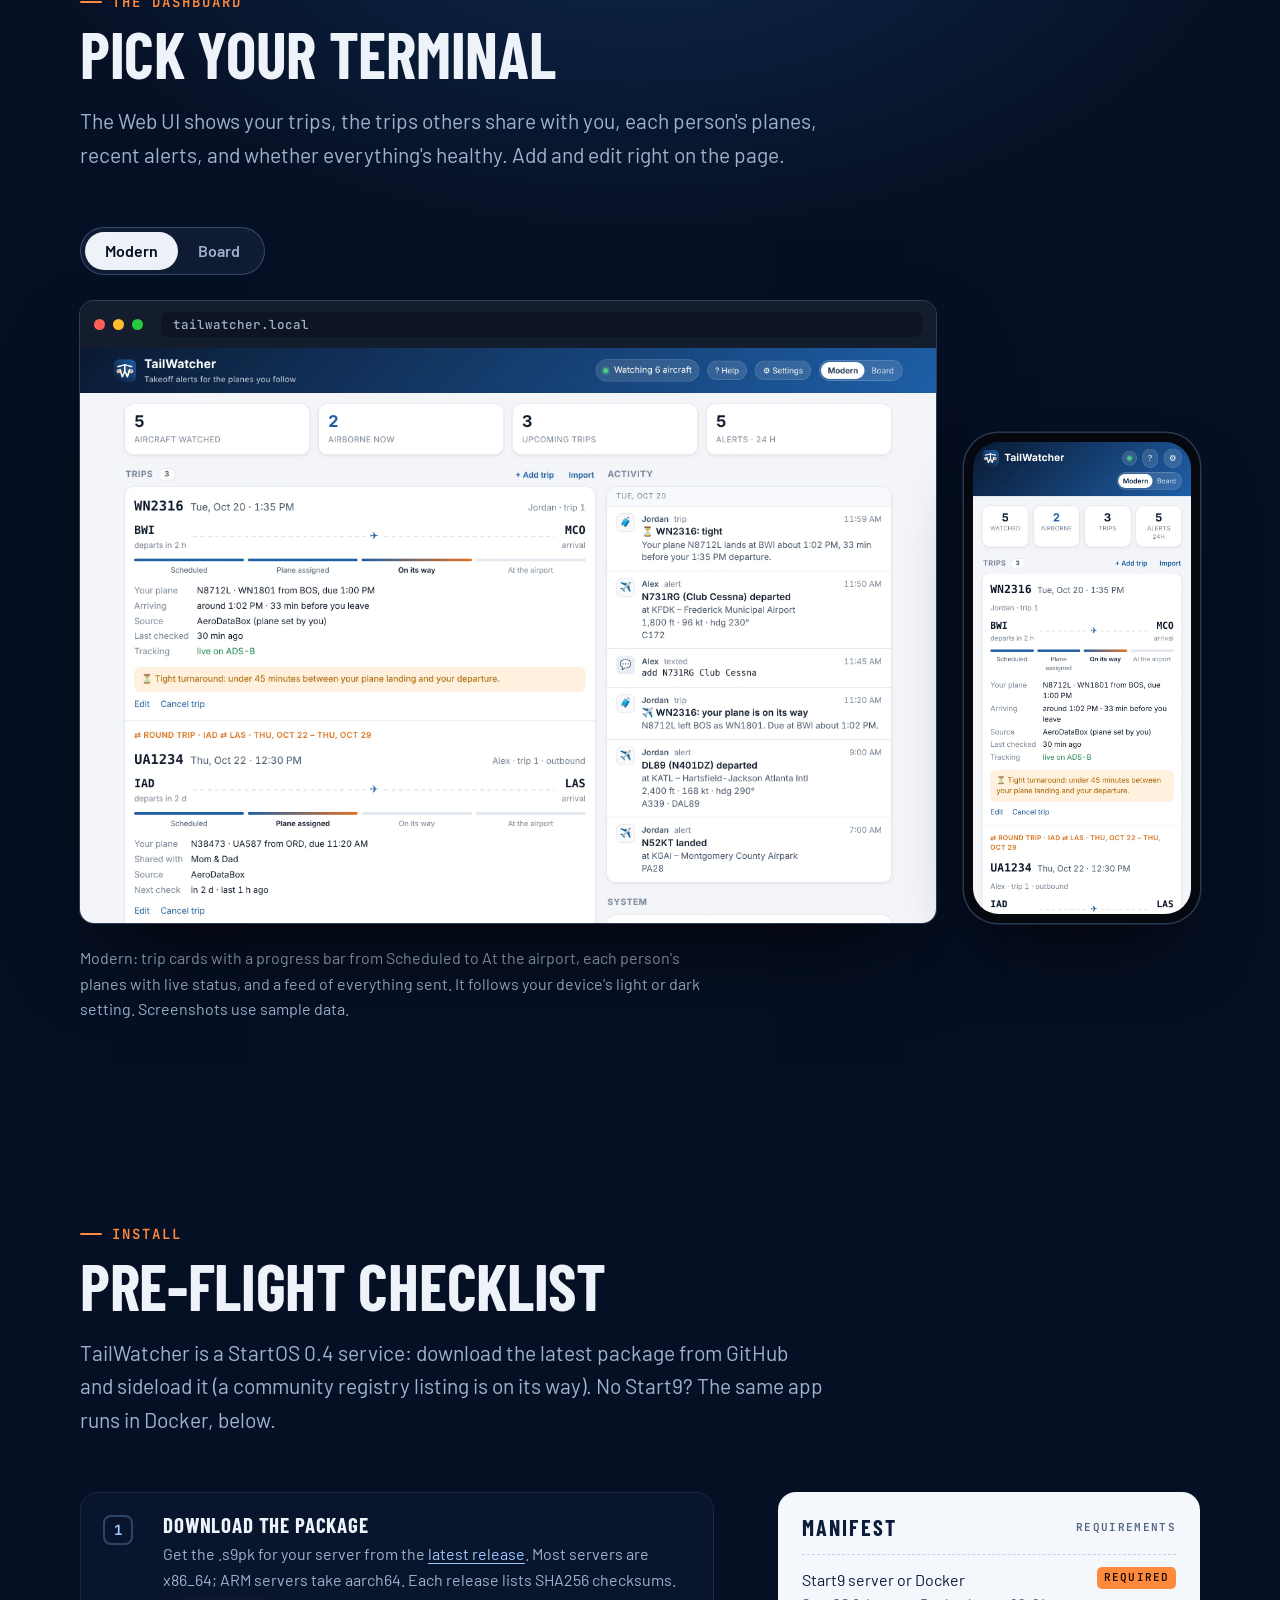
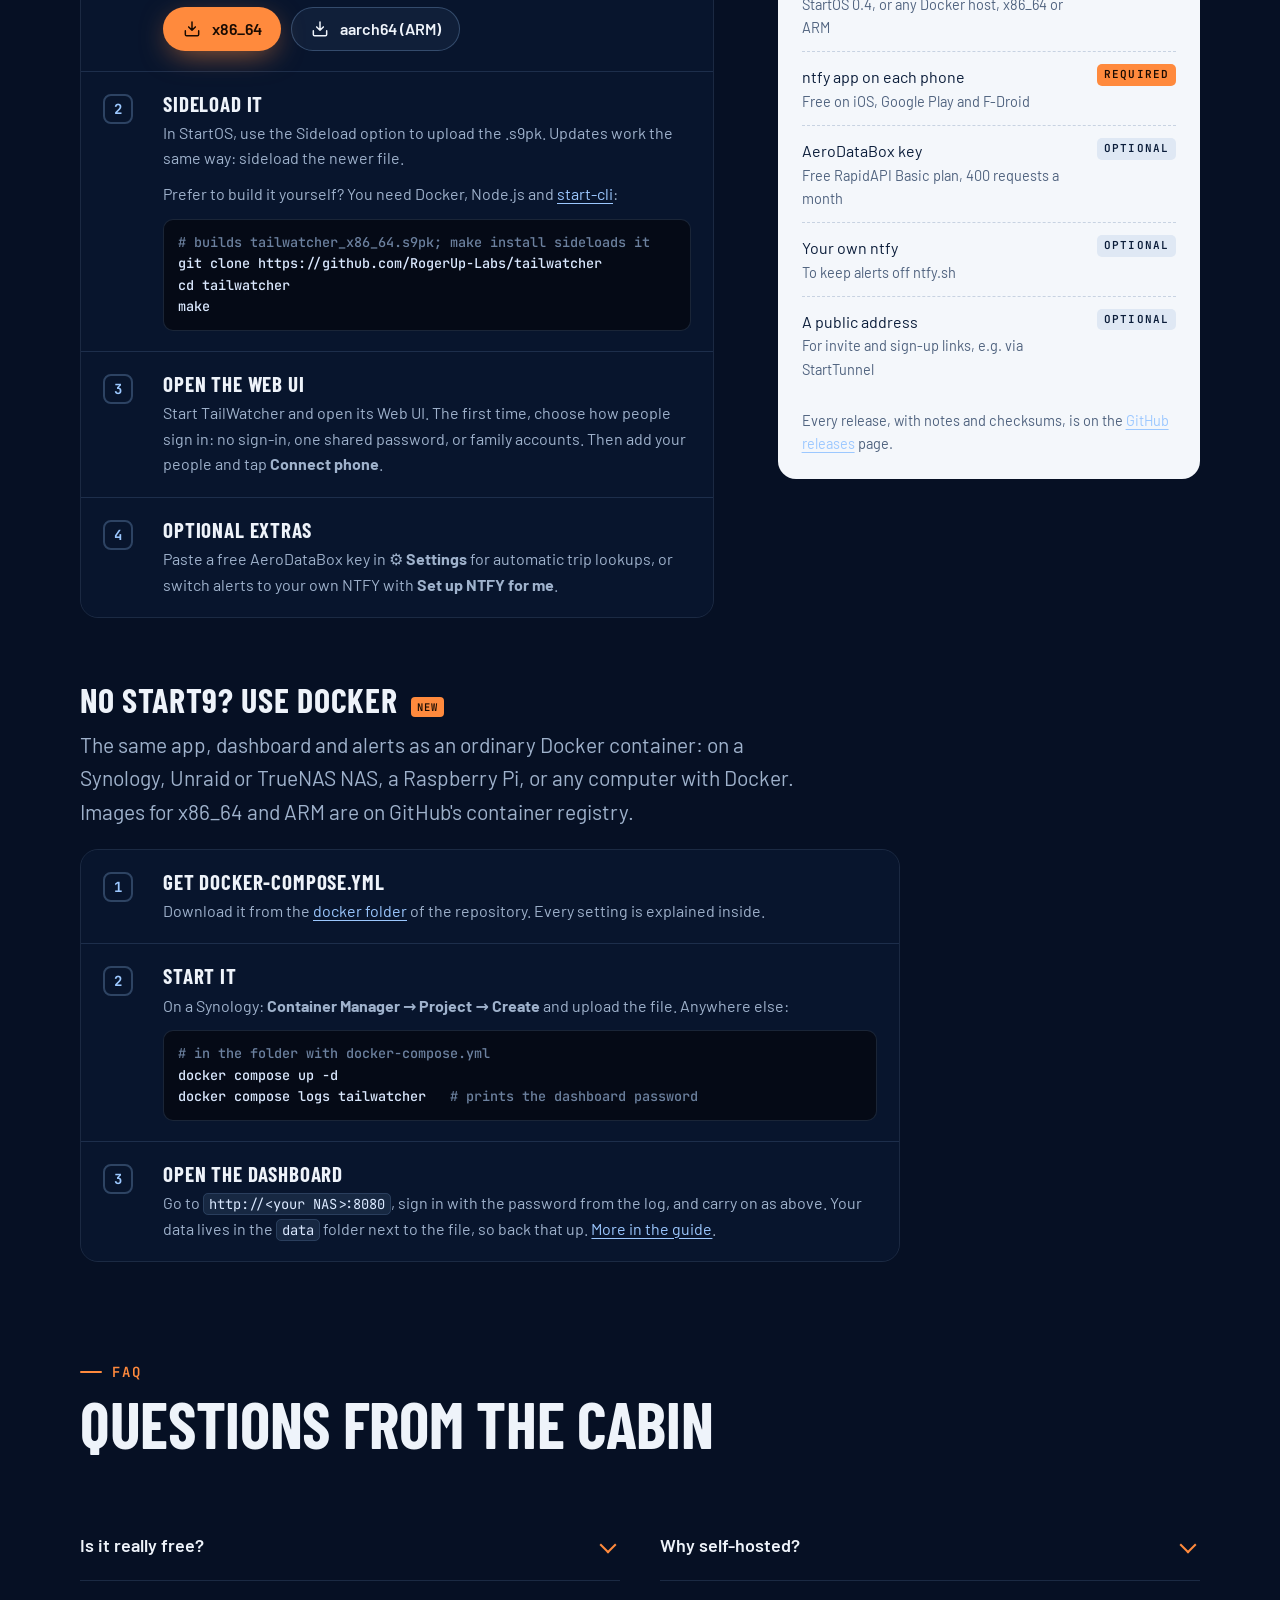
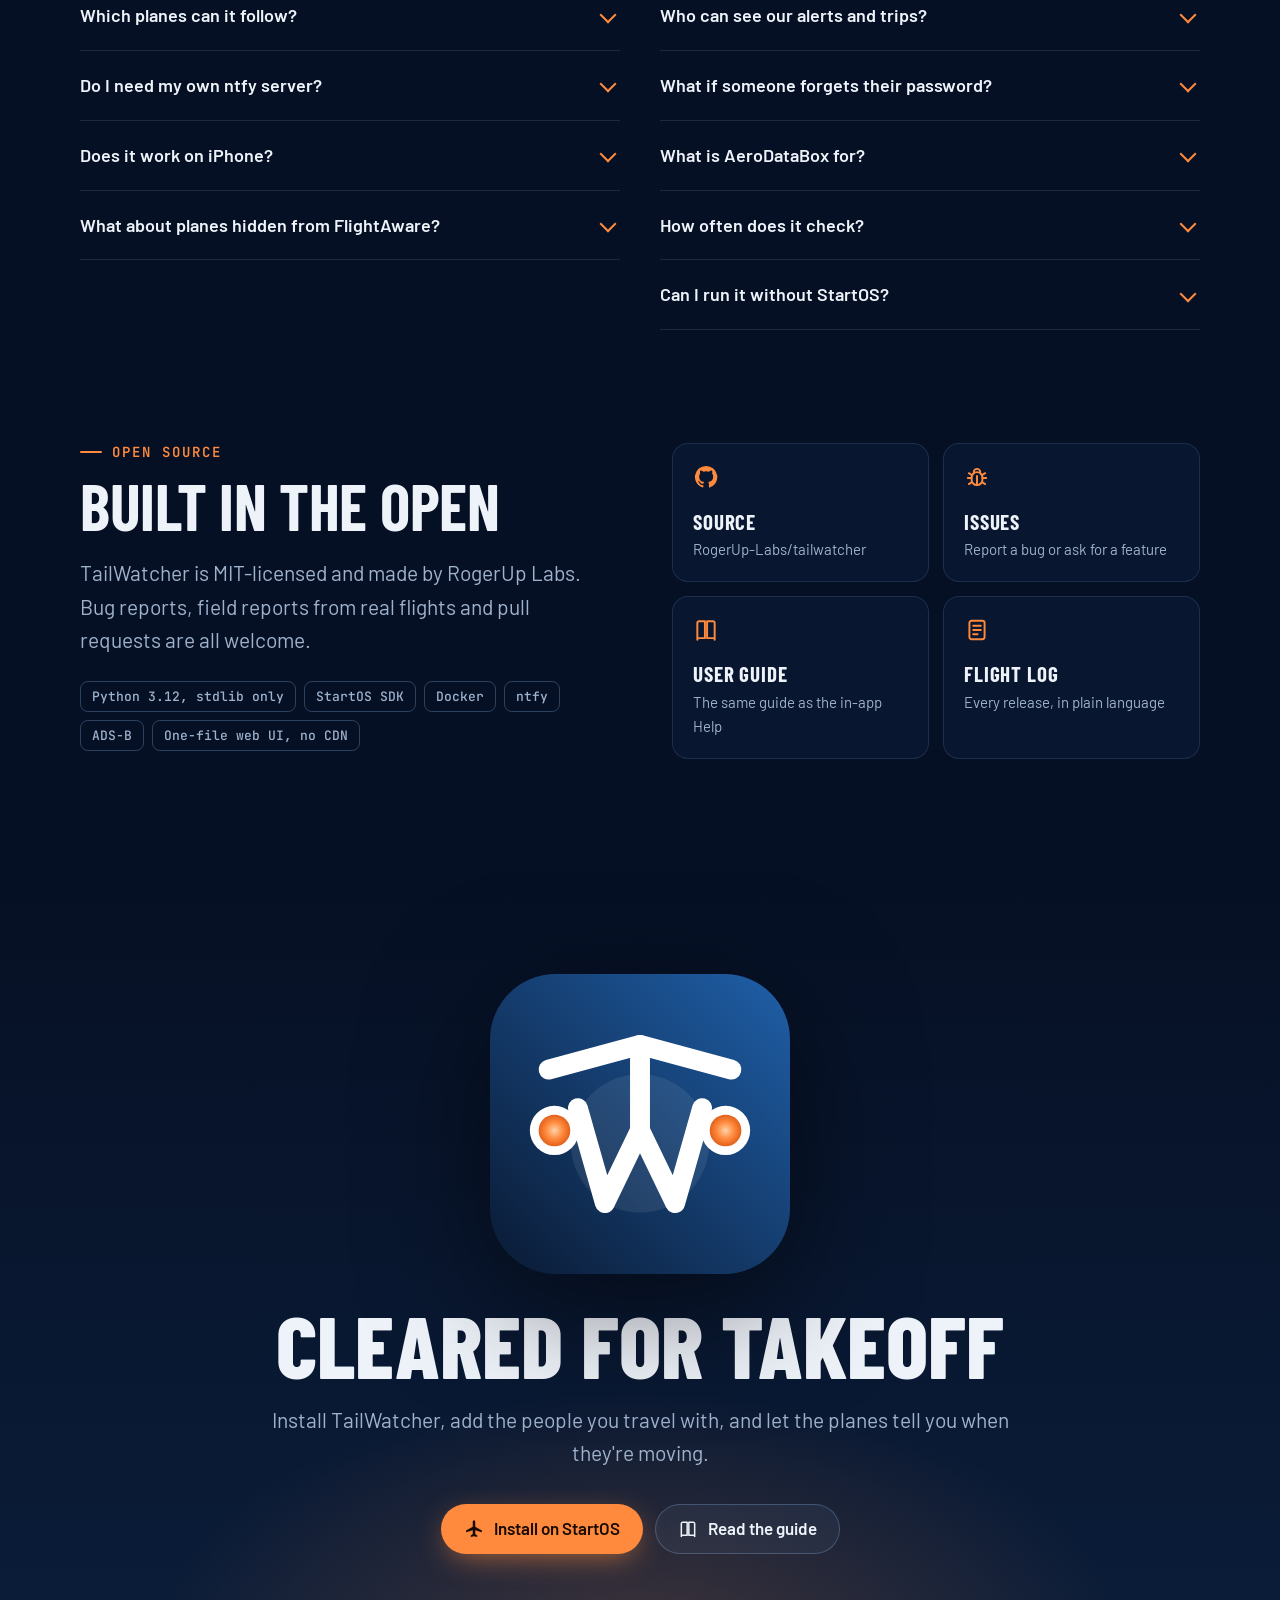
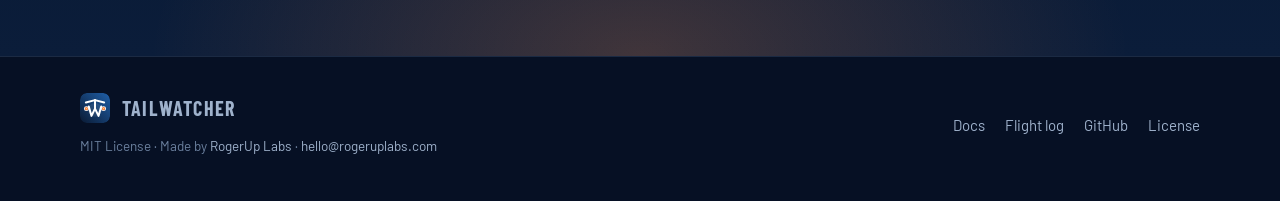
==== commit c21945df: "Merge pull request #3 from RogerUp-Labs/claude/project-thread-eyn3i1 Family accounts, Docker and rel" ====
--- a/index.html
+++ b/index.html
@@ -5,13 +5,13 @@
 <meta name="viewport" content="width=device-width, initial-scale=1, viewport-fit=cover">
 <title>TailWatcher</title>
 <meta name="claude:viewport-fit-sides" content="cover">
-<meta name="description" content="TailWatcher is a free, open-source StartOS app that sends a phone alert the moment a plane or flight you follow takes off, and tells you when the plane flying in for your trip is running late.">
+<meta name="description" content="TailWatcher is a free, open-source, self-hosted app for StartOS and Docker that keeps your family posted when you travel: departure and landing alerts, a heads-up when the plane flying in for your trip is running late, and takeoff alerts for any plane you follow.">
 <meta name="theme-color" content="#061024">
 <link rel="icon" href="icon.svg" type="image/svg+xml">
 <link rel="canonical" href="https://tailwatcher.org/">
 <meta property="og:type" content="website">
-<meta property="og:title" content="TailWatcher: takeoff alerts for the planes you follow">
-<meta property="og:description" content="Free, open-source and self-hosted on StartOS. Watch tail numbers and flights on free ADS-B feeds and get ntfy alerts on takeoff and landing.">
+<meta property="og:title" content="TailWatcher: travel updates for your family, from your own server">
+<meta property="og:description" content="Free, open-source and self-hosted on StartOS or Docker. Follow your trips and the planes you care about on free ADS-B feeds, share them with family, and get ntfy alerts on takeoff and landing.">
 <meta property="og:url" content="https://tailwatcher.org/">
 <meta property="og:image" content="https://tailwatcher.org/assets/img/og.png">
 <meta name="twitter:card" content="summary_large_image">
@@ -58,6 +58,7 @@
     <nav class="nav-links" id="nav-links" aria-label="Main">
       <a href="#features">Features</a>
       <a href="#trips">Trips</a>
+      <a href="#family">Family</a>
       <a href="#screens">Screens</a>
       <a href="#install">Install</a>
       <a href="docs.html">Docs</a>
@@ -92,15 +93,15 @@
           </g>
         </g>
       </svg>
-      <span class="eyebrow">Free &amp; open source · for StartOS</span>
+      <span class="eyebrow">Free &amp; open source · for StartOS and Docker</span>
       <h1 id="hero-title" style="margin-top:16px">Know the moment they're <span class="hot">wheels up.</span></h1>
-      <p class="lede">TailWatcher follows the planes and flights your household cares about on free, public ADS-B data, and pings everyone's phone through the ntfy app the moment one takes off. It also keeps an eye on the plane flying in for your next trip, so you hear it's running late before the gate agent tells you.</p>
+      <p class="lede">TailWatcher keeps your family posted when you travel. It watches the plane flying in for your next trip, so you hear it's running late before the gate agent tells you, and pings everyone's phone through the free ntfy app when your flight takes off and lands. It follows any plane or flight you care about the same way, on free, public ADS-B data.</p>
       <div class="cta-row">
         <a class="btn btn-hot" href="#install"><svg><use href="#i-plane"/></svg>Install on StartOS</a>
         <a class="btn btn-ghost" href="https://github.com/RogerUp-Labs/tailwatcher"><svg><use href="#i-github"/></svg>View the source</a>
       </div>
       <ul class="hero-facts" aria-label="At a glance">
-        <li>MIT licensed</li><li>No accounts</li><li>No subscription</li><li>Runs on your own server</li>
+        <li>MIT licensed</li><li>No cloud sign-up</li><li>No subscription</li><li>Runs on your own server</li>
       </ul>
     </div>
 
@@ -170,7 +171,7 @@
     <div class="sec-head">
       <span class="eyebrow">Features</span>
       <h2 class="h2" id="features-title">Everything on board</h2>
-      <p class="lede">TailWatcher started as "tell me when Dad's plane takes off". It now handles the whole trip, for everyone in the house, from one small app on your Start9.</p>
+      <p class="lede">TailWatcher started as "tell me when Dad's plane takes off". It now handles the whole trip, for everyone in the family, from one small app on your own server.</p>
     </div>
 
     <div class="passes">
@@ -199,7 +200,7 @@
         <div class="pass-body">
           <div class="route"><div class="code">YOU<small>flying</small></div><div class="path"><svg><use href="#i-plane"/></svg></div><div class="code">FAM<small>notified</small></div></div>
           <h3>Family in the loop</h3>
-          <p>Share a trip with <code>share 1 Mom &amp; Dad</code> and they get one note, then your departure and landing on the day. No app to learn: they tap one invite link to subscribe.</p>
+          <p>Tick their names under Share with, or text <code>share 1 Mom &amp; Dad</code>. They get one note, then your departure and landing on the day. With family accounts it's on their dashboard too.</p>
         </div>
         <div class="pass-stub"><div>Shared<b>2 people</b></div><div>Legs<b>Out + back</b></div><div class="hot">Alert<b>Landed</b></div></div>
       </article>
@@ -209,17 +210,18 @@
       <h3>Also on board</h3>
       <div class="feat-grid">
         <div class="feat"><div class="ic"><svg><use href="#i-loop"/></svg></div><div><h4>Round trips</h4><p>Enter the flight out and the flight home in one go: <code>inbound UA1234 11/14 return UA5678 11/21</code>.</p></div></div>
-        <div class="feat"><div class="ic"><svg><use href="#i-chain"/></svg></div><div><h4>Connecting flights <span class="tag-new">New</span></h4><p>Add a connection with <code>then</code> and hear how many minutes you'll have to make it.</p></div></div>
-        <div class="feat"><div class="ic"><svg><use href="#i-import"/></svg></div><div><h4>Import a trip <span class="tag-new">New</span></h4><p>Paste a booking confirmation, or drop in an .eml or .ics file, and the trip form fills itself in.</p></div></div>
+        <div class="feat"><div class="ic"><svg><use href="#i-chain"/></svg></div><div><h4>Connecting flights</h4><p>Add a connection with <code>then</code> and hear how many minutes you'll have to make it.</p></div></div>
+        <div class="feat"><div class="ic"><svg><use href="#i-import"/></svg></div><div><h4>Import a trip</h4><p>Paste a booking confirmation, or drop in an .eml or .ics file, and the trip form fills itself in.</p></div></div>
         <div class="feat"><div class="ic"><svg><use href="#i-chat"/></svg></div><div><h4>Text commands</h4><p>Everyone manages their own list by typing in their ntfy topic: <code>N12345</code>, <code>list</code>, <code>remove</code>.</p></div></div>
         <div class="feat"><div class="ic"><svg><use href="#i-search"/></svg></div><div><h4>Look up any plane</h4><p><code>info N12345</code> replies with the type, FAA owner city and state, engine, live position and a photo.</p></div></div>
         <div class="feat"><div class="ic"><svg><use href="#i-board"/></svg></div><div><h4>Dashboard, two looks</h4><p>A web dashboard for the whole house, in a clean Modern theme or a split-flap departures Board.</p></div></div>
-        <div class="feat"><div class="ic"><svg><use href="#i-pin"/></svg></div><div><h4>Where is it now <span class="tag-new">New</span></h4><p>Each plane shows roughly where it is, like "40 nm NE of Denver, CO", or Parked once it goes quiet.</p></div></div>
+        <div class="feat"><div class="ic"><svg><use href="#i-pin"/></svg></div><div><h4>Where is it now</h4><p>Each plane shows roughly where it is, like "40 nm NE of Denver, CO", or Parked once it goes quiet.</p></div></div>
         <div class="feat"><div class="ic"><svg><use href="#i-invite"/></svg></div><div><h4>Invite links</h4><p>Text someone a normal web link. It walks them through installing ntfy and subscribing in two taps.</p></div></div>
         <div class="feat"><div class="ic"><svg><use href="#i-clock"/></svg></div><div><h4>Renumbered flights</h4><p>When an airline renumbers or cancels your flight, TailWatcher notices and suggests the likely new number.</p></div></div>
-        <div class="feat"><div class="ic"><svg><use href="#i-people"/></svg></div><div><h4>One app, whole household</h4><p>Each person gets their own watcher, alert list, landing setting and priority. A plane two people follow is checked once.</p></div></div>
+        <div class="feat"><div class="ic"><svg><use href="#i-people"/></svg></div><div><h4>Family accounts <span class="tag-new">New</span></h4><p>Optional logins so each person has a private dashboard, shares trips with the others, and resets a forgotten password with a code in ntfy.</p></div></div>
+        <div class="feat"><div class="ic"><svg><use href="#i-bell"/></svg></div><div><h4>Planes in their own topic <span class="tag-new">New</span></h4><p>Plane-spotters can send tail and flight alerts to a separate ntfy topic, so the main one stays about trips.</p></div></div>
         <div class="feat"><div class="ic"><svg><use href="#i-antenna"/></svg></div><div><h4>Free, unfiltered ADS-B</h4><p>Community feeds adsb.fi and adsb.lol, polled in one batched request per cycle, with automatic fallback.</p></div></div>
-        <div class="feat"><div class="ic"><svg><use href="#i-server"/></svg></div><div><h4>Your server, your alerts</h4><p>Use public ntfy.sh with zero setup, or keep every alert on your own hardware with StartOS's NTFY.</p></div></div>
+        <div class="feat"><div class="ic"><svg><use href="#i-server"/></svg></div><div><h4>Start9 or Docker <span class="tag-new">New</span></h4><p>Runs on StartOS, or as a Docker container on a Synology, Unraid or TrueNAS NAS. Alerts use ntfy.sh with zero setup, or your own ntfy.</p></div></div>
       </div>
     </div>
   </div>
@@ -236,11 +238,11 @@
     <ol class="plan">
       <li>
         <div class="wpt"><svg viewBox="0 0 60 60" aria-hidden="true"><path d="M30 4 56 30 30 56 4 30z" fill="#0b1d3a" stroke="#9cc8ff" stroke-width="2"/></svg><b>1</b></div>
-        <div><span class="ident">WPT INSTL</span><h3>Install on StartOS</h3><p>Add TailWatcher to your Start9 server. It needs nothing else: no NTFY package, account or token.</p></div>
+        <div><span class="ident">WPT INSTL</span><h3>Install it</h3><p>Add TailWatcher to your Start9 server, or start it with Docker on a NAS. It needs nothing else: no NTFY server, account or token.</p></div>
       </li>
       <li>
         <div class="wpt"><svg viewBox="0 0 60 60" aria-hidden="true"><path d="M30 4 56 30 30 56 4 30z" fill="#0b1d3a" stroke="#9cc8ff" stroke-width="2"/></svg><b>2</b></div>
-        <div><span class="ident">WPT WATCH</span><h3>Add a watcher</h3><p>Open the dashboard and tap <b>+ Add watcher</b> for each person who wants alerts. A name is all it needs.</p></div>
+        <div><span class="ident">WPT WATCH</span><h3>Add your people</h3><p>Tap <b>+ Add watcher</b> for each person who wants alerts (a name is all it needs), or turn on family accounts and text them a sign-up link.</p></div>
       </li>
       <li>
         <div class="wpt"><svg viewBox="0 0 60 60" aria-hidden="true"><path d="M30 4 56 30 30 56 4 30z" fill="#0b1d3a" stroke="#9cc8ff" stroke-width="2"/></svg><b>3</b></div>
@@ -248,7 +250,7 @@
       </li>
       <li>
         <div class="wpt"><svg viewBox="0 0 60 60" aria-hidden="true"><path d="M30 4 56 30 30 56 4 30z" fill="#ff8a3d" stroke="#ffd2a8" stroke-width="2"/></svg><b>4</b></div>
-        <div><span class="ident">WPT WHEELS</span><h3>Wheels up</h3><p>Add a tail or flight number, from the dashboard or by texting it. The next takeoff lands on their lock screen.</p></div>
+        <div><span class="ident">WPT WHEELS</span><h3>Wheels up</h3><p>Add your next trip, or a tail or flight number, from the dashboard or by texting it. The next takeoff lands on their lock screen.</p></div>
       </li>
     </ol>
 
@@ -351,6 +353,41 @@
   </div>
 </section>
 
+<!-- ================= FAMILY ACCOUNTS ================= -->
+<section class="band" id="family" aria-labelledby="family-title">
+  <div class="wrap">
+    <div class="trip-grid">
+      <div class="trip-copy">
+        <span class="eyebrow">Family accounts <span class="tag-new">New</span></span>
+        <h2 class="h2" id="family-title">A dashboard for each of you</h2>
+        <p class="lede">Turn on family accounts and everyone signs in to their own TailWatcher: their trips, their planes, their alerts. One server for the whole family, and nobody sees where you're flying unless you share it.</p>
+        <ul class="trip-points">
+          <li><svg><use href="#i-check"/></svg><span><b>Trips stay private.</b> Each person sees only their own watchers and trips. Admins add people and reset passwords, but never see anyone else's trips.</span></li>
+          <li><svg><use href="#i-check"/></svg><span><b>Share a trip with a tap.</b> Tick a name under <b>Share with</b> and the trip appears under <b>Shared with me</b> on their dashboard, with your flight and where the plane flying in for it is. They get your departure and landing on the day.</span></li>
+          <li><svg><use href="#i-check"/></svg><span><b>Sign-up links.</b> Text someone a link. They pick their own username and password, get a watcher of their own, and are walked through getting alerts on their phone. Each link works once and expires.</span></li>
+          <li><svg><use href="#i-check"/></svg><span><b>Forgot your password?</b> No email needed: TailWatcher sends a 6-digit code to your alerts in the ntfy app. Type it with a new password and you're back in.</span></li>
+        </ul>
+      </div>
+
+      <div class="leg" aria-label="Example: adding a family member and sharing a trip">
+        <ol class="timeline">
+          <li class="tl"><time>09:12</time><div class="tl-card"><b>👥 Sign-up link for Grandma</b><span>Made on the People page and sent by text. It works once and expires in 7 days.</span></div></li>
+          <li class="tl"><time>09:20</time><div class="tl-card"><b>✅ Grandma signed up</b><span>She picked her own password, got her own watcher and connected her phone to the ntfy app.</span></div></li>
+          <li class="tl hot"><time>14:05</time><div class="tl-card"><b>📣 Alex shared a flight with you</b><span>UA1234, IAD → ORD, Friday 12:30 PM. It's on Grandma's dashboard under Shared with me.</span></div></li>
+          <li class="tl done"><time>15:48</time><div class="tl-card"><b>🛬 Alex landed at ORD</b><span>Sent in Grandma's own time zone, as every shared-trip alert is.</span></div></li>
+          <li class="tl"><time>19:30</time><div class="tl-card"><b>🔑 TailWatcher password reset</b><span>Your code is 482913. Type it on the sign-in page with a new password within 10 minutes.</span></div></li>
+        </ol>
+      </div>
+    </div>
+
+    <div class="extras">
+      <div class="extra"><h4>Off until you want it</h4><p>Most homes don't need logins. Pick no sign-in, one shared password, or family accounts at first setup, and change it any time in <b>⚙ Settings</b>.</p></div>
+      <div class="extra"><h4>Their own time zone</h4><p>Each person's alerts, replies and <code>until fri</code> use their own zone, so Grandma in Phoenix and you in Boston both read local times.</p></div>
+      <div class="extra"><h4>Look after someone</h4><p>One login can run several watchers, so a parent can keep a child's or grandparent's trips and alerts under their own account.</p></div>
+    </div>
+  </div>
+</section>
+
 <!-- ================= TEXT COMMANDS ================= -->
 <section class="band" id="commands" aria-labelledby="cmd-title">
   <div class="wrap">
@@ -394,7 +431,7 @@
     <div class="sec-head">
       <span class="eyebrow">The dashboard</span>
       <h2 class="h2" id="screens-title">Pick your terminal</h2>
-      <p class="lede">The Web UI shows every watcher, plane and trip in the house, recent alerts, and whether everything's healthy. Add and edit right on the page.</p>
+      <p class="lede">The Web UI shows your trips, the trips others share with you, each person's planes, recent alerts, and whether everything's healthy. Add and edit right on the page.</p>
     </div>
     <div class="tabs" role="tablist" aria-label="Dashboard theme">
       <button type="button" role="tab" id="tab-modern" data-theme-tab="modern" aria-selected="true" aria-controls="shots">Modern</button>
@@ -417,7 +454,7 @@
     <div class="sec-head">
       <span class="eyebrow">Install</span>
       <h2 class="h2" id="install-title">Pre-flight checklist</h2>
-      <p class="lede">TailWatcher is a StartOS 0.4 service. Download the latest package from GitHub and sideload it; a community registry listing is on its way.</p>
+      <p class="lede">TailWatcher is a StartOS 0.4 service: download the latest package from GitHub and sideload it (a community registry listing is on its way). No Start9? The same app runs in Docker, below.</p>
     </div>
     <div class="install-grid">
       <ol class="checklist">
@@ -429,20 +466,33 @@
 git clone https://github.com/RogerUp-Labs/tailwatcher
 cd tailwatcher
 make</code></pre></div></li>
-        <li><span class="box">3</span><div><h3>Open the Web UI</h3><p>Start TailWatcher, open its Web UI, add a watcher for each person and tap <b>Connect phone</b>.</p></div></li>
+        <li><span class="box">3</span><div><h3>Open the Web UI</h3><p>Start TailWatcher and open its Web UI. The first time, choose how people sign in: no sign-in, one shared password, or family accounts. Then add your people and tap <b>Connect phone</b>.</p></div></li>
         <li><span class="box">4</span><div><h3>Optional extras</h3><p>Paste a free AeroDataBox key in <b>⚙ Settings</b> for automatic trip lookups, or switch alerts to your own NTFY with <b>Set up NTFY for me</b>.</p></div></li>
       </ol>
       <aside class="needs" aria-labelledby="needs-title">
         <h3 id="needs-title">Manifest <span>REQUIREMENTS</span></h3>
         <ul>
-          <li><div>Start9 server<span>StartOS 0.4, x86_64 or ARM</span></div><em class="req">Required</em></li>
+          <li><div>Start9 server or Docker<span>StartOS 0.4, or any Docker host, x86_64 or ARM</span></div><em class="req">Required</em></li>
           <li><div>ntfy app on each phone<span>Free on iOS, Google Play and F-Droid</span></div><em class="req">Required</em></li>
           <li><div>AeroDataBox key<span>Free RapidAPI Basic plan, 400 requests a month</span></div><em>Optional</em></li>
-          <li><div>NTFY on StartOS<span>To keep alerts off ntfy.sh</span></div><em>Optional</em></li>
-          <li><div>A public address<span>For invite links, e.g. via StartTunnel</span></div><em>Optional</em></li>
+          <li><div>Your own ntfy<span>To keep alerts off ntfy.sh</span></div><em>Optional</em></li>
+          <li><div>A public address<span>For invite and sign-up links, e.g. via StartTunnel</span></div><em>Optional</em></li>
         </ul>
         <p class="store-note">Every release, with notes and checksums, is on the <a href="https://github.com/RogerUp-Labs/tailwatcher/releases">GitHub releases</a> page.</p>
       </aside>
+    </div>
+
+    <div class="docker-alt" id="docker">
+      <h3 class="docker-title">No Start9? Use Docker <span class="tag-new">New</span></h3>
+      <p class="lede">The same app, dashboard and alerts as an ordinary Docker container: on a Synology, Unraid or TrueNAS NAS, a Raspberry Pi, or any computer with Docker. Images for x86_64 and ARM are on GitHub's container registry.</p>
+      <ol class="checklist">
+        <li><span class="box">1</span><div><h3>Get docker-compose.yml</h3><p>Download it from the <a href="https://github.com/RogerUp-Labs/tailwatcher/tree/main/docker">docker folder</a> of the repository. Every setting is explained inside.</p></div></li>
+        <li><span class="box">2</span><div><h3>Start it</h3><p>On a Synology: <b>Container Manager → Project → Create</b> and upload the file. Anywhere else:</p>
+          <pre><code><span class="c"># in the folder with docker-compose.yml</span>
+docker compose up -d
+docker compose logs tailwatcher   <span class="c"># prints the dashboard password</span></code></pre></div></li>
+        <li><span class="box">3</span><div><h3>Open the dashboard</h3><p>Go to <code>http://&lt;your NAS&gt;:8080</code>, sign in with the password from the log, and carry on as above. Your data lives in the <code>data</code> folder next to the file, so back that up. <a href="docs.html#running-without-a-start9">More in the guide</a>.</p></div></li>
+      </ol>
     </div>
   </div>
 </section>
@@ -463,11 +513,12 @@
         <details><summary>What about planes hidden from FlightAware?</summary><p>The feeds TailWatcher uses are unfiltered, so planes in the FAA's LADD program still show up. Aircraft in the FAA's PIA privacy program broadcast a temporary address and can't be followed by tail number anywhere.</p></details>
       </div>
       <div>
-        <details><summary>Why StartOS?</summary><p>StartOS makes self-hosting a one-click affair, and a watcher that runs around the clock belongs on an always-on server, not a laptop. Your list of planes, trips and family members never leaves your house.</p></details>
-        <details><summary>Who can see our alerts and trips?</summary><p>Alerts reach only the phones subscribed to each person's topic. The dashboard is reachable on your home network and VPN, and you can turn on a password for it. Invite links expire and can be cancelled.</p></details>
+        <details><summary>Why self-hosted?</summary><p>A watcher that runs around the clock belongs on an always-on server, not a laptop, and StartOS makes that a one-click affair (a NAS with Docker works too). Your trips, planes and family members never leave your house.</p></details>
+        <details><summary>Who can see our alerts and trips?</summary><p>Alerts reach only the phones subscribed to each person's topic. The dashboard can have no sign-in, one shared password, or family accounts, where each person sees only their own trips and planes plus the trips shared with them. Admins never see anyone else's trips, though whoever runs the server can read its files. Invite and sign-up links expire and can be cancelled.</p></details>
+        <details><summary>What if someone forgets their password?</summary><p>They tap <b>Forgot your password?</b> on the sign-in page and TailWatcher sends a 6-digit code to their alerts in the ntfy app. No email address is involved. An admin can also set a new one on the People page, and the server owner can always reset the admin's.</p></details>
         <details><summary>What is AeroDataBox for?</summary><p>It's an optional flight-schedule API. With a key, <code>inbound UA1234 11/14</code> finds your departure time and the assigned plane by itself. Without one, you tell TailWatcher which plane it is, which your airline app usually shows.</p></details>
         <details><summary>How often does it check?</summary><p>Every 60 seconds by default, with every watched plane in a single batched request to stay well within the feeds' limits. If one feed says "too many requests", TailWatcher uses the other.</p></details>
-        <details><summary>Can I run it without StartOS?</summary><p>The watcher is plain Python 3.12 with no dependencies, so it can run anywhere, but the packaging, settings and setup flow are built for StartOS. Contributions for other platforms are welcome.</p></details>
+        <details><summary>Can I run it without StartOS?</summary><p>Yes. The same app ships as a Docker image, <code>ghcr.io/rogerup-labs/tailwatcher</code>, with a ready docker-compose.yml for Synology, Unraid, TrueNAS or any Docker host. See <a href="docs.html#running-without-a-start9">Running without a Start9</a>.</p></details>
       </div>
     </div>
   </div>
@@ -481,7 +532,7 @@
       <h2 class="h2" id="oss-title">Built in the open</h2>
       <p class="lede">TailWatcher is MIT-licensed and made by RogerUp Labs. Bug reports, field reports from real flights and pull requests are all welcome.</p>
       <ul class="stack-list" aria-label="Built with">
-        <li>Python 3.12, stdlib only</li><li>StartOS SDK</li><li>ntfy</li><li>ADS-B</li><li>One-file web UI, no CDN</li>
+        <li>Python 3.12, stdlib only</li><li>StartOS SDK</li><li>Docker</li><li>ntfy</li><li>ADS-B</li><li>One-file web UI, no CDN</li>
       </ul>
     </div>
     <div class="oss-cards">
@@ -498,7 +549,7 @@
   <div class="wrap">
     <img class="final-mark" src="assets/logo.svg" alt="" width="300" height="300" loading="lazy">
     <h2 id="final-title">Cleared for takeoff</h2>
-    <p class="lede">Install TailWatcher, add the people you fly with, and let the planes tell you when they're moving.</p>
+    <p class="lede">Install TailWatcher, add the people you travel with, and let the planes tell you when they're moving.</p>
     <div class="cta-row">
       <a class="btn btn-hot" href="#install"><svg><use href="#i-plane"/></svg>Install on StartOS</a>
       <a class="btn btn-ghost" href="docs.html"><svg><use href="#i-book"/></svg>Read the guide</a>
--- a/assets/site.css
+++ b/assets/site.css
@@ -398,6 +398,9 @@
 .dl-row .btn { min-height: 44px; font-size: 16px; padding: 0 18px; }
 .checklist pre .c { color: var(--faint); }
 .checklist pre code { white-space: pre; background: none; border: 0; padding: 0; font-size: inherit; color: inherit; }
+.docker-alt { margin-top: clamp(40px, 5vw, 64px); max-width: 820px; }
+.docker-title { font: 700 clamp(26px, 3vw, 34px)/1.05 var(--display); text-transform: uppercase; letter-spacing: .02em; }
+.docker-alt > .lede { margin: 10px 0 20px; }
 .needs { border-radius: 18px; padding: 24px; background: var(--paper); color: var(--paper-ink); }
 .needs h3 { font: 700 22px/1 var(--display); letter-spacing: .1em; text-transform: uppercase; display: flex; justify-content: space-between; align-items: center; gap: 10px; }
 .needs h3 span { font: 600 11px/1 var(--mono); letter-spacing: .12em; color: var(--paper-muted); }
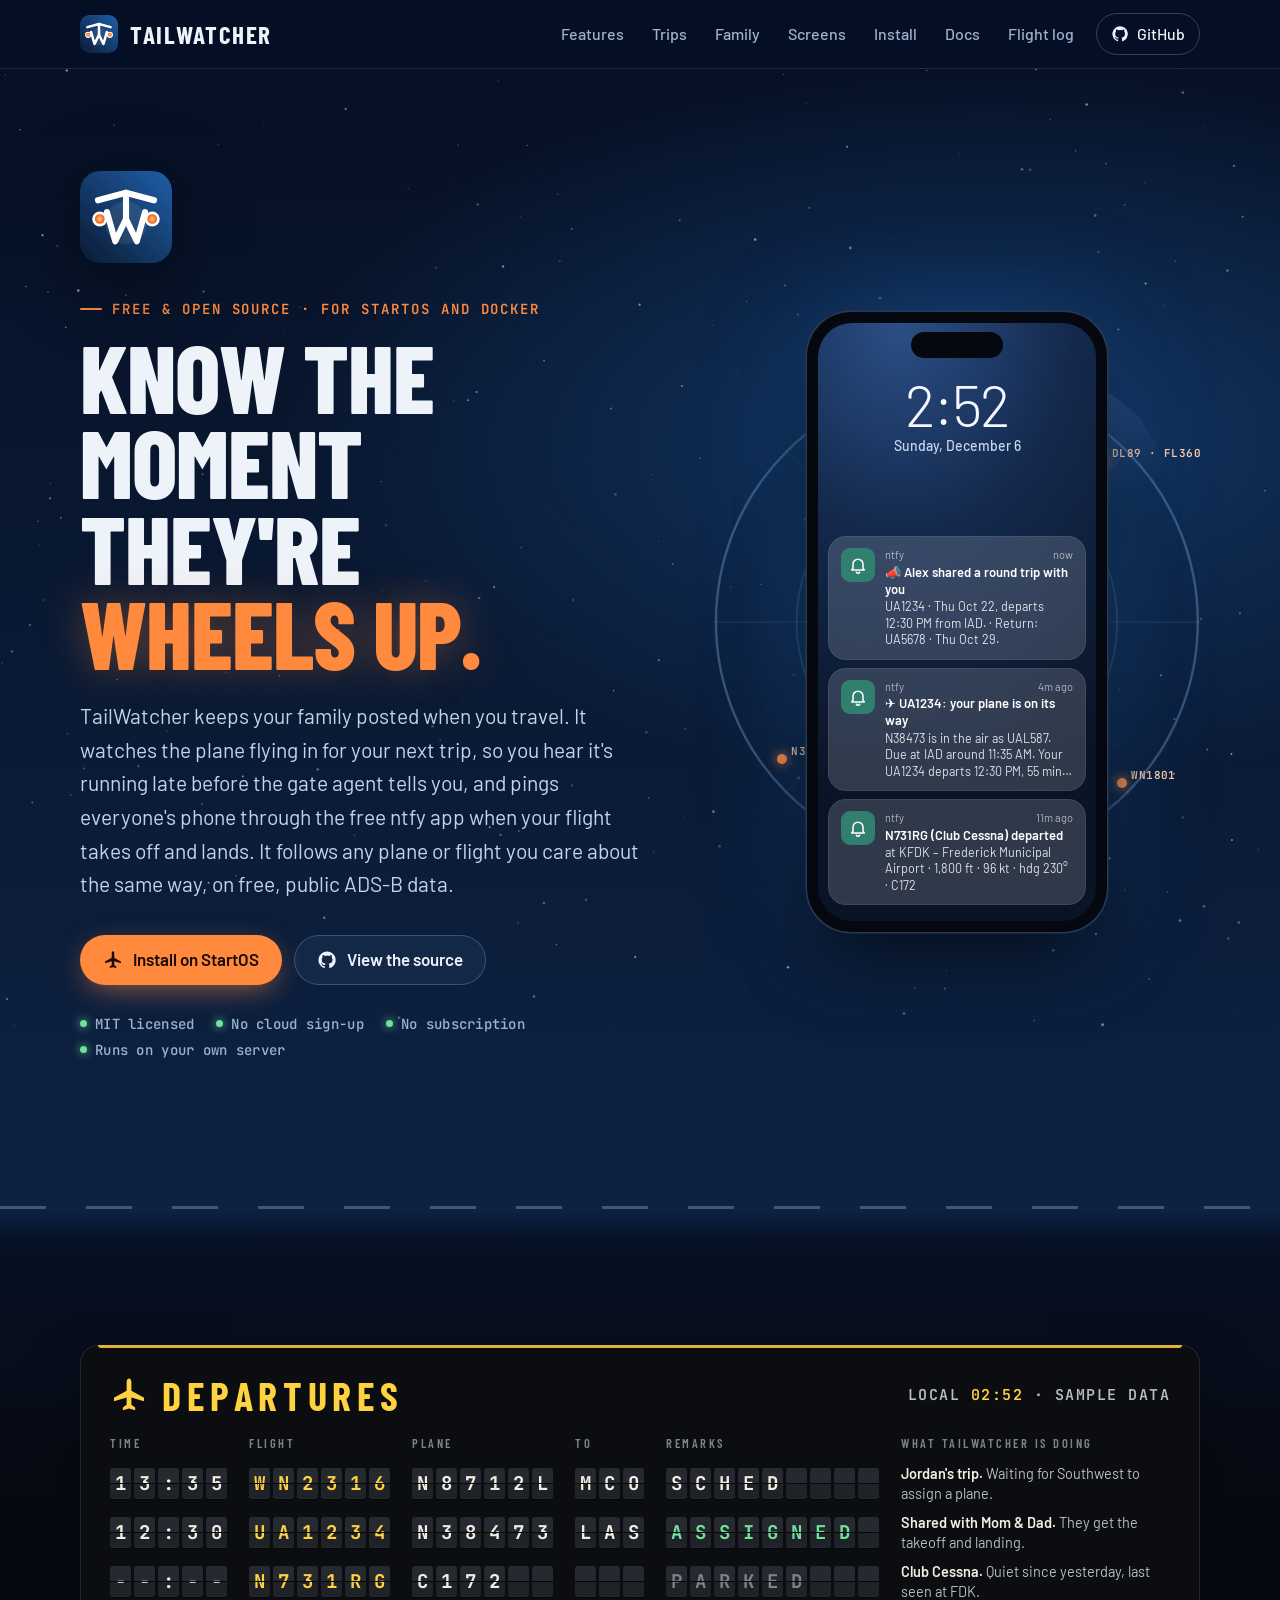
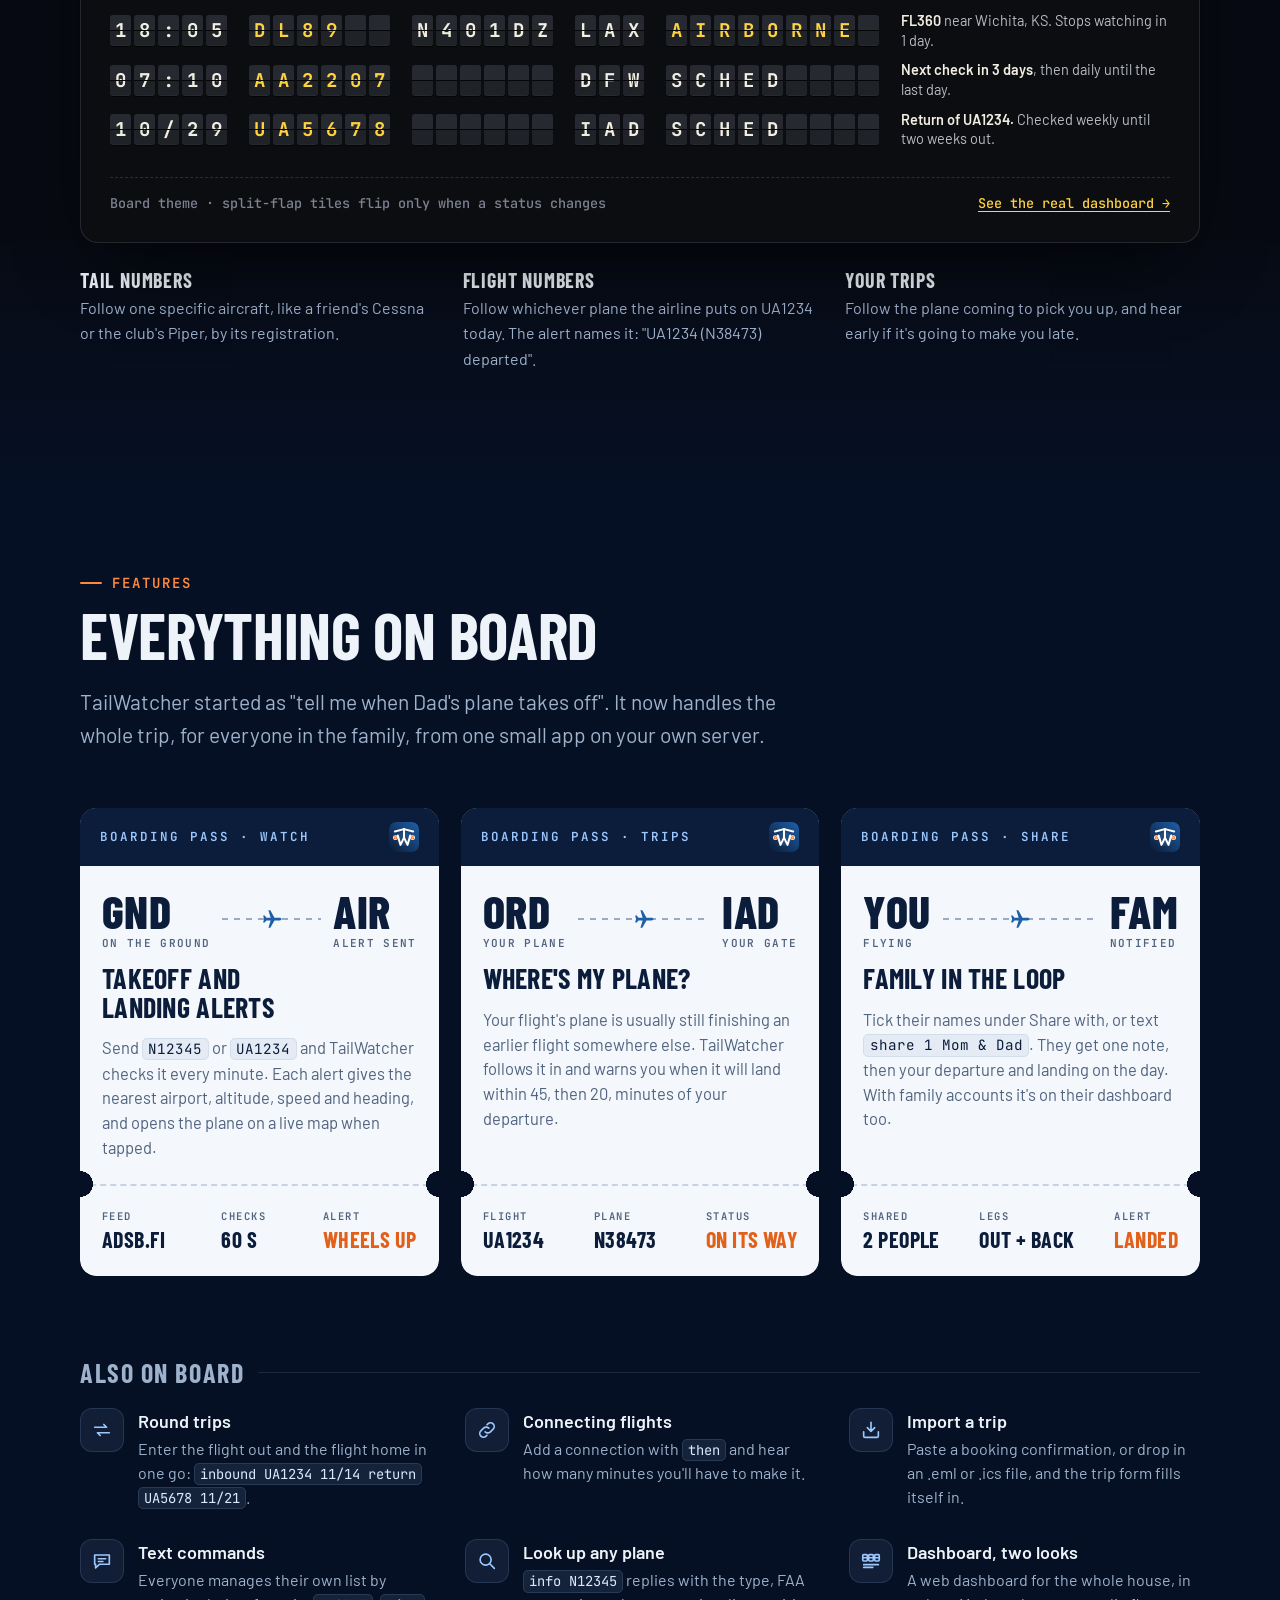
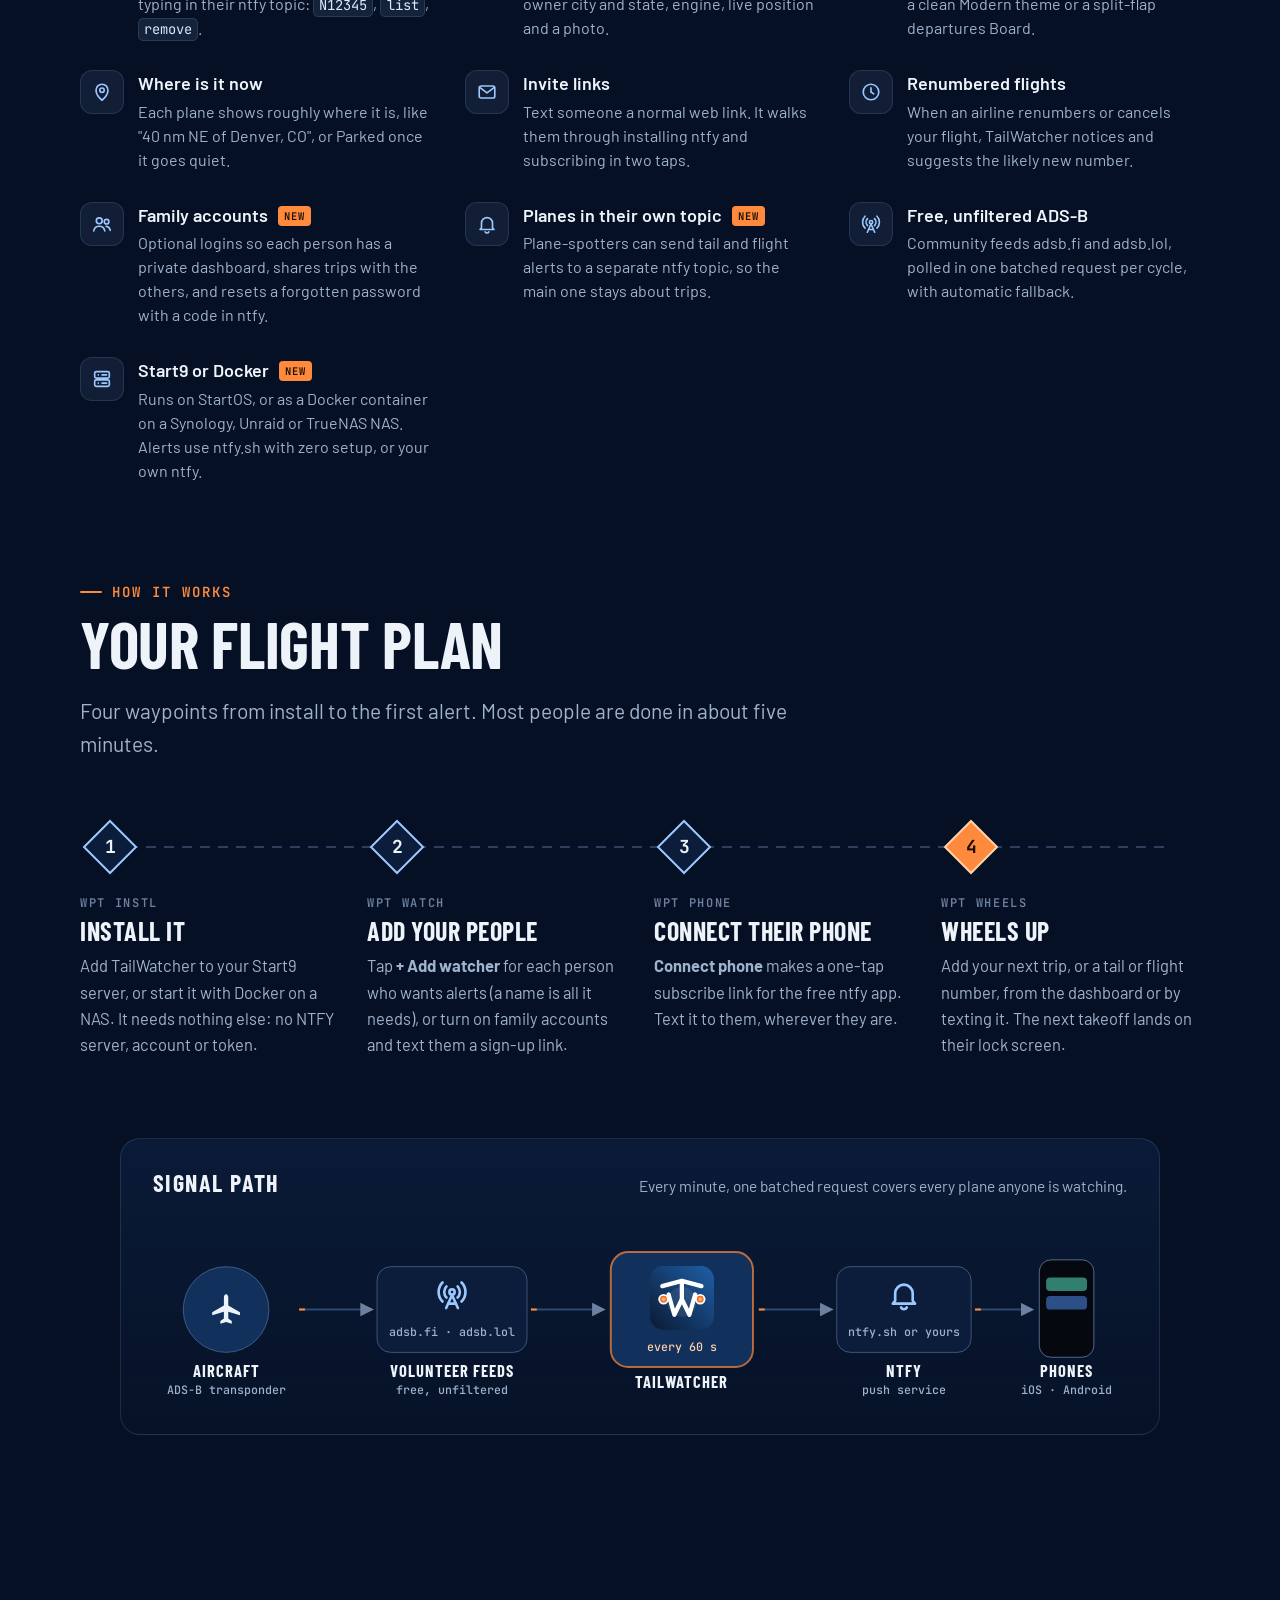
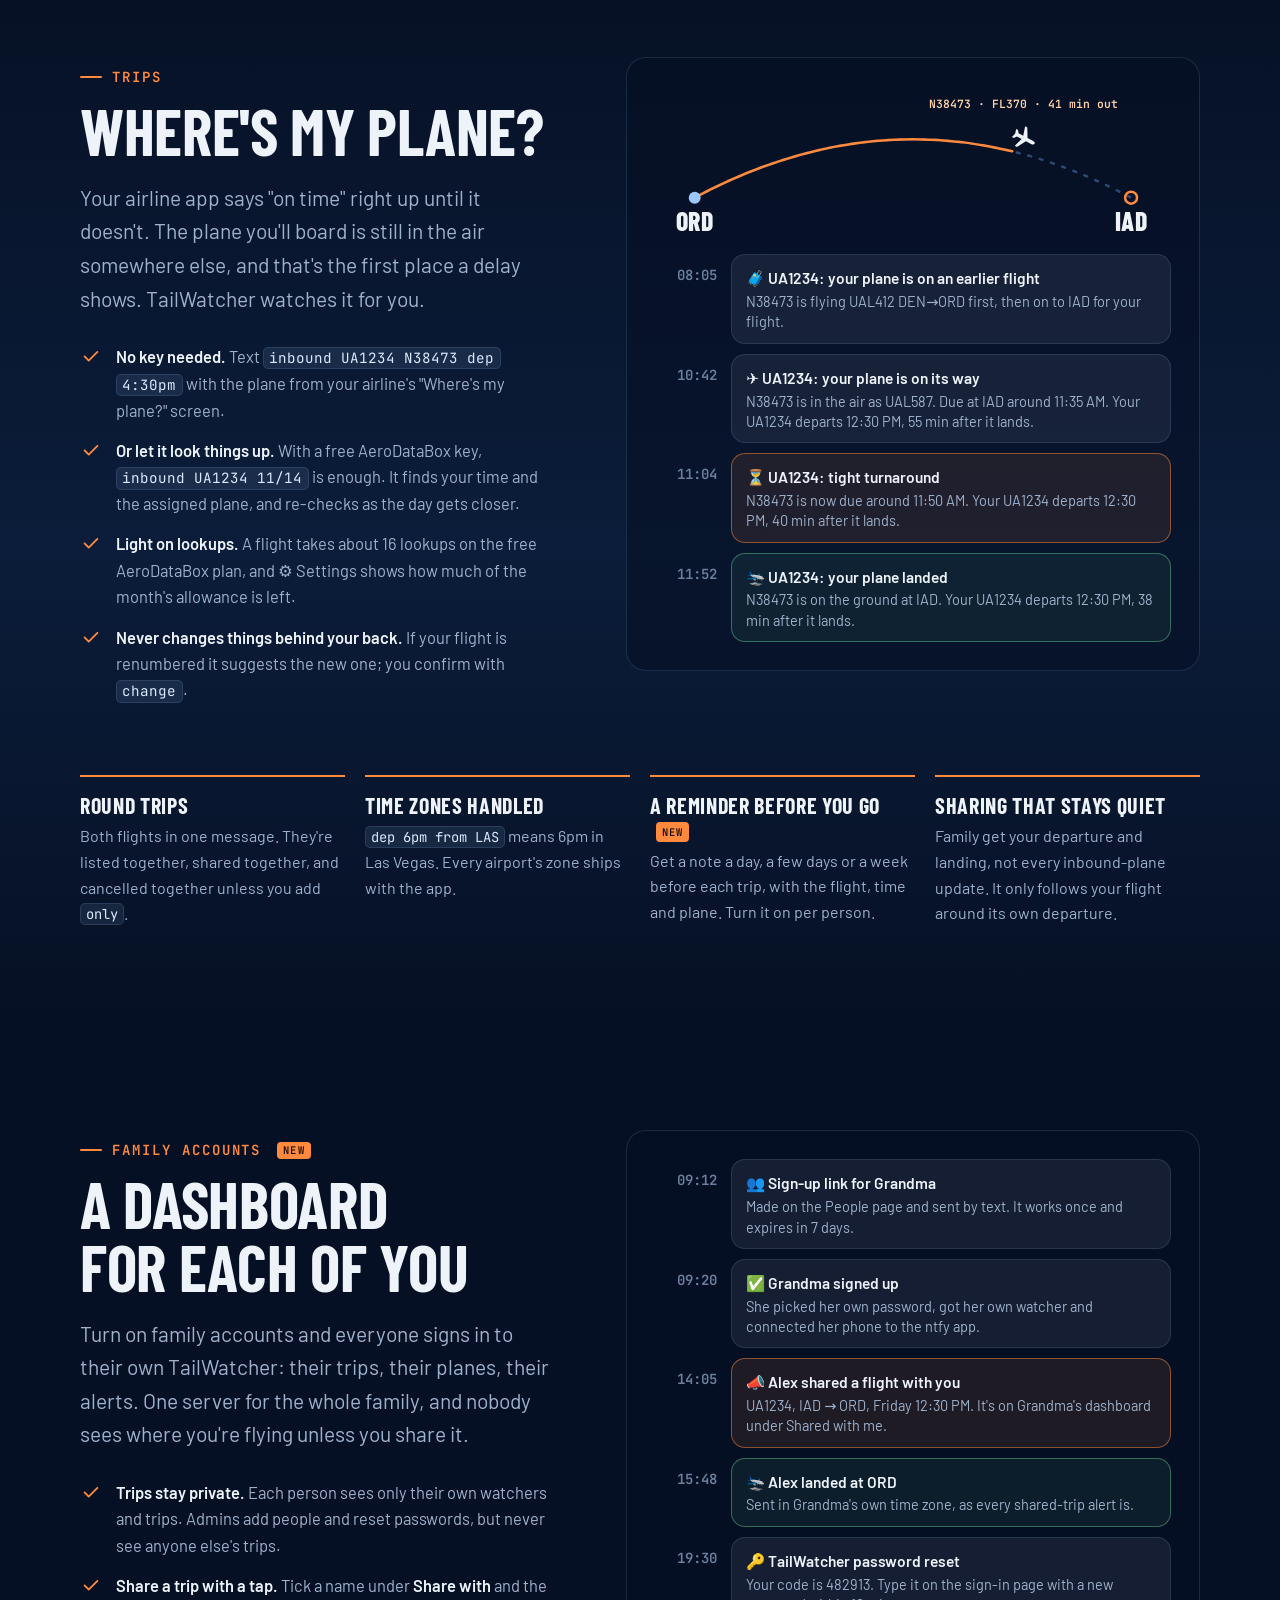
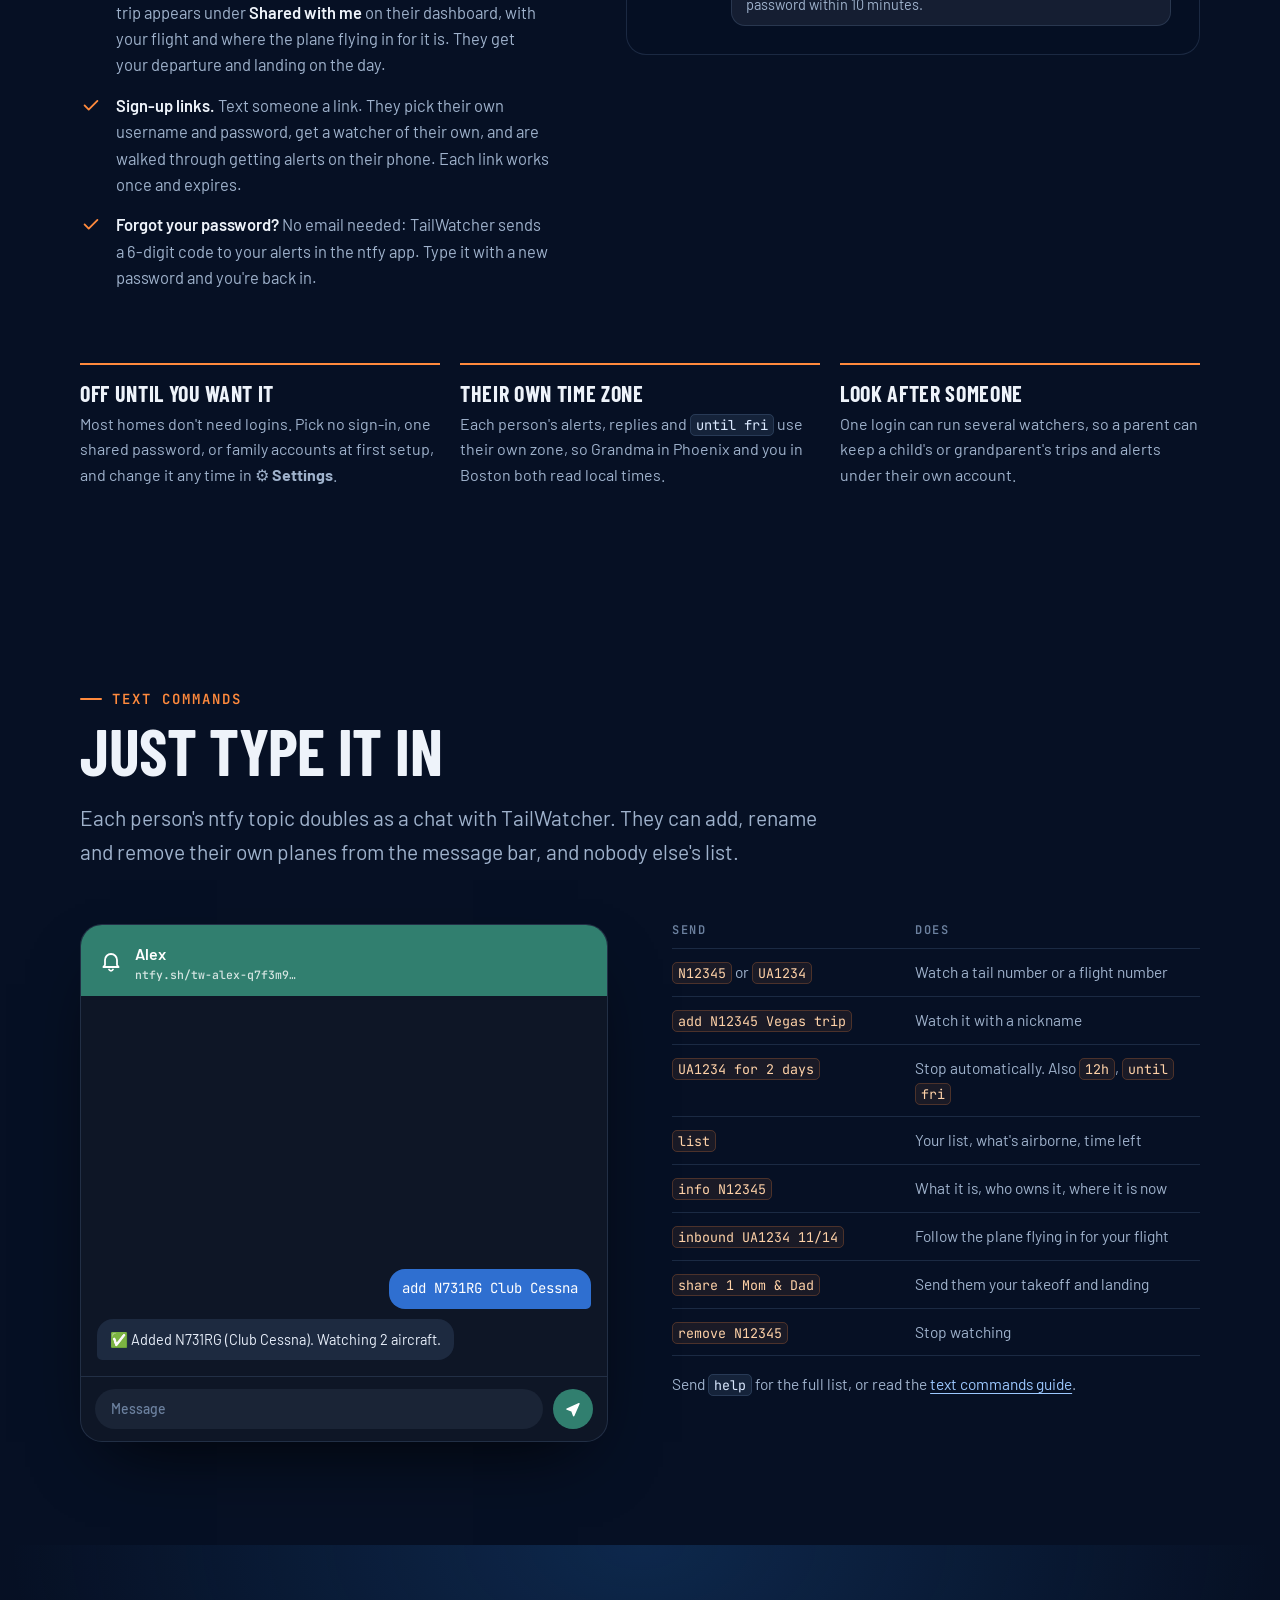
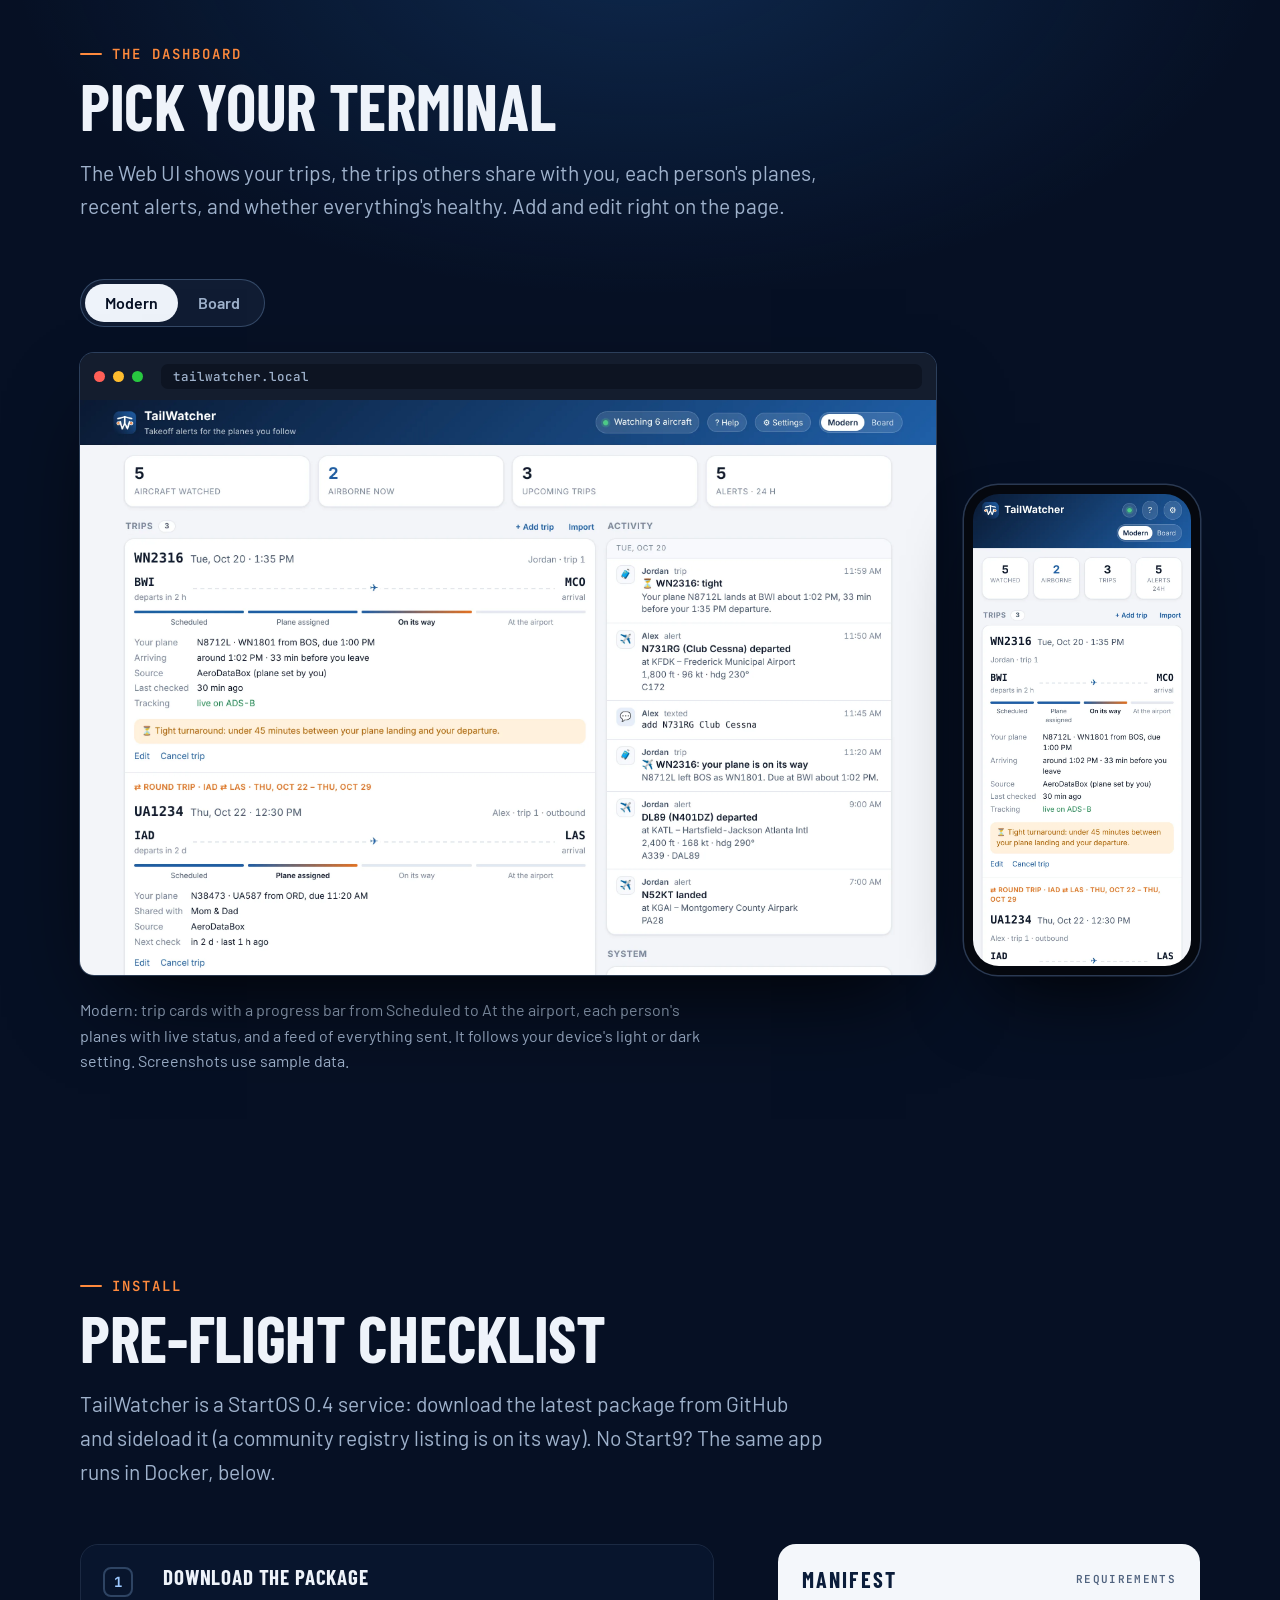
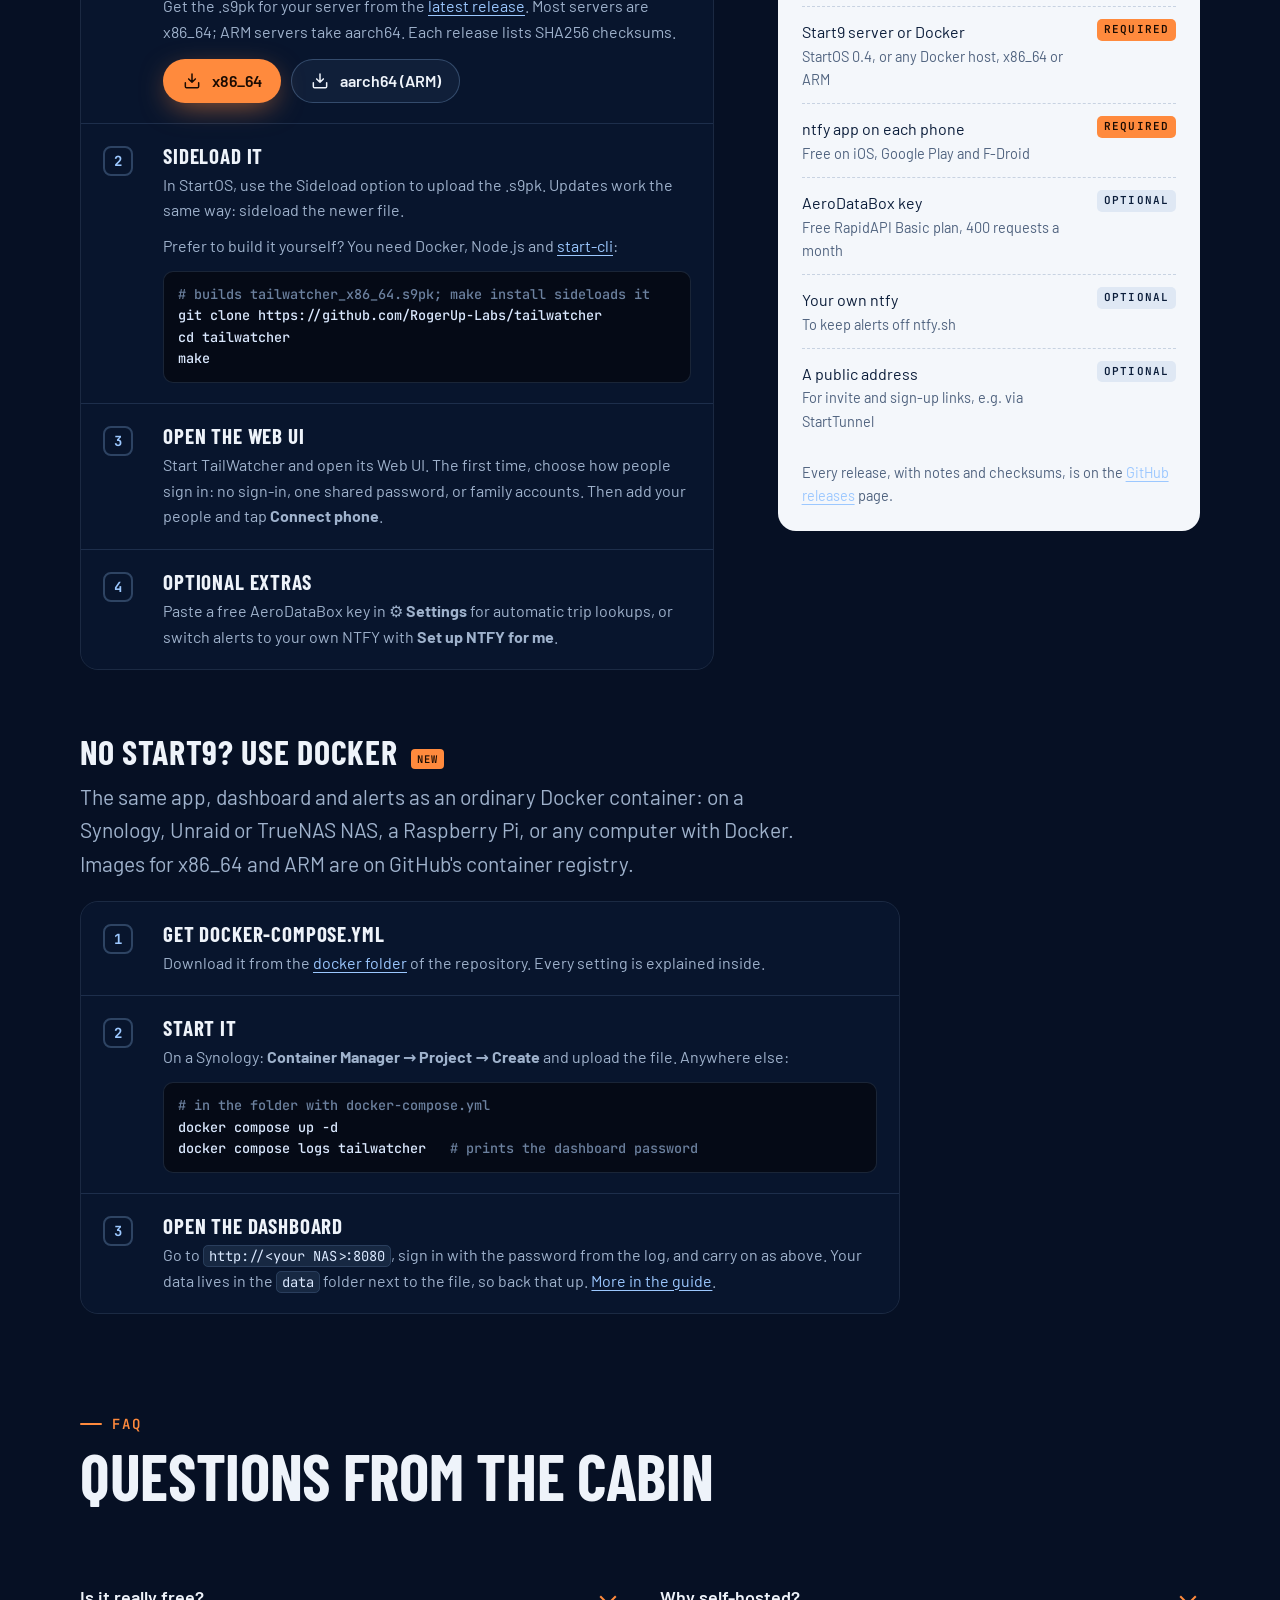
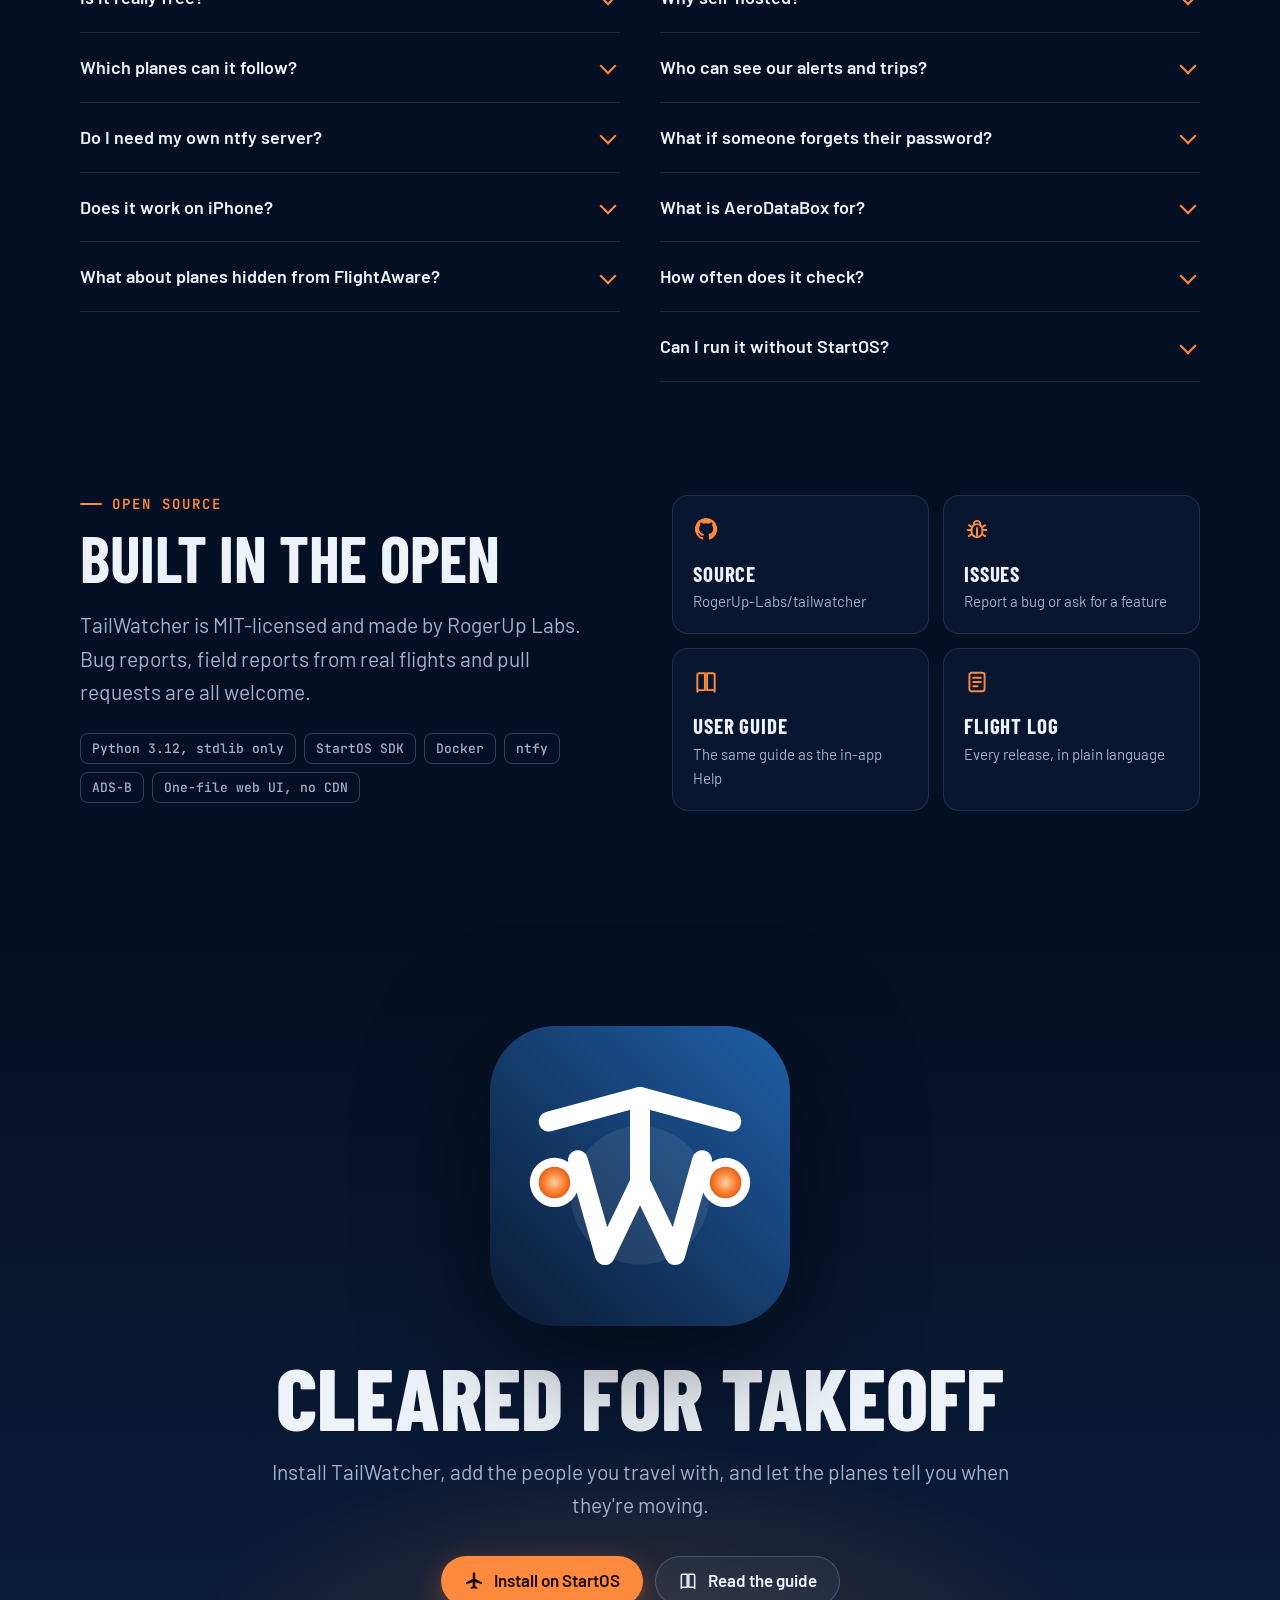
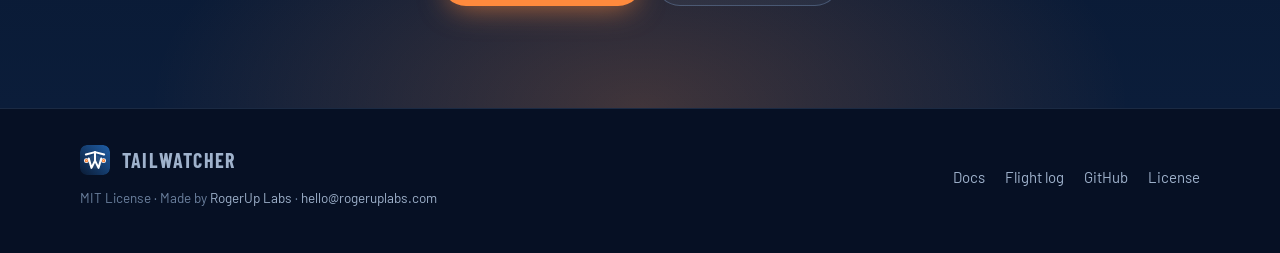
==== commit 7bc6a1db: "Trip reminders and 0.24.0 on the site Flight log row for 0.24.0 (now current), a trip reminder card " ====
--- a/index.html
+++ b/index.html
@@ -318,7 +318,7 @@
         <ul class="trip-points">
           <li><svg><use href="#i-check"/></svg><span><b>No key needed.</b> Text <code>inbound UA1234 N38473 dep 4:30pm</code> with the plane from your airline's "Where's my plane?" screen.</span></li>
           <li><svg><use href="#i-check"/></svg><span><b>Or let it look things up.</b> With a free AeroDataBox key, <code>inbound UA1234 11/14</code> is enough. It finds your time and the assigned plane, and re-checks as the day gets closer.</span></li>
-          <li><svg><use href="#i-check"/></svg><span><b>Light on requests.</b> A trip booked a month ahead uses about 20 of the free plan's 400 monthly requests.</span></li>
+          <li><svg><use href="#i-check"/></svg><span><b>Light on lookups.</b> A flight takes about 16 lookups on the free AeroDataBox plan, and ⚙ Settings shows how much of the month's allowance is left.</span></li>
           <li><svg><use href="#i-check"/></svg><span><b>Never changes things behind your back.</b> If your flight is renumbered it suggests the new one; you confirm with <code>change</code>.</span></li>
         </ul>
       </div>
@@ -345,9 +345,10 @@
       </div>
     </div>
 
-    <div class="extras">
+    <div class="extras four">
       <div class="extra"><h4>Round trips</h4><p>Both flights in one message. They're listed together, shared together, and cancelled together unless you add <code>only</code>.</p></div>
       <div class="extra"><h4>Time zones handled</h4><p><code>dep 6pm from LAS</code> means 6pm in Las Vegas. Every airport's zone ships with the app.</p></div>
+      <div class="extra"><h4>A reminder before you go <span class="tag-new">New</span></h4><p>Get a note a day, a few days or a week before each trip, with the flight, time and plane. Turn it on per person.</p></div>
       <div class="extra"><h4>Sharing that stays quiet</h4><p>Family get your departure and landing, not every inbound-plane update. It only follows your flight around its own departure.</p></div>
     </div>
   </div>
--- a/assets/site.css
+++ b/assets/site.css
@@ -329,7 +329,9 @@
 .tl.done .tl-card { border-color: rgba(111, 227, 155, .4); background: rgba(111, 227, 155, .07); }
 
 .extras { display: grid; grid-template-columns: repeat(3, minmax(0, 1fr)); gap: 20px; margin-top: clamp(48px, 6vw, 72px); }
-@media (max-width: 880px) { .extras { grid-template-columns: 1fr; } }
+.extras.four { grid-template-columns: repeat(4, minmax(0, 1fr)); }
+@media (max-width: 1100px) { .extras.four { grid-template-columns: repeat(2, minmax(0, 1fr)); } }
+@media (max-width: 880px) { .extras, .extras.four { grid-template-columns: 1fr; } }
 .extra { border-top: 2px solid var(--glow); padding-top: 16px; }
 .extra h4 { margin: 0 0 6px; font: 700 22px/1.1 var(--display); text-transform: uppercase; letter-spacing: .03em; }
 .extra p { color: var(--muted); font-size: 16px; }
